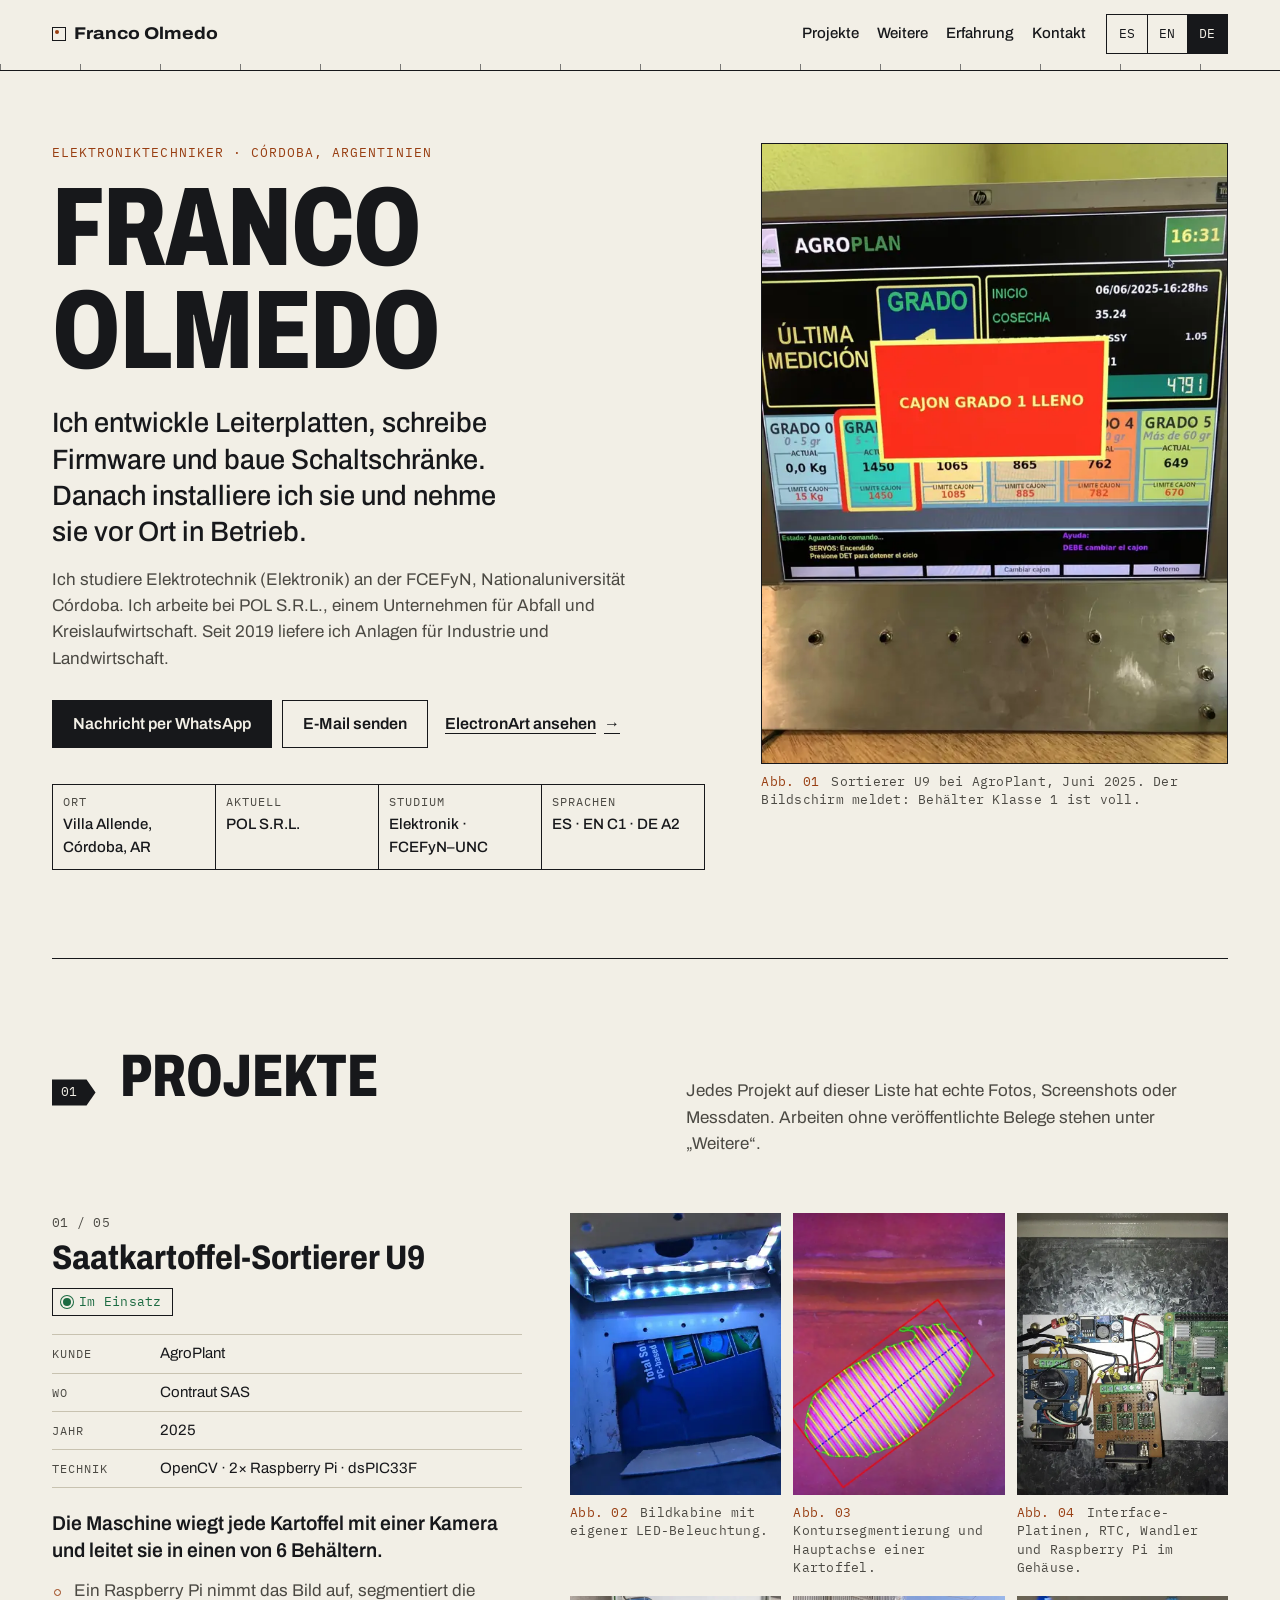
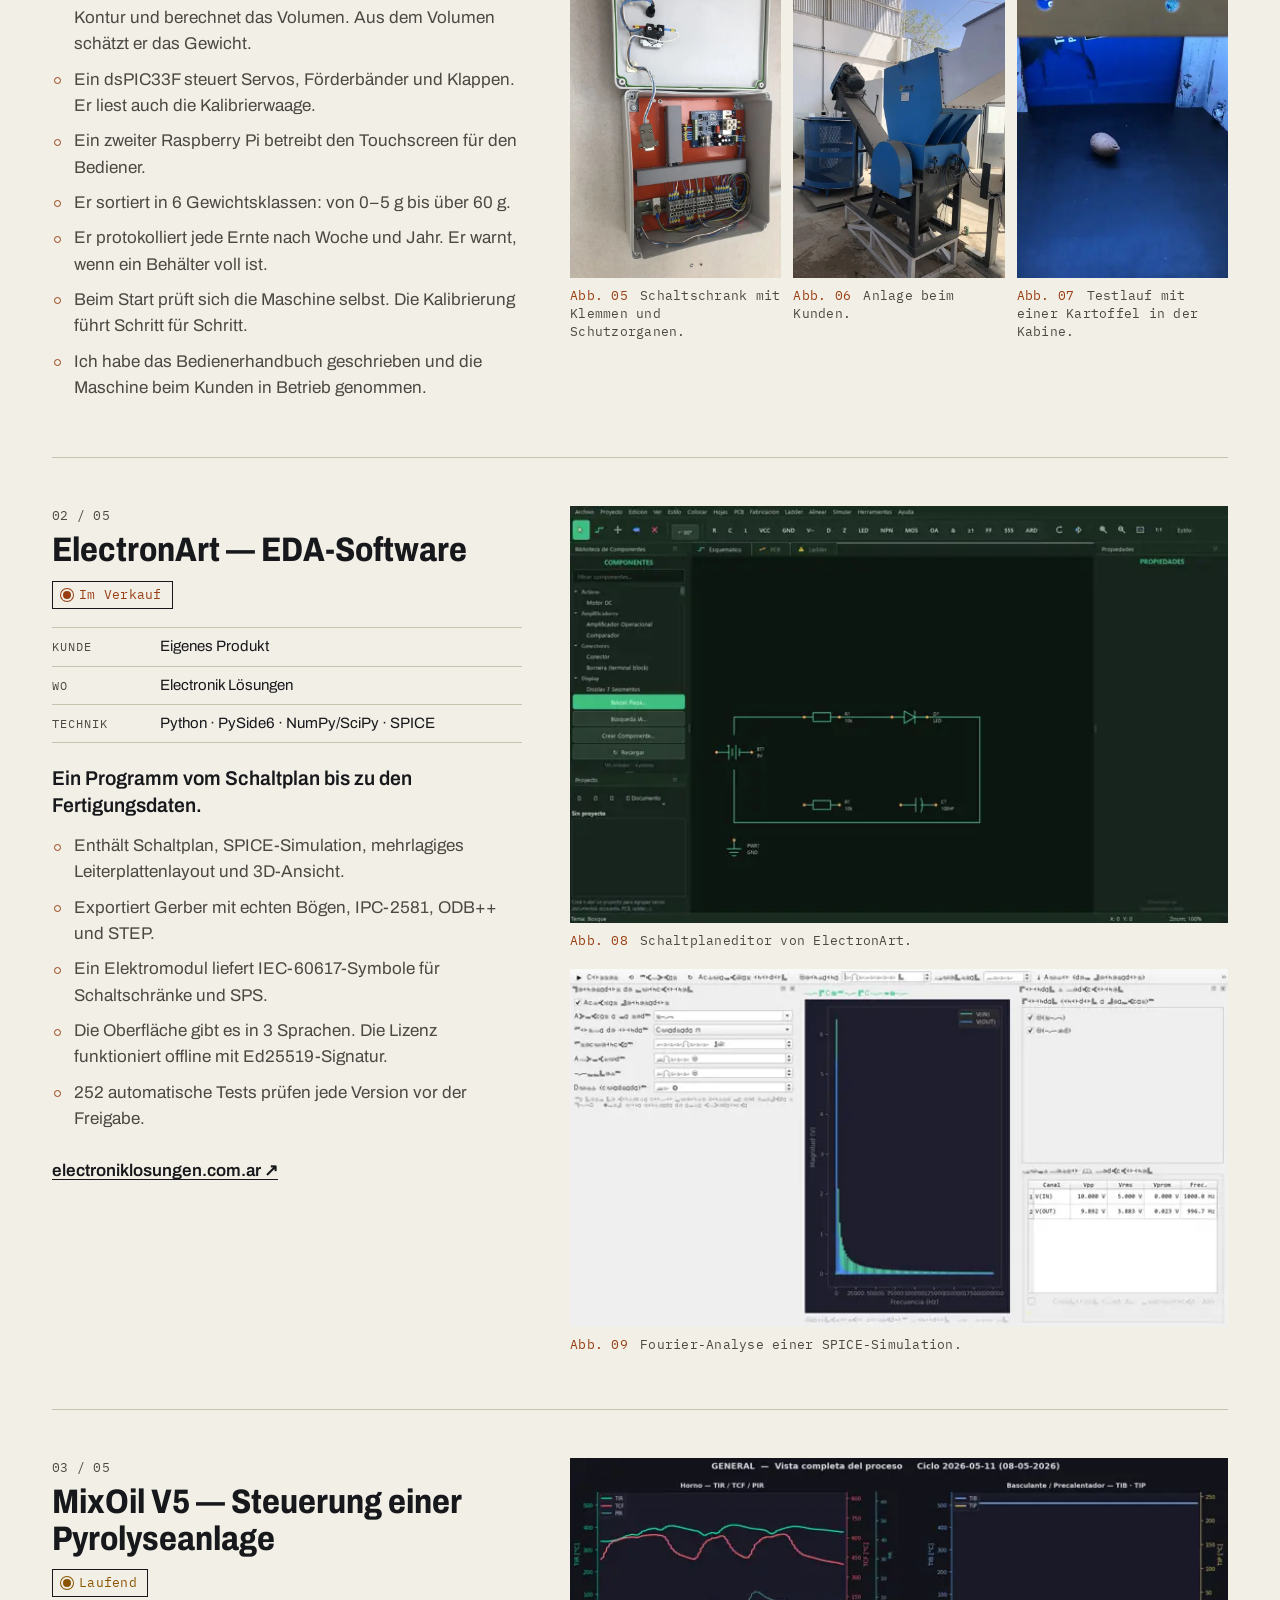
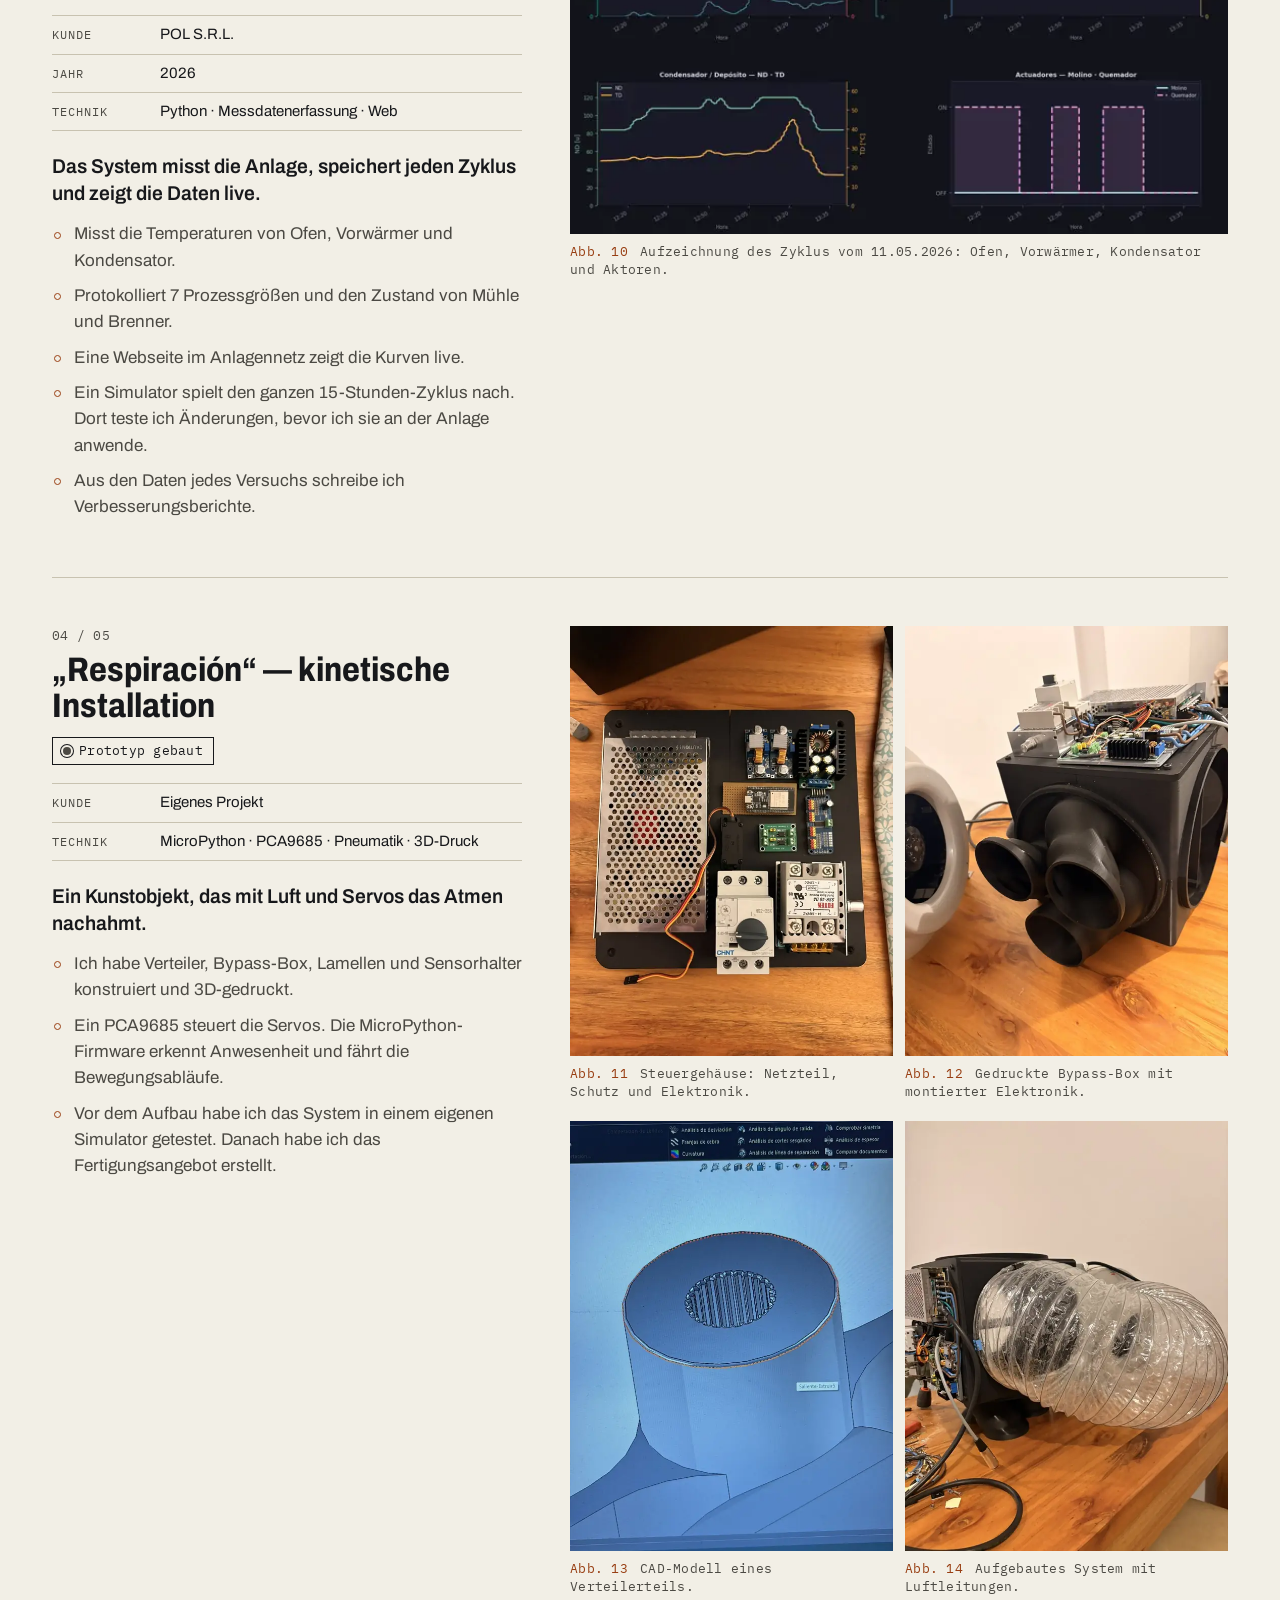
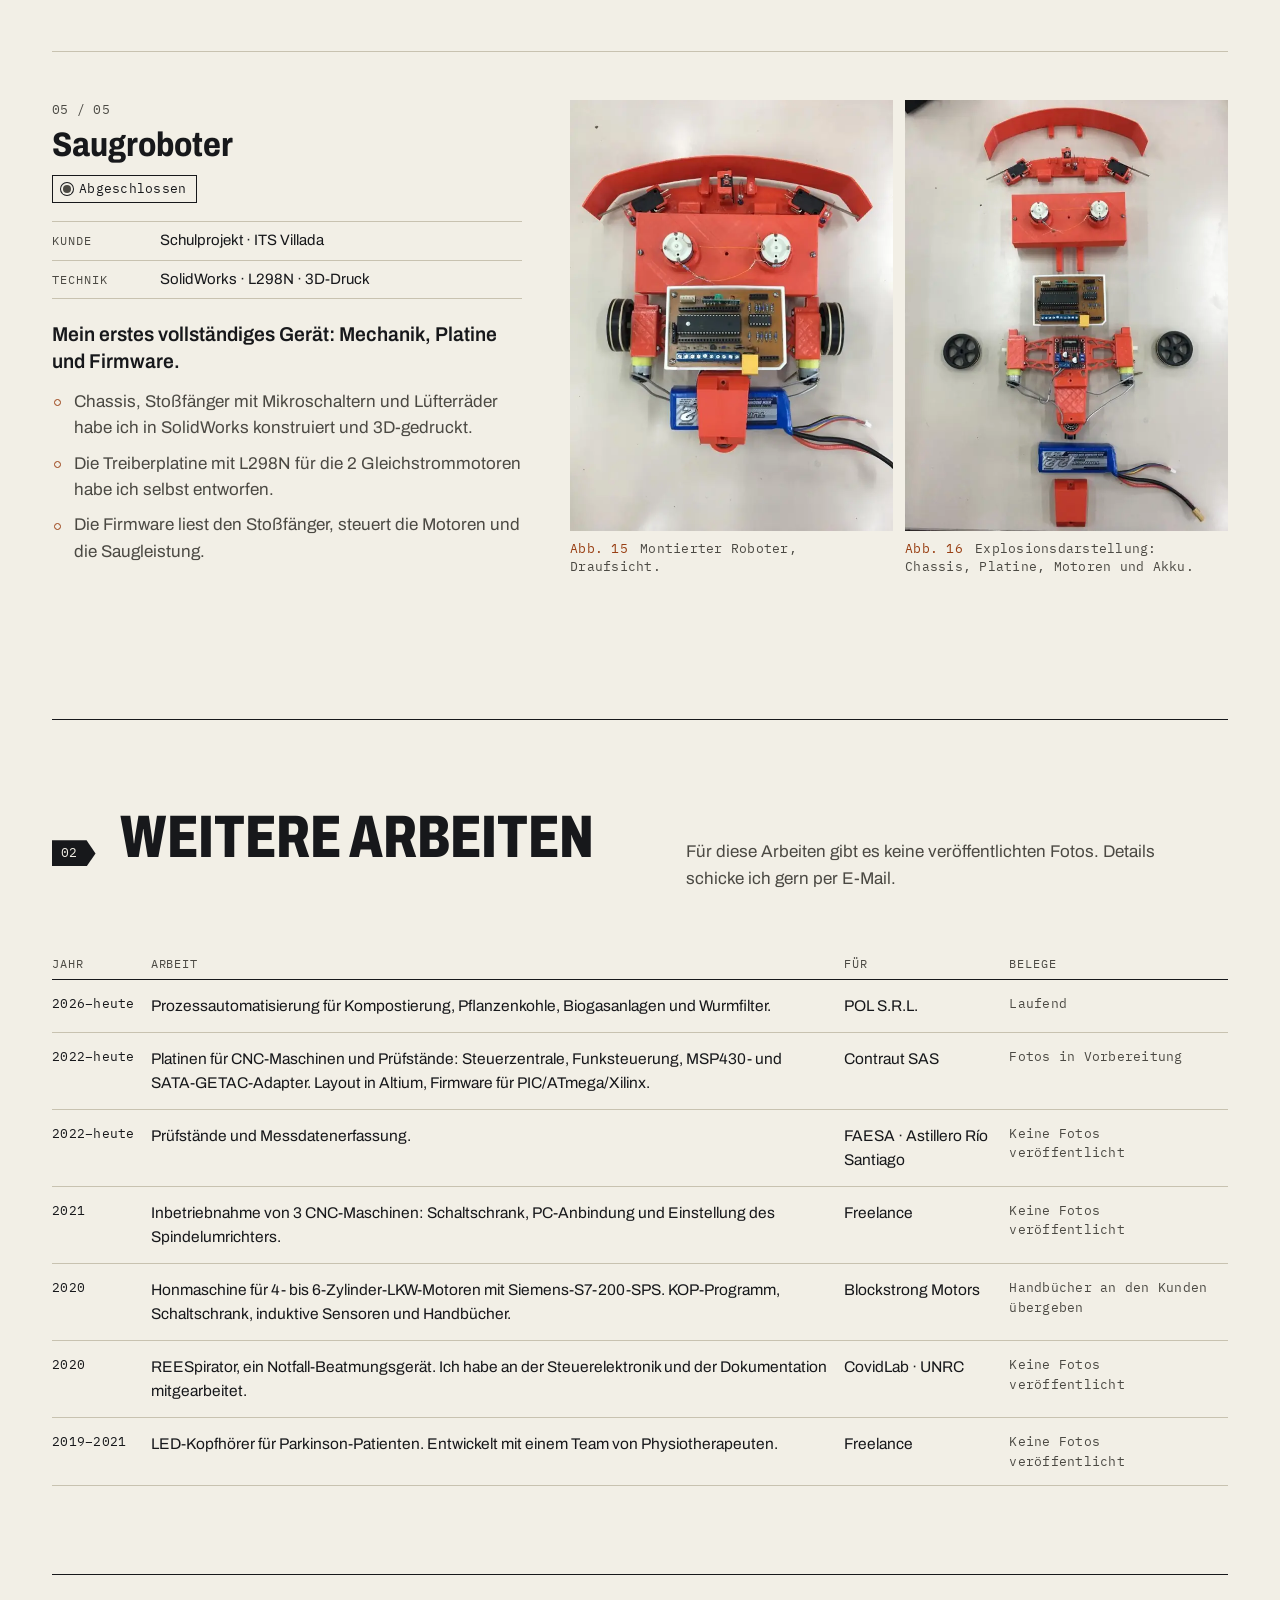
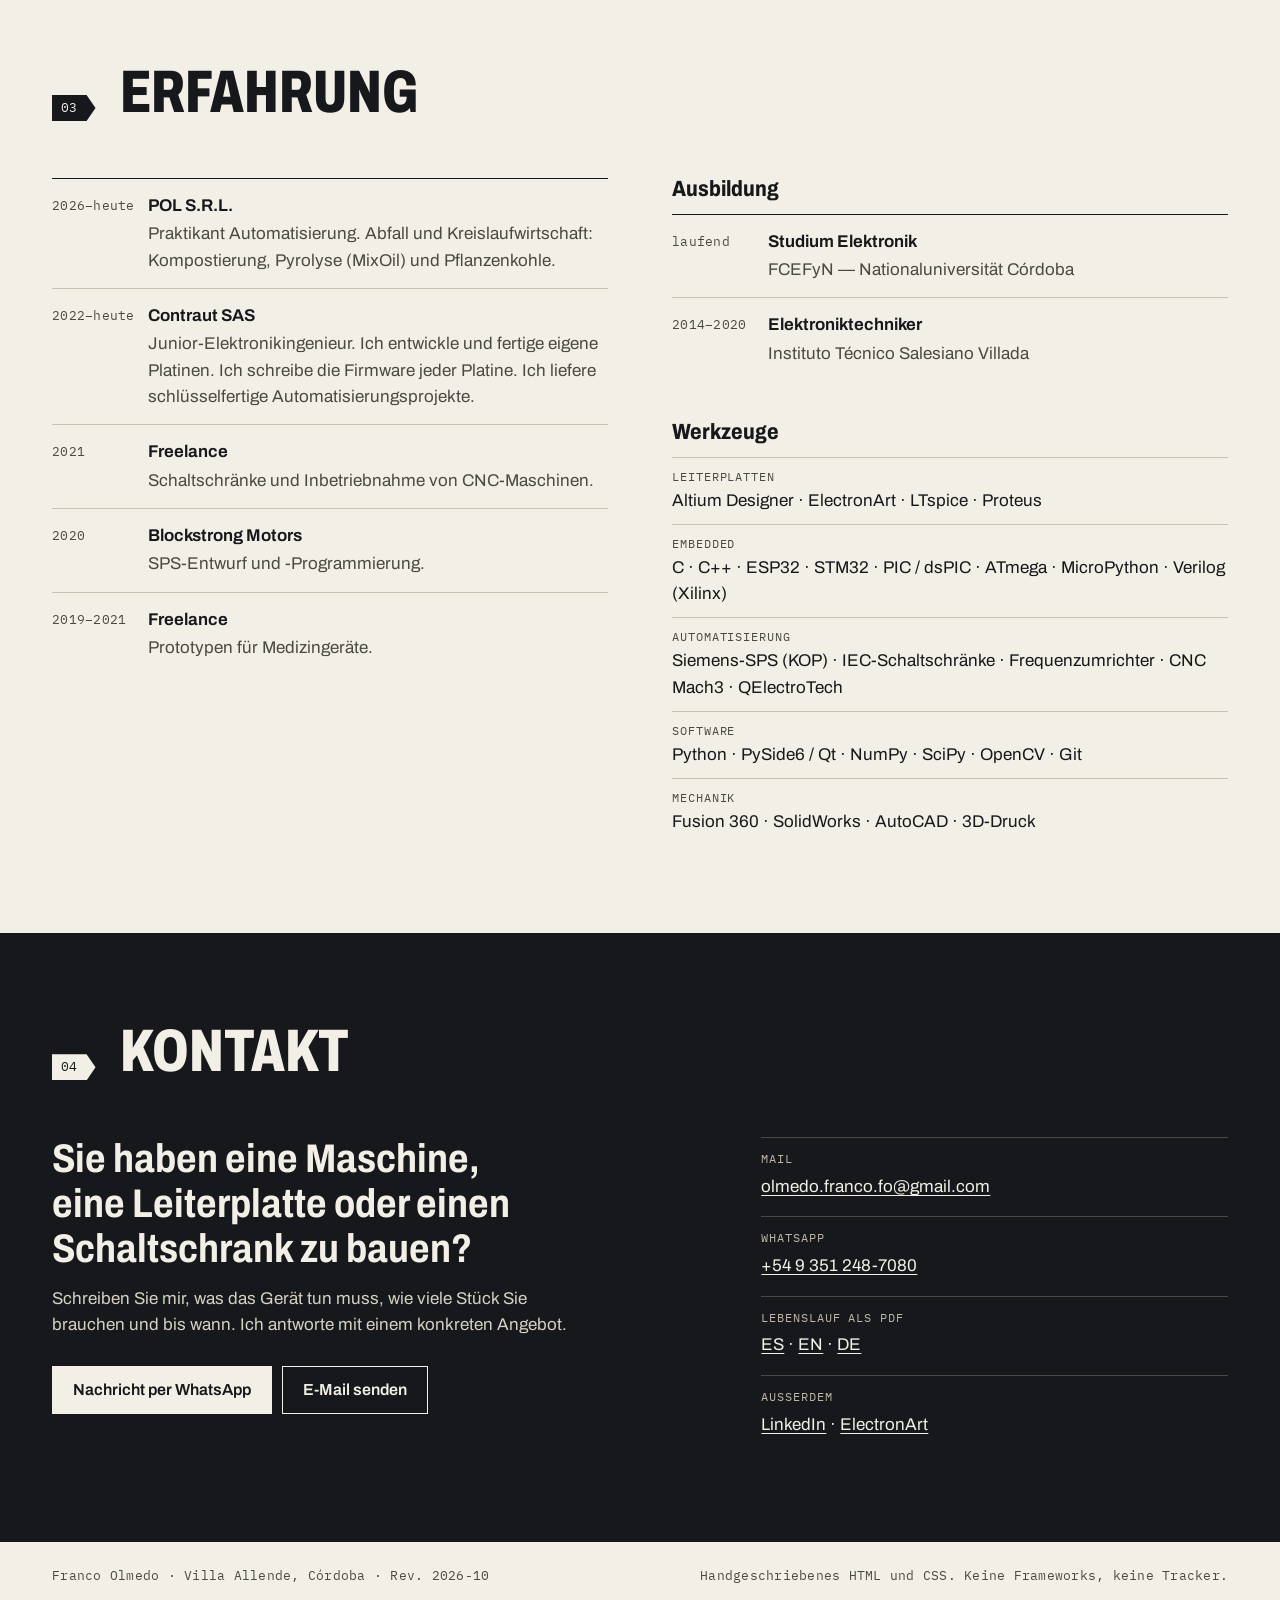
==== de/index.html @ db2d039f "Rediseño del portfolio: sitio estático ES/EN/DE, solo trabajos con evidencia - 3 páginas generadas p" ====
<!doctype html>
<html lang="de">
<head>
<meta charset="utf-8">
<meta name="viewport" content="width=device-width, initial-scale=1">
<title>Franco Olmedo — Elektroniktechniker: Leiterplatten, Firmware und Schaltschränke</title>
<meta name="description" content="Elektroniktechniker in Córdoba, Argentinien. Ich entwickle Leiterplatten, Firmware (ESP32, dsPIC, STM32) und IEC-Schaltschränke. Kartoffelsortierer U9 im Einsatz, Pyrolyse-Steuerung MixOil und ElectronArt EDA.">
<link rel="canonical" href="https://franco.electroniklosungen.com.ar/de/">
<link rel="alternate" hreflang="es" href="https://franco.electroniklosungen.com.ar/">
<link rel="alternate" hreflang="en" href="https://franco.electroniklosungen.com.ar/en/">
<link rel="alternate" hreflang="de" href="https://franco.electroniklosungen.com.ar/de/">
<link rel="alternate" hreflang="x-default" href="https://franco.electroniklosungen.com.ar/">
<meta property="og:type" content="profile">
<meta property="og:title" content="Franco Olmedo — Elektroniktechniker: Leiterplatten, Firmware und Schaltschränke">
<meta property="og:description" content="Elektroniktechniker in Córdoba, Argentinien. Ich entwickle Leiterplatten, Firmware (ESP32, dsPIC, STM32) und IEC-Schaltschränke. Kartoffelsortierer U9 im Einsatz, Pyrolyse-Steuerung MixOil und ElectronArt EDA.">
<meta property="og:url" content="https://franco.electroniklosungen.com.ar/de/">
<meta property="og:locale" content="de_DE">
<meta property="og:image" content="https://franco.electroniklosungen.com.ar/assets/img/og.jpg">
<meta property="og:image:width" content="1200">
<meta property="og:image:height" content="630">
<meta property="og:image:alt" content="Sortierer U9 bei AgroPlant, Juni 2025. Der Bildschirm meldet: Behälter Klasse 1 ist voll.">
<meta name="twitter:card" content="summary_large_image">
<meta name="theme-color" content="#f2efe6">
<link rel="icon" href="../favicon.svg" type="image/svg+xml">
<link rel="preload" href="../assets/fonts/archivo-latin-wdth-normal.woff2" as="font" type="font/woff2" crossorigin>
<style>@font-face{font-family:Archivo;src:url(../assets/fonts/archivo-latin-wdth-normal.woff2) format("woff2");font-weight:100 900;font-stretch:62% 125%;font-display:swap}
@font-face{font-family:"Plex Mono";src:url(../assets/fonts/ibm-plex-mono-latin-400-normal.woff2) format("woff2");font-weight:400;font-display:swap}
:root{--paper:#f2efe6;--paper2:#e8e4d6;--ink:#17181b;--ink2:#4b4943;--rule:#c8c2b0;--cu:#983e12;--cu2:#f0a46b;--ok:#1b6a41;--run:#8a5300;
--sans:Archivo,"Helvetica Neue",Arial,sans-serif;--mono:"Plex Mono",ui-monospace,Menlo,Consolas,monospace;color-scheme:light}
*,*::before,*::after{box-sizing:border-box}
html{-webkit-text-size-adjust:100%;scroll-padding-top:84px}
body{margin:0;background:var(--paper);color:var(--ink);font:400 17px/1.55 var(--sans);font-stretch:100%}
img{display:block;max-width:100%;height:auto}
a{color:inherit;text-decoration-thickness:1px;text-underline-offset:3px}
a:hover{color:var(--cu)}
:focus-visible{outline:2px solid var(--cu);outline-offset:3px}
h1,h2,h3,p,dl,dd,ul,ol,figure{margin:0}
ul,ol{padding:0;list-style:none}
.wrap{max-width:1240px;margin:0 auto;padding:0 16px}
@media(min-width:760px){.wrap{padding:0 32px}}
.skip{position:absolute;left:8px;top:-60px;background:var(--ink);color:var(--paper);padding:10px 14px;z-index:9}
.skip:focus{top:8px}
.mono,.kicker,.case-n,.meta dt,.tblock dt,figcaption,.status,.y,.tools dt,.ct-list dt,.foot,.ev,.net,.langs{font-family:var(--mono);font-size:13px;letter-spacing:.02em}

/* cabecera: hoja de plano con marcas de zona */
.top{background:var(--paper);border-bottom:1px solid var(--ink);position:relative}
.top::after{content:"";position:absolute;left:0;right:0;bottom:0;height:6px;pointer-events:none;
 background:repeating-linear-gradient(90deg,var(--ink) 0 1px,transparent 1px 80px);opacity:.55}
@media(min-width:760px){.top{position:sticky;top:0;z-index:5}}
.top-in{display:flex;flex-wrap:wrap;align-items:center;gap:6px 20px;padding-top:12px;padding-bottom:14px}
.brand{font-weight:750;font-stretch:112%;font-size:17px;text-decoration:none;display:flex;align-items:center;gap:8px;margin-right:auto;min-height:44px}
.pin1{width:14px;height:14px;border:1.5px solid var(--ink);position:relative}
.pin1::after{content:"";position:absolute;left:2px;top:2px;width:4px;height:4px;border-radius:50%;background:var(--cu)}
.nav{display:flex;flex-wrap:wrap;gap:0 18px;order:3;width:100%}
.nav a{display:inline-block;padding:8px 0;text-decoration:none;font-weight:500;font-size:15px}
.nav a:hover{text-decoration:underline}
@media(min-width:760px){.nav{order:0;width:auto}}
.langs{display:flex;border:1px solid var(--ink)}
.langs a{display:block;padding:9px 10px;text-decoration:none;min-width:40px;text-align:center}
.langs li+li a{border-left:1px solid var(--ink)}
.langs a[aria-current]{background:var(--ink);color:var(--paper)}

/* portada */
.hero{display:grid;gap:32px;padding-top:40px;padding-bottom:56px}
@media(min-width:960px){.hero{grid-template-columns:minmax(0,7fr) minmax(0,5fr);gap:56px;padding-top:72px;padding-bottom:88px;align-items:start}}
.kicker{color:var(--cu);text-transform:uppercase;letter-spacing:.08em}
h1{font-size:clamp(46px,11vw,112px);line-height:.92;font-weight:800;font-stretch:72%;letter-spacing:-.01em;text-transform:uppercase;margin-top:14px}
.lead{font-size:clamp(21px,2.6vw,28px);line-height:1.3;font-weight:500;font-stretch:96%;margin-top:22px;max-width:30ch}
.sub{color:var(--ink2);margin-top:16px;max-width:58ch}
.ctas{display:flex;flex-wrap:wrap;gap:10px;margin-top:28px}
.btn{display:inline-flex;align-items:center;gap:8px;min-height:48px;padding:0 20px;font-weight:600;font-size:16px;text-decoration:none;border:1.5px solid var(--ink)}
.btn-1{background:var(--ink);color:var(--paper)}
.btn-1:hover{background:var(--cu);border-color:var(--cu);color:#fff}
.btn-2:hover{background:var(--ink);color:var(--paper)}
.btn-3{border-color:transparent;padding:0 6px;text-decoration:underline;text-underline-offset:4px}
@media(max-width:420px){.hero .btn-1,.hero .btn-2{flex:1 1 100%;justify-content:center}}
.tblock{display:grid;grid-template-columns:repeat(auto-fill,minmax(140px,1fr));margin-top:36px;border-top:1px solid var(--ink);border-left:1px solid var(--ink)}
.tblock div{border-right:1px solid var(--ink);border-bottom:1px solid var(--ink);padding:8px 10px 10px}
.tblock dt,.meta dt,.tools dt,.ct-list dt{color:var(--ink2);text-transform:uppercase;font-size:11.5px;letter-spacing:.08em}
.tblock dd{font-size:15px;font-weight:500;margin-top:2px}

/* figuras */
.fig a{display:block;background:var(--paper2)}
figcaption{color:var(--ink2);margin-top:8px;font-size:12.5px;line-height:1.45}
.ref{color:var(--cu);margin-right:4px}
.hero-fig{max-width:460px}
@media(min-width:960px){.hero-fig{max-width:none}}
.hero-fig img{width:100%;border:1px solid var(--ink)}

/* secciones */
.sec{--g:16px;padding-top:56px;padding-bottom:56px;background:linear-gradient(var(--ink),var(--ink)) no-repeat center top/calc(100% - 2*var(--g)) 1px}
@media(min-width:760px){.sec{--g:32px}}
@media(min-width:960px){.sec{padding-top:88px;padding-bottom:88px}}
.sec-h{display:grid;gap:10px;margin-bottom:36px}
@media(min-width:960px){.sec-h{grid-template-columns:auto minmax(0,1fr) minmax(0,1fr);align-items:baseline;gap:24px;margin-bottom:56px}}
.net{display:inline-block;justify-self:start;background:var(--ink);color:var(--paper);padding:3px 18px 3px 9px;
 clip-path:polygon(0 0,calc(100% - 9px) 0,100% 50%,calc(100% - 9px) 100%,0 100%)}
h2{font-size:clamp(34px,6vw,60px);line-height:1;font-weight:800;font-stretch:72%;text-transform:uppercase}
.sec-sub{color:var(--ink2);max-width:52ch}

/* casos */
.case{display:grid;gap:24px;padding:32px 0 40px;border-top:1px solid var(--rule)}
.case:first-of-type{border-top:0;padding-top:0}
@media(min-width:960px){.case{grid-template-columns:minmax(0,5fr) minmax(0,7fr);gap:48px;padding:48px 0 56px}.case-txt{position:sticky;top:96px;align-self:start}}
.case-n{color:var(--ink2)}
h3{font-size:clamp(25px,3.2vw,34px);line-height:1.08;font-weight:750;font-stretch:85%;margin-top:6px}
.status{display:inline-flex;align-items:center;gap:8px;margin-top:12px;border:1px solid var(--ink);padding:3px 10px}
.led{width:8px;height:8px;border-radius:50%;background:var(--ink2);box-shadow:0 0 0 2px var(--paper),0 0 0 3px currentColor}
.st_op .led{background:var(--ok)}.st_op{color:var(--ok)}
.st_run .led{background:var(--run)}.st_run{color:var(--run)}
.st_sale .led{background:var(--cu)}.st_sale{color:var(--cu)}
.meta{margin-top:18px;border-top:1px solid var(--rule)}
.meta div{display:grid;grid-template-columns:96px minmax(0,1fr);gap:12px;padding:7px 0;border-bottom:1px solid var(--rule)}
.meta dt{padding-top:3px}
.meta dd{font-size:15px}
.case-lead{font-size:20px;line-height:1.35;font-weight:600;font-stretch:95%;margin-top:22px}
.pts{margin-top:14px}
.pts li{position:relative;padding-left:22px;margin-top:9px;color:var(--ink2)}
.pts li::before{content:"";position:absolute;left:2px;top:.62em;width:7px;height:7px;border:1.5px solid var(--cu);border-radius:50%}
.ext{display:inline-block;margin-top:20px;font-weight:600;padding:6px 0}
.case-figs{display:grid;grid-template-columns:1fr 1fr;gap:20px 12px;align-content:start}
.case-figs .fig img{width:100%;aspect-ratio:3/4;object-fit:cover}
.case-figs .fig.w{grid-column:1/-1}
.case-figs .fig.w img{aspect-ratio:auto}
.case-figs.one{grid-template-columns:1fr}
@media(min-width:960px){.case-figs.c3{grid-template-columns:repeat(3,1fr)}}

/* tabla tipo BOM */
.bom{width:100%;border-collapse:collapse;font-size:15.5px}
.bom th{text-align:left;font:400 11.5px var(--mono);letter-spacing:.08em;text-transform:uppercase;color:var(--ink2);padding:8px 12px 8px 0;border-bottom:1px solid var(--ink)}
.bom td{padding:14px 16px 14px 0;border-bottom:1px solid var(--rule);vertical-align:top}
.bom .y{white-space:nowrap}
.bom .ev{color:var(--ink2);font-size:12.5px}
@media(max-width:699px){
 .bom thead{position:absolute;width:1px;height:1px;overflow:hidden;clip:rect(0 0 0 0)}
 .bom tr{display:grid;grid-template-columns:minmax(0,1fr) auto;gap:4px 12px;padding:14px 0;border-bottom:1px solid var(--rule)}
 .bom td{display:block;padding:0;border:0}
 .bom td:nth-child(2){grid-column:1/-1;grid-row:2}
 .bom td:nth-child(3){grid-row:3;font-size:14px;color:var(--ink2)}
 .bom td.ev{grid-row:3;text-align:right}
}

/* experiencia */
.cols{display:grid;gap:40px}
@media(min-width:960px){.cols{grid-template-columns:1fr 1fr;gap:64px}}
.tl li{display:grid;grid-template-columns:84px minmax(0,1fr);gap:12px;padding:14px 0;border-top:1px solid var(--rule)}
.tl li:first-child{border-top:1px solid var(--ink)}
.tl .y{padding-top:3px;color:var(--ink2)}
.tl b{font-weight:650}
.tl p{color:var(--ink2);margin-top:2px}
.h-sm{font-size:22px;font-stretch:85%;margin:0 0 12px}
.tl+.h-sm{margin-top:40px}
.tools div{padding:10px 0;border-top:1px solid var(--rule)}
.tools dd{margin-top:2px}

/* contacto */
.contact{background:var(--ink);color:var(--paper)}
.contact .net{background:var(--paper);color:var(--ink)}
.contact a:hover{color:var(--cu2)}
.ct-grid{display:grid;gap:40px}
@media(min-width:960px){.ct-grid{grid-template-columns:minmax(0,7fr) minmax(0,5fr);gap:56px}}
.ct-lead{font-size:clamp(26px,3.6vw,40px);line-height:1.12;font-weight:700;font-stretch:85%;max-width:22ch}
.ct-sub{margin-top:14px;color:#d6d1c3;max-width:52ch}
.contact .btn{border-color:var(--paper)}
.contact .btn-1{background:var(--paper);color:var(--ink)}
.contact .btn-1:hover{background:var(--cu2);border-color:var(--cu2);color:var(--ink)}
.contact .btn-2:hover{background:var(--paper);color:var(--ink)}
.ct-list div{padding:12px 0;border-top:1px solid #4a4a4a}
.ct-list dt{color:#bdb7a8}
.ct-list dd{font-size:17px;margin-top:2px;overflow-wrap:anywhere}
.ct-list a{display:inline-block;padding:4px 0}
.foot{display:flex;flex-wrap:wrap;justify-content:space-between;gap:6px 24px;padding-top:24px;padding-bottom:32px;color:var(--ink2);font-size:12.5px}
</style>
<script type="application/ld+json">{"@context":"https://schema.org","@type":"Person","name":"Franco Olmedo","url":"https://franco.electroniklosungen.com.ar/","email":"mailto:olmedo.franco.fo@gmail.com","telephone":"+54 9 351 248-7080","jobTitle":"Elektroniktechniker","worksFor":{"@type":"Organization","name":"POL S.R.L."},"alumniOf":{"@type":"EducationalOrganization","name":"Instituto Técnico Salesiano Villada"},"address":{"@type":"PostalAddress","addressLocality":"Villa Allende","addressRegion":"Córdoba","addressCountry":"AR"},"sameAs":["https://www.linkedin.com/in/franco-olmedo-967405194/","https://electroniklosungen.com.ar"]}</script>
</head>
<body>
<a class="skip" href="#main">Zum Inhalt</a>
<header class="top"><div class="wrap top-in"><a class="brand" href="../"><span class="pin1" aria-hidden="true"></span>Franco Olmedo</a><nav aria-label="Abschnitte"><ul class="nav"><li><a href="#trabajos">Projekte</a></li><li><a href="#otros">Weitere</a></li><li><a href="#experiencia">Erfahrung</a></li><li><a href="#contacto">Kontakt</a></li></ul></nav><ul class="langs" aria-label="Idioma / Language / Sprache"><li><a href=".././" hreflang="es" lang="es">ES</a></li><li><a href="../en/" hreflang="en" lang="en">EN</a></li><li><a href="../de/" hreflang="de" lang="de" aria-current="page">DE</a></li></ul></div></header>
<main id="main">
<section class="hero wrap" aria-labelledby="h-nombre"><div class="hero-txt"><p class="kicker">Elektroniktechniker · Córdoba, Argentinien</p><h1 id="h-nombre">Franco Olmedo</h1><p class="lead">Ich entwickle Leiterplatten, schreibe Firmware und baue Schaltschränke. Danach installiere ich sie und nehme sie vor Ort in Betrieb.</p><p class="sub">Ich studiere Elektrotechnik (Elektronik) an der FCEFyN, Nationaluniversität Córdoba. Ich arbeite bei POL S.R.L., einem Unternehmen für Abfall und Kreislaufwirtschaft. Seit 2019 liefere ich Anlagen für Industrie und Landwirtschaft.</p><div class="ctas"><a class="btn btn-1" href="https://wa.me/5493512487080?text=Hallo%20Franco%2C%20ich%20schreibe%20dir%20über%20dein%20Portfolio." rel="noopener">Nachricht per WhatsApp</a><a class="btn btn-2" href="mailto:olmedo.franco.fo@gmail.com">E-Mail senden</a><a class="btn btn-3" href="https://electroniklosungen.com.ar" rel="noopener">ElectronArt ansehen <span aria-hidden="true">→</span></a></div><dl class="tblock"><div><dt>Ort</dt><dd>Villa Allende, Córdoba, AR</dd></div><div><dt>Aktuell</dt><dd>POL S.R.L.</dd></div><div><dt>Studium</dt><dd>Elektronik · FCEFyN–UNC</dd></div><div><dt>Sprachen</dt><dd>ES · EN C1 · DE A2</dd></div></dl></div><div class="hero-fig"><figure class="fig"><a href="../assets/img/u9-hmi-grado-1280.webp" aria-label="Bild in voller Größe öffnen: Sortierer U9 bei AgroPlant, Juni 2025. Der Bildschirm meldet: Behälter Klasse 1 ist voll."><img src="../assets/img/u9-hmi-grado-640.webp" srcset="../assets/img/u9-hmi-grado-640.webp 640w, ../assets/img/u9-hmi-grado-1280.webp 1280w" sizes="(min-width: 1000px) 640px, 100vw" width="640" height="853" alt="Sortierer U9 bei AgroPlant, Juni 2025. Der Bildschirm meldet: Behälter Klasse 1 ist voll." fetchpriority="high" decoding="async"></a><figcaption><span class="ref">Abb. 01</span> Sortierer U9 bei AgroPlant, Juni 2025. Der Bildschirm meldet: Behälter Klasse 1 ist voll.</figcaption></figure></div></section>
<section id="trabajos" class="sec wrap" aria-labelledby="h-trab"><div class="sec-h"><p class="net" aria-hidden="true">01</p><h2 id="h-trab">Projekte</h2><p class="sec-sub">Jedes Projekt auf dieser Liste hat echte Fotos, Screenshots oder Messdaten. Arbeiten ohne veröffentlichte Belege stehen unter „Weitere“.</p></div>
<article class="case" id="u9" aria-labelledby="h-u9"><div class="case-txt"><p class="case-n">01 / 05</p><h3 id="h-u9">Saatkartoffel-Sortierer U9</h3><p class="status st_op"><span class="led" aria-hidden="true"></span>Im Einsatz</p><dl class="meta"><div><dt>Kunde</dt><dd>AgroPlant</dd></div><div><dt>Wo</dt><dd>Contraut SAS</dd></div><div><dt>Jahr</dt><dd>2025</dd></div><div><dt>Technik</dt><dd>OpenCV · 2× Raspberry Pi · dsPIC33F</dd></div></dl><p class="case-lead">Die Maschine wiegt jede Kartoffel mit einer Kamera und leitet sie in einen von 6 Behältern.</p><ul class="pts"><li>Ein Raspberry Pi nimmt das Bild auf, segmentiert die Kontur und berechnet das Volumen. Aus dem Volumen schätzt er das Gewicht.</li><li>Ein dsPIC33F steuert Servos, Förderbänder und Klappen. Er liest auch die Kalibrierwaage.</li><li>Ein zweiter Raspberry Pi betreibt den Touchscreen für den Bediener.</li><li>Er sortiert in 6 Gewichtsklassen: von 0–5 g bis über 60 g.</li><li>Er protokolliert jede Ernte nach Woche und Jahr. Er warnt, wenn ein Behälter voll ist.</li><li>Beim Start prüft sich die Maschine selbst. Die Kalibrierung führt Schritt für Schritt.</li><li>Ich habe das Bedienerhandbuch geschrieben und die Maschine beim Kunden in Betrieb genommen.</li></ul></div><div class="case-figs c3"><figure class="fig"><a href="../assets/img/u9-camara-1280.webp" aria-label="Bild in voller Größe öffnen: Bildkabine mit eigener LED-Beleuchtung."><img src="../assets/img/u9-camara-640.webp" srcset="../assets/img/u9-camara-640.webp 640w, ../assets/img/u9-camara-1280.webp 1280w" sizes="(min-width: 1000px) 320px, 50vw" width="640" height="480" alt="Bildkabine mit eigener LED-Beleuchtung." loading="lazy" decoding="async"></a><figcaption><span class="ref">Abb. 02</span> Bildkabine mit eigener LED-Beleuchtung.</figcaption></figure><figure class="fig"><a href="../assets/img/u9-segmentacion-1280.webp" aria-label="Bild in voller Größe öffnen: Kontursegmentierung und Hauptachse einer Kartoffel."><img src="../assets/img/u9-segmentacion-640.webp" srcset="../assets/img/u9-segmentacion-640.webp 640w, ../assets/img/u9-segmentacion-1280.webp 1280w" sizes="(min-width: 1000px) 320px, 50vw" width="640" height="640" alt="Kontursegmentierung und Hauptachse einer Kartoffel." loading="lazy" decoding="async"></a><figcaption><span class="ref">Abb. 03</span> Kontursegmentierung und Hauptachse einer Kartoffel.</figcaption></figure><figure class="fig"><a href="../assets/img/u9-placas-1280.webp" aria-label="Bild in voller Größe öffnen: Interface-Platinen, RTC, Wandler und Raspberry Pi im Gehäuse."><img src="../assets/img/u9-placas-640.webp" srcset="../assets/img/u9-placas-640.webp 640w, ../assets/img/u9-placas-1280.webp 1280w" sizes="(min-width: 1000px) 320px, 50vw" width="640" height="853" alt="Interface-Platinen, RTC, Wandler und Raspberry Pi im Gehäuse." loading="lazy" decoding="async"></a><figcaption><span class="ref">Abb. 04</span> Interface-Platinen, RTC, Wandler und Raspberry Pi im Gehäuse.</figcaption></figure><figure class="fig"><a href="../assets/img/u9-tablero-1280.webp" aria-label="Bild in voller Größe öffnen: Schaltschrank mit Klemmen und Schutzorganen."><img src="../assets/img/u9-tablero-640.webp" srcset="../assets/img/u9-tablero-640.webp 640w, ../assets/img/u9-tablero-1280.webp 1280w" sizes="(min-width: 1000px) 320px, 50vw" width="640" height="853" alt="Schaltschrank mit Klemmen und Schutzorganen." loading="lazy" decoding="async"></a><figcaption><span class="ref">Abb. 05</span> Schaltschrank mit Klemmen und Schutzorganen.</figcaption></figure><figure class="fig"><a href="../assets/img/u9-planta-1280.webp" aria-label="Bild in voller Größe öffnen: Anlage beim Kunden."><img src="../assets/img/u9-planta-640.webp" srcset="../assets/img/u9-planta-640.webp 640w, ../assets/img/u9-planta-1280.webp 1280w" sizes="(min-width: 1000px) 320px, 50vw" width="640" height="853" alt="Anlage beim Kunden." loading="lazy" decoding="async"></a><figcaption><span class="ref">Abb. 06</span> Anlage beim Kunden.</figcaption></figure><figure class="fig"><a href="../assets/img/u9-ensayo-1280.webp" aria-label="Bild in voller Größe öffnen: Testlauf mit einer Kartoffel in der Kabine."><img src="../assets/img/u9-ensayo-640.webp" srcset="../assets/img/u9-ensayo-640.webp 640w, ../assets/img/u9-ensayo-1280.webp 1280w" sizes="(min-width: 1000px) 320px, 50vw" width="640" height="480" alt="Testlauf mit einer Kartoffel in der Kabine." loading="lazy" decoding="async"></a><figcaption><span class="ref">Abb. 07</span> Testlauf mit einer Kartoffel in der Kabine.</figcaption></figure></div></article>
<article class="case" id="electronart" aria-labelledby="h-electronart"><div class="case-txt"><p class="case-n">02 / 05</p><h3 id="h-electronart">ElectronArt — EDA-Software</h3><p class="status st_sale"><span class="led" aria-hidden="true"></span>Im Verkauf</p><dl class="meta"><div><dt>Kunde</dt><dd>Eigenes Produkt</dd></div><div><dt>Wo</dt><dd>Electronik Lösungen</dd></div><div><dt>Technik</dt><dd>Python · PySide6 · NumPy/SciPy · SPICE</dd></div></dl><p class="case-lead">Ein Programm vom Schaltplan bis zu den Fertigungsdaten.</p><ul class="pts"><li>Enthält Schaltplan, SPICE-Simulation, mehrlagiges Leiterplattenlayout und 3D-Ansicht.</li><li>Exportiert Gerber mit echten Bögen, IPC-2581, ODB++ und STEP.</li><li>Ein Elektromodul liefert IEC-60617-Symbole für Schaltschränke und SPS.</li><li>Die Oberfläche gibt es in 3 Sprachen. Die Lizenz funktioniert offline mit Ed25519-Signatur.</li><li>252 automatische Tests prüfen jede Version vor der Freigabe.</li></ul><p><a class="ext" href="https://electroniklosungen.com.ar" rel="noopener">electroniklosungen.com.ar <span aria-hidden="true">↗</span></a></p></div><div class="case-figs"><figure class="fig w"><a href="../assets/img/ea-esquematico-1280.webp" aria-label="Bild in voller Größe öffnen: Schaltplaneditor von ElectronArt."><img src="../assets/img/ea-esquematico-640.webp" srcset="../assets/img/ea-esquematico-640.webp 640w, ../assets/img/ea-esquematico-1280.webp 1280w" sizes="(min-width: 1000px) 640px, 100vw" width="640" height="405" alt="Schaltplaneditor von ElectronArt." loading="lazy" decoding="async"></a><figcaption><span class="ref">Abb. 08</span> Schaltplaneditor von ElectronArt.</figcaption></figure><figure class="fig w"><a href="../assets/img/ea-fft-1280.webp" aria-label="Bild in voller Größe öffnen: Fourier-Analyse einer SPICE-Simulation."><img src="../assets/img/ea-fft-640.webp" srcset="../assets/img/ea-fft-640.webp 640w, ../assets/img/ea-fft-1280.webp 1280w" sizes="(min-width: 1000px) 640px, 100vw" width="640" height="348" alt="Fourier-Analyse einer SPICE-Simulation." loading="lazy" decoding="async"></a><figcaption><span class="ref">Abb. 09</span> Fourier-Analyse einer SPICE-Simulation.</figcaption></figure></div></article>
<article class="case" id="mixoil" aria-labelledby="h-mixoil"><div class="case-txt"><p class="case-n">03 / 05</p><h3 id="h-mixoil">MixOil V5 — Steuerung einer Pyrolyseanlage</h3><p class="status st_run"><span class="led" aria-hidden="true"></span>Laufend</p><dl class="meta"><div><dt>Kunde</dt><dd>POL S.R.L.</dd></div><div><dt>Jahr</dt><dd>2026</dd></div><div><dt>Technik</dt><dd>Python · Messdatenerfassung · Web</dd></div></dl><p class="case-lead">Das System misst die Anlage, speichert jeden Zyklus und zeigt die Daten live.</p><ul class="pts"><li>Misst die Temperaturen von Ofen, Vorwärmer und Kondensator.</li><li>Protokolliert 7 Prozessgrößen und den Zustand von Mühle und Brenner.</li><li>Eine Webseite im Anlagennetz zeigt die Kurven live.</li><li>Ein Simulator spielt den ganzen 15-Stunden-Zyklus nach. Dort teste ich Änderungen, bevor ich sie an der Anlage anwende.</li><li>Aus den Daten jedes Versuchs schreibe ich Verbesserungsberichte.</li></ul></div><div class="case-figs one"><figure class="fig w"><a href="../assets/img/mixoil-ciclo-1280.webp" aria-label="Bild in voller Größe öffnen: Aufzeichnung des Zyklus vom 11.05.2026: Ofen, Vorwärmer, Kondensator und Aktoren."><img src="../assets/img/mixoil-ciclo-640.webp" srcset="../assets/img/mixoil-ciclo-640.webp 640w, ../assets/img/mixoil-ciclo-1280.webp 1280w" sizes="(min-width: 1000px) 640px, 100vw" width="640" height="366" alt="Aufzeichnung des Zyklus vom 11.05.2026: Ofen, Vorwärmer, Kondensator und Aktoren." loading="lazy" decoding="async"></a><figcaption><span class="ref">Abb. 10</span> Aufzeichnung des Zyklus vom 11.05.2026: Ofen, Vorwärmer, Kondensator und Aktoren.</figcaption></figure></div></article>
<article class="case" id="respiracion" aria-labelledby="h-respiracion"><div class="case-txt"><p class="case-n">04 / 05</p><h3 id="h-respiracion">„Respiración“ — kinetische Installation</h3><p class="status st_proto"><span class="led" aria-hidden="true"></span>Prototyp gebaut</p><dl class="meta"><div><dt>Kunde</dt><dd>Eigenes Projekt</dd></div><div><dt>Technik</dt><dd>MicroPython · PCA9685 · Pneumatik · 3D-Druck</dd></div></dl><p class="case-lead">Ein Kunstobjekt, das mit Luft und Servos das Atmen nachahmt.</p><ul class="pts"><li>Ich habe Verteiler, Bypass-Box, Lamellen und Sensorhalter konstruiert und 3D-gedruckt.</li><li>Ein PCA9685 steuert die Servos. Die MicroPython-Firmware erkennt Anwesenheit und fährt die Bewegungsabläufe.</li><li>Vor dem Aufbau habe ich das System in einem eigenen Simulator getestet. Danach habe ich das Fertigungsangebot erstellt.</li></ul></div><div class="case-figs"><figure class="fig"><a href="../assets/img/obra-control-1280.webp" aria-label="Bild in voller Größe öffnen: Steuergehäuse: Netzteil, Schutz und Elektronik."><img src="../assets/img/obra-control-640.webp" srcset="../assets/img/obra-control-640.webp 640w, ../assets/img/obra-control-1280.webp 1280w" sizes="(min-width: 1000px) 320px, 50vw" width="640" height="853" alt="Steuergehäuse: Netzteil, Schutz und Elektronik." loading="lazy" decoding="async"></a><figcaption><span class="ref">Abb. 11</span> Steuergehäuse: Netzteil, Schutz und Elektronik.</figcaption></figure><figure class="fig"><a href="../assets/img/obra-ensamble-1280.webp" aria-label="Bild in voller Größe öffnen: Gedruckte Bypass-Box mit montierter Elektronik."><img src="../assets/img/obra-ensamble-640.webp" srcset="../assets/img/obra-ensamble-640.webp 640w, ../assets/img/obra-ensamble-1280.webp 1280w" sizes="(min-width: 1000px) 320px, 50vw" width="640" height="853" alt="Gedruckte Bypass-Box mit montierter Elektronik." loading="lazy" decoding="async"></a><figcaption><span class="ref">Abb. 12</span> Gedruckte Bypass-Box mit montierter Elektronik.</figcaption></figure><figure class="fig"><a href="../assets/img/obra-cad-1280.webp" aria-label="Bild in voller Größe öffnen: CAD-Modell eines Verteilerteils."><img src="../assets/img/obra-cad-640.webp" srcset="../assets/img/obra-cad-640.webp 640w, ../assets/img/obra-cad-1280.webp 1280w" sizes="(min-width: 1000px) 320px, 50vw" width="640" height="1138" alt="CAD-Modell eines Verteilerteils." loading="lazy" decoding="async"></a><figcaption><span class="ref">Abb. 13</span> CAD-Modell eines Verteilerteils.</figcaption></figure><figure class="fig"><a href="../assets/img/obra-completo-1280.webp" aria-label="Bild in voller Größe öffnen: Aufgebautes System mit Luftleitungen."><img src="../assets/img/obra-completo-640.webp" srcset="../assets/img/obra-completo-640.webp 640w, ../assets/img/obra-completo-1280.webp 1280w" sizes="(min-width: 1000px) 320px, 50vw" width="640" height="853" alt="Aufgebautes System mit Luftleitungen." loading="lazy" decoding="async"></a><figcaption><span class="ref">Abb. 14</span> Aufgebautes System mit Luftleitungen.</figcaption></figure></div></article>
<article class="case" id="robot" aria-labelledby="h-robot"><div class="case-txt"><p class="case-n">05 / 05</p><h3 id="h-robot">Saugroboter</h3><p class="status st_done"><span class="led" aria-hidden="true"></span>Abgeschlossen</p><dl class="meta"><div><dt>Kunde</dt><dd>Schulprojekt · ITS Villada</dd></div><div><dt>Technik</dt><dd>SolidWorks · L298N · 3D-Druck</dd></div></dl><p class="case-lead">Mein erstes vollständiges Gerät: Mechanik, Platine und Firmware.</p><ul class="pts"><li>Chassis, Stoßfänger mit Mikroschaltern und Lüfterräder habe ich in SolidWorks konstruiert und 3D-gedruckt.</li><li>Die Treiberplatine mit L298N für die 2 Gleichstrommotoren habe ich selbst entworfen.</li><li>Die Firmware liest den Stoßfänger, steuert die Motoren und die Saugleistung.</li></ul></div><div class="case-figs"><figure class="fig"><a href="../assets/img/robot-armado-1280.webp" aria-label="Bild in voller Größe öffnen: Montierter Roboter, Draufsicht."><img src="../assets/img/robot-armado-640.webp" srcset="../assets/img/robot-armado-640.webp 640w, ../assets/img/robot-armado-1280.webp 1280w" sizes="(min-width: 1000px) 320px, 50vw" width="640" height="853" alt="Montierter Roboter, Draufsicht." loading="lazy" decoding="async"></a><figcaption><span class="ref">Abb. 15</span> Montierter Roboter, Draufsicht.</figcaption></figure><figure class="fig"><a href="../assets/img/robot-despiece-1280.webp" aria-label="Bild in voller Größe öffnen: Explosionsdarstellung: Chassis, Platine, Motoren und Akku."><img src="../assets/img/robot-despiece-640.webp" srcset="../assets/img/robot-despiece-640.webp 640w, ../assets/img/robot-despiece-1280.webp 1280w" sizes="(min-width: 1000px) 320px, 50vw" width="640" height="853" alt="Explosionsdarstellung: Chassis, Platine, Motoren und Akku." loading="lazy" decoding="async"></a><figcaption><span class="ref">Abb. 16</span> Explosionsdarstellung: Chassis, Platine, Motoren und Akku.</figcaption></figure></div></article>
</section>
<section id="otros" class="sec wrap" aria-labelledby="h-otros"><div class="sec-h"><p class="net" aria-hidden="true">02</p><h2 id="h-otros">Weitere Arbeiten</h2><p class="sec-sub">Für diese Arbeiten gibt es keine veröffentlichten Fotos. Details schicke ich gern per E-Mail.</p></div><table class="bom" role="table"><thead role="rowgroup"><tr role="row"><th scope="col" role="columnheader">Jahr</th><th scope="col" role="columnheader">Arbeit</th><th scope="col" role="columnheader">Für</th><th scope="col" role="columnheader">Belege</th></tr></thead><tbody role="rowgroup"><tr role="row"><td role="cell" class="y">2026–heute</td><td role="cell">Prozessautomatisierung für Kompostierung, Pflanzenkohle, Biogasanlagen und Wurmfilter.</td><td role="cell">POL S.R.L.</td><td role="cell" class="ev">Laufend</td></tr><tr role="row"><td role="cell" class="y">2022–heute</td><td role="cell">Platinen für CNC-Maschinen und Prüfstände: Steuerzentrale, Funksteuerung, MSP430- und SATA-GETAC-Adapter. Layout in Altium, Firmware für PIC/ATmega/Xilinx.</td><td role="cell">Contraut SAS</td><td role="cell" class="ev">Fotos in Vorbereitung</td></tr><tr role="row"><td role="cell" class="y">2022–heute</td><td role="cell">Prüfstände und Messdatenerfassung.</td><td role="cell">FAESA · Astillero Río Santiago</td><td role="cell" class="ev">Keine Fotos veröffentlicht</td></tr><tr role="row"><td role="cell" class="y">2021</td><td role="cell">Inbetriebnahme von 3 CNC-Maschinen: Schaltschrank, PC-Anbindung und Einstellung des Spindelumrichters.</td><td role="cell">Freelance</td><td role="cell" class="ev">Keine Fotos veröffentlicht</td></tr><tr role="row"><td role="cell" class="y">2020</td><td role="cell">Honmaschine für 4- bis 6-Zylinder-LKW-Motoren mit Siemens-S7-200-SPS. KOP-Programm, Schaltschrank, induktive Sensoren und Handbücher.</td><td role="cell">Blockstrong Motors</td><td role="cell" class="ev">Handbücher an den Kunden übergeben</td></tr><tr role="row"><td role="cell" class="y">2020</td><td role="cell">REESpirator, ein Notfall-Beatmungsgerät. Ich habe an der Steuerelektronik und der Dokumentation mitgearbeitet.</td><td role="cell">CovidLab · UNRC</td><td role="cell" class="ev">Keine Fotos veröffentlicht</td></tr><tr role="row"><td role="cell" class="y">2019–2021</td><td role="cell">LED-Kopfhörer für Parkinson-Patienten. Entwickelt mit einem Team von Physiotherapeuten.</td><td role="cell">Freelance</td><td role="cell" class="ev">Keine Fotos veröffentlicht</td></tr></tbody></table></section>
<section id="experiencia" class="sec wrap" aria-labelledby="h-exp"><div class="sec-h"><p class="net" aria-hidden="true">03</p><h2 id="h-exp">Erfahrung</h2></div><div class="cols"><div><ol class="tl"><li><span class="y">2026–heute</span><div><b>POL S.R.L.</b><p>Praktikant Automatisierung. Abfall und Kreislaufwirtschaft: Kompostierung, Pyrolyse (MixOil) und Pflanzenkohle.</p></div></li><li><span class="y">2022–heute</span><div><b>Contraut SAS</b><p>Junior-Elektronikingenieur. Ich entwickle und fertige eigene Platinen. Ich schreibe die Firmware jeder Platine. Ich liefere schlüsselfertige Automatisierungsprojekte.</p></div></li><li><span class="y">2021</span><div><b>Freelance</b><p>Schaltschränke und Inbetriebnahme von CNC-Maschinen.</p></div></li><li><span class="y">2020</span><div><b>Blockstrong Motors</b><p>SPS-Entwurf und -Programmierung.</p></div></li><li><span class="y">2019–2021</span><div><b>Freelance</b><p>Prototypen für Medizingeräte.</p></div></li></ol></div><div><h3 class="h-sm">Ausbildung</h3><ol class="tl"><li><span class="y">laufend</span><div><b>Studium Elektronik</b><p>FCEFyN — Nationaluniversität Córdoba</p></div></li><li><span class="y">2014–2020</span><div><b>Elektroniktechniker</b><p>Instituto Técnico Salesiano Villada</p></div></li></ol><h3 class="h-sm">Werkzeuge</h3><dl class="tools"><div><dt>Leiterplatten</dt><dd>Altium Designer · ElectronArt · LTspice · Proteus</dd></div><div><dt>Embedded</dt><dd>C · C++ · ESP32 · STM32 · PIC / dsPIC · ATmega · MicroPython · Verilog (Xilinx)</dd></div><div><dt>Automatisierung</dt><dd>Siemens-SPS (KOP) · IEC-Schaltschränke · Frequenzumrichter · CNC Mach3 · QElectroTech</dd></div><div><dt>Software</dt><dd>Python · PySide6 / Qt · NumPy · SciPy · OpenCV · Git</dd></div><div><dt>Mechanik</dt><dd>Fusion 360 · SolidWorks · AutoCAD · 3D-Druck</dd></div></dl></div></div></section>
<section id="contacto" class="sec contact" aria-labelledby="h-ct"><div class="wrap"><div class="sec-h"><p class="net" aria-hidden="true">04</p><h2 id="h-ct">Kontakt</h2></div><div class="ct-grid"><div><p class="ct-lead">Sie haben eine Maschine, eine Leiterplatte oder einen Schaltschrank zu bauen?</p><p class="ct-sub">Schreiben Sie mir, was das Gerät tun muss, wie viele Stück Sie brauchen und bis wann. Ich antworte mit einem konkreten Angebot.</p><div class="ctas"><a class="btn btn-1" href="https://wa.me/5493512487080?text=Hallo%20Franco%2C%20ich%20schreibe%20dir%20über%20dein%20Portfolio." rel="noopener">Nachricht per WhatsApp</a><a class="btn btn-2" href="mailto:olmedo.franco.fo@gmail.com">E-Mail senden</a></div></div><dl class="ct-list"><div><dt>Mail</dt><dd><a href="mailto:olmedo.franco.fo@gmail.com">olmedo.franco.fo@gmail.com</a></dd></div><div><dt>WhatsApp</dt><dd><a href="https://wa.me/5493512487080?text=Hallo%20Franco%2C%20ich%20schreibe%20dir%20über%20dein%20Portfolio." rel="noopener">+54 9 351 248-7080</a></dd></div><div><dt>Lebenslauf als PDF</dt><dd><a href="../cv-es.pdf" hreflang="es">ES</a> · <a href="../cv-en.pdf" hreflang="en">EN</a> · <a href="../cv-de.pdf" hreflang="de">DE</a></dd></div><div><dt>Außerdem</dt><dd><a href="https://www.linkedin.com/in/franco-olmedo-967405194/" rel="noopener">LinkedIn</a> · <a href="https://electroniklosungen.com.ar" rel="noopener">ElectronArt</a></dd></div></dl></div></div></section>
</main>
<footer class="foot wrap"><p>Franco Olmedo · Villa Allende, Córdoba · Rev. 2026-10</p><p>Handgeschriebenes HTML und CSS. Keine Frameworks, keine Tracker.</p></footer>
</body>
</html>
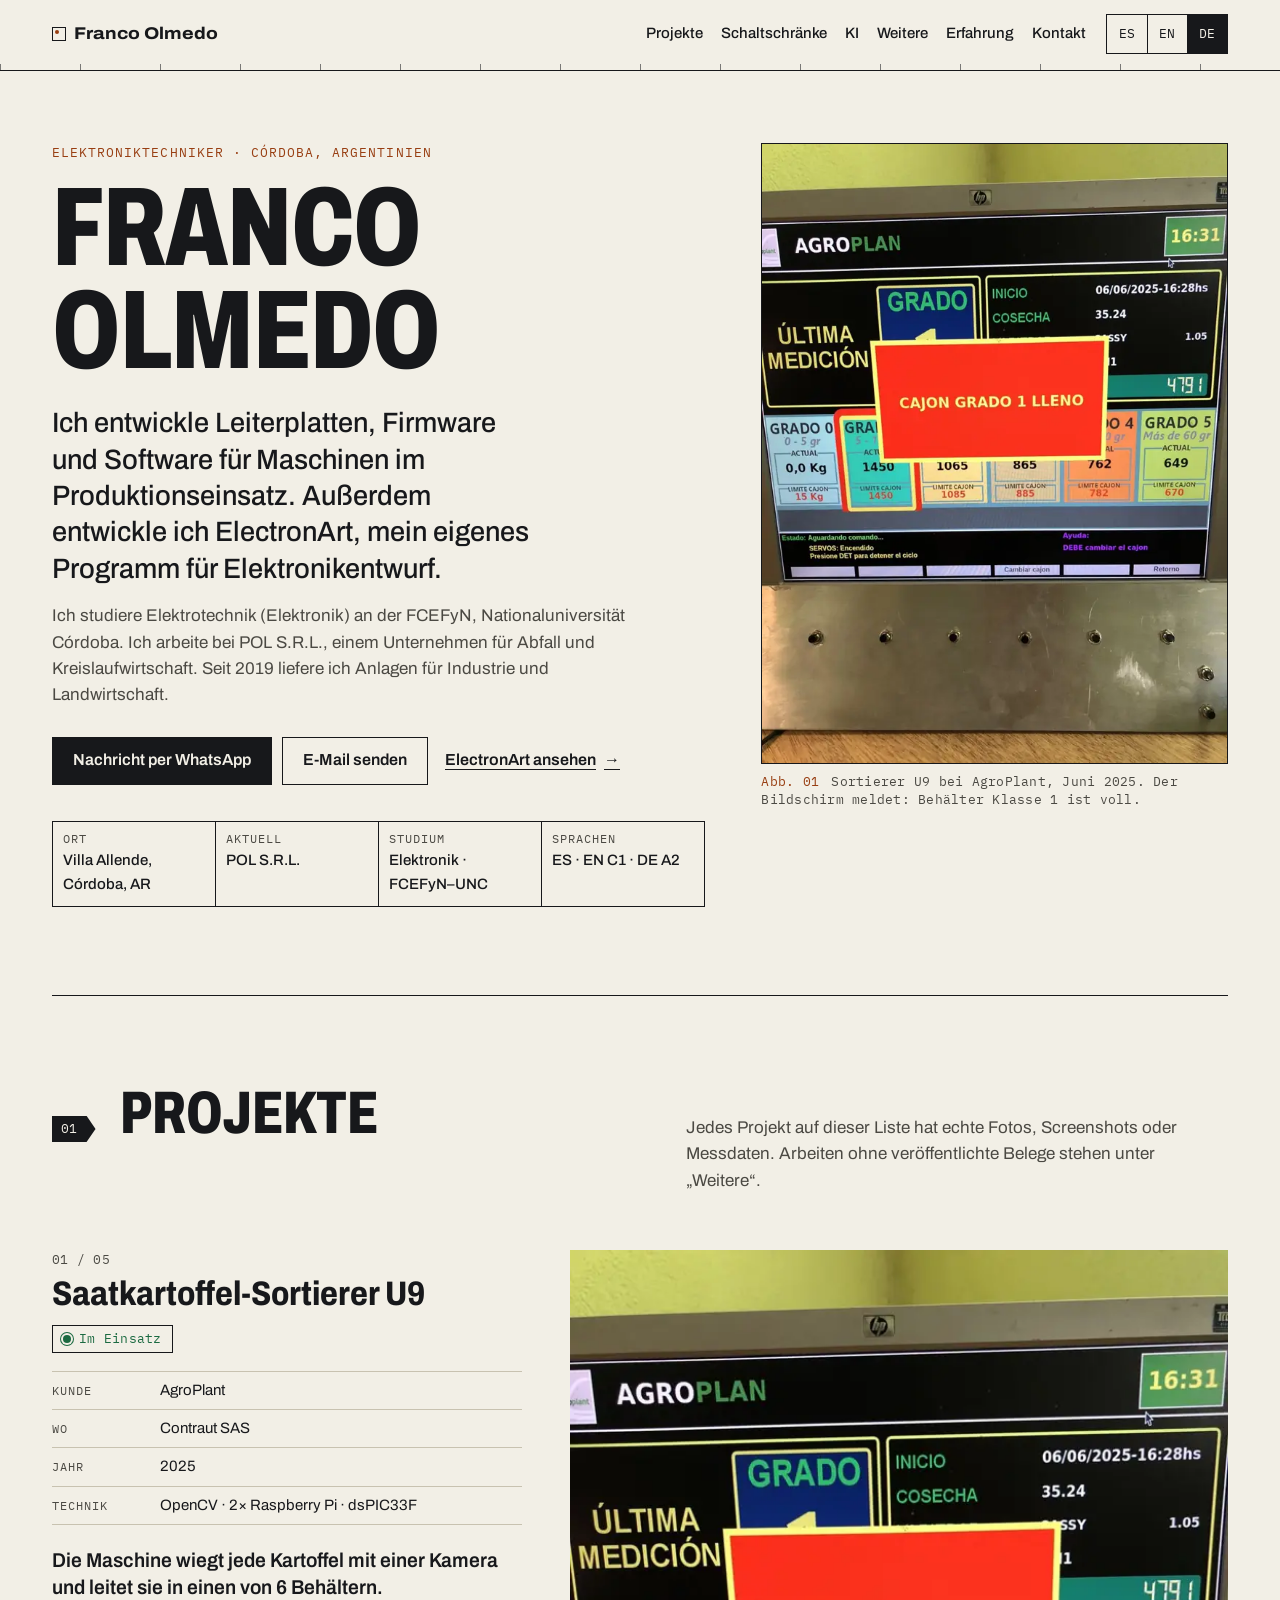
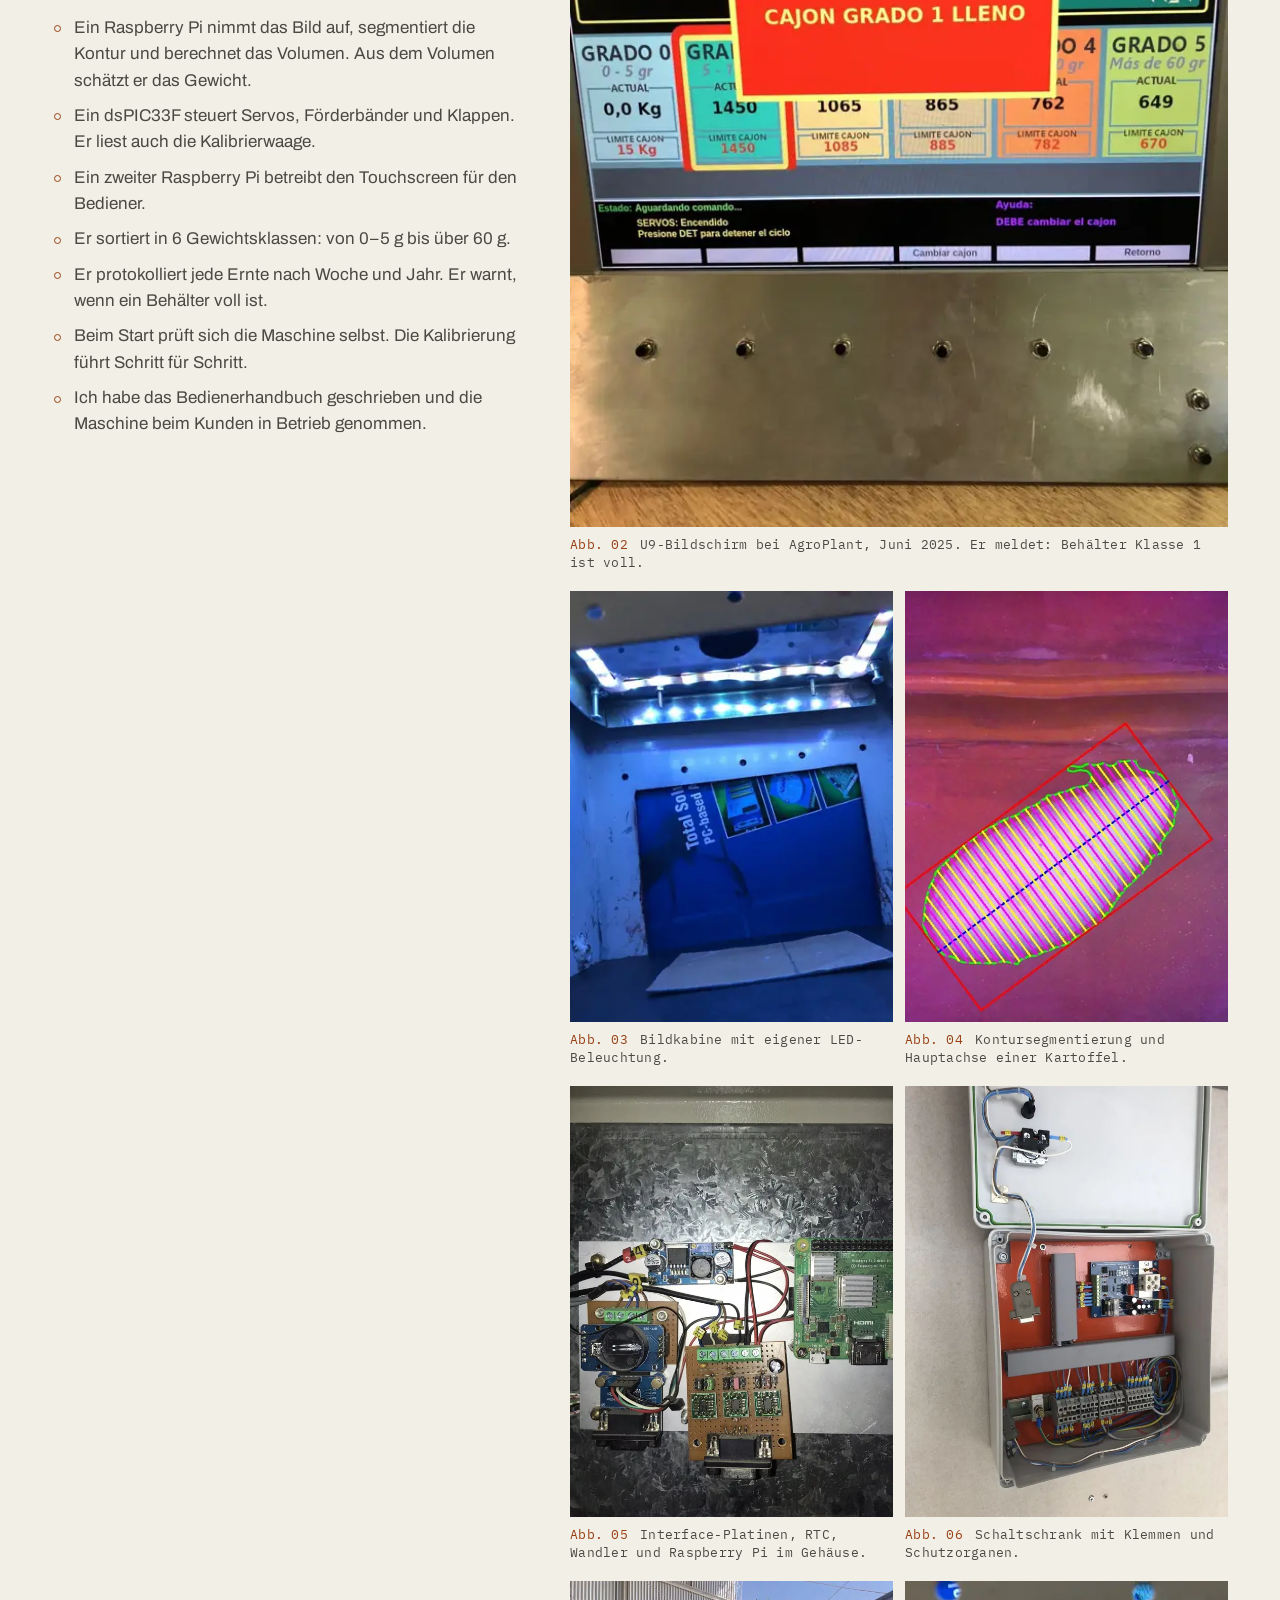
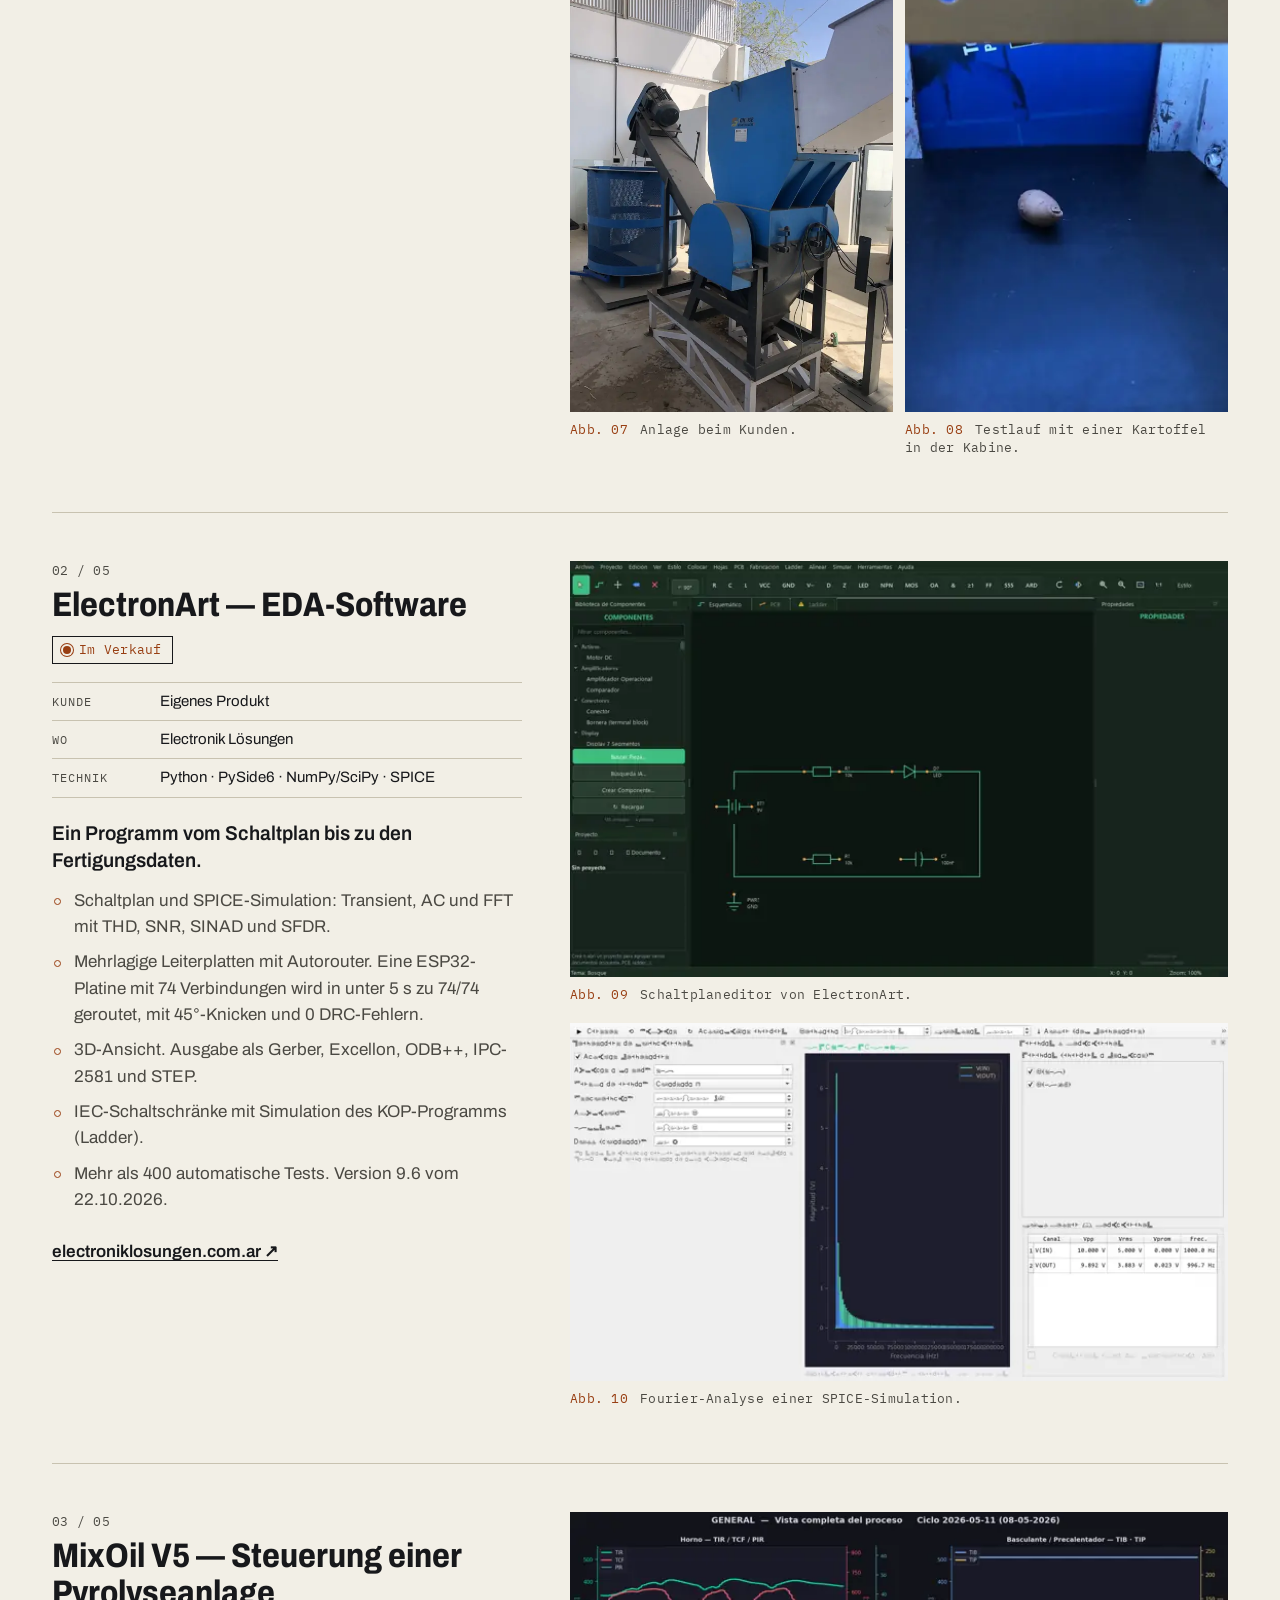
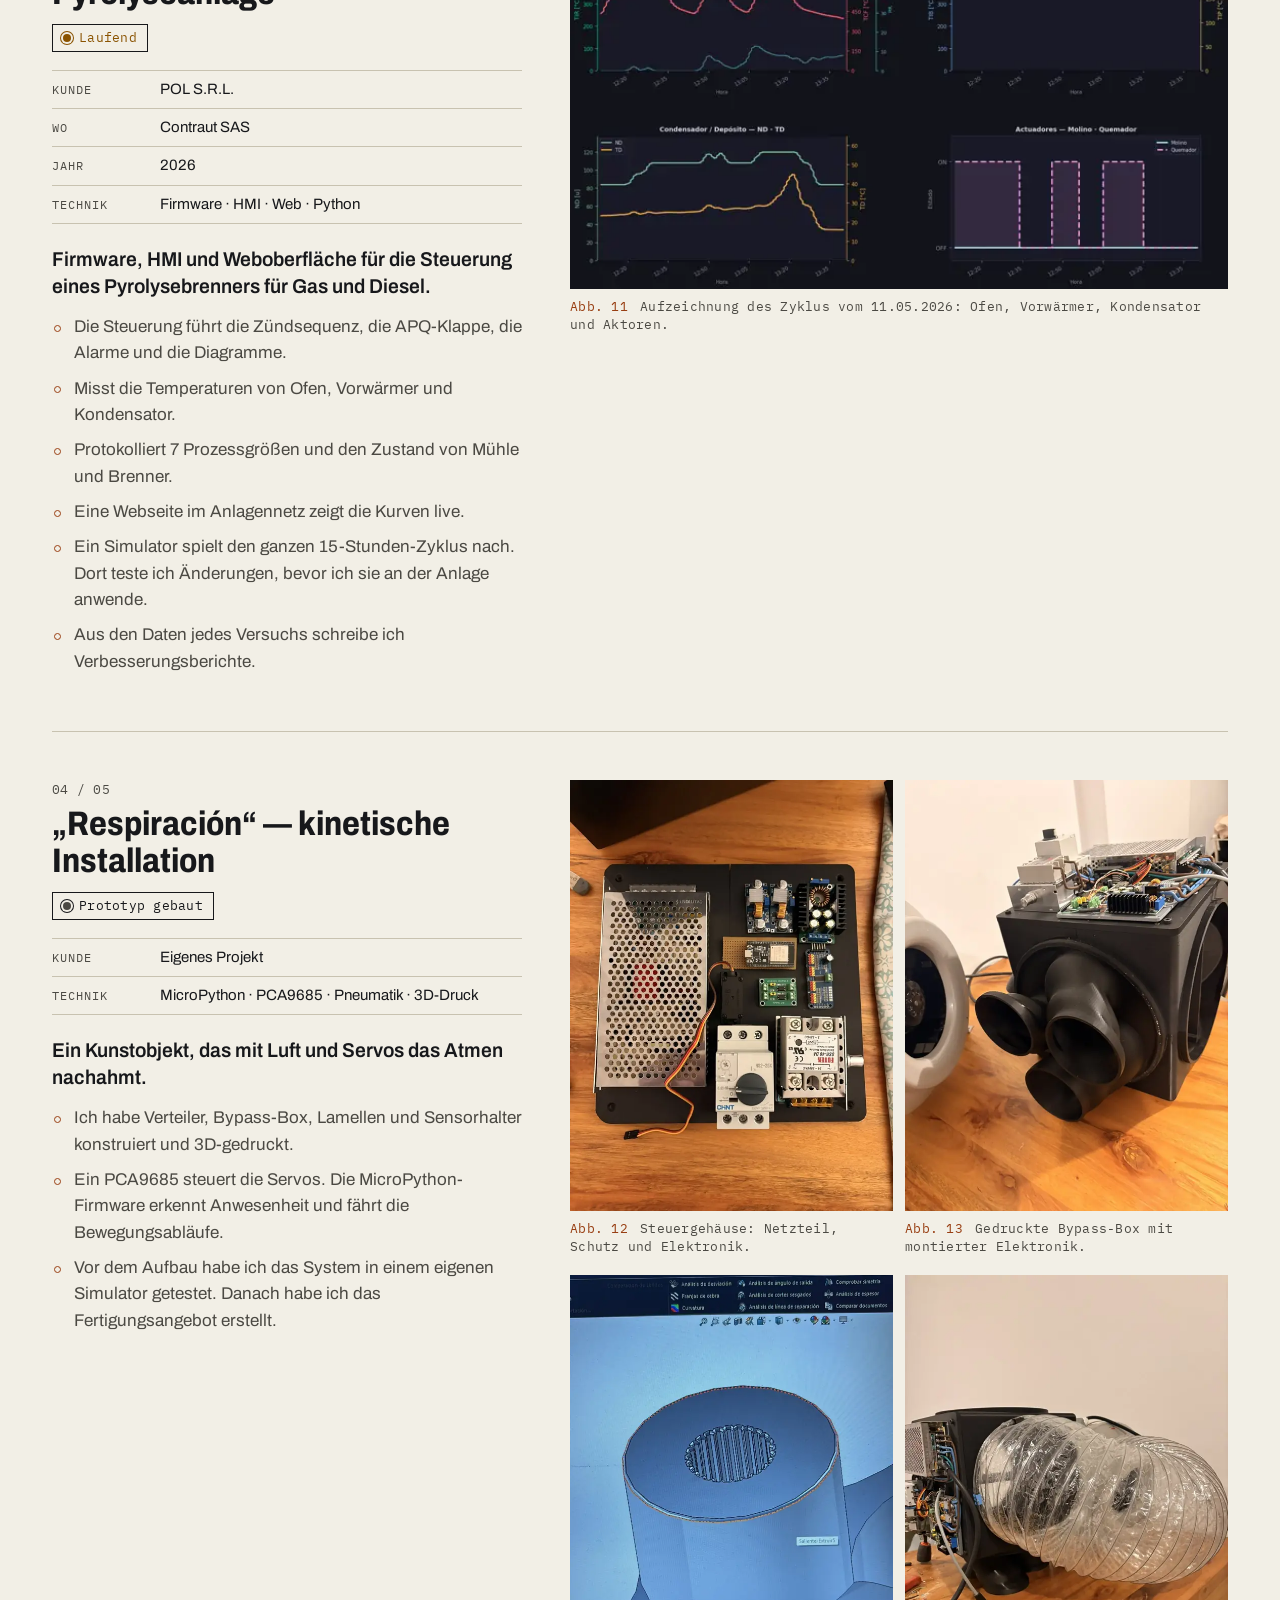
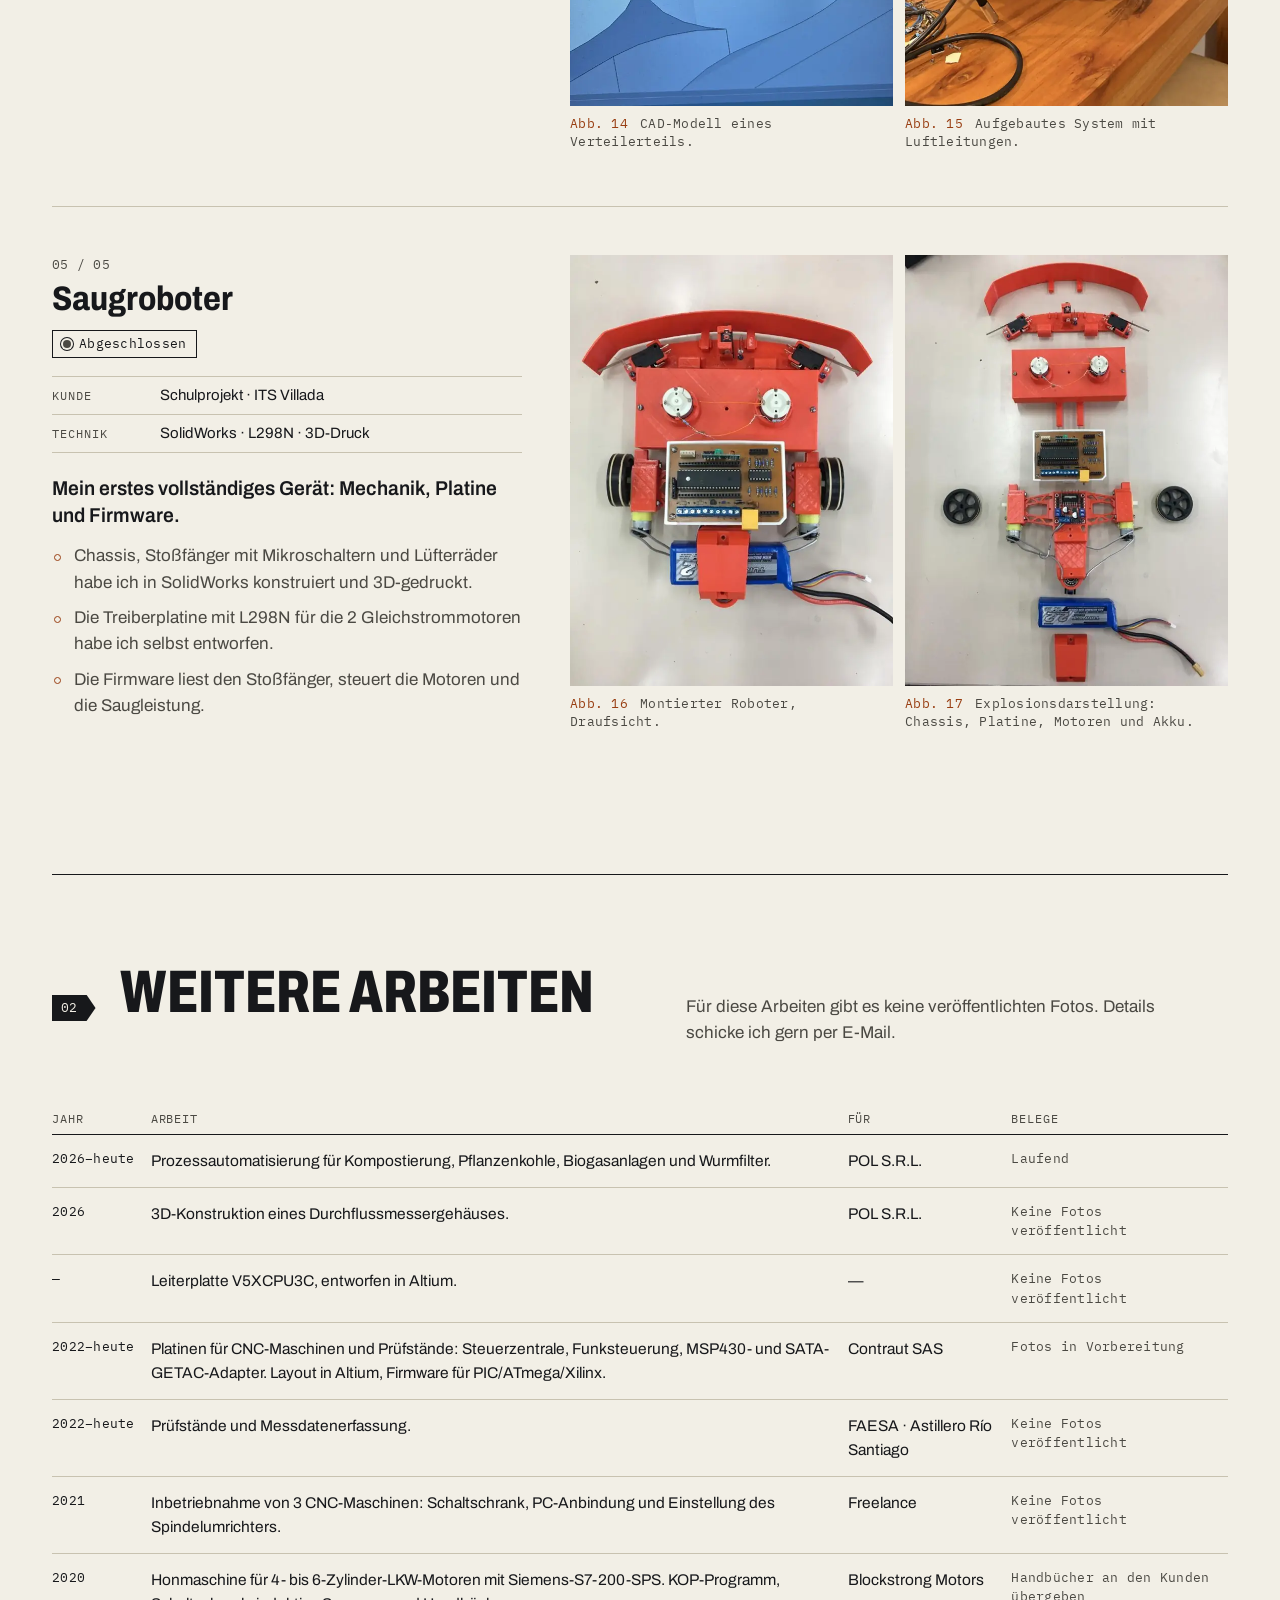
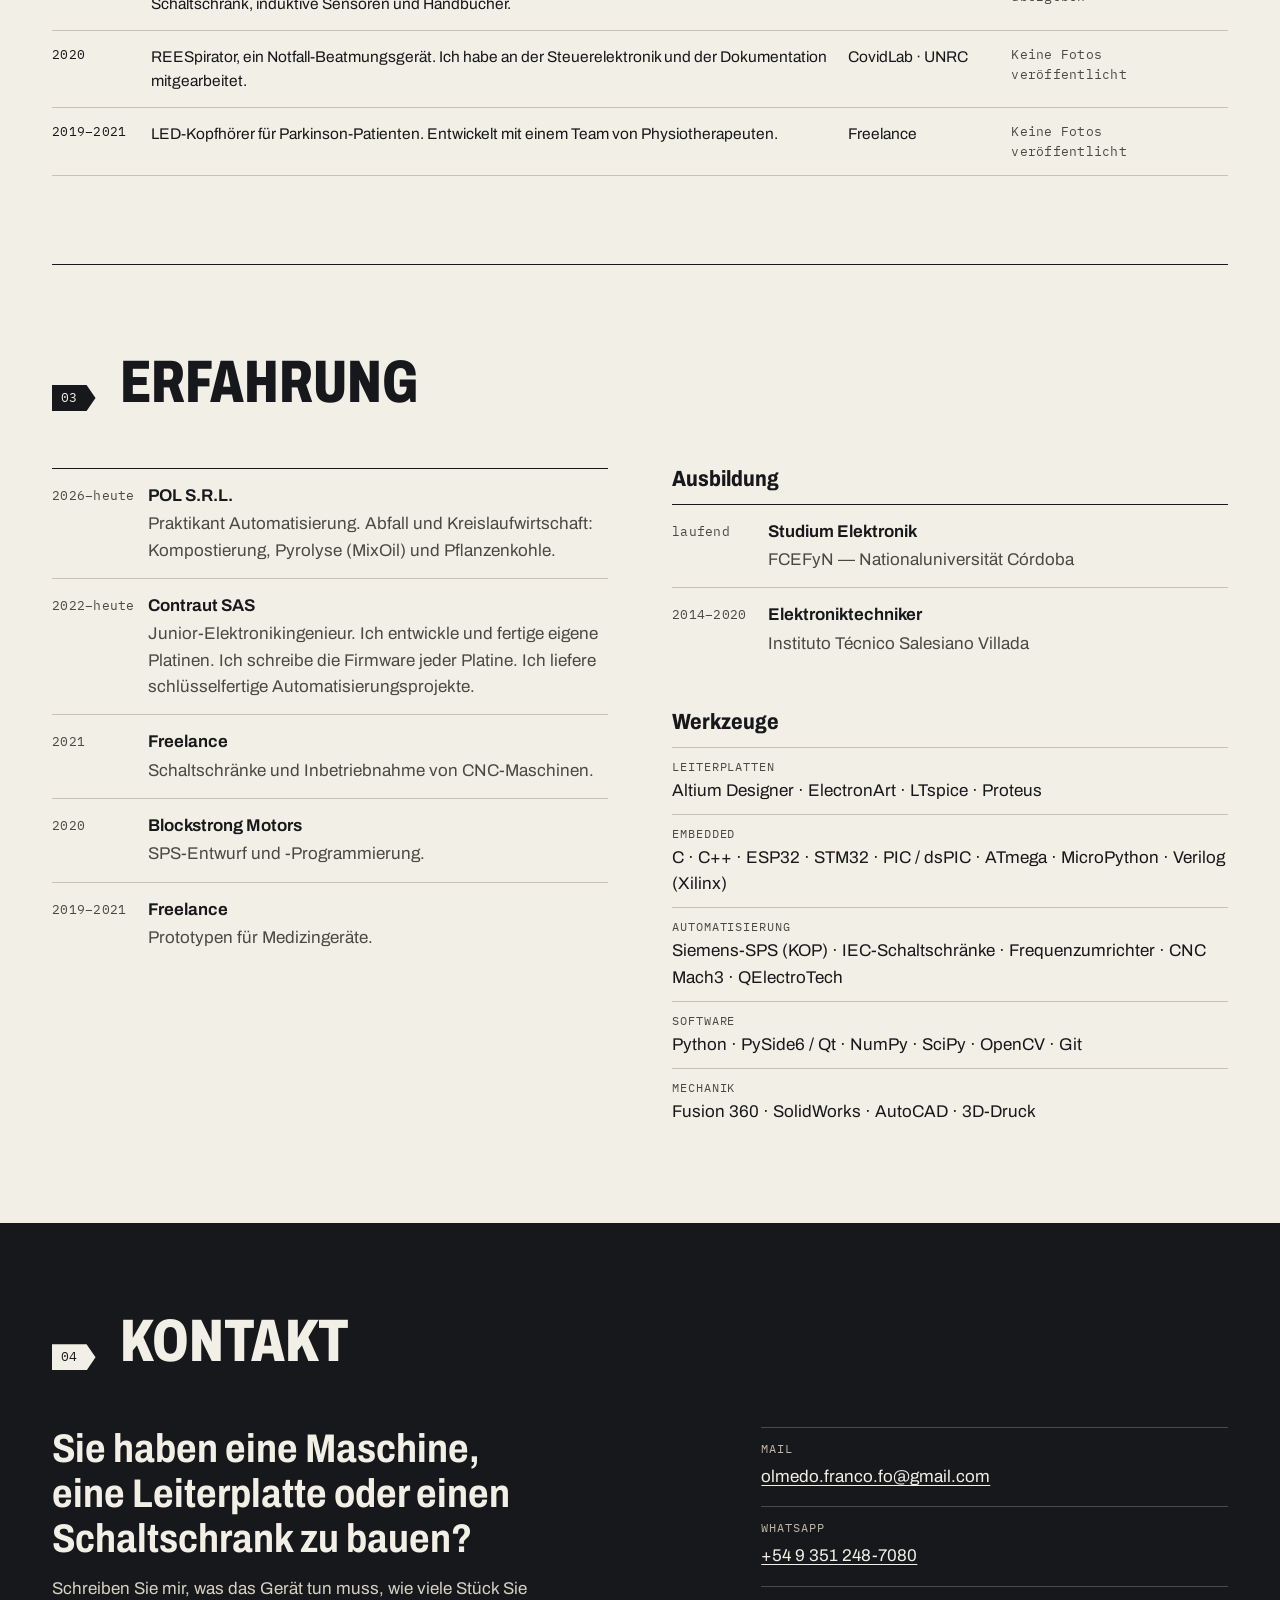
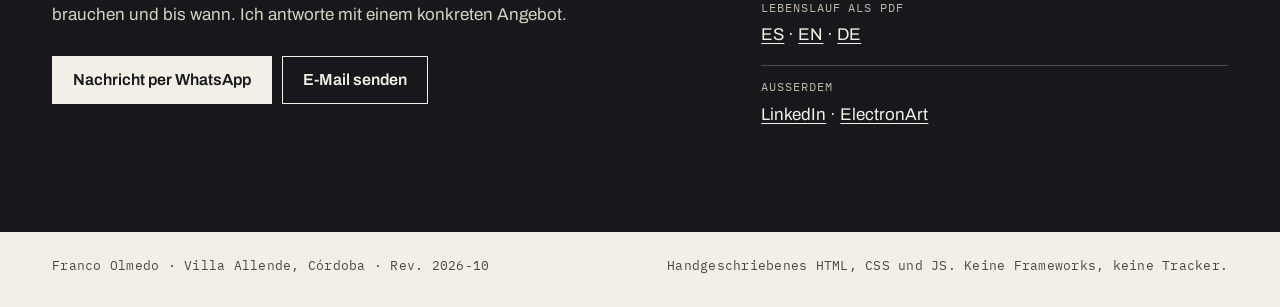
==== commit 1ee16e1a: "Datos de la spec 22/10 y motor de autoruteo (A*, 45°, 2 capas, DRC) - ElectronArt: cifras de la vers" ====
--- a/de/index.html
+++ b/de/index.html
@@ -175,20 +175,20 @@
 </head>
 <body>
 <a class="skip" href="#main">Zum Inhalt</a>
-<header class="top"><div class="wrap top-in"><a class="brand" href="../"><span class="pin1" aria-hidden="true"></span>Franco Olmedo</a><nav aria-label="Abschnitte"><ul class="nav"><li><a href="#trabajos">Projekte</a></li><li><a href="#otros">Weitere</a></li><li><a href="#experiencia">Erfahrung</a></li><li><a href="#contacto">Kontakt</a></li></ul></nav><ul class="langs" aria-label="Idioma / Language / Sprache"><li><a href=".././" hreflang="es" lang="es">ES</a></li><li><a href="../en/" hreflang="en" lang="en">EN</a></li><li><a href="../de/" hreflang="de" lang="de" aria-current="page">DE</a></li></ul></div></header>
+<header class="top"><div class="wrap top-in"><a class="brand" href="../"><span class="pin1" aria-hidden="true"></span>Franco Olmedo</a><nav aria-label="Abschnitte"><ul class="nav"><li><a href="#trabajos">Projekte</a></li><li><a href="#tableros">Schaltschränke</a></li><li><a href="#ia">KI</a></li><li><a href="#otros">Weitere</a></li><li><a href="#experiencia">Erfahrung</a></li><li><a href="#contacto">Kontakt</a></li></ul></nav><ul class="langs" aria-label="Idioma / Language / Sprache"><li><a href=".././" hreflang="es" lang="es">ES</a></li><li><a href="../en/" hreflang="en" lang="en">EN</a></li><li><a href="../de/" hreflang="de" lang="de" aria-current="page">DE</a></li></ul></div></header>
 <main id="main">
-<section class="hero wrap" aria-labelledby="h-nombre"><div class="hero-txt"><p class="kicker">Elektroniktechniker · Córdoba, Argentinien</p><h1 id="h-nombre">Franco Olmedo</h1><p class="lead">Ich entwickle Leiterplatten, schreibe Firmware und baue Schaltschränke. Danach installiere ich sie und nehme sie vor Ort in Betrieb.</p><p class="sub">Ich studiere Elektrotechnik (Elektronik) an der FCEFyN, Nationaluniversität Córdoba. Ich arbeite bei POL S.R.L., einem Unternehmen für Abfall und Kreislaufwirtschaft. Seit 2019 liefere ich Anlagen für Industrie und Landwirtschaft.</p><div class="ctas"><a class="btn btn-1" href="https://wa.me/5493512487080?text=Hallo%20Franco%2C%20ich%20schreibe%20dir%20über%20dein%20Portfolio." rel="noopener">Nachricht per WhatsApp</a><a class="btn btn-2" href="mailto:olmedo.franco.fo@gmail.com">E-Mail senden</a><a class="btn btn-3" href="https://electroniklosungen.com.ar" rel="noopener">ElectronArt ansehen <span aria-hidden="true">→</span></a></div><dl class="tblock"><div><dt>Ort</dt><dd>Villa Allende, Córdoba, AR</dd></div><div><dt>Aktuell</dt><dd>POL S.R.L.</dd></div><div><dt>Studium</dt><dd>Elektronik · FCEFyN–UNC</dd></div><div><dt>Sprachen</dt><dd>ES · EN C1 · DE A2</dd></div></dl></div><div class="hero-fig"><figure class="fig"><a href="../assets/img/u9-hmi-grado-1280.webp" aria-label="Bild in voller Größe öffnen: Sortierer U9 bei AgroPlant, Juni 2025. Der Bildschirm meldet: Behälter Klasse 1 ist voll."><img src="../assets/img/u9-hmi-grado-640.webp" srcset="../assets/img/u9-hmi-grado-640.webp 640w, ../assets/img/u9-hmi-grado-1280.webp 1280w" sizes="(min-width: 1000px) 640px, 100vw" width="640" height="853" alt="Sortierer U9 bei AgroPlant, Juni 2025. Der Bildschirm meldet: Behälter Klasse 1 ist voll." fetchpriority="high" decoding="async"></a><figcaption><span class="ref">Abb. 01</span> Sortierer U9 bei AgroPlant, Juni 2025. Der Bildschirm meldet: Behälter Klasse 1 ist voll.</figcaption></figure></div></section>
+<section class="hero wrap" aria-labelledby="h-nombre"><div class="hero-txt"><p class="kicker">Elektroniktechniker · Córdoba, Argentinien</p><h1 id="h-nombre">Franco Olmedo</h1><p class="lead">Ich entwickle Leiterplatten, Firmware und Software für Maschinen im Produktionseinsatz. Außerdem entwickle ich ElectronArt, mein eigenes Programm für Elektronikentwurf.</p><p class="sub">Ich studiere Elektrotechnik (Elektronik) an der FCEFyN, Nationaluniversität Córdoba. Ich arbeite bei POL S.R.L., einem Unternehmen für Abfall und Kreislaufwirtschaft. Seit 2019 liefere ich Anlagen für Industrie und Landwirtschaft.</p><div class="ctas"><a class="btn btn-1" href="https://wa.me/5493512487080?text=Hallo%20Franco%2C%20ich%20schreibe%20dir%20über%20dein%20Portfolio." rel="noopener">Nachricht per WhatsApp</a><a class="btn btn-2" href="mailto:olmedo.franco.fo@gmail.com">E-Mail senden</a><a class="btn btn-3" href="https://electroniklosungen.com.ar" rel="noopener">ElectronArt ansehen <span aria-hidden="true">→</span></a></div><dl class="tblock"><div><dt>Ort</dt><dd>Villa Allende, Córdoba, AR</dd></div><div><dt>Aktuell</dt><dd>POL S.R.L.</dd></div><div><dt>Studium</dt><dd>Elektronik · FCEFyN–UNC</dd></div><div><dt>Sprachen</dt><dd>ES · EN C1 · DE A2</dd></div></dl></div><div class="hero-fig"><figure class="fig"><a href="../assets/img/u9-hmi-grado-1280.webp" aria-label="Bild in voller Größe öffnen: Sortierer U9 bei AgroPlant, Juni 2025. Der Bildschirm meldet: Behälter Klasse 1 ist voll."><img src="../assets/img/u9-hmi-grado-640.webp" srcset="../assets/img/u9-hmi-grado-640.webp 640w, ../assets/img/u9-hmi-grado-1280.webp 1280w" sizes="(min-width: 1000px) 640px, 100vw" width="640" height="853" alt="Sortierer U9 bei AgroPlant, Juni 2025. Der Bildschirm meldet: Behälter Klasse 1 ist voll." fetchpriority="high" decoding="async"></a><figcaption><span class="ref">Abb. 01</span> Sortierer U9 bei AgroPlant, Juni 2025. Der Bildschirm meldet: Behälter Klasse 1 ist voll.</figcaption></figure></div></section>
 <section id="trabajos" class="sec wrap" aria-labelledby="h-trab"><div class="sec-h"><p class="net" aria-hidden="true">01</p><h2 id="h-trab">Projekte</h2><p class="sec-sub">Jedes Projekt auf dieser Liste hat echte Fotos, Screenshots oder Messdaten. Arbeiten ohne veröffentlichte Belege stehen unter „Weitere“.</p></div>
-<article class="case" id="u9" aria-labelledby="h-u9"><div class="case-txt"><p class="case-n">01 / 05</p><h3 id="h-u9">Saatkartoffel-Sortierer U9</h3><p class="status st_op"><span class="led" aria-hidden="true"></span>Im Einsatz</p><dl class="meta"><div><dt>Kunde</dt><dd>AgroPlant</dd></div><div><dt>Wo</dt><dd>Contraut SAS</dd></div><div><dt>Jahr</dt><dd>2025</dd></div><div><dt>Technik</dt><dd>OpenCV · 2× Raspberry Pi · dsPIC33F</dd></div></dl><p class="case-lead">Die Maschine wiegt jede Kartoffel mit einer Kamera und leitet sie in einen von 6 Behältern.</p><ul class="pts"><li>Ein Raspberry Pi nimmt das Bild auf, segmentiert die Kontur und berechnet das Volumen. Aus dem Volumen schätzt er das Gewicht.</li><li>Ein dsPIC33F steuert Servos, Förderbänder und Klappen. Er liest auch die Kalibrierwaage.</li><li>Ein zweiter Raspberry Pi betreibt den Touchscreen für den Bediener.</li><li>Er sortiert in 6 Gewichtsklassen: von 0–5 g bis über 60 g.</li><li>Er protokolliert jede Ernte nach Woche und Jahr. Er warnt, wenn ein Behälter voll ist.</li><li>Beim Start prüft sich die Maschine selbst. Die Kalibrierung führt Schritt für Schritt.</li><li>Ich habe das Bedienerhandbuch geschrieben und die Maschine beim Kunden in Betrieb genommen.</li></ul></div><div class="case-figs c3"><figure class="fig"><a href="../assets/img/u9-camara-1280.webp" aria-label="Bild in voller Größe öffnen: Bildkabine mit eigener LED-Beleuchtung."><img src="../assets/img/u9-camara-640.webp" srcset="../assets/img/u9-camara-640.webp 640w, ../assets/img/u9-camara-1280.webp 1280w" sizes="(min-width: 1000px) 320px, 50vw" width="640" height="480" alt="Bildkabine mit eigener LED-Beleuchtung." loading="lazy" decoding="async"></a><figcaption><span class="ref">Abb. 02</span> Bildkabine mit eigener LED-Beleuchtung.</figcaption></figure><figure class="fig"><a href="../assets/img/u9-segmentacion-1280.webp" aria-label="Bild in voller Größe öffnen: Kontursegmentierung und Hauptachse einer Kartoffel."><img src="../assets/img/u9-segmentacion-640.webp" srcset="../assets/img/u9-segmentacion-640.webp 640w, ../assets/img/u9-segmentacion-1280.webp 1280w" sizes="(min-width: 1000px) 320px, 50vw" width="640" height="640" alt="Kontursegmentierung und Hauptachse einer Kartoffel." loading="lazy" decoding="async"></a><figcaption><span class="ref">Abb. 03</span> Kontursegmentierung und Hauptachse einer Kartoffel.</figcaption></figure><figure class="fig"><a href="../assets/img/u9-placas-1280.webp" aria-label="Bild in voller Größe öffnen: Interface-Platinen, RTC, Wandler und Raspberry Pi im Gehäuse."><img src="../assets/img/u9-placas-640.webp" srcset="../assets/img/u9-placas-640.webp 640w, ../assets/img/u9-placas-1280.webp 1280w" sizes="(min-width: 1000px) 320px, 50vw" width="640" height="853" alt="Interface-Platinen, RTC, Wandler und Raspberry Pi im Gehäuse." loading="lazy" decoding="async"></a><figcaption><span class="ref">Abb. 04</span> Interface-Platinen, RTC, Wandler und Raspberry Pi im Gehäuse.</figcaption></figure><figure class="fig"><a href="../assets/img/u9-tablero-1280.webp" aria-label="Bild in voller Größe öffnen: Schaltschrank mit Klemmen und Schutzorganen."><img src="../assets/img/u9-tablero-640.webp" srcset="../assets/img/u9-tablero-640.webp 640w, ../assets/img/u9-tablero-1280.webp 1280w" sizes="(min-width: 1000px) 320px, 50vw" width="640" height="853" alt="Schaltschrank mit Klemmen und Schutzorganen." loading="lazy" decoding="async"></a><figcaption><span class="ref">Abb. 05</span> Schaltschrank mit Klemmen und Schutzorganen.</figcaption></figure><figure class="fig"><a href="../assets/img/u9-planta-1280.webp" aria-label="Bild in voller Größe öffnen: Anlage beim Kunden."><img src="../assets/img/u9-planta-640.webp" srcset="../assets/img/u9-planta-640.webp 640w, ../assets/img/u9-planta-1280.webp 1280w" sizes="(min-width: 1000px) 320px, 50vw" width="640" height="853" alt="Anlage beim Kunden." loading="lazy" decoding="async"></a><figcaption><span class="ref">Abb. 06</span> Anlage beim Kunden.</figcaption></figure><figure class="fig"><a href="../assets/img/u9-ensayo-1280.webp" aria-label="Bild in voller Größe öffnen: Testlauf mit einer Kartoffel in der Kabine."><img src="../assets/img/u9-ensayo-640.webp" srcset="../assets/img/u9-ensayo-640.webp 640w, ../assets/img/u9-ensayo-1280.webp 1280w" sizes="(min-width: 1000px) 320px, 50vw" width="640" height="480" alt="Testlauf mit einer Kartoffel in der Kabine." loading="lazy" decoding="async"></a><figcaption><span class="ref">Abb. 07</span> Testlauf mit einer Kartoffel in der Kabine.</figcaption></figure></div></article>
-<article class="case" id="electronart" aria-labelledby="h-electronart"><div class="case-txt"><p class="case-n">02 / 05</p><h3 id="h-electronart">ElectronArt — EDA-Software</h3><p class="status st_sale"><span class="led" aria-hidden="true"></span>Im Verkauf</p><dl class="meta"><div><dt>Kunde</dt><dd>Eigenes Produkt</dd></div><div><dt>Wo</dt><dd>Electronik Lösungen</dd></div><div><dt>Technik</dt><dd>Python · PySide6 · NumPy/SciPy · SPICE</dd></div></dl><p class="case-lead">Ein Programm vom Schaltplan bis zu den Fertigungsdaten.</p><ul class="pts"><li>Enthält Schaltplan, SPICE-Simulation, mehrlagiges Leiterplattenlayout und 3D-Ansicht.</li><li>Exportiert Gerber mit echten Bögen, IPC-2581, ODB++ und STEP.</li><li>Ein Elektromodul liefert IEC-60617-Symbole für Schaltschränke und SPS.</li><li>Die Oberfläche gibt es in 3 Sprachen. Die Lizenz funktioniert offline mit Ed25519-Signatur.</li><li>252 automatische Tests prüfen jede Version vor der Freigabe.</li></ul><p><a class="ext" href="https://electroniklosungen.com.ar" rel="noopener">electroniklosungen.com.ar <span aria-hidden="true">↗</span></a></p></div><div class="case-figs"><figure class="fig w"><a href="../assets/img/ea-esquematico-1280.webp" aria-label="Bild in voller Größe öffnen: Schaltplaneditor von ElectronArt."><img src="../assets/img/ea-esquematico-640.webp" srcset="../assets/img/ea-esquematico-640.webp 640w, ../assets/img/ea-esquematico-1280.webp 1280w" sizes="(min-width: 1000px) 640px, 100vw" width="640" height="405" alt="Schaltplaneditor von ElectronArt." loading="lazy" decoding="async"></a><figcaption><span class="ref">Abb. 08</span> Schaltplaneditor von ElectronArt.</figcaption></figure><figure class="fig w"><a href="../assets/img/ea-fft-1280.webp" aria-label="Bild in voller Größe öffnen: Fourier-Analyse einer SPICE-Simulation."><img src="../assets/img/ea-fft-640.webp" srcset="../assets/img/ea-fft-640.webp 640w, ../assets/img/ea-fft-1280.webp 1280w" sizes="(min-width: 1000px) 640px, 100vw" width="640" height="348" alt="Fourier-Analyse einer SPICE-Simulation." loading="lazy" decoding="async"></a><figcaption><span class="ref">Abb. 09</span> Fourier-Analyse einer SPICE-Simulation.</figcaption></figure></div></article>
-<article class="case" id="mixoil" aria-labelledby="h-mixoil"><div class="case-txt"><p class="case-n">03 / 05</p><h3 id="h-mixoil">MixOil V5 — Steuerung einer Pyrolyseanlage</h3><p class="status st_run"><span class="led" aria-hidden="true"></span>Laufend</p><dl class="meta"><div><dt>Kunde</dt><dd>POL S.R.L.</dd></div><div><dt>Jahr</dt><dd>2026</dd></div><div><dt>Technik</dt><dd>Python · Messdatenerfassung · Web</dd></div></dl><p class="case-lead">Das System misst die Anlage, speichert jeden Zyklus und zeigt die Daten live.</p><ul class="pts"><li>Misst die Temperaturen von Ofen, Vorwärmer und Kondensator.</li><li>Protokolliert 7 Prozessgrößen und den Zustand von Mühle und Brenner.</li><li>Eine Webseite im Anlagennetz zeigt die Kurven live.</li><li>Ein Simulator spielt den ganzen 15-Stunden-Zyklus nach. Dort teste ich Änderungen, bevor ich sie an der Anlage anwende.</li><li>Aus den Daten jedes Versuchs schreibe ich Verbesserungsberichte.</li></ul></div><div class="case-figs one"><figure class="fig w"><a href="../assets/img/mixoil-ciclo-1280.webp" aria-label="Bild in voller Größe öffnen: Aufzeichnung des Zyklus vom 11.05.2026: Ofen, Vorwärmer, Kondensator und Aktoren."><img src="../assets/img/mixoil-ciclo-640.webp" srcset="../assets/img/mixoil-ciclo-640.webp 640w, ../assets/img/mixoil-ciclo-1280.webp 1280w" sizes="(min-width: 1000px) 640px, 100vw" width="640" height="366" alt="Aufzeichnung des Zyklus vom 11.05.2026: Ofen, Vorwärmer, Kondensator und Aktoren." loading="lazy" decoding="async"></a><figcaption><span class="ref">Abb. 10</span> Aufzeichnung des Zyklus vom 11.05.2026: Ofen, Vorwärmer, Kondensator und Aktoren.</figcaption></figure></div></article>
-<article class="case" id="respiracion" aria-labelledby="h-respiracion"><div class="case-txt"><p class="case-n">04 / 05</p><h3 id="h-respiracion">„Respiración“ — kinetische Installation</h3><p class="status st_proto"><span class="led" aria-hidden="true"></span>Prototyp gebaut</p><dl class="meta"><div><dt>Kunde</dt><dd>Eigenes Projekt</dd></div><div><dt>Technik</dt><dd>MicroPython · PCA9685 · Pneumatik · 3D-Druck</dd></div></dl><p class="case-lead">Ein Kunstobjekt, das mit Luft und Servos das Atmen nachahmt.</p><ul class="pts"><li>Ich habe Verteiler, Bypass-Box, Lamellen und Sensorhalter konstruiert und 3D-gedruckt.</li><li>Ein PCA9685 steuert die Servos. Die MicroPython-Firmware erkennt Anwesenheit und fährt die Bewegungsabläufe.</li><li>Vor dem Aufbau habe ich das System in einem eigenen Simulator getestet. Danach habe ich das Fertigungsangebot erstellt.</li></ul></div><div class="case-figs"><figure class="fig"><a href="../assets/img/obra-control-1280.webp" aria-label="Bild in voller Größe öffnen: Steuergehäuse: Netzteil, Schutz und Elektronik."><img src="../assets/img/obra-control-640.webp" srcset="../assets/img/obra-control-640.webp 640w, ../assets/img/obra-control-1280.webp 1280w" sizes="(min-width: 1000px) 320px, 50vw" width="640" height="853" alt="Steuergehäuse: Netzteil, Schutz und Elektronik." loading="lazy" decoding="async"></a><figcaption><span class="ref">Abb. 11</span> Steuergehäuse: Netzteil, Schutz und Elektronik.</figcaption></figure><figure class="fig"><a href="../assets/img/obra-ensamble-1280.webp" aria-label="Bild in voller Größe öffnen: Gedruckte Bypass-Box mit montierter Elektronik."><img src="../assets/img/obra-ensamble-640.webp" srcset="../assets/img/obra-ensamble-640.webp 640w, ../assets/img/obra-ensamble-1280.webp 1280w" sizes="(min-width: 1000px) 320px, 50vw" width="640" height="853" alt="Gedruckte Bypass-Box mit montierter Elektronik." loading="lazy" decoding="async"></a><figcaption><span class="ref">Abb. 12</span> Gedruckte Bypass-Box mit montierter Elektronik.</figcaption></figure><figure class="fig"><a href="../assets/img/obra-cad-1280.webp" aria-label="Bild in voller Größe öffnen: CAD-Modell eines Verteilerteils."><img src="../assets/img/obra-cad-640.webp" srcset="../assets/img/obra-cad-640.webp 640w, ../assets/img/obra-cad-1280.webp 1280w" sizes="(min-width: 1000px) 320px, 50vw" width="640" height="1138" alt="CAD-Modell eines Verteilerteils." loading="lazy" decoding="async"></a><figcaption><span class="ref">Abb. 13</span> CAD-Modell eines Verteilerteils.</figcaption></figure><figure class="fig"><a href="../assets/img/obra-completo-1280.webp" aria-label="Bild in voller Größe öffnen: Aufgebautes System mit Luftleitungen."><img src="../assets/img/obra-completo-640.webp" srcset="../assets/img/obra-completo-640.webp 640w, ../assets/img/obra-completo-1280.webp 1280w" sizes="(min-width: 1000px) 320px, 50vw" width="640" height="853" alt="Aufgebautes System mit Luftleitungen." loading="lazy" decoding="async"></a><figcaption><span class="ref">Abb. 14</span> Aufgebautes System mit Luftleitungen.</figcaption></figure></div></article>
-<article class="case" id="robot" aria-labelledby="h-robot"><div class="case-txt"><p class="case-n">05 / 05</p><h3 id="h-robot">Saugroboter</h3><p class="status st_done"><span class="led" aria-hidden="true"></span>Abgeschlossen</p><dl class="meta"><div><dt>Kunde</dt><dd>Schulprojekt · ITS Villada</dd></div><div><dt>Technik</dt><dd>SolidWorks · L298N · 3D-Druck</dd></div></dl><p class="case-lead">Mein erstes vollständiges Gerät: Mechanik, Platine und Firmware.</p><ul class="pts"><li>Chassis, Stoßfänger mit Mikroschaltern und Lüfterräder habe ich in SolidWorks konstruiert und 3D-gedruckt.</li><li>Die Treiberplatine mit L298N für die 2 Gleichstrommotoren habe ich selbst entworfen.</li><li>Die Firmware liest den Stoßfänger, steuert die Motoren und die Saugleistung.</li></ul></div><div class="case-figs"><figure class="fig"><a href="../assets/img/robot-armado-1280.webp" aria-label="Bild in voller Größe öffnen: Montierter Roboter, Draufsicht."><img src="../assets/img/robot-armado-640.webp" srcset="../assets/img/robot-armado-640.webp 640w, ../assets/img/robot-armado-1280.webp 1280w" sizes="(min-width: 1000px) 320px, 50vw" width="640" height="853" alt="Montierter Roboter, Draufsicht." loading="lazy" decoding="async"></a><figcaption><span class="ref">Abb. 15</span> Montierter Roboter, Draufsicht.</figcaption></figure><figure class="fig"><a href="../assets/img/robot-despiece-1280.webp" aria-label="Bild in voller Größe öffnen: Explosionsdarstellung: Chassis, Platine, Motoren und Akku."><img src="../assets/img/robot-despiece-640.webp" srcset="../assets/img/robot-despiece-640.webp 640w, ../assets/img/robot-despiece-1280.webp 1280w" sizes="(min-width: 1000px) 320px, 50vw" width="640" height="853" alt="Explosionsdarstellung: Chassis, Platine, Motoren und Akku." loading="lazy" decoding="async"></a><figcaption><span class="ref">Abb. 16</span> Explosionsdarstellung: Chassis, Platine, Motoren und Akku.</figcaption></figure></div></article>
+<article class="case" id="u9" aria-labelledby="h-u9"><div class="case-txt"><p class="case-n">01 / 05</p><h3 id="h-u9">Saatkartoffel-Sortierer U9</h3><p class="status st_op"><span class="led" aria-hidden="true"></span>Im Einsatz</p><dl class="meta"><div><dt>Kunde</dt><dd>AgroPlant</dd></div><div><dt>Wo</dt><dd>Contraut SAS</dd></div><div><dt>Jahr</dt><dd>2025</dd></div><div><dt>Technik</dt><dd>OpenCV · 2× Raspberry Pi · dsPIC33F</dd></div></dl><p class="case-lead">Die Maschine wiegt jede Kartoffel mit einer Kamera und leitet sie in einen von 6 Behältern.</p><ul class="pts"><li>Ein Raspberry Pi nimmt das Bild auf, segmentiert die Kontur und berechnet das Volumen. Aus dem Volumen schätzt er das Gewicht.</li><li>Ein dsPIC33F steuert Servos, Förderbänder und Klappen. Er liest auch die Kalibrierwaage.</li><li>Ein zweiter Raspberry Pi betreibt den Touchscreen für den Bediener.</li><li>Er sortiert in 6 Gewichtsklassen: von 0–5 g bis über 60 g.</li><li>Er protokolliert jede Ernte nach Woche und Jahr. Er warnt, wenn ein Behälter voll ist.</li><li>Beim Start prüft sich die Maschine selbst. Die Kalibrierung führt Schritt für Schritt.</li><li>Ich habe das Bedienerhandbuch geschrieben und die Maschine beim Kunden in Betrieb genommen.</li></ul></div><div class="case-figs"><figure class="fig w"><a href="../assets/img/u9-hmi-grado-1280.webp" aria-label="Bild in voller Größe öffnen: U9-Bildschirm bei AgroPlant, Juni 2025. Er meldet: Behälter Klasse 1 ist voll."><img src="../assets/img/u9-hmi-grado-640.webp" srcset="../assets/img/u9-hmi-grado-640.webp 640w, ../assets/img/u9-hmi-grado-1280.webp 1280w" sizes="(min-width: 1000px) 640px, 100vw" width="640" height="853" alt="U9-Bildschirm bei AgroPlant, Juni 2025. Er meldet: Behälter Klasse 1 ist voll." loading="lazy" decoding="async"></a><figcaption><span class="ref">Abb. 02</span> U9-Bildschirm bei AgroPlant, Juni 2025. Er meldet: Behälter Klasse 1 ist voll.</figcaption></figure><figure class="fig"><a href="../assets/img/u9-camara-1280.webp" aria-label="Bild in voller Größe öffnen: Bildkabine mit eigener LED-Beleuchtung."><img src="../assets/img/u9-camara-640.webp" srcset="../assets/img/u9-camara-640.webp 640w, ../assets/img/u9-camara-1280.webp 1280w" sizes="(min-width: 1000px) 320px, 50vw" width="640" height="480" alt="Bildkabine mit eigener LED-Beleuchtung." loading="lazy" decoding="async"></a><figcaption><span class="ref">Abb. 03</span> Bildkabine mit eigener LED-Beleuchtung.</figcaption></figure><figure class="fig"><a href="../assets/img/u9-segmentacion-1280.webp" aria-label="Bild in voller Größe öffnen: Kontursegmentierung und Hauptachse einer Kartoffel."><img src="../assets/img/u9-segmentacion-640.webp" srcset="../assets/img/u9-segmentacion-640.webp 640w, ../assets/img/u9-segmentacion-1280.webp 1280w" sizes="(min-width: 1000px) 320px, 50vw" width="640" height="640" alt="Kontursegmentierung und Hauptachse einer Kartoffel." loading="lazy" decoding="async"></a><figcaption><span class="ref">Abb. 04</span> Kontursegmentierung und Hauptachse einer Kartoffel.</figcaption></figure><figure class="fig"><a href="../assets/img/u9-placas-1280.webp" aria-label="Bild in voller Größe öffnen: Interface-Platinen, RTC, Wandler und Raspberry Pi im Gehäuse."><img src="../assets/img/u9-placas-640.webp" srcset="../assets/img/u9-placas-640.webp 640w, ../assets/img/u9-placas-1280.webp 1280w" sizes="(min-width: 1000px) 320px, 50vw" width="640" height="853" alt="Interface-Platinen, RTC, Wandler und Raspberry Pi im Gehäuse." loading="lazy" decoding="async"></a><figcaption><span class="ref">Abb. 05</span> Interface-Platinen, RTC, Wandler und Raspberry Pi im Gehäuse.</figcaption></figure><figure class="fig"><a href="../assets/img/u9-tablero-1280.webp" aria-label="Bild in voller Größe öffnen: Schaltschrank mit Klemmen und Schutzorganen."><img src="../assets/img/u9-tablero-640.webp" srcset="../assets/img/u9-tablero-640.webp 640w, ../assets/img/u9-tablero-1280.webp 1280w" sizes="(min-width: 1000px) 320px, 50vw" width="640" height="853" alt="Schaltschrank mit Klemmen und Schutzorganen." loading="lazy" decoding="async"></a><figcaption><span class="ref">Abb. 06</span> Schaltschrank mit Klemmen und Schutzorganen.</figcaption></figure><figure class="fig"><a href="../assets/img/u9-planta-1280.webp" aria-label="Bild in voller Größe öffnen: Anlage beim Kunden."><img src="../assets/img/u9-planta-640.webp" srcset="../assets/img/u9-planta-640.webp 640w, ../assets/img/u9-planta-1280.webp 1280w" sizes="(min-width: 1000px) 320px, 50vw" width="640" height="853" alt="Anlage beim Kunden." loading="lazy" decoding="async"></a><figcaption><span class="ref">Abb. 07</span> Anlage beim Kunden.</figcaption></figure><figure class="fig"><a href="../assets/img/u9-ensayo-1280.webp" aria-label="Bild in voller Größe öffnen: Testlauf mit einer Kartoffel in der Kabine."><img src="../assets/img/u9-ensayo-640.webp" srcset="../assets/img/u9-ensayo-640.webp 640w, ../assets/img/u9-ensayo-1280.webp 1280w" sizes="(min-width: 1000px) 320px, 50vw" width="640" height="480" alt="Testlauf mit einer Kartoffel in der Kabine." loading="lazy" decoding="async"></a><figcaption><span class="ref">Abb. 08</span> Testlauf mit einer Kartoffel in der Kabine.</figcaption></figure></div></article>
+<article class="case" id="electronart" aria-labelledby="h-electronart"><div class="case-txt"><p class="case-n">02 / 05</p><h3 id="h-electronart">ElectronArt — EDA-Software</h3><p class="status st_sale"><span class="led" aria-hidden="true"></span>Im Verkauf</p><dl class="meta"><div><dt>Kunde</dt><dd>Eigenes Produkt</dd></div><div><dt>Wo</dt><dd>Electronik Lösungen</dd></div><div><dt>Technik</dt><dd>Python · PySide6 · NumPy/SciPy · SPICE</dd></div></dl><p class="case-lead">Ein Programm vom Schaltplan bis zu den Fertigungsdaten.</p><ul class="pts"><li>Schaltplan und SPICE-Simulation: Transient, AC und FFT mit THD, SNR, SINAD und SFDR.</li><li>Mehrlagige Leiterplatten mit Autorouter. Eine ESP32-Platine mit 74 Verbindungen wird in unter 5 s zu 74/74 geroutet, mit 45°-Knicken und 0 DRC-Fehlern.</li><li>3D-Ansicht. Ausgabe als Gerber, Excellon, ODB++, IPC-2581 und STEP.</li><li>IEC-Schaltschränke mit Simulation des KOP-Programms (Ladder).</li><li>Mehr als 400 automatische Tests. Version 9.6 vom 22.10.2026.</li></ul><p><a class="ext" href="https://electroniklosungen.com.ar" rel="noopener">electroniklosungen.com.ar <span aria-hidden="true">↗</span></a></p></div><div class="case-figs"><figure class="fig w"><a href="../assets/img/ea-esquematico-1280.webp" aria-label="Bild in voller Größe öffnen: Schaltplaneditor von ElectronArt."><img src="../assets/img/ea-esquematico-640.webp" srcset="../assets/img/ea-esquematico-640.webp 640w, ../assets/img/ea-esquematico-1280.webp 1280w" sizes="(min-width: 1000px) 640px, 100vw" width="640" height="405" alt="Schaltplaneditor von ElectronArt." loading="lazy" decoding="async"></a><figcaption><span class="ref">Abb. 09</span> Schaltplaneditor von ElectronArt.</figcaption></figure><figure class="fig w"><a href="../assets/img/ea-fft-1280.webp" aria-label="Bild in voller Größe öffnen: Fourier-Analyse einer SPICE-Simulation."><img src="../assets/img/ea-fft-640.webp" srcset="../assets/img/ea-fft-640.webp 640w, ../assets/img/ea-fft-1280.webp 1280w" sizes="(min-width: 1000px) 640px, 100vw" width="640" height="348" alt="Fourier-Analyse einer SPICE-Simulation." loading="lazy" decoding="async"></a><figcaption><span class="ref">Abb. 10</span> Fourier-Analyse einer SPICE-Simulation.</figcaption></figure></div></article>
+<article class="case" id="mixoil" aria-labelledby="h-mixoil"><div class="case-txt"><p class="case-n">03 / 05</p><h3 id="h-mixoil">MixOil V5 — Steuerung einer Pyrolyseanlage</h3><p class="status st_run"><span class="led" aria-hidden="true"></span>Laufend</p><dl class="meta"><div><dt>Kunde</dt><dd>POL S.R.L.</dd></div><div><dt>Wo</dt><dd>Contraut SAS</dd></div><div><dt>Jahr</dt><dd>2026</dd></div><div><dt>Technik</dt><dd>Firmware · HMI · Web · Python</dd></div></dl><p class="case-lead">Firmware, HMI und Weboberfläche für die Steuerung eines Pyrolysebrenners für Gas und Diesel.</p><ul class="pts"><li>Die Steuerung führt die Zündsequenz, die APQ-Klappe, die Alarme und die Diagramme.</li><li>Misst die Temperaturen von Ofen, Vorwärmer und Kondensator.</li><li>Protokolliert 7 Prozessgrößen und den Zustand von Mühle und Brenner.</li><li>Eine Webseite im Anlagennetz zeigt die Kurven live.</li><li>Ein Simulator spielt den ganzen 15-Stunden-Zyklus nach. Dort teste ich Änderungen, bevor ich sie an der Anlage anwende.</li><li>Aus den Daten jedes Versuchs schreibe ich Verbesserungsberichte.</li></ul></div><div class="case-figs one"><figure class="fig w"><a href="../assets/img/mixoil-ciclo-1280.webp" aria-label="Bild in voller Größe öffnen: Aufzeichnung des Zyklus vom 11.05.2026: Ofen, Vorwärmer, Kondensator und Aktoren."><img src="../assets/img/mixoil-ciclo-640.webp" srcset="../assets/img/mixoil-ciclo-640.webp 640w, ../assets/img/mixoil-ciclo-1280.webp 1280w" sizes="(min-width: 1000px) 640px, 100vw" width="640" height="366" alt="Aufzeichnung des Zyklus vom 11.05.2026: Ofen, Vorwärmer, Kondensator und Aktoren." loading="lazy" decoding="async"></a><figcaption><span class="ref">Abb. 11</span> Aufzeichnung des Zyklus vom 11.05.2026: Ofen, Vorwärmer, Kondensator und Aktoren.</figcaption></figure></div></article>
+<article class="case" id="respiracion" aria-labelledby="h-respiracion"><div class="case-txt"><p class="case-n">04 / 05</p><h3 id="h-respiracion">„Respiración“ — kinetische Installation</h3><p class="status st_proto"><span class="led" aria-hidden="true"></span>Prototyp gebaut</p><dl class="meta"><div><dt>Kunde</dt><dd>Eigenes Projekt</dd></div><div><dt>Technik</dt><dd>MicroPython · PCA9685 · Pneumatik · 3D-Druck</dd></div></dl><p class="case-lead">Ein Kunstobjekt, das mit Luft und Servos das Atmen nachahmt.</p><ul class="pts"><li>Ich habe Verteiler, Bypass-Box, Lamellen und Sensorhalter konstruiert und 3D-gedruckt.</li><li>Ein PCA9685 steuert die Servos. Die MicroPython-Firmware erkennt Anwesenheit und fährt die Bewegungsabläufe.</li><li>Vor dem Aufbau habe ich das System in einem eigenen Simulator getestet. Danach habe ich das Fertigungsangebot erstellt.</li></ul></div><div class="case-figs"><figure class="fig"><a href="../assets/img/obra-control-1280.webp" aria-label="Bild in voller Größe öffnen: Steuergehäuse: Netzteil, Schutz und Elektronik."><img src="../assets/img/obra-control-640.webp" srcset="../assets/img/obra-control-640.webp 640w, ../assets/img/obra-control-1280.webp 1280w" sizes="(min-width: 1000px) 320px, 50vw" width="640" height="853" alt="Steuergehäuse: Netzteil, Schutz und Elektronik." loading="lazy" decoding="async"></a><figcaption><span class="ref">Abb. 12</span> Steuergehäuse: Netzteil, Schutz und Elektronik.</figcaption></figure><figure class="fig"><a href="../assets/img/obra-ensamble-1280.webp" aria-label="Bild in voller Größe öffnen: Gedruckte Bypass-Box mit montierter Elektronik."><img src="../assets/img/obra-ensamble-640.webp" srcset="../assets/img/obra-ensamble-640.webp 640w, ../assets/img/obra-ensamble-1280.webp 1280w" sizes="(min-width: 1000px) 320px, 50vw" width="640" height="853" alt="Gedruckte Bypass-Box mit montierter Elektronik." loading="lazy" decoding="async"></a><figcaption><span class="ref">Abb. 13</span> Gedruckte Bypass-Box mit montierter Elektronik.</figcaption></figure><figure class="fig"><a href="../assets/img/obra-cad-1280.webp" aria-label="Bild in voller Größe öffnen: CAD-Modell eines Verteilerteils."><img src="../assets/img/obra-cad-640.webp" srcset="../assets/img/obra-cad-640.webp 640w, ../assets/img/obra-cad-1280.webp 1280w" sizes="(min-width: 1000px) 320px, 50vw" width="640" height="1138" alt="CAD-Modell eines Verteilerteils." loading="lazy" decoding="async"></a><figcaption><span class="ref">Abb. 14</span> CAD-Modell eines Verteilerteils.</figcaption></figure><figure class="fig"><a href="../assets/img/obra-completo-1280.webp" aria-label="Bild in voller Größe öffnen: Aufgebautes System mit Luftleitungen."><img src="../assets/img/obra-completo-640.webp" srcset="../assets/img/obra-completo-640.webp 640w, ../assets/img/obra-completo-1280.webp 1280w" sizes="(min-width: 1000px) 320px, 50vw" width="640" height="853" alt="Aufgebautes System mit Luftleitungen." loading="lazy" decoding="async"></a><figcaption><span class="ref">Abb. 15</span> Aufgebautes System mit Luftleitungen.</figcaption></figure></div></article>
+<article class="case" id="robot" aria-labelledby="h-robot"><div class="case-txt"><p class="case-n">05 / 05</p><h3 id="h-robot">Saugroboter</h3><p class="status st_done"><span class="led" aria-hidden="true"></span>Abgeschlossen</p><dl class="meta"><div><dt>Kunde</dt><dd>Schulprojekt · ITS Villada</dd></div><div><dt>Technik</dt><dd>SolidWorks · L298N · 3D-Druck</dd></div></dl><p class="case-lead">Mein erstes vollständiges Gerät: Mechanik, Platine und Firmware.</p><ul class="pts"><li>Chassis, Stoßfänger mit Mikroschaltern und Lüfterräder habe ich in SolidWorks konstruiert und 3D-gedruckt.</li><li>Die Treiberplatine mit L298N für die 2 Gleichstrommotoren habe ich selbst entworfen.</li><li>Die Firmware liest den Stoßfänger, steuert die Motoren und die Saugleistung.</li></ul></div><div class="case-figs"><figure class="fig"><a href="../assets/img/robot-armado-1280.webp" aria-label="Bild in voller Größe öffnen: Montierter Roboter, Draufsicht."><img src="../assets/img/robot-armado-640.webp" srcset="../assets/img/robot-armado-640.webp 640w, ../assets/img/robot-armado-1280.webp 1280w" sizes="(min-width: 1000px) 320px, 50vw" width="640" height="853" alt="Montierter Roboter, Draufsicht." loading="lazy" decoding="async"></a><figcaption><span class="ref">Abb. 16</span> Montierter Roboter, Draufsicht.</figcaption></figure><figure class="fig"><a href="../assets/img/robot-despiece-1280.webp" aria-label="Bild in voller Größe öffnen: Explosionsdarstellung: Chassis, Platine, Motoren und Akku."><img src="../assets/img/robot-despiece-640.webp" srcset="../assets/img/robot-despiece-640.webp 640w, ../assets/img/robot-despiece-1280.webp 1280w" sizes="(min-width: 1000px) 320px, 50vw" width="640" height="853" alt="Explosionsdarstellung: Chassis, Platine, Motoren und Akku." loading="lazy" decoding="async"></a><figcaption><span class="ref">Abb. 17</span> Explosionsdarstellung: Chassis, Platine, Motoren und Akku.</figcaption></figure></div></article>
 </section>
-<section id="otros" class="sec wrap" aria-labelledby="h-otros"><div class="sec-h"><p class="net" aria-hidden="true">02</p><h2 id="h-otros">Weitere Arbeiten</h2><p class="sec-sub">Für diese Arbeiten gibt es keine veröffentlichten Fotos. Details schicke ich gern per E-Mail.</p></div><table class="bom" role="table"><thead role="rowgroup"><tr role="row"><th scope="col" role="columnheader">Jahr</th><th scope="col" role="columnheader">Arbeit</th><th scope="col" role="columnheader">Für</th><th scope="col" role="columnheader">Belege</th></tr></thead><tbody role="rowgroup"><tr role="row"><td role="cell" class="y">2026–heute</td><td role="cell">Prozessautomatisierung für Kompostierung, Pflanzenkohle, Biogasanlagen und Wurmfilter.</td><td role="cell">POL S.R.L.</td><td role="cell" class="ev">Laufend</td></tr><tr role="row"><td role="cell" class="y">2022–heute</td><td role="cell">Platinen für CNC-Maschinen und Prüfstände: Steuerzentrale, Funksteuerung, MSP430- und SATA-GETAC-Adapter. Layout in Altium, Firmware für PIC/ATmega/Xilinx.</td><td role="cell">Contraut SAS</td><td role="cell" class="ev">Fotos in Vorbereitung</td></tr><tr role="row"><td role="cell" class="y">2022–heute</td><td role="cell">Prüfstände und Messdatenerfassung.</td><td role="cell">FAESA · Astillero Río Santiago</td><td role="cell" class="ev">Keine Fotos veröffentlicht</td></tr><tr role="row"><td role="cell" class="y">2021</td><td role="cell">Inbetriebnahme von 3 CNC-Maschinen: Schaltschrank, PC-Anbindung und Einstellung des Spindelumrichters.</td><td role="cell">Freelance</td><td role="cell" class="ev">Keine Fotos veröffentlicht</td></tr><tr role="row"><td role="cell" class="y">2020</td><td role="cell">Honmaschine für 4- bis 6-Zylinder-LKW-Motoren mit Siemens-S7-200-SPS. KOP-Programm, Schaltschrank, induktive Sensoren und Handbücher.</td><td role="cell">Blockstrong Motors</td><td role="cell" class="ev">Handbücher an den Kunden übergeben</td></tr><tr role="row"><td role="cell" class="y">2020</td><td role="cell">REESpirator, ein Notfall-Beatmungsgerät. Ich habe an der Steuerelektronik und der Dokumentation mitgearbeitet.</td><td role="cell">CovidLab · UNRC</td><td role="cell" class="ev">Keine Fotos veröffentlicht</td></tr><tr role="row"><td role="cell" class="y">2019–2021</td><td role="cell">LED-Kopfhörer für Parkinson-Patienten. Entwickelt mit einem Team von Physiotherapeuten.</td><td role="cell">Freelance</td><td role="cell" class="ev">Keine Fotos veröffentlicht</td></tr></tbody></table></section>
+<section id="otros" class="sec wrap" aria-labelledby="h-otros"><div class="sec-h"><p class="net" aria-hidden="true">02</p><h2 id="h-otros">Weitere Arbeiten</h2><p class="sec-sub">Für diese Arbeiten gibt es keine veröffentlichten Fotos. Details schicke ich gern per E-Mail.</p></div><table class="bom" role="table"><thead role="rowgroup"><tr role="row"><th scope="col" role="columnheader">Jahr</th><th scope="col" role="columnheader">Arbeit</th><th scope="col" role="columnheader">Für</th><th scope="col" role="columnheader">Belege</th></tr></thead><tbody role="rowgroup"><tr role="row"><td role="cell" class="y">2026–heute</td><td role="cell">Prozessautomatisierung für Kompostierung, Pflanzenkohle, Biogasanlagen und Wurmfilter.</td><td role="cell">POL S.R.L.</td><td role="cell" class="ev">Laufend</td></tr><tr role="row"><td role="cell" class="y">2026</td><td role="cell">3D-Konstruktion eines Durchflussmessergehäuses.</td><td role="cell">POL S.R.L.</td><td role="cell" class="ev">Keine Fotos veröffentlicht</td></tr><tr role="row"><td role="cell" class="y">—</td><td role="cell">Leiterplatte V5XCPU3C, entworfen in Altium.</td><td role="cell">—</td><td role="cell" class="ev">Keine Fotos veröffentlicht</td></tr><tr role="row"><td role="cell" class="y">2022–heute</td><td role="cell">Platinen für CNC-Maschinen und Prüfstände: Steuerzentrale, Funksteuerung, MSP430- und SATA-GETAC-Adapter. Layout in Altium, Firmware für PIC/ATmega/Xilinx.</td><td role="cell">Contraut SAS</td><td role="cell" class="ev">Fotos in Vorbereitung</td></tr><tr role="row"><td role="cell" class="y">2022–heute</td><td role="cell">Prüfstände und Messdatenerfassung.</td><td role="cell">FAESA · Astillero Río Santiago</td><td role="cell" class="ev">Keine Fotos veröffentlicht</td></tr><tr role="row"><td role="cell" class="y">2021</td><td role="cell">Inbetriebnahme von 3 CNC-Maschinen: Schaltschrank, PC-Anbindung und Einstellung des Spindelumrichters.</td><td role="cell">Freelance</td><td role="cell" class="ev">Keine Fotos veröffentlicht</td></tr><tr role="row"><td role="cell" class="y">2020</td><td role="cell">Honmaschine für 4- bis 6-Zylinder-LKW-Motoren mit Siemens-S7-200-SPS. KOP-Programm, Schaltschrank, induktive Sensoren und Handbücher.</td><td role="cell">Blockstrong Motors</td><td role="cell" class="ev">Handbücher an den Kunden übergeben</td></tr><tr role="row"><td role="cell" class="y">2020</td><td role="cell">REESpirator, ein Notfall-Beatmungsgerät. Ich habe an der Steuerelektronik und der Dokumentation mitgearbeitet.</td><td role="cell">CovidLab · UNRC</td><td role="cell" class="ev">Keine Fotos veröffentlicht</td></tr><tr role="row"><td role="cell" class="y">2019–2021</td><td role="cell">LED-Kopfhörer für Parkinson-Patienten. Entwickelt mit einem Team von Physiotherapeuten.</td><td role="cell">Freelance</td><td role="cell" class="ev">Keine Fotos veröffentlicht</td></tr></tbody></table></section>
 <section id="experiencia" class="sec wrap" aria-labelledby="h-exp"><div class="sec-h"><p class="net" aria-hidden="true">03</p><h2 id="h-exp">Erfahrung</h2></div><div class="cols"><div><ol class="tl"><li><span class="y">2026–heute</span><div><b>POL S.R.L.</b><p>Praktikant Automatisierung. Abfall und Kreislaufwirtschaft: Kompostierung, Pyrolyse (MixOil) und Pflanzenkohle.</p></div></li><li><span class="y">2022–heute</span><div><b>Contraut SAS</b><p>Junior-Elektronikingenieur. Ich entwickle und fertige eigene Platinen. Ich schreibe die Firmware jeder Platine. Ich liefere schlüsselfertige Automatisierungsprojekte.</p></div></li><li><span class="y">2021</span><div><b>Freelance</b><p>Schaltschränke und Inbetriebnahme von CNC-Maschinen.</p></div></li><li><span class="y">2020</span><div><b>Blockstrong Motors</b><p>SPS-Entwurf und -Programmierung.</p></div></li><li><span class="y">2019–2021</span><div><b>Freelance</b><p>Prototypen für Medizingeräte.</p></div></li></ol></div><div><h3 class="h-sm">Ausbildung</h3><ol class="tl"><li><span class="y">laufend</span><div><b>Studium Elektronik</b><p>FCEFyN — Nationaluniversität Córdoba</p></div></li><li><span class="y">2014–2020</span><div><b>Elektroniktechniker</b><p>Instituto Técnico Salesiano Villada</p></div></li></ol><h3 class="h-sm">Werkzeuge</h3><dl class="tools"><div><dt>Leiterplatten</dt><dd>Altium Designer · ElectronArt · LTspice · Proteus</dd></div><div><dt>Embedded</dt><dd>C · C++ · ESP32 · STM32 · PIC / dsPIC · ATmega · MicroPython · Verilog (Xilinx)</dd></div><div><dt>Automatisierung</dt><dd>Siemens-SPS (KOP) · IEC-Schaltschränke · Frequenzumrichter · CNC Mach3 · QElectroTech</dd></div><div><dt>Software</dt><dd>Python · PySide6 / Qt · NumPy · SciPy · OpenCV · Git</dd></div><div><dt>Mechanik</dt><dd>Fusion 360 · SolidWorks · AutoCAD · 3D-Druck</dd></div></dl></div></div></section>
 <section id="contacto" class="sec contact" aria-labelledby="h-ct"><div class="wrap"><div class="sec-h"><p class="net" aria-hidden="true">04</p><h2 id="h-ct">Kontakt</h2></div><div class="ct-grid"><div><p class="ct-lead">Sie haben eine Maschine, eine Leiterplatte oder einen Schaltschrank zu bauen?</p><p class="ct-sub">Schreiben Sie mir, was das Gerät tun muss, wie viele Stück Sie brauchen und bis wann. Ich antworte mit einem konkreten Angebot.</p><div class="ctas"><a class="btn btn-1" href="https://wa.me/5493512487080?text=Hallo%20Franco%2C%20ich%20schreibe%20dir%20über%20dein%20Portfolio." rel="noopener">Nachricht per WhatsApp</a><a class="btn btn-2" href="mailto:olmedo.franco.fo@gmail.com">E-Mail senden</a></div></div><dl class="ct-list"><div><dt>Mail</dt><dd><a href="mailto:olmedo.franco.fo@gmail.com">olmedo.franco.fo@gmail.com</a></dd></div><div><dt>WhatsApp</dt><dd><a href="https://wa.me/5493512487080?text=Hallo%20Franco%2C%20ich%20schreibe%20dir%20über%20dein%20Portfolio." rel="noopener">+54 9 351 248-7080</a></dd></div><div><dt>Lebenslauf als PDF</dt><dd><a href="../cv-es.pdf" hreflang="es">ES</a> · <a href="../cv-en.pdf" hreflang="en">EN</a> · <a href="../cv-de.pdf" hreflang="de">DE</a></dd></div><div><dt>Außerdem</dt><dd><a href="https://www.linkedin.com/in/franco-olmedo-967405194/" rel="noopener">LinkedIn</a> · <a href="https://electroniklosungen.com.ar" rel="noopener">ElectronArt</a></dd></div></dl></div></div></section>
 </main>
-<footer class="foot wrap"><p>Franco Olmedo · Villa Allende, Córdoba · Rev. 2026-10</p><p>Handgeschriebenes HTML und CSS. Keine Frameworks, keine Tracker.</p></footer>
+<footer class="foot wrap"><p>Franco Olmedo · Villa Allende, Córdoba · Rev. 2026-10</p><p>Handgeschriebenes HTML, CSS und JS. Keine Frameworks, keine Tracker.</p></footer>
 </body>
 </html>
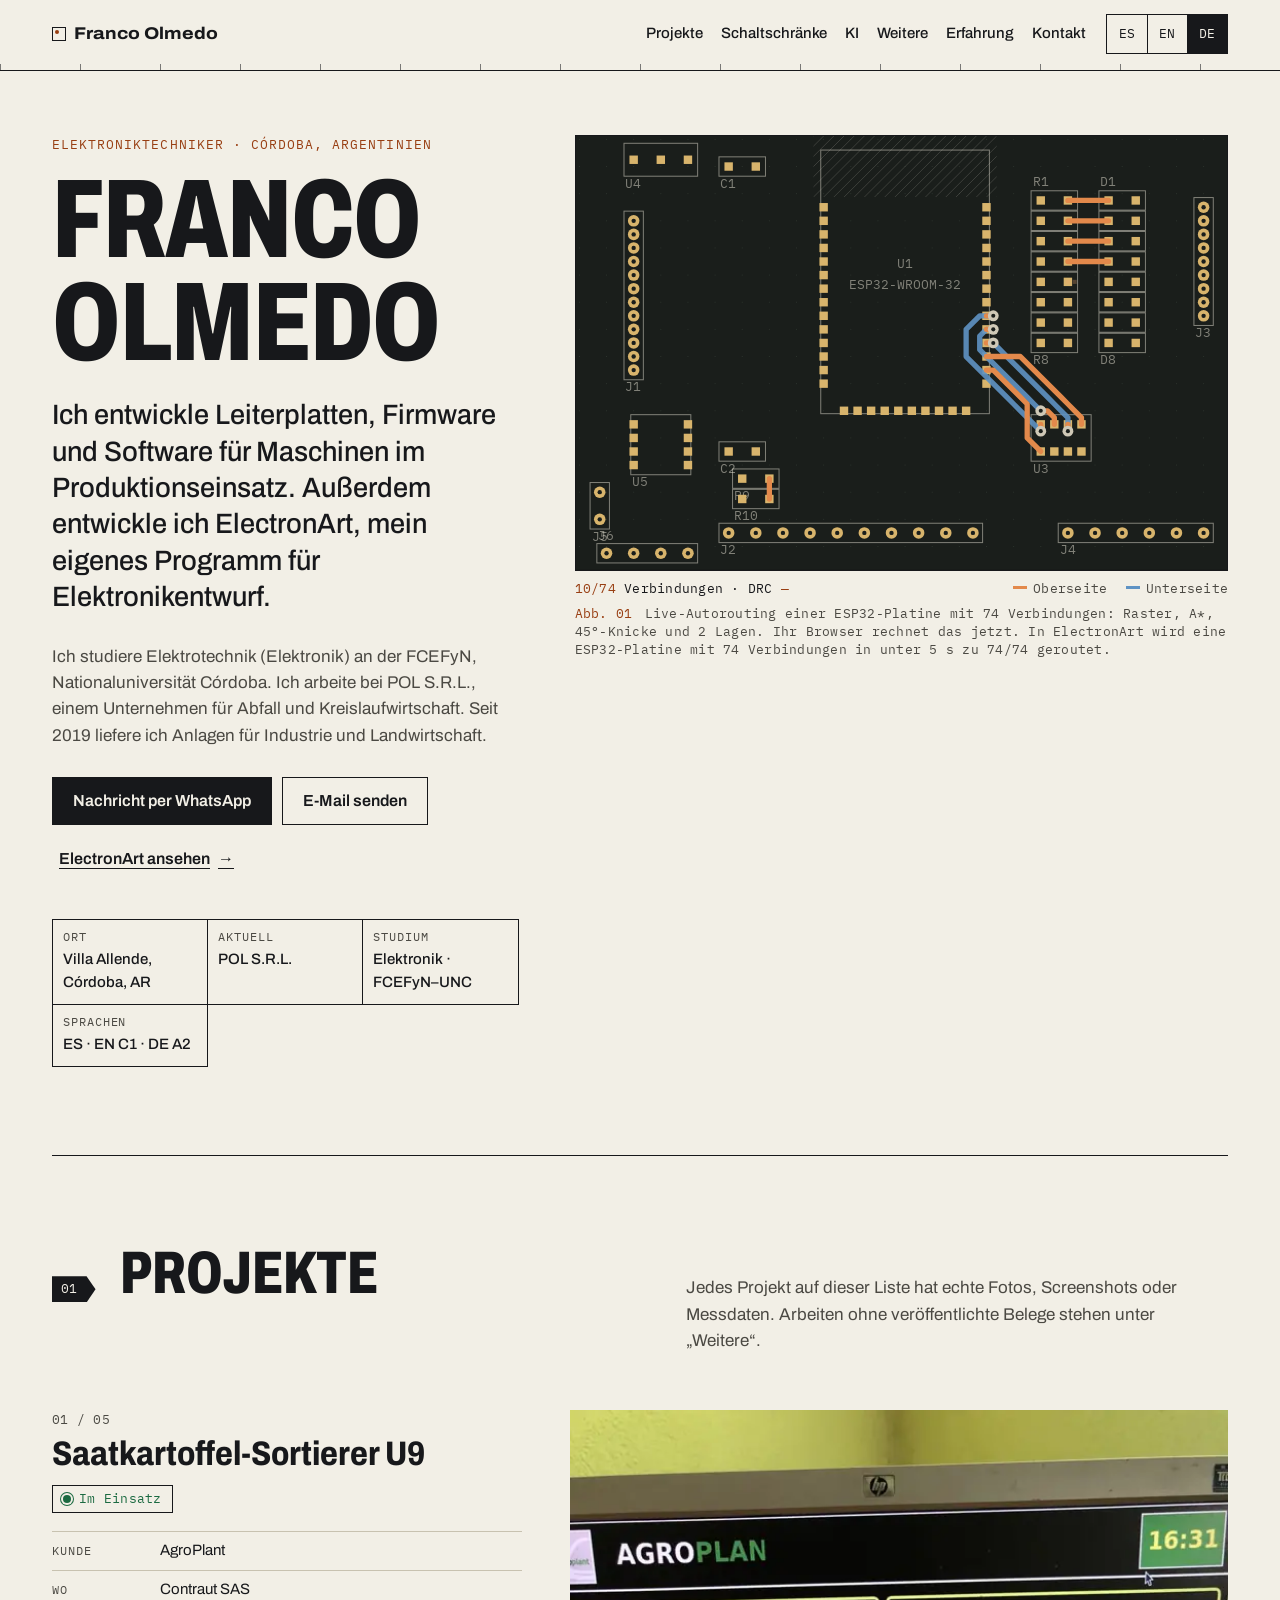
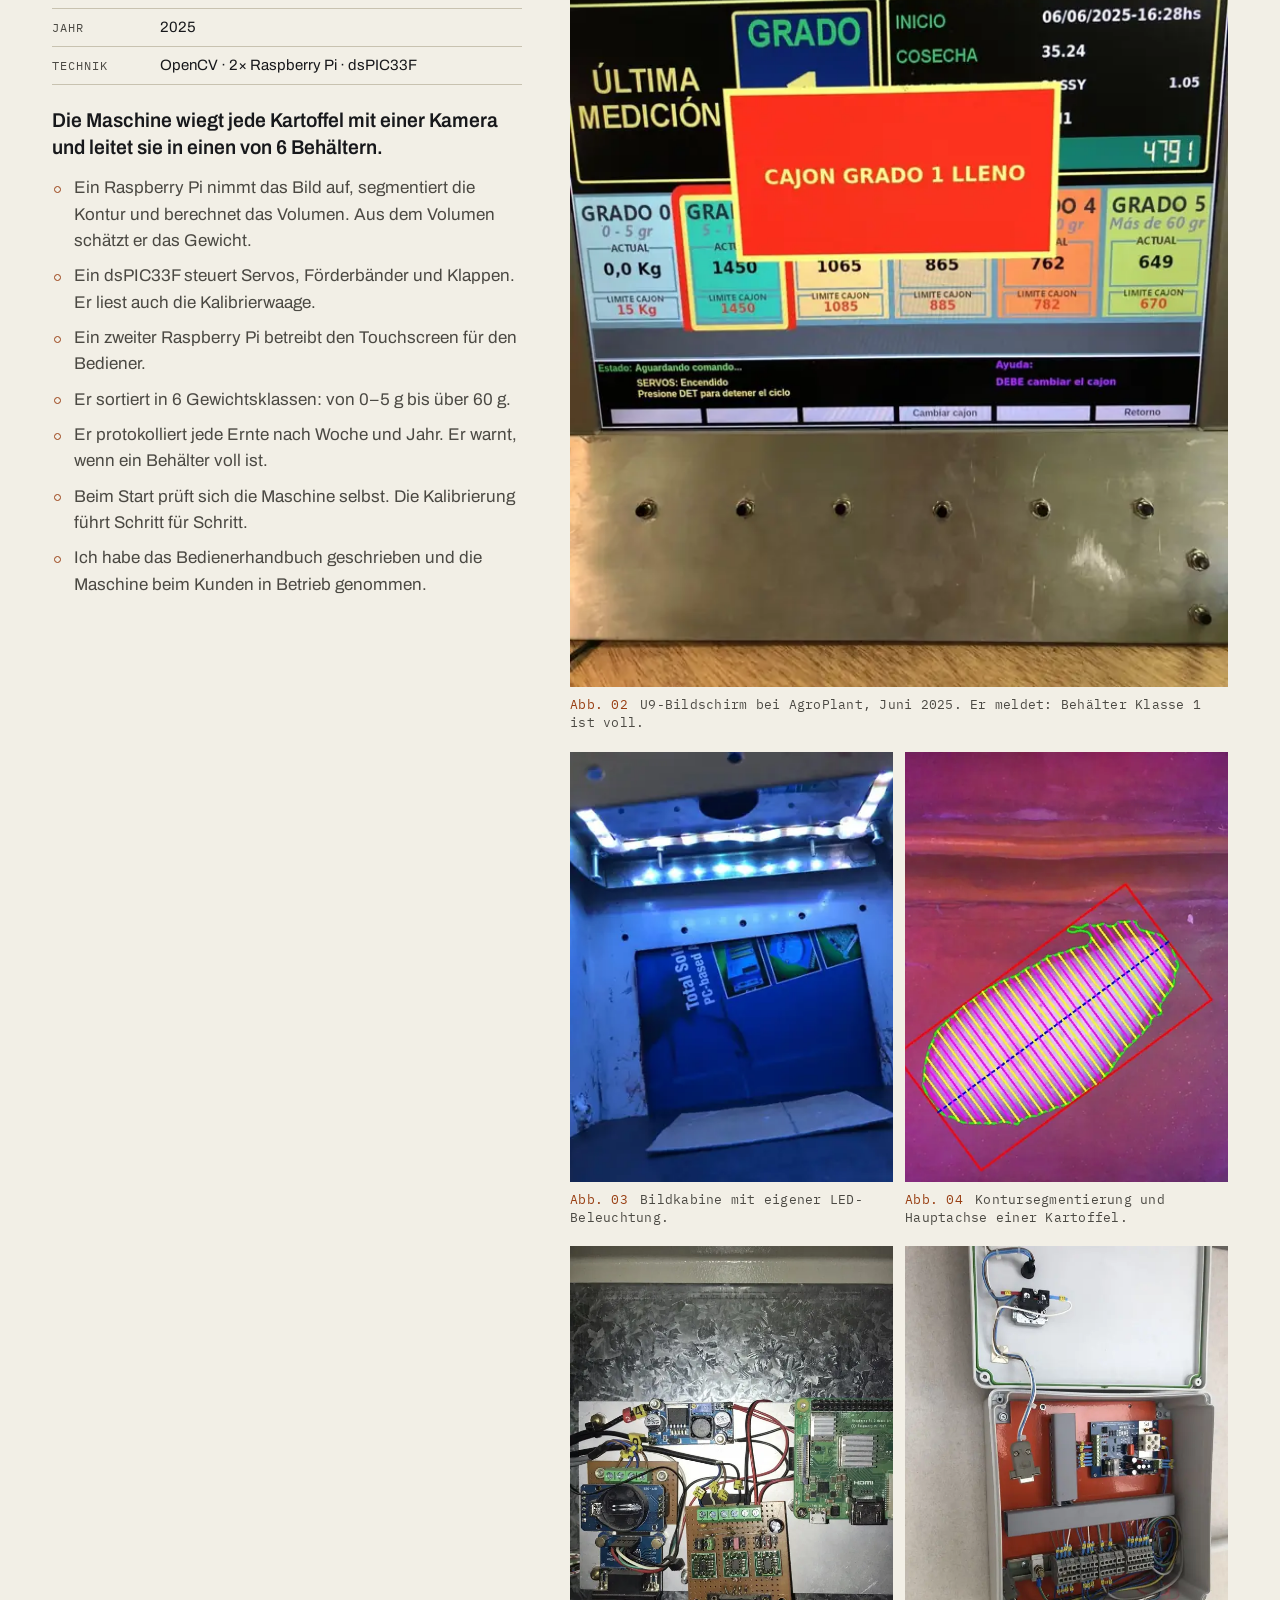
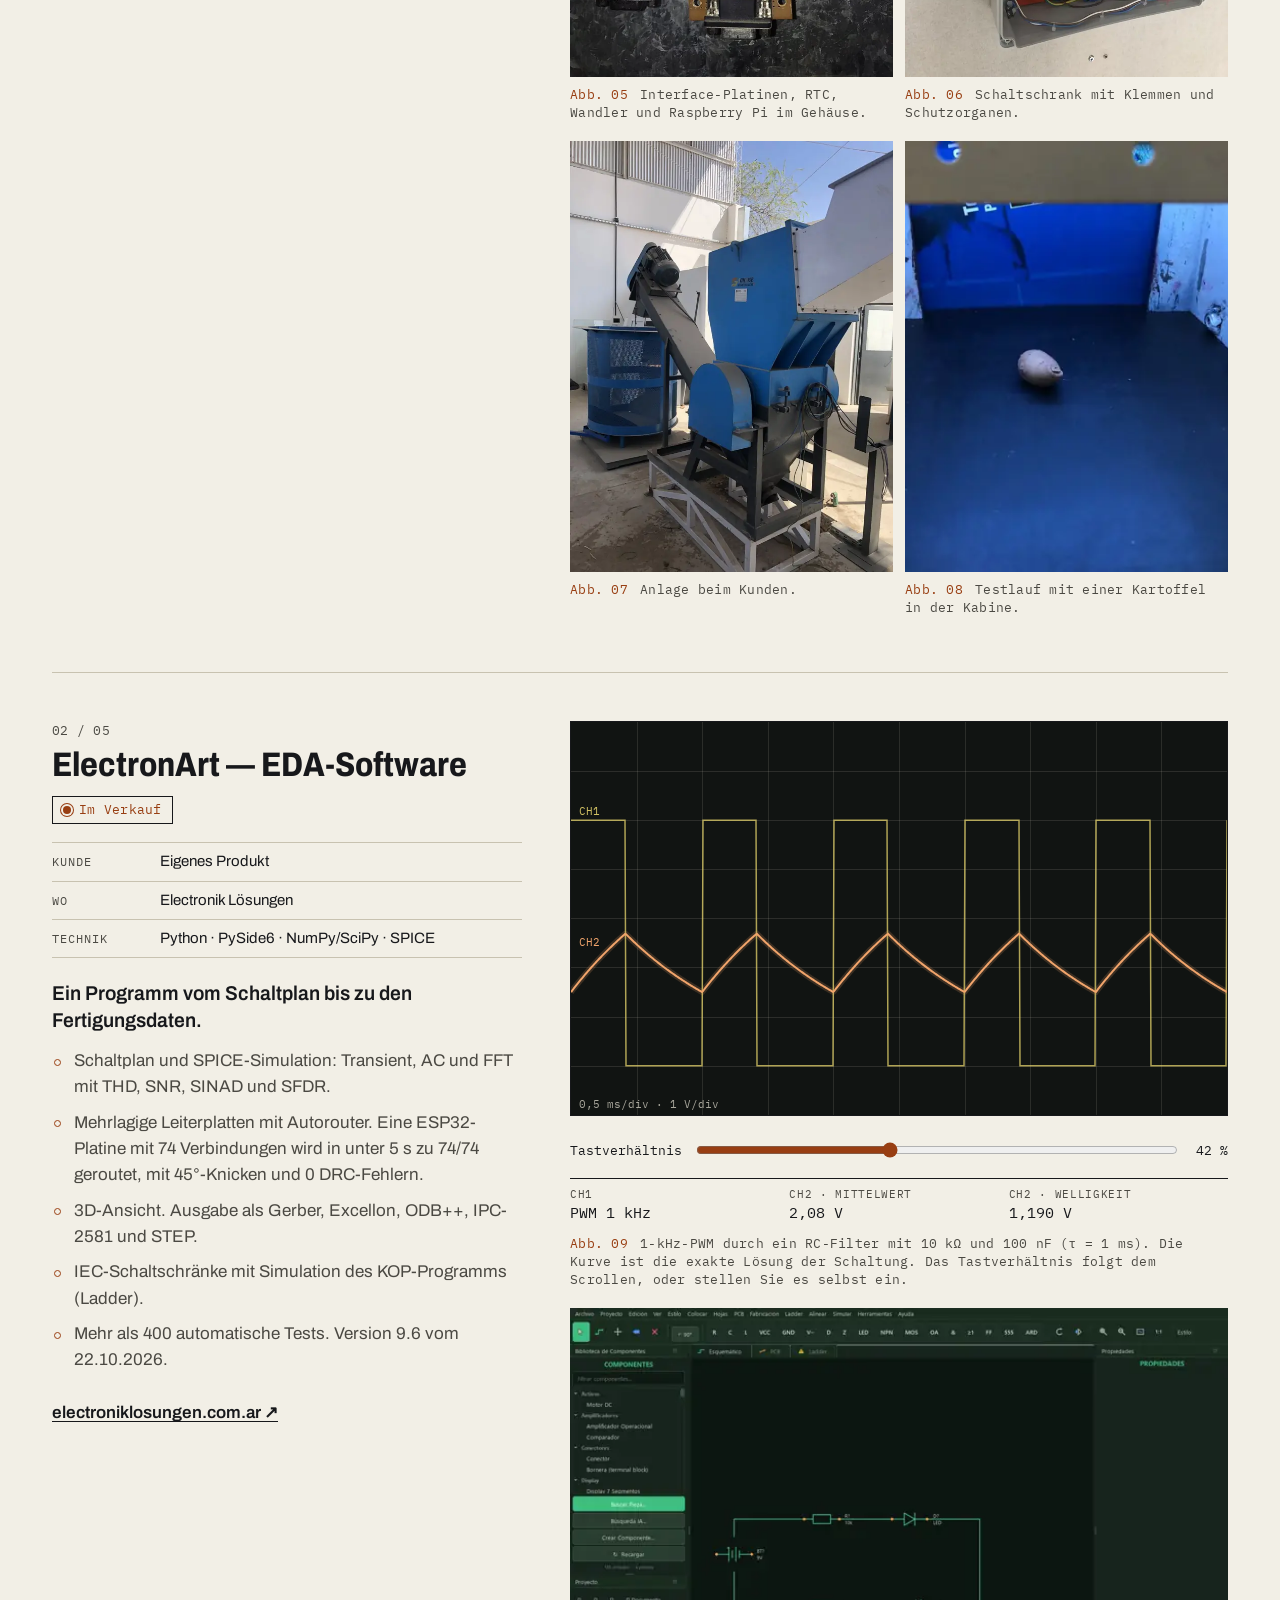
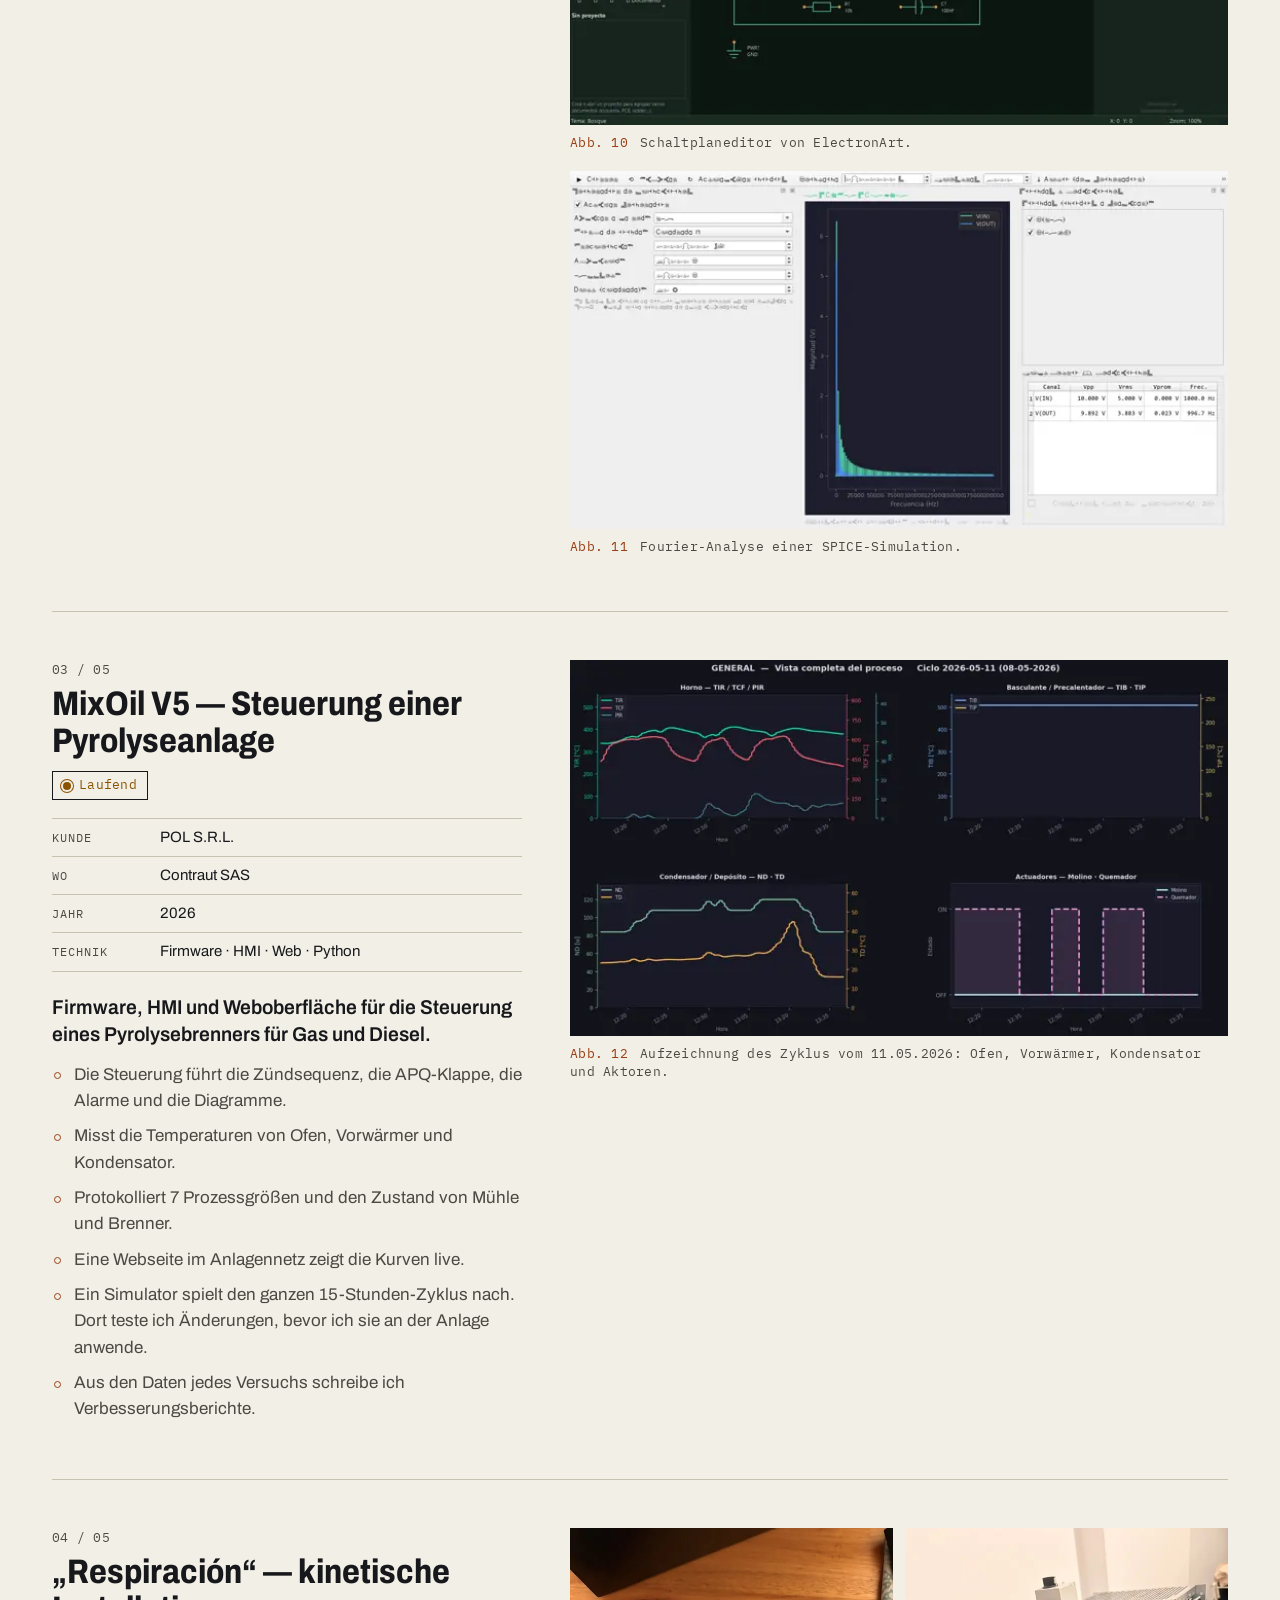
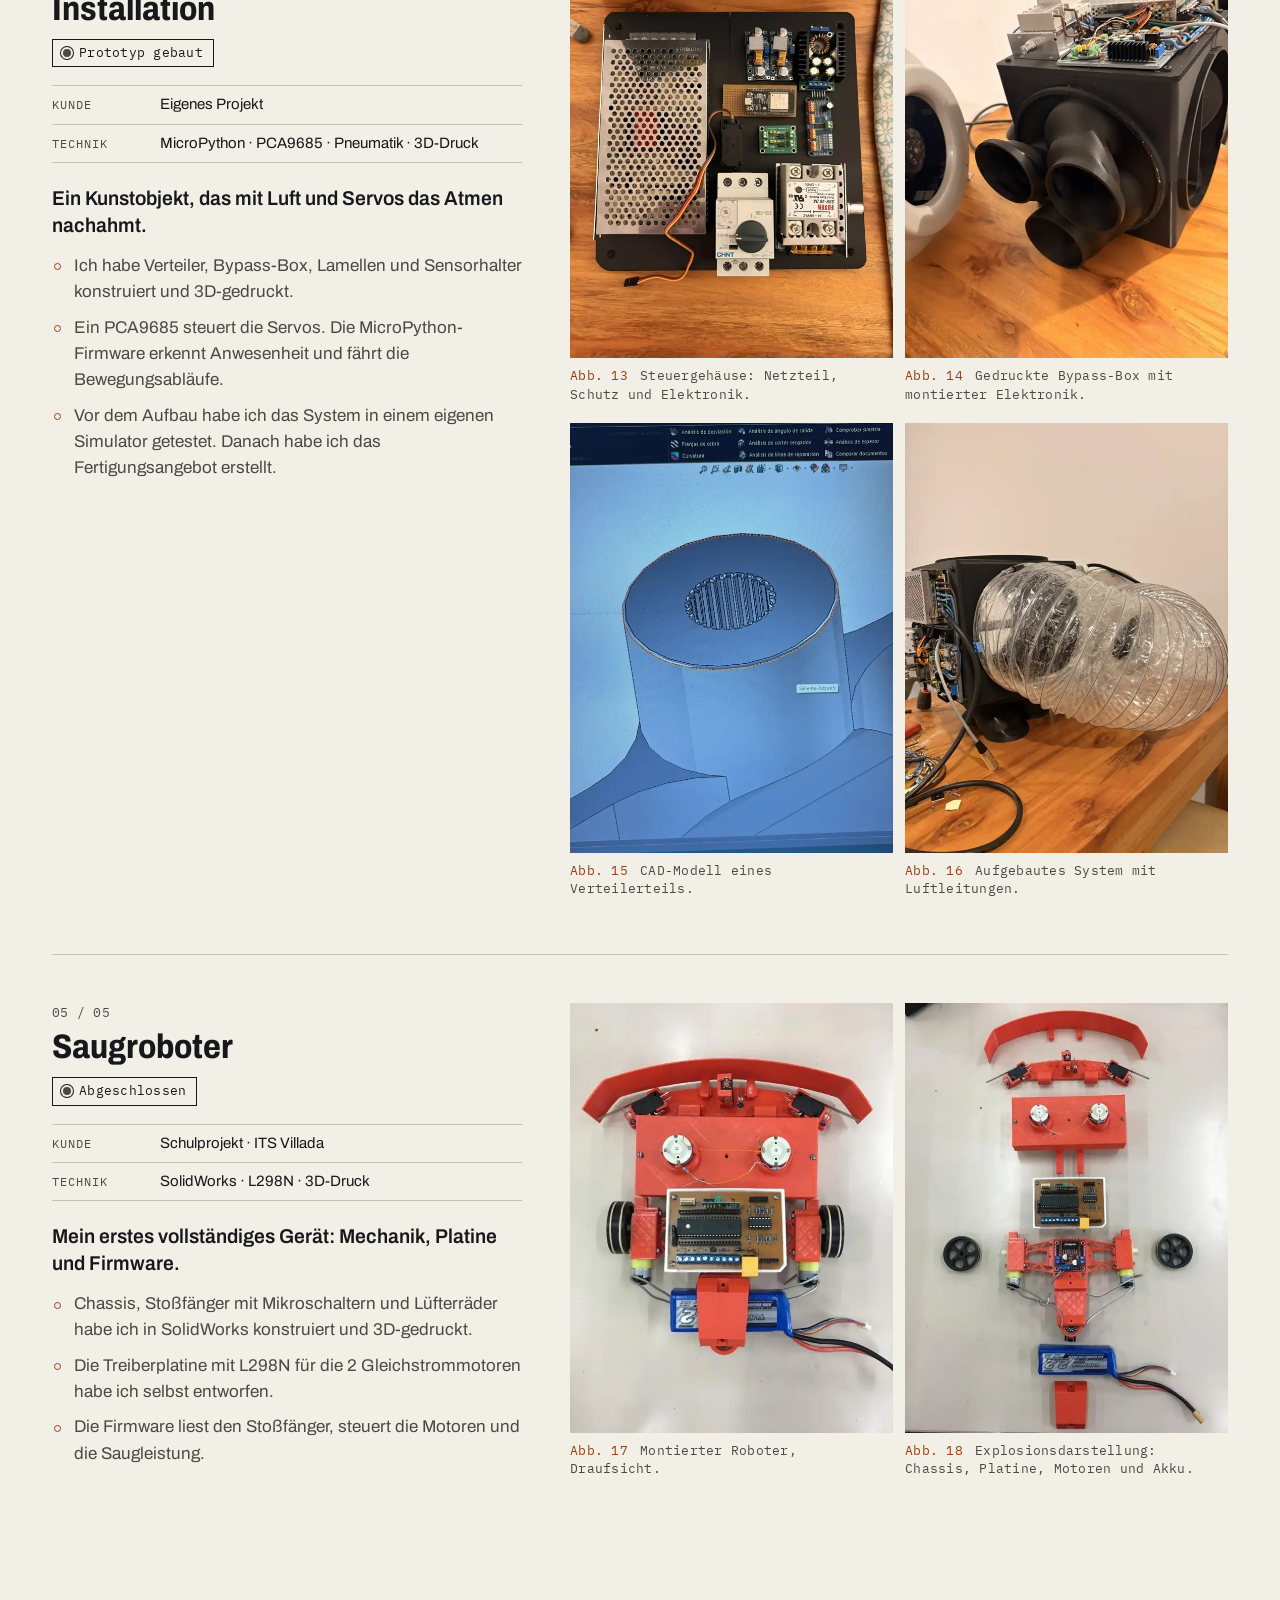
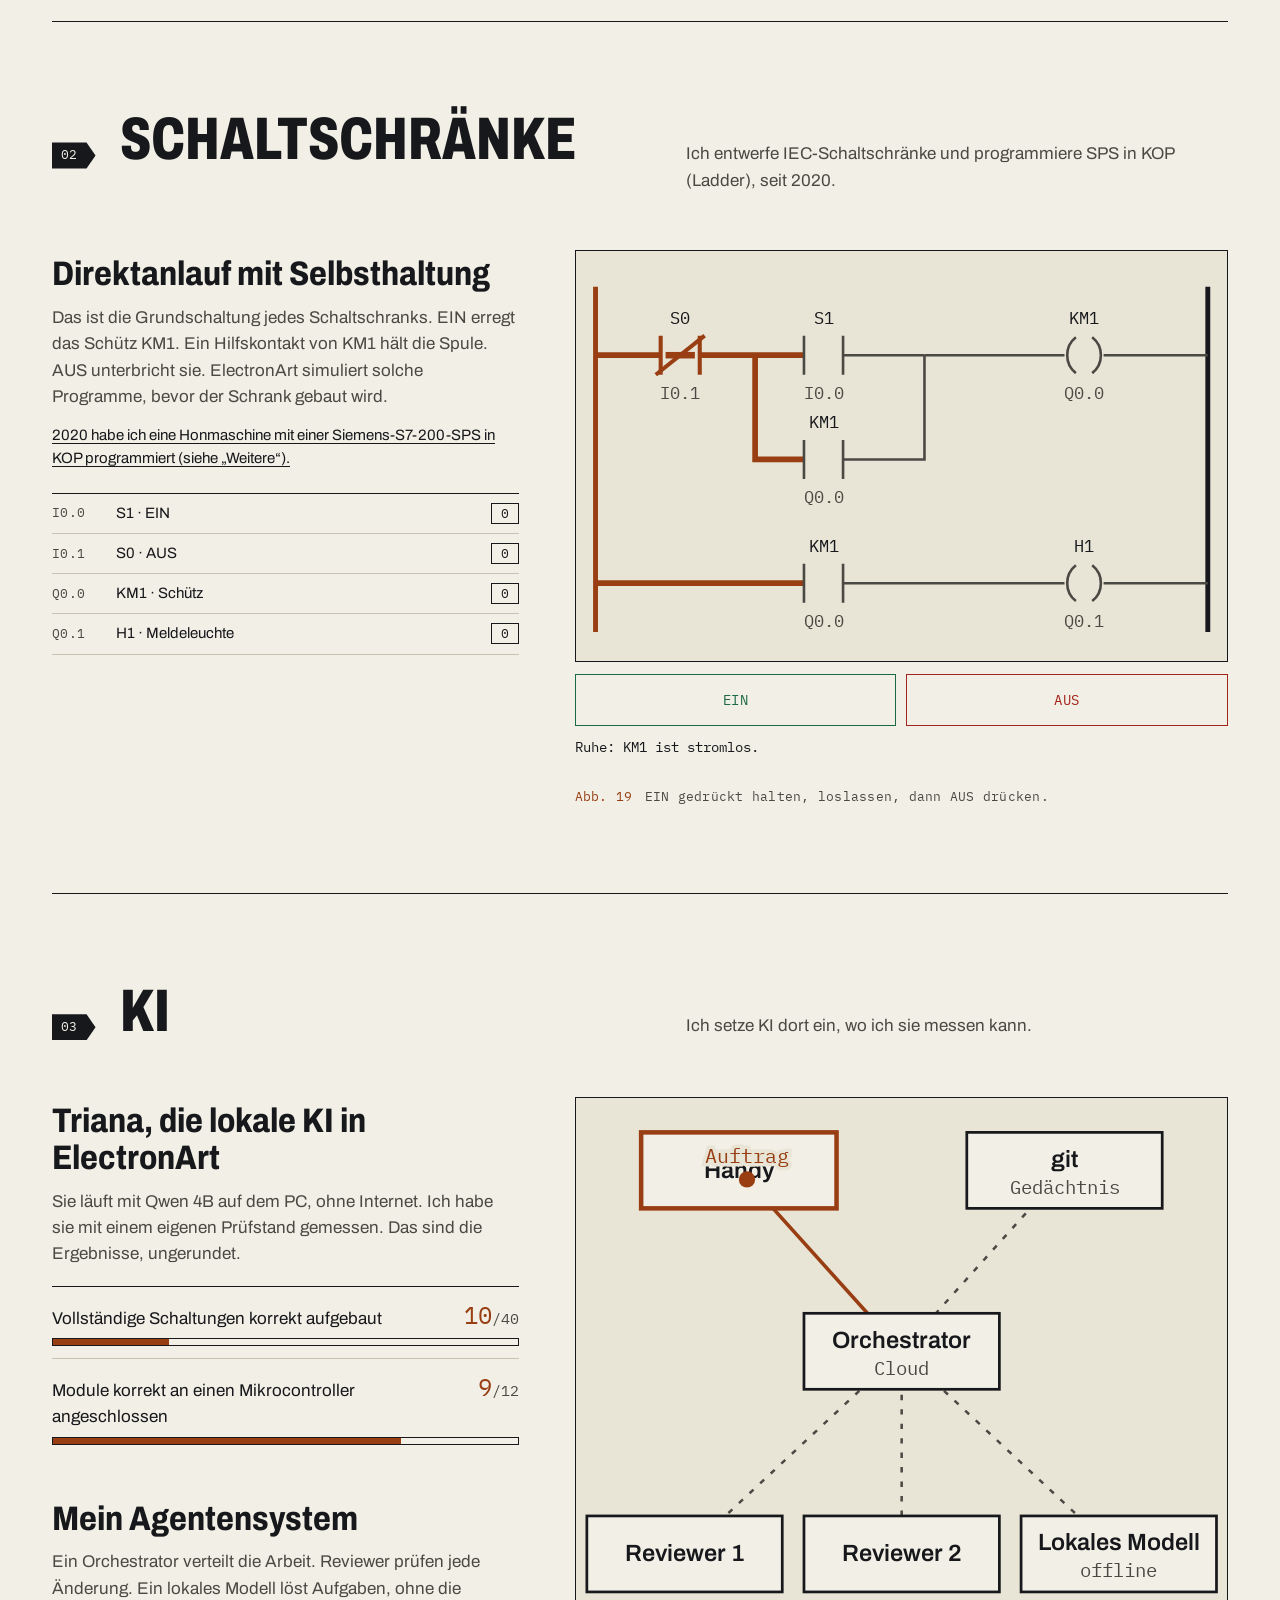
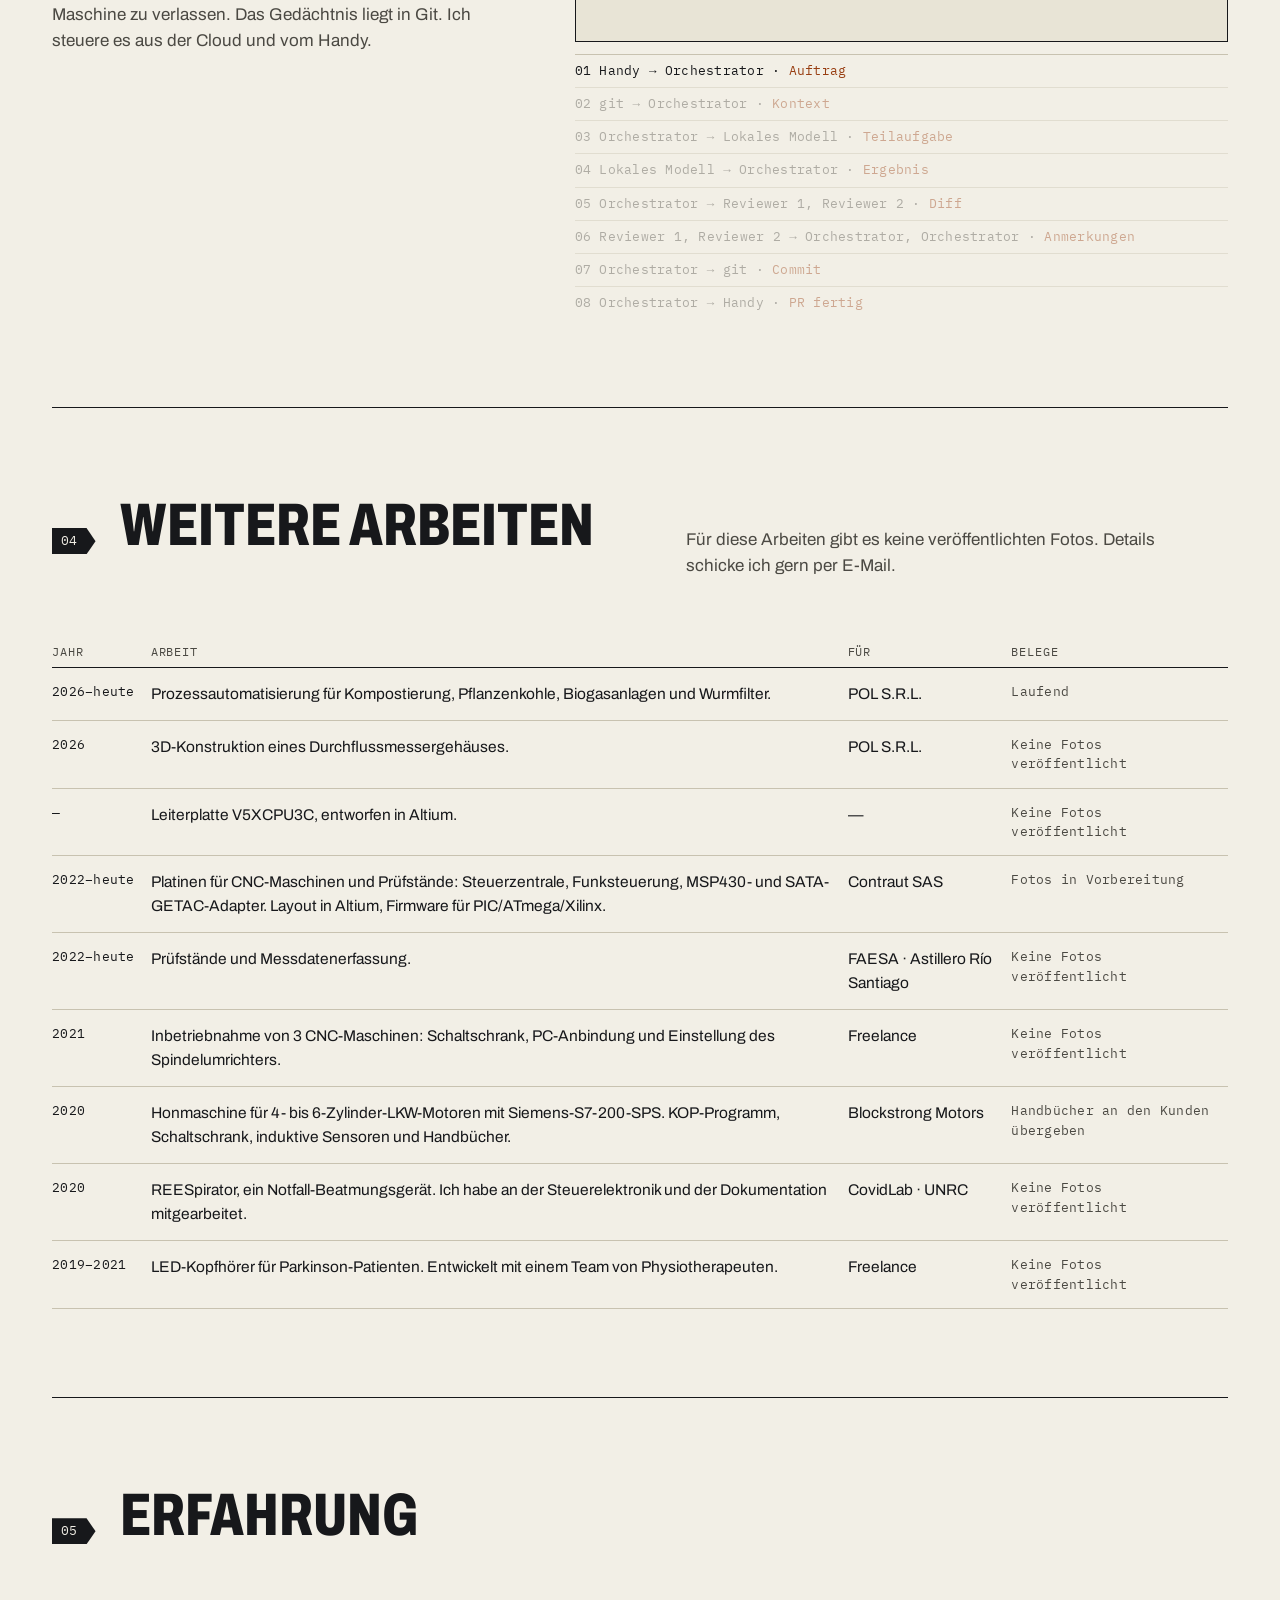
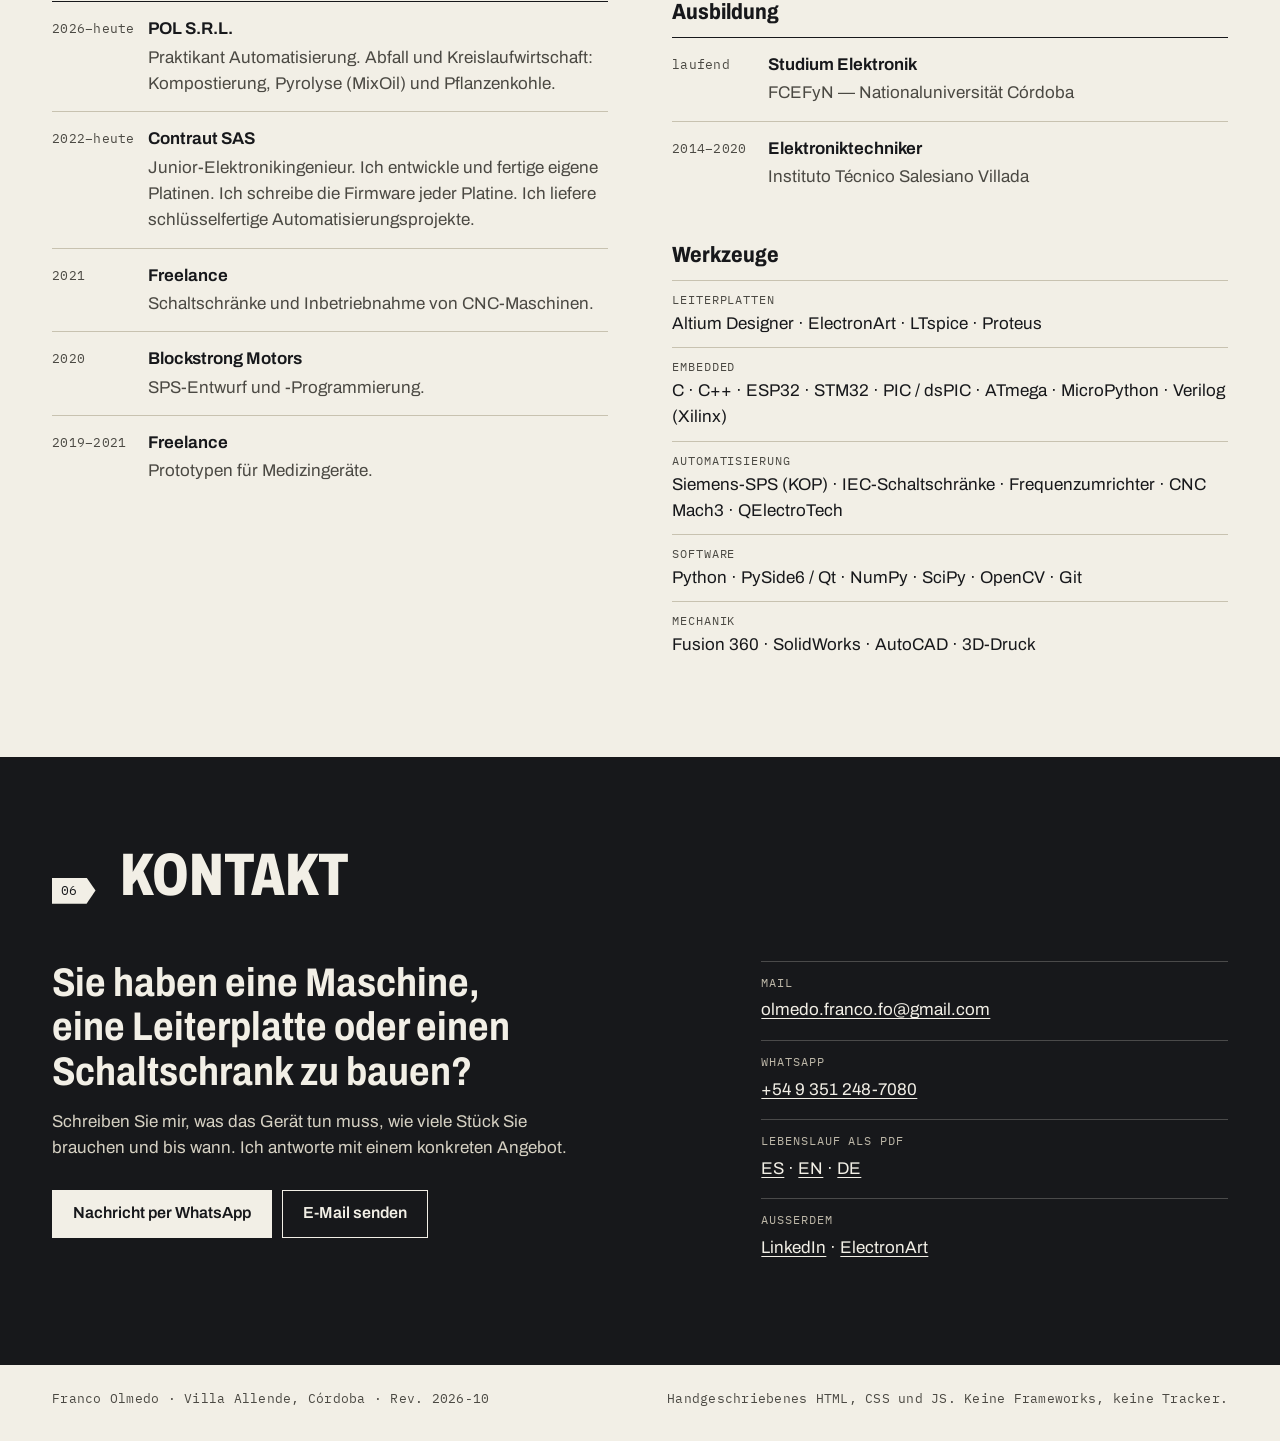
==== commit 9886992e: "Las 4 animaciones: autoruteo en la portada, osciloscopio, Ladder y agentes - Portada: placa ESP32 de" ====
--- a/de/index.html
+++ b/de/index.html
@@ -23,9 +23,11 @@
 <meta name="theme-color" content="#f2efe6">
 <link rel="icon" href="../favicon.svg" type="image/svg+xml">
 <link rel="preload" href="../assets/fonts/archivo-latin-wdth-normal.woff2" as="font" type="font/woff2" crossorigin>
+<script>document.documentElement.className="js"</script>
 <style>@font-face{font-family:Archivo;src:url(../assets/fonts/archivo-latin-wdth-normal.woff2) format("woff2");font-weight:100 900;font-stretch:62% 125%;font-display:swap}
 @font-face{font-family:"Plex Mono";src:url(../assets/fonts/ibm-plex-mono-latin-400-normal.woff2) format("woff2");font-weight:400;font-display:swap}
 :root{--paper:#f2efe6;--paper2:#e8e4d6;--ink:#17181b;--ink2:#4b4943;--rule:#c8c2b0;--cu:#983e12;--cu2:#f0a46b;--ok:#1b6a41;--run:#8a5300;
+--board:#1a1e1b;--cuL:#e3894b;--bot:#5f93c4;
 --sans:Archivo,"Helvetica Neue",Arial,sans-serif;--mono:"Plex Mono",ui-monospace,Menlo,Consolas,monospace;color-scheme:light}
 *,*::before,*::after{box-sizing:border-box}
 html{-webkit-text-size-adjust:100%;scroll-padding-top:84px}
@@ -40,7 +42,7 @@
 @media(min-width:760px){.wrap{padding:0 32px}}
 .skip{position:absolute;left:8px;top:-60px;background:var(--ink);color:var(--paper);padding:10px 14px;z-index:9}
 .skip:focus{top:8px}
-.mono,.kicker,.case-n,.meta dt,.tblock dt,figcaption,.status,.y,.tools dt,.ct-list dt,.foot,.ev,.net,.langs{font-family:var(--mono);font-size:13px;letter-spacing:.02em}
+.mono,.kicker,.case-n,.meta dt,.tblock dt,figcaption,.status,.y,.tools dt,.ct-list dt,.foot,.ev,.net,.langs,.hud,.log{font-family:var(--mono);font-size:13px;letter-spacing:.02em;font-variant-numeric:tabular-nums}
 
 /* cabecera: hoja de plano con marcas de zona */
 .top{background:var(--paper);border-bottom:1px solid var(--ink);position:relative}
@@ -62,11 +64,12 @@
 
 /* portada */
 .hero{display:grid;gap:32px;padding-top:40px;padding-bottom:56px}
-@media(min-width:960px){.hero{grid-template-columns:minmax(0,7fr) minmax(0,5fr);gap:56px;padding-top:72px;padding-bottom:88px;align-items:start}}
+@media(min-width:960px){.hero{grid-template-columns:minmax(0,5fr) minmax(0,7fr);grid-template-areas:"a f" "b f";gap:28px 56px;padding-top:64px;padding-bottom:88px;align-items:start}
+ .hero-a{grid-area:a}.rt{grid-area:f}.hero-b{grid-area:b}}
 .kicker{color:var(--cu);text-transform:uppercase;letter-spacing:.08em}
 h1{font-size:clamp(46px,11vw,112px);line-height:.92;font-weight:800;font-stretch:72%;letter-spacing:-.01em;text-transform:uppercase;margin-top:14px}
 .lead{font-size:clamp(21px,2.6vw,28px);line-height:1.3;font-weight:500;font-stretch:96%;margin-top:22px;max-width:30ch}
-.sub{color:var(--ink2);margin-top:16px;max-width:58ch}
+.sub{color:var(--ink2);max-width:58ch}
 .ctas{display:flex;flex-wrap:wrap;gap:10px;margin-top:28px}
 .btn{display:inline-flex;align-items:center;gap:8px;min-height:48px;padding:0 20px;font-weight:600;font-size:16px;text-decoration:none;border:1.5px solid var(--ink)}
 .btn-1{background:var(--ink);color:var(--paper)}
@@ -170,6 +173,90 @@
 .ct-list dd{font-size:17px;margin-top:2px;overflow-wrap:anywhere}
 .ct-list a{display:inline-block;padding:4px 0}
 .foot{display:flex;flex-wrap:wrap;justify-content:space-between;gap:6px 24px;padding-top:24px;padding-bottom:32px;color:var(--ink2);font-size:12.5px}
+
+/* piezas en vivo: sin JS no se muestran los lienzos */
+html:not(.js) .rt,html:not(.js) .osc{display:none}
+.rt-box,.osc-box{position:relative;border:1px solid var(--ink)}
+.rt-box{aspect-ratio:3/2;background:var(--board)}
+.osc-box{aspect-ratio:5/3;background:#111412}
+.rt canvas,.osc canvas{position:absolute;inset:0;width:100%;height:100%;display:block}
+.hud{display:flex;flex-wrap:wrap;align-items:center;justify-content:space-between;gap:4px 16px;margin-top:8px;font-size:12.5px}
+.hud p{margin:0}
+.hud b{font-weight:400;color:var(--cu)}
+.hud-k{color:var(--ink2)}
+.k{display:inline-block;width:14px;height:3px;margin:0 6px 3px 0;vertical-align:middle}
+.k-top{background:var(--cuL)}.k-bot{background:var(--bot);margin-left:10px}
+.again,.pb{font:13px var(--mono);letter-spacing:.04em;background:none;color:var(--ink);border:1.5px solid var(--ink);padding:0 14px;min-height:40px;cursor:pointer}
+.again:hover{background:var(--ink);color:var(--paper)}
+.rt figcaption{margin-top:6px}
+
+/* osciloscopio */
+.osc-ctl{display:flex;align-items:center;gap:12px;margin-top:10px;font:13px var(--mono)}
+.osc-ctl input{flex:1;min-width:0;height:44px;accent-color:var(--cu)}
+.osc-ctl output{min-width:4.5ch;text-align:right;font-variant-numeric:tabular-nums}
+.osc-read{display:grid;grid-template-columns:repeat(3,minmax(0,1fr));border-top:1px solid var(--ink);margin-top:4px}
+.osc-read div{padding:8px 8px 4px 0}
+.osc-read dt{font:11px var(--mono);letter-spacing:.06em;text-transform:uppercase;color:var(--ink2)}
+.osc-read dd{font:15px var(--mono);font-variant-numeric:tabular-nums;margin-top:2px}
+
+/* bloques de dos columnas: Tableros e IA */
+.duo{display:grid;gap:32px}
+@media(min-width:960px){.duo{grid-template-columns:minmax(0,5fr) minmax(0,7fr);gap:56px;align-items:start}}
+.duo-p{color:var(--ink2);margin-top:12px;max-width:56ch}
+.duo-ev{margin-top:14px;font-size:15px}
+.io{width:100%;border-collapse:collapse;margin-top:22px;font-size:15px}
+.io td{padding:8px 0;border-bottom:1px solid var(--rule)}
+.io tr:first-child td{border-top:1px solid var(--ink)}
+.io .y{width:64px;color:var(--ink2)}
+.io .v{text-align:right}
+[data-io]{display:inline-block;min-width:28px;text-align:center;font:13px var(--mono);border:1px solid var(--ink);padding:1px 0}
+[data-io].hi{background:var(--cu);border-color:var(--cu);color:#fff}
+
+/* Ladder */
+.lad{display:block;width:100%;height:auto;background:var(--paper2);border:1px solid var(--ink)}
+.lad path{fill:none;stroke:var(--ink2);stroke-width:1.6;transition:stroke .12s,stroke-width .12s}
+.lad .rail{stroke:var(--ink);stroke-width:3}
+.lad .rail:not(.r){stroke:var(--cu)}
+.lad .w.on{stroke:var(--cu);stroke-width:3.5}
+.lad text{font:10.5px var(--mono);fill:var(--ink);text-anchor:middle}
+.lad .ad{fill:var(--ink2)}
+.ct .bar{fill:none}
+.ct.cl .bar{fill:var(--cu)}
+.ct.cl path{stroke:var(--cu);stroke-width:2.5}
+.coil circle{fill:none}
+.coil.on circle{fill:var(--cu2)}
+.coil.on path{stroke:var(--cu);stroke-width:2.5}
+.lad-ctl{display:flex;gap:10px;margin-top:12px}
+.pb{flex:1;min-height:52px;font-size:14px;font-weight:400;touch-action:manipulation;-webkit-user-select:none;user-select:none}
+.pb.on{border-color:var(--ok);color:var(--ok)}
+.pb.off{border-color:#a3241c;color:#a3241c}
+.pb.down{color:#fff}.pb.on.down{background:var(--ok)}.pb.off.down{background:#a3241c}
+.lad-msg{font:14px var(--mono);margin-top:12px;min-height:2.9em}
+
+/* IA */
+.bars{margin-top:18px}
+.bars li{display:grid;grid-template-columns:minmax(0,1fr) auto;align-items:baseline;gap:6px 12px;padding:12px 0;border-top:1px solid var(--rule)}
+.bars li:first-child{border-top-color:var(--ink)}
+.bn{font:15px var(--mono);font-variant-numeric:tabular-nums;color:var(--ink2)}
+.bn b{font-size:24px;font-weight:400;color:var(--cu)}
+.bt{grid-column:1/-1;height:8px;border:1px solid var(--ink);background:var(--paper)}
+.bt span{display:block;height:100%;background:var(--cu)}
+.h-ag{margin-top:44px}
+.ag{display:block;width:100%;height:auto;border:1px solid var(--ink);background:var(--paper2)}
+.ag .e{fill:none;stroke:var(--ink2);stroke-width:1.4;stroke-dasharray:3 5}
+.ag .e.on{stroke:var(--cu);stroke-width:2;stroke-dasharray:none}
+.nd rect{fill:var(--paper);stroke:var(--ink);stroke-width:1.5;transition:stroke .2s}
+.nd.on rect{stroke:var(--cu);stroke-width:2.5}
+.nd text{font:600 13px var(--sans);text-anchor:middle;fill:var(--ink)}
+.nd .sub{font:400 10.5px var(--mono);fill:var(--ink2)}
+.msgs circle{fill:var(--cu)}
+.msgs text{font:11px var(--mono);fill:var(--cu);text-anchor:middle;paint-order:stroke;stroke:var(--paper2);stroke-width:4px}
+.log{margin-top:12px;font-size:12.5px}
+.log li{padding:6px 0;border-top:1px solid var(--rule);color:var(--ink2);transition:opacity .2s}
+.log b{font-weight:400;color:var(--cu)}
+.anim .log li{opacity:.4}
+.anim .log li.cur{opacity:1;color:var(--ink)}
+@media(prefers-reduced-motion:reduce){*,*::before,*::after{transition:none!important;scroll-behavior:auto!important}}
 </style>
 <script type="application/ld+json">{"@context":"https://schema.org","@type":"Person","name":"Franco Olmedo","url":"https://franco.electroniklosungen.com.ar/","email":"mailto:olmedo.franco.fo@gmail.com","telephone":"+54 9 351 248-7080","jobTitle":"Elektroniktechniker","worksFor":{"@type":"Organization","name":"POL S.R.L."},"alumniOf":{"@type":"EducationalOrganization","name":"Instituto Técnico Salesiano Villada"},"address":{"@type":"PostalAddress","addressLocality":"Villa Allende","addressRegion":"Córdoba","addressCountry":"AR"},"sameAs":["https://www.linkedin.com/in/franco-olmedo-967405194/","https://electroniklosungen.com.ar"]}</script>
 </head>
@@ -177,18 +264,21 @@
 <a class="skip" href="#main">Zum Inhalt</a>
 <header class="top"><div class="wrap top-in"><a class="brand" href="../"><span class="pin1" aria-hidden="true"></span>Franco Olmedo</a><nav aria-label="Abschnitte"><ul class="nav"><li><a href="#trabajos">Projekte</a></li><li><a href="#tableros">Schaltschränke</a></li><li><a href="#ia">KI</a></li><li><a href="#otros">Weitere</a></li><li><a href="#experiencia">Erfahrung</a></li><li><a href="#contacto">Kontakt</a></li></ul></nav><ul class="langs" aria-label="Idioma / Language / Sprache"><li><a href=".././" hreflang="es" lang="es">ES</a></li><li><a href="../en/" hreflang="en" lang="en">EN</a></li><li><a href="../de/" hreflang="de" lang="de" aria-current="page">DE</a></li></ul></div></header>
 <main id="main">
-<section class="hero wrap" aria-labelledby="h-nombre"><div class="hero-txt"><p class="kicker">Elektroniktechniker · Córdoba, Argentinien</p><h1 id="h-nombre">Franco Olmedo</h1><p class="lead">Ich entwickle Leiterplatten, Firmware und Software für Maschinen im Produktionseinsatz. Außerdem entwickle ich ElectronArt, mein eigenes Programm für Elektronikentwurf.</p><p class="sub">Ich studiere Elektrotechnik (Elektronik) an der FCEFyN, Nationaluniversität Córdoba. Ich arbeite bei POL S.R.L., einem Unternehmen für Abfall und Kreislaufwirtschaft. Seit 2019 liefere ich Anlagen für Industrie und Landwirtschaft.</p><div class="ctas"><a class="btn btn-1" href="https://wa.me/5493512487080?text=Hallo%20Franco%2C%20ich%20schreibe%20dir%20über%20dein%20Portfolio." rel="noopener">Nachricht per WhatsApp</a><a class="btn btn-2" href="mailto:olmedo.franco.fo@gmail.com">E-Mail senden</a><a class="btn btn-3" href="https://electroniklosungen.com.ar" rel="noopener">ElectronArt ansehen <span aria-hidden="true">→</span></a></div><dl class="tblock"><div><dt>Ort</dt><dd>Villa Allende, Córdoba, AR</dd></div><div><dt>Aktuell</dt><dd>POL S.R.L.</dd></div><div><dt>Studium</dt><dd>Elektronik · FCEFyN–UNC</dd></div><div><dt>Sprachen</dt><dd>ES · EN C1 · DE A2</dd></div></dl></div><div class="hero-fig"><figure class="fig"><a href="../assets/img/u9-hmi-grado-1280.webp" aria-label="Bild in voller Größe öffnen: Sortierer U9 bei AgroPlant, Juni 2025. Der Bildschirm meldet: Behälter Klasse 1 ist voll."><img src="../assets/img/u9-hmi-grado-640.webp" srcset="../assets/img/u9-hmi-grado-640.webp 640w, ../assets/img/u9-hmi-grado-1280.webp 1280w" sizes="(min-width: 1000px) 640px, 100vw" width="640" height="853" alt="Sortierer U9 bei AgroPlant, Juni 2025. Der Bildschirm meldet: Behälter Klasse 1 ist voll." fetchpriority="high" decoding="async"></a><figcaption><span class="ref">Abb. 01</span> Sortierer U9 bei AgroPlant, Juni 2025. Der Bildschirm meldet: Behälter Klasse 1 ist voll.</figcaption></figure></div></section>
+<section class="hero wrap" aria-labelledby="h-nombre"><div class="hero-a"><p class="kicker">Elektroniktechniker · Córdoba, Argentinien</p><h1 id="h-nombre">Franco Olmedo</h1><p class="lead">Ich entwickle Leiterplatten, Firmware und Software für Maschinen im Produktionseinsatz. Außerdem entwickle ich ElectronArt, mein eigenes Programm für Elektronikentwurf.</p></div><figure class="live rt" id="ruteo" data-conn="Verbindungen" data-vias="Vias" data-pas="Durchläufe" data-calc="Rechenzeit"><div class="rt-box"><canvas role="img" aria-label="Animation: Autorouting einer Platine mit einem ESP32 und 74 Verbindungen. Die Leiterbahnen entstehen nacheinander, mit 45°-Knicken auf zwei Lagen."></canvas></div><div class="hud"><p class="hud-n"><b>0/74</b> Verbindungen · DRC <b>—</b></p><p class="hud-k"><span class="k k-top"></span>Oberseite <span class="k k-bot"></span>Unterseite</p><button type="button" class="again" hidden>Neu routen</button></div><figcaption><span class="ref">Abb. 01</span> Live-Autorouting einer ESP32-Platine mit 74 Verbindungen: Raster, A*, 45°-Knicke und 2 Lagen. Ihr Browser rechnet das jetzt. In ElectronArt wird eine ESP32-Platine mit 74 Verbindungen in unter 5 s zu 74/74 geroutet.</figcaption></figure><div class="hero-b"><p class="sub">Ich studiere Elektrotechnik (Elektronik) an der FCEFyN, Nationaluniversität Córdoba. Ich arbeite bei POL S.R.L., einem Unternehmen für Abfall und Kreislaufwirtschaft. Seit 2019 liefere ich Anlagen für Industrie und Landwirtschaft.</p><div class="ctas"><a class="btn btn-1" href="https://wa.me/5493512487080?text=Hallo%20Franco%2C%20ich%20schreibe%20dir%20über%20dein%20Portfolio." rel="noopener">Nachricht per WhatsApp</a><a class="btn btn-2" href="mailto:olmedo.franco.fo@gmail.com">E-Mail senden</a><a class="btn btn-3" href="https://electroniklosungen.com.ar" rel="noopener">ElectronArt ansehen <span aria-hidden="true">→</span></a></div><dl class="tblock"><div><dt>Ort</dt><dd>Villa Allende, Córdoba, AR</dd></div><div><dt>Aktuell</dt><dd>POL S.R.L.</dd></div><div><dt>Studium</dt><dd>Elektronik · FCEFyN–UNC</dd></div><div><dt>Sprachen</dt><dd>ES · EN C1 · DE A2</dd></div></dl></div></section>
 <section id="trabajos" class="sec wrap" aria-labelledby="h-trab"><div class="sec-h"><p class="net" aria-hidden="true">01</p><h2 id="h-trab">Projekte</h2><p class="sec-sub">Jedes Projekt auf dieser Liste hat echte Fotos, Screenshots oder Messdaten. Arbeiten ohne veröffentlichte Belege stehen unter „Weitere“.</p></div>
 <article class="case" id="u9" aria-labelledby="h-u9"><div class="case-txt"><p class="case-n">01 / 05</p><h3 id="h-u9">Saatkartoffel-Sortierer U9</h3><p class="status st_op"><span class="led" aria-hidden="true"></span>Im Einsatz</p><dl class="meta"><div><dt>Kunde</dt><dd>AgroPlant</dd></div><div><dt>Wo</dt><dd>Contraut SAS</dd></div><div><dt>Jahr</dt><dd>2025</dd></div><div><dt>Technik</dt><dd>OpenCV · 2× Raspberry Pi · dsPIC33F</dd></div></dl><p class="case-lead">Die Maschine wiegt jede Kartoffel mit einer Kamera und leitet sie in einen von 6 Behältern.</p><ul class="pts"><li>Ein Raspberry Pi nimmt das Bild auf, segmentiert die Kontur und berechnet das Volumen. Aus dem Volumen schätzt er das Gewicht.</li><li>Ein dsPIC33F steuert Servos, Förderbänder und Klappen. Er liest auch die Kalibrierwaage.</li><li>Ein zweiter Raspberry Pi betreibt den Touchscreen für den Bediener.</li><li>Er sortiert in 6 Gewichtsklassen: von 0–5 g bis über 60 g.</li><li>Er protokolliert jede Ernte nach Woche und Jahr. Er warnt, wenn ein Behälter voll ist.</li><li>Beim Start prüft sich die Maschine selbst. Die Kalibrierung führt Schritt für Schritt.</li><li>Ich habe das Bedienerhandbuch geschrieben und die Maschine beim Kunden in Betrieb genommen.</li></ul></div><div class="case-figs"><figure class="fig w"><a href="../assets/img/u9-hmi-grado-1280.webp" aria-label="Bild in voller Größe öffnen: U9-Bildschirm bei AgroPlant, Juni 2025. Er meldet: Behälter Klasse 1 ist voll."><img src="../assets/img/u9-hmi-grado-640.webp" srcset="../assets/img/u9-hmi-grado-640.webp 640w, ../assets/img/u9-hmi-grado-1280.webp 1280w" sizes="(min-width: 1000px) 640px, 100vw" width="640" height="853" alt="U9-Bildschirm bei AgroPlant, Juni 2025. Er meldet: Behälter Klasse 1 ist voll." loading="lazy" decoding="async"></a><figcaption><span class="ref">Abb. 02</span> U9-Bildschirm bei AgroPlant, Juni 2025. Er meldet: Behälter Klasse 1 ist voll.</figcaption></figure><figure class="fig"><a href="../assets/img/u9-camara-1280.webp" aria-label="Bild in voller Größe öffnen: Bildkabine mit eigener LED-Beleuchtung."><img src="../assets/img/u9-camara-640.webp" srcset="../assets/img/u9-camara-640.webp 640w, ../assets/img/u9-camara-1280.webp 1280w" sizes="(min-width: 1000px) 320px, 50vw" width="640" height="480" alt="Bildkabine mit eigener LED-Beleuchtung." loading="lazy" decoding="async"></a><figcaption><span class="ref">Abb. 03</span> Bildkabine mit eigener LED-Beleuchtung.</figcaption></figure><figure class="fig"><a href="../assets/img/u9-segmentacion-1280.webp" aria-label="Bild in voller Größe öffnen: Kontursegmentierung und Hauptachse einer Kartoffel."><img src="../assets/img/u9-segmentacion-640.webp" srcset="../assets/img/u9-segmentacion-640.webp 640w, ../assets/img/u9-segmentacion-1280.webp 1280w" sizes="(min-width: 1000px) 320px, 50vw" width="640" height="640" alt="Kontursegmentierung und Hauptachse einer Kartoffel." loading="lazy" decoding="async"></a><figcaption><span class="ref">Abb. 04</span> Kontursegmentierung und Hauptachse einer Kartoffel.</figcaption></figure><figure class="fig"><a href="../assets/img/u9-placas-1280.webp" aria-label="Bild in voller Größe öffnen: Interface-Platinen, RTC, Wandler und Raspberry Pi im Gehäuse."><img src="../assets/img/u9-placas-640.webp" srcset="../assets/img/u9-placas-640.webp 640w, ../assets/img/u9-placas-1280.webp 1280w" sizes="(min-width: 1000px) 320px, 50vw" width="640" height="853" alt="Interface-Platinen, RTC, Wandler und Raspberry Pi im Gehäuse." loading="lazy" decoding="async"></a><figcaption><span class="ref">Abb. 05</span> Interface-Platinen, RTC, Wandler und Raspberry Pi im Gehäuse.</figcaption></figure><figure class="fig"><a href="../assets/img/u9-tablero-1280.webp" aria-label="Bild in voller Größe öffnen: Schaltschrank mit Klemmen und Schutzorganen."><img src="../assets/img/u9-tablero-640.webp" srcset="../assets/img/u9-tablero-640.webp 640w, ../assets/img/u9-tablero-1280.webp 1280w" sizes="(min-width: 1000px) 320px, 50vw" width="640" height="853" alt="Schaltschrank mit Klemmen und Schutzorganen." loading="lazy" decoding="async"></a><figcaption><span class="ref">Abb. 06</span> Schaltschrank mit Klemmen und Schutzorganen.</figcaption></figure><figure class="fig"><a href="../assets/img/u9-planta-1280.webp" aria-label="Bild in voller Größe öffnen: Anlage beim Kunden."><img src="../assets/img/u9-planta-640.webp" srcset="../assets/img/u9-planta-640.webp 640w, ../assets/img/u9-planta-1280.webp 1280w" sizes="(min-width: 1000px) 320px, 50vw" width="640" height="853" alt="Anlage beim Kunden." loading="lazy" decoding="async"></a><figcaption><span class="ref">Abb. 07</span> Anlage beim Kunden.</figcaption></figure><figure class="fig"><a href="../assets/img/u9-ensayo-1280.webp" aria-label="Bild in voller Größe öffnen: Testlauf mit einer Kartoffel in der Kabine."><img src="../assets/img/u9-ensayo-640.webp" srcset="../assets/img/u9-ensayo-640.webp 640w, ../assets/img/u9-ensayo-1280.webp 1280w" sizes="(min-width: 1000px) 320px, 50vw" width="640" height="480" alt="Testlauf mit einer Kartoffel in der Kabine." loading="lazy" decoding="async"></a><figcaption><span class="ref">Abb. 08</span> Testlauf mit einer Kartoffel in der Kabine.</figcaption></figure></div></article>
-<article class="case" id="electronart" aria-labelledby="h-electronart"><div class="case-txt"><p class="case-n">02 / 05</p><h3 id="h-electronart">ElectronArt — EDA-Software</h3><p class="status st_sale"><span class="led" aria-hidden="true"></span>Im Verkauf</p><dl class="meta"><div><dt>Kunde</dt><dd>Eigenes Produkt</dd></div><div><dt>Wo</dt><dd>Electronik Lösungen</dd></div><div><dt>Technik</dt><dd>Python · PySide6 · NumPy/SciPy · SPICE</dd></div></dl><p class="case-lead">Ein Programm vom Schaltplan bis zu den Fertigungsdaten.</p><ul class="pts"><li>Schaltplan und SPICE-Simulation: Transient, AC und FFT mit THD, SNR, SINAD und SFDR.</li><li>Mehrlagige Leiterplatten mit Autorouter. Eine ESP32-Platine mit 74 Verbindungen wird in unter 5 s zu 74/74 geroutet, mit 45°-Knicken und 0 DRC-Fehlern.</li><li>3D-Ansicht. Ausgabe als Gerber, Excellon, ODB++, IPC-2581 und STEP.</li><li>IEC-Schaltschränke mit Simulation des KOP-Programms (Ladder).</li><li>Mehr als 400 automatische Tests. Version 9.6 vom 22.10.2026.</li></ul><p><a class="ext" href="https://electroniklosungen.com.ar" rel="noopener">electroniklosungen.com.ar <span aria-hidden="true">↗</span></a></p></div><div class="case-figs"><figure class="fig w"><a href="../assets/img/ea-esquematico-1280.webp" aria-label="Bild in voller Größe öffnen: Schaltplaneditor von ElectronArt."><img src="../assets/img/ea-esquematico-640.webp" srcset="../assets/img/ea-esquematico-640.webp 640w, ../assets/img/ea-esquematico-1280.webp 1280w" sizes="(min-width: 1000px) 640px, 100vw" width="640" height="405" alt="Schaltplaneditor von ElectronArt." loading="lazy" decoding="async"></a><figcaption><span class="ref">Abb. 09</span> Schaltplaneditor von ElectronArt.</figcaption></figure><figure class="fig w"><a href="../assets/img/ea-fft-1280.webp" aria-label="Bild in voller Größe öffnen: Fourier-Analyse einer SPICE-Simulation."><img src="../assets/img/ea-fft-640.webp" srcset="../assets/img/ea-fft-640.webp 640w, ../assets/img/ea-fft-1280.webp 1280w" sizes="(min-width: 1000px) 640px, 100vw" width="640" height="348" alt="Fourier-Analyse einer SPICE-Simulation." loading="lazy" decoding="async"></a><figcaption><span class="ref">Abb. 10</span> Fourier-Analyse einer SPICE-Simulation.</figcaption></figure></div></article>
-<article class="case" id="mixoil" aria-labelledby="h-mixoil"><div class="case-txt"><p class="case-n">03 / 05</p><h3 id="h-mixoil">MixOil V5 — Steuerung einer Pyrolyseanlage</h3><p class="status st_run"><span class="led" aria-hidden="true"></span>Laufend</p><dl class="meta"><div><dt>Kunde</dt><dd>POL S.R.L.</dd></div><div><dt>Wo</dt><dd>Contraut SAS</dd></div><div><dt>Jahr</dt><dd>2026</dd></div><div><dt>Technik</dt><dd>Firmware · HMI · Web · Python</dd></div></dl><p class="case-lead">Firmware, HMI und Weboberfläche für die Steuerung eines Pyrolysebrenners für Gas und Diesel.</p><ul class="pts"><li>Die Steuerung führt die Zündsequenz, die APQ-Klappe, die Alarme und die Diagramme.</li><li>Misst die Temperaturen von Ofen, Vorwärmer und Kondensator.</li><li>Protokolliert 7 Prozessgrößen und den Zustand von Mühle und Brenner.</li><li>Eine Webseite im Anlagennetz zeigt die Kurven live.</li><li>Ein Simulator spielt den ganzen 15-Stunden-Zyklus nach. Dort teste ich Änderungen, bevor ich sie an der Anlage anwende.</li><li>Aus den Daten jedes Versuchs schreibe ich Verbesserungsberichte.</li></ul></div><div class="case-figs one"><figure class="fig w"><a href="../assets/img/mixoil-ciclo-1280.webp" aria-label="Bild in voller Größe öffnen: Aufzeichnung des Zyklus vom 11.05.2026: Ofen, Vorwärmer, Kondensator und Aktoren."><img src="../assets/img/mixoil-ciclo-640.webp" srcset="../assets/img/mixoil-ciclo-640.webp 640w, ../assets/img/mixoil-ciclo-1280.webp 1280w" sizes="(min-width: 1000px) 640px, 100vw" width="640" height="366" alt="Aufzeichnung des Zyklus vom 11.05.2026: Ofen, Vorwärmer, Kondensator und Aktoren." loading="lazy" decoding="async"></a><figcaption><span class="ref">Abb. 11</span> Aufzeichnung des Zyklus vom 11.05.2026: Ofen, Vorwärmer, Kondensator und Aktoren.</figcaption></figure></div></article>
-<article class="case" id="respiracion" aria-labelledby="h-respiracion"><div class="case-txt"><p class="case-n">04 / 05</p><h3 id="h-respiracion">„Respiración“ — kinetische Installation</h3><p class="status st_proto"><span class="led" aria-hidden="true"></span>Prototyp gebaut</p><dl class="meta"><div><dt>Kunde</dt><dd>Eigenes Projekt</dd></div><div><dt>Technik</dt><dd>MicroPython · PCA9685 · Pneumatik · 3D-Druck</dd></div></dl><p class="case-lead">Ein Kunstobjekt, das mit Luft und Servos das Atmen nachahmt.</p><ul class="pts"><li>Ich habe Verteiler, Bypass-Box, Lamellen und Sensorhalter konstruiert und 3D-gedruckt.</li><li>Ein PCA9685 steuert die Servos. Die MicroPython-Firmware erkennt Anwesenheit und fährt die Bewegungsabläufe.</li><li>Vor dem Aufbau habe ich das System in einem eigenen Simulator getestet. Danach habe ich das Fertigungsangebot erstellt.</li></ul></div><div class="case-figs"><figure class="fig"><a href="../assets/img/obra-control-1280.webp" aria-label="Bild in voller Größe öffnen: Steuergehäuse: Netzteil, Schutz und Elektronik."><img src="../assets/img/obra-control-640.webp" srcset="../assets/img/obra-control-640.webp 640w, ../assets/img/obra-control-1280.webp 1280w" sizes="(min-width: 1000px) 320px, 50vw" width="640" height="853" alt="Steuergehäuse: Netzteil, Schutz und Elektronik." loading="lazy" decoding="async"></a><figcaption><span class="ref">Abb. 12</span> Steuergehäuse: Netzteil, Schutz und Elektronik.</figcaption></figure><figure class="fig"><a href="../assets/img/obra-ensamble-1280.webp" aria-label="Bild in voller Größe öffnen: Gedruckte Bypass-Box mit montierter Elektronik."><img src="../assets/img/obra-ensamble-640.webp" srcset="../assets/img/obra-ensamble-640.webp 640w, ../assets/img/obra-ensamble-1280.webp 1280w" sizes="(min-width: 1000px) 320px, 50vw" width="640" height="853" alt="Gedruckte Bypass-Box mit montierter Elektronik." loading="lazy" decoding="async"></a><figcaption><span class="ref">Abb. 13</span> Gedruckte Bypass-Box mit montierter Elektronik.</figcaption></figure><figure class="fig"><a href="../assets/img/obra-cad-1280.webp" aria-label="Bild in voller Größe öffnen: CAD-Modell eines Verteilerteils."><img src="../assets/img/obra-cad-640.webp" srcset="../assets/img/obra-cad-640.webp 640w, ../assets/img/obra-cad-1280.webp 1280w" sizes="(min-width: 1000px) 320px, 50vw" width="640" height="1138" alt="CAD-Modell eines Verteilerteils." loading="lazy" decoding="async"></a><figcaption><span class="ref">Abb. 14</span> CAD-Modell eines Verteilerteils.</figcaption></figure><figure class="fig"><a href="../assets/img/obra-completo-1280.webp" aria-label="Bild in voller Größe öffnen: Aufgebautes System mit Luftleitungen."><img src="../assets/img/obra-completo-640.webp" srcset="../assets/img/obra-completo-640.webp 640w, ../assets/img/obra-completo-1280.webp 1280w" sizes="(min-width: 1000px) 320px, 50vw" width="640" height="853" alt="Aufgebautes System mit Luftleitungen." loading="lazy" decoding="async"></a><figcaption><span class="ref">Abb. 15</span> Aufgebautes System mit Luftleitungen.</figcaption></figure></div></article>
-<article class="case" id="robot" aria-labelledby="h-robot"><div class="case-txt"><p class="case-n">05 / 05</p><h3 id="h-robot">Saugroboter</h3><p class="status st_done"><span class="led" aria-hidden="true"></span>Abgeschlossen</p><dl class="meta"><div><dt>Kunde</dt><dd>Schulprojekt · ITS Villada</dd></div><div><dt>Technik</dt><dd>SolidWorks · L298N · 3D-Druck</dd></div></dl><p class="case-lead">Mein erstes vollständiges Gerät: Mechanik, Platine und Firmware.</p><ul class="pts"><li>Chassis, Stoßfänger mit Mikroschaltern und Lüfterräder habe ich in SolidWorks konstruiert und 3D-gedruckt.</li><li>Die Treiberplatine mit L298N für die 2 Gleichstrommotoren habe ich selbst entworfen.</li><li>Die Firmware liest den Stoßfänger, steuert die Motoren und die Saugleistung.</li></ul></div><div class="case-figs"><figure class="fig"><a href="../assets/img/robot-armado-1280.webp" aria-label="Bild in voller Größe öffnen: Montierter Roboter, Draufsicht."><img src="../assets/img/robot-armado-640.webp" srcset="../assets/img/robot-armado-640.webp 640w, ../assets/img/robot-armado-1280.webp 1280w" sizes="(min-width: 1000px) 320px, 50vw" width="640" height="853" alt="Montierter Roboter, Draufsicht." loading="lazy" decoding="async"></a><figcaption><span class="ref">Abb. 16</span> Montierter Roboter, Draufsicht.</figcaption></figure><figure class="fig"><a href="../assets/img/robot-despiece-1280.webp" aria-label="Bild in voller Größe öffnen: Explosionsdarstellung: Chassis, Platine, Motoren und Akku."><img src="../assets/img/robot-despiece-640.webp" srcset="../assets/img/robot-despiece-640.webp 640w, ../assets/img/robot-despiece-1280.webp 1280w" sizes="(min-width: 1000px) 320px, 50vw" width="640" height="853" alt="Explosionsdarstellung: Chassis, Platine, Motoren und Akku." loading="lazy" decoding="async"></a><figcaption><span class="ref">Abb. 17</span> Explosionsdarstellung: Chassis, Platine, Motoren und Akku.</figcaption></figure></div></article>
+<article class="case" id="electronart" aria-labelledby="h-electronart"><div class="case-txt"><p class="case-n">02 / 05</p><h3 id="h-electronart">ElectronArt — EDA-Software</h3><p class="status st_sale"><span class="led" aria-hidden="true"></span>Im Verkauf</p><dl class="meta"><div><dt>Kunde</dt><dd>Eigenes Produkt</dd></div><div><dt>Wo</dt><dd>Electronik Lösungen</dd></div><div><dt>Technik</dt><dd>Python · PySide6 · NumPy/SciPy · SPICE</dd></div></dl><p class="case-lead">Ein Programm vom Schaltplan bis zu den Fertigungsdaten.</p><ul class="pts"><li>Schaltplan und SPICE-Simulation: Transient, AC und FFT mit THD, SNR, SINAD und SFDR.</li><li>Mehrlagige Leiterplatten mit Autorouter. Eine ESP32-Platine mit 74 Verbindungen wird in unter 5 s zu 74/74 geroutet, mit 45°-Knicken und 0 DRC-Fehlern.</li><li>3D-Ansicht. Ausgabe als Gerber, Excellon, ODB++, IPC-2581 und STEP.</li><li>IEC-Schaltschränke mit Simulation des KOP-Programms (Ladder).</li><li>Mehr als 400 automatische Tests. Version 9.6 vom 22.10.2026.</li></ul><p><a class="ext" href="https://electroniklosungen.com.ar" rel="noopener">electroniklosungen.com.ar <span aria-hidden="true">↗</span></a></p></div><div class="case-figs"><figure class="fig w live osc" id="osc"><div class="osc-box"><canvas role="img" aria-label="Oszilloskop: Kanal 1 zeigt eine 1-kHz-PWM, Kanal 2 die Kondensatorspannung des RC-Filters."></canvas></div><div class="osc-ctl"><label for="osc-d">Tastverhältnis</label><input id="osc-d" type="range" min="10" max="90" step="1" value="50"><output for="osc-d">50 %</output></div><dl class="osc-read"><div><dt>CH1</dt><dd>PWM 1 kHz</dd></div><div><dt>CH2 · Mittelwert</dt><dd data-r="avg">2,50 V</dd></div><div><dt>CH2 · Welligkeit</dt><dd data-r="pp">1,225 V</dd></div></dl><figcaption><span class="ref">Abb. 09</span> 1-kHz-PWM durch ein RC-Filter mit 10 kΩ und 100 nF (τ = 1 ms). Die Kurve ist die exakte Lösung der Schaltung. Das Tastverhältnis folgt dem Scrollen, oder stellen Sie es selbst ein.</figcaption></figure><figure class="fig w"><a href="../assets/img/ea-esquematico-1280.webp" aria-label="Bild in voller Größe öffnen: Schaltplaneditor von ElectronArt."><img src="../assets/img/ea-esquematico-640.webp" srcset="../assets/img/ea-esquematico-640.webp 640w, ../assets/img/ea-esquematico-1280.webp 1280w" sizes="(min-width: 1000px) 640px, 100vw" width="640" height="405" alt="Schaltplaneditor von ElectronArt." loading="lazy" decoding="async"></a><figcaption><span class="ref">Abb. 10</span> Schaltplaneditor von ElectronArt.</figcaption></figure><figure class="fig w"><a href="../assets/img/ea-fft-1280.webp" aria-label="Bild in voller Größe öffnen: Fourier-Analyse einer SPICE-Simulation."><img src="../assets/img/ea-fft-640.webp" srcset="../assets/img/ea-fft-640.webp 640w, ../assets/img/ea-fft-1280.webp 1280w" sizes="(min-width: 1000px) 640px, 100vw" width="640" height="348" alt="Fourier-Analyse einer SPICE-Simulation." loading="lazy" decoding="async"></a><figcaption><span class="ref">Abb. 11</span> Fourier-Analyse einer SPICE-Simulation.</figcaption></figure></div></article>
+<article class="case" id="mixoil" aria-labelledby="h-mixoil"><div class="case-txt"><p class="case-n">03 / 05</p><h3 id="h-mixoil">MixOil V5 — Steuerung einer Pyrolyseanlage</h3><p class="status st_run"><span class="led" aria-hidden="true"></span>Laufend</p><dl class="meta"><div><dt>Kunde</dt><dd>POL S.R.L.</dd></div><div><dt>Wo</dt><dd>Contraut SAS</dd></div><div><dt>Jahr</dt><dd>2026</dd></div><div><dt>Technik</dt><dd>Firmware · HMI · Web · Python</dd></div></dl><p class="case-lead">Firmware, HMI und Weboberfläche für die Steuerung eines Pyrolysebrenners für Gas und Diesel.</p><ul class="pts"><li>Die Steuerung führt die Zündsequenz, die APQ-Klappe, die Alarme und die Diagramme.</li><li>Misst die Temperaturen von Ofen, Vorwärmer und Kondensator.</li><li>Protokolliert 7 Prozessgrößen und den Zustand von Mühle und Brenner.</li><li>Eine Webseite im Anlagennetz zeigt die Kurven live.</li><li>Ein Simulator spielt den ganzen 15-Stunden-Zyklus nach. Dort teste ich Änderungen, bevor ich sie an der Anlage anwende.</li><li>Aus den Daten jedes Versuchs schreibe ich Verbesserungsberichte.</li></ul></div><div class="case-figs one"><figure class="fig w"><a href="../assets/img/mixoil-ciclo-1280.webp" aria-label="Bild in voller Größe öffnen: Aufzeichnung des Zyklus vom 11.05.2026: Ofen, Vorwärmer, Kondensator und Aktoren."><img src="../assets/img/mixoil-ciclo-640.webp" srcset="../assets/img/mixoil-ciclo-640.webp 640w, ../assets/img/mixoil-ciclo-1280.webp 1280w" sizes="(min-width: 1000px) 640px, 100vw" width="640" height="366" alt="Aufzeichnung des Zyklus vom 11.05.2026: Ofen, Vorwärmer, Kondensator und Aktoren." loading="lazy" decoding="async"></a><figcaption><span class="ref">Abb. 12</span> Aufzeichnung des Zyklus vom 11.05.2026: Ofen, Vorwärmer, Kondensator und Aktoren.</figcaption></figure></div></article>
+<article class="case" id="respiracion" aria-labelledby="h-respiracion"><div class="case-txt"><p class="case-n">04 / 05</p><h3 id="h-respiracion">„Respiración“ — kinetische Installation</h3><p class="status st_proto"><span class="led" aria-hidden="true"></span>Prototyp gebaut</p><dl class="meta"><div><dt>Kunde</dt><dd>Eigenes Projekt</dd></div><div><dt>Technik</dt><dd>MicroPython · PCA9685 · Pneumatik · 3D-Druck</dd></div></dl><p class="case-lead">Ein Kunstobjekt, das mit Luft und Servos das Atmen nachahmt.</p><ul class="pts"><li>Ich habe Verteiler, Bypass-Box, Lamellen und Sensorhalter konstruiert und 3D-gedruckt.</li><li>Ein PCA9685 steuert die Servos. Die MicroPython-Firmware erkennt Anwesenheit und fährt die Bewegungsabläufe.</li><li>Vor dem Aufbau habe ich das System in einem eigenen Simulator getestet. Danach habe ich das Fertigungsangebot erstellt.</li></ul></div><div class="case-figs"><figure class="fig"><a href="../assets/img/obra-control-1280.webp" aria-label="Bild in voller Größe öffnen: Steuergehäuse: Netzteil, Schutz und Elektronik."><img src="../assets/img/obra-control-640.webp" srcset="../assets/img/obra-control-640.webp 640w, ../assets/img/obra-control-1280.webp 1280w" sizes="(min-width: 1000px) 320px, 50vw" width="640" height="853" alt="Steuergehäuse: Netzteil, Schutz und Elektronik." loading="lazy" decoding="async"></a><figcaption><span class="ref">Abb. 13</span> Steuergehäuse: Netzteil, Schutz und Elektronik.</figcaption></figure><figure class="fig"><a href="../assets/img/obra-ensamble-1280.webp" aria-label="Bild in voller Größe öffnen: Gedruckte Bypass-Box mit montierter Elektronik."><img src="../assets/img/obra-ensamble-640.webp" srcset="../assets/img/obra-ensamble-640.webp 640w, ../assets/img/obra-ensamble-1280.webp 1280w" sizes="(min-width: 1000px) 320px, 50vw" width="640" height="853" alt="Gedruckte Bypass-Box mit montierter Elektronik." loading="lazy" decoding="async"></a><figcaption><span class="ref">Abb. 14</span> Gedruckte Bypass-Box mit montierter Elektronik.</figcaption></figure><figure class="fig"><a href="../assets/img/obra-cad-1280.webp" aria-label="Bild in voller Größe öffnen: CAD-Modell eines Verteilerteils."><img src="../assets/img/obra-cad-640.webp" srcset="../assets/img/obra-cad-640.webp 640w, ../assets/img/obra-cad-1280.webp 1280w" sizes="(min-width: 1000px) 320px, 50vw" width="640" height="1138" alt="CAD-Modell eines Verteilerteils." loading="lazy" decoding="async"></a><figcaption><span class="ref">Abb. 15</span> CAD-Modell eines Verteilerteils.</figcaption></figure><figure class="fig"><a href="../assets/img/obra-completo-1280.webp" aria-label="Bild in voller Größe öffnen: Aufgebautes System mit Luftleitungen."><img src="../assets/img/obra-completo-640.webp" srcset="../assets/img/obra-completo-640.webp 640w, ../assets/img/obra-completo-1280.webp 1280w" sizes="(min-width: 1000px) 320px, 50vw" width="640" height="853" alt="Aufgebautes System mit Luftleitungen." loading="lazy" decoding="async"></a><figcaption><span class="ref">Abb. 16</span> Aufgebautes System mit Luftleitungen.</figcaption></figure></div></article>
+<article class="case" id="robot" aria-labelledby="h-robot"><div class="case-txt"><p class="case-n">05 / 05</p><h3 id="h-robot">Saugroboter</h3><p class="status st_done"><span class="led" aria-hidden="true"></span>Abgeschlossen</p><dl class="meta"><div><dt>Kunde</dt><dd>Schulprojekt · ITS Villada</dd></div><div><dt>Technik</dt><dd>SolidWorks · L298N · 3D-Druck</dd></div></dl><p class="case-lead">Mein erstes vollständiges Gerät: Mechanik, Platine und Firmware.</p><ul class="pts"><li>Chassis, Stoßfänger mit Mikroschaltern und Lüfterräder habe ich in SolidWorks konstruiert und 3D-gedruckt.</li><li>Die Treiberplatine mit L298N für die 2 Gleichstrommotoren habe ich selbst entworfen.</li><li>Die Firmware liest den Stoßfänger, steuert die Motoren und die Saugleistung.</li></ul></div><div class="case-figs"><figure class="fig"><a href="../assets/img/robot-armado-1280.webp" aria-label="Bild in voller Größe öffnen: Montierter Roboter, Draufsicht."><img src="../assets/img/robot-armado-640.webp" srcset="../assets/img/robot-armado-640.webp 640w, ../assets/img/robot-armado-1280.webp 1280w" sizes="(min-width: 1000px) 320px, 50vw" width="640" height="853" alt="Montierter Roboter, Draufsicht." loading="lazy" decoding="async"></a><figcaption><span class="ref">Abb. 17</span> Montierter Roboter, Draufsicht.</figcaption></figure><figure class="fig"><a href="../assets/img/robot-despiece-1280.webp" aria-label="Bild in voller Größe öffnen: Explosionsdarstellung: Chassis, Platine, Motoren und Akku."><img src="../assets/img/robot-despiece-640.webp" srcset="../assets/img/robot-despiece-640.webp 640w, ../assets/img/robot-despiece-1280.webp 1280w" sizes="(min-width: 1000px) 320px, 50vw" width="640" height="853" alt="Explosionsdarstellung: Chassis, Platine, Motoren und Akku." loading="lazy" decoding="async"></a><figcaption><span class="ref">Abb. 18</span> Explosionsdarstellung: Chassis, Platine, Motoren und Akku.</figcaption></figure></div></article>
 </section>
-<section id="otros" class="sec wrap" aria-labelledby="h-otros"><div class="sec-h"><p class="net" aria-hidden="true">02</p><h2 id="h-otros">Weitere Arbeiten</h2><p class="sec-sub">Für diese Arbeiten gibt es keine veröffentlichten Fotos. Details schicke ich gern per E-Mail.</p></div><table class="bom" role="table"><thead role="rowgroup"><tr role="row"><th scope="col" role="columnheader">Jahr</th><th scope="col" role="columnheader">Arbeit</th><th scope="col" role="columnheader">Für</th><th scope="col" role="columnheader">Belege</th></tr></thead><tbody role="rowgroup"><tr role="row"><td role="cell" class="y">2026–heute</td><td role="cell">Prozessautomatisierung für Kompostierung, Pflanzenkohle, Biogasanlagen und Wurmfilter.</td><td role="cell">POL S.R.L.</td><td role="cell" class="ev">Laufend</td></tr><tr role="row"><td role="cell" class="y">2026</td><td role="cell">3D-Konstruktion eines Durchflussmessergehäuses.</td><td role="cell">POL S.R.L.</td><td role="cell" class="ev">Keine Fotos veröffentlicht</td></tr><tr role="row"><td role="cell" class="y">—</td><td role="cell">Leiterplatte V5XCPU3C, entworfen in Altium.</td><td role="cell">—</td><td role="cell" class="ev">Keine Fotos veröffentlicht</td></tr><tr role="row"><td role="cell" class="y">2022–heute</td><td role="cell">Platinen für CNC-Maschinen und Prüfstände: Steuerzentrale, Funksteuerung, MSP430- und SATA-GETAC-Adapter. Layout in Altium, Firmware für PIC/ATmega/Xilinx.</td><td role="cell">Contraut SAS</td><td role="cell" class="ev">Fotos in Vorbereitung</td></tr><tr role="row"><td role="cell" class="y">2022–heute</td><td role="cell">Prüfstände und Messdatenerfassung.</td><td role="cell">FAESA · Astillero Río Santiago</td><td role="cell" class="ev">Keine Fotos veröffentlicht</td></tr><tr role="row"><td role="cell" class="y">2021</td><td role="cell">Inbetriebnahme von 3 CNC-Maschinen: Schaltschrank, PC-Anbindung und Einstellung des Spindelumrichters.</td><td role="cell">Freelance</td><td role="cell" class="ev">Keine Fotos veröffentlicht</td></tr><tr role="row"><td role="cell" class="y">2020</td><td role="cell">Honmaschine für 4- bis 6-Zylinder-LKW-Motoren mit Siemens-S7-200-SPS. KOP-Programm, Schaltschrank, induktive Sensoren und Handbücher.</td><td role="cell">Blockstrong Motors</td><td role="cell" class="ev">Handbücher an den Kunden übergeben</td></tr><tr role="row"><td role="cell" class="y">2020</td><td role="cell">REESpirator, ein Notfall-Beatmungsgerät. Ich habe an der Steuerelektronik und der Dokumentation mitgearbeitet.</td><td role="cell">CovidLab · UNRC</td><td role="cell" class="ev">Keine Fotos veröffentlicht</td></tr><tr role="row"><td role="cell" class="y">2019–2021</td><td role="cell">LED-Kopfhörer für Parkinson-Patienten. Entwickelt mit einem Team von Physiotherapeuten.</td><td role="cell">Freelance</td><td role="cell" class="ev">Keine Fotos veröffentlicht</td></tr></tbody></table></section>
-<section id="experiencia" class="sec wrap" aria-labelledby="h-exp"><div class="sec-h"><p class="net" aria-hidden="true">03</p><h2 id="h-exp">Erfahrung</h2></div><div class="cols"><div><ol class="tl"><li><span class="y">2026–heute</span><div><b>POL S.R.L.</b><p>Praktikant Automatisierung. Abfall und Kreislaufwirtschaft: Kompostierung, Pyrolyse (MixOil) und Pflanzenkohle.</p></div></li><li><span class="y">2022–heute</span><div><b>Contraut SAS</b><p>Junior-Elektronikingenieur. Ich entwickle und fertige eigene Platinen. Ich schreibe die Firmware jeder Platine. Ich liefere schlüsselfertige Automatisierungsprojekte.</p></div></li><li><span class="y">2021</span><div><b>Freelance</b><p>Schaltschränke und Inbetriebnahme von CNC-Maschinen.</p></div></li><li><span class="y">2020</span><div><b>Blockstrong Motors</b><p>SPS-Entwurf und -Programmierung.</p></div></li><li><span class="y">2019–2021</span><div><b>Freelance</b><p>Prototypen für Medizingeräte.</p></div></li></ol></div><div><h3 class="h-sm">Ausbildung</h3><ol class="tl"><li><span class="y">laufend</span><div><b>Studium Elektronik</b><p>FCEFyN — Nationaluniversität Córdoba</p></div></li><li><span class="y">2014–2020</span><div><b>Elektroniktechniker</b><p>Instituto Técnico Salesiano Villada</p></div></li></ol><h3 class="h-sm">Werkzeuge</h3><dl class="tools"><div><dt>Leiterplatten</dt><dd>Altium Designer · ElectronArt · LTspice · Proteus</dd></div><div><dt>Embedded</dt><dd>C · C++ · ESP32 · STM32 · PIC / dsPIC · ATmega · MicroPython · Verilog (Xilinx)</dd></div><div><dt>Automatisierung</dt><dd>Siemens-SPS (KOP) · IEC-Schaltschränke · Frequenzumrichter · CNC Mach3 · QElectroTech</dd></div><div><dt>Software</dt><dd>Python · PySide6 / Qt · NumPy · SciPy · OpenCV · Git</dd></div><div><dt>Mechanik</dt><dd>Fusion 360 · SolidWorks · AutoCAD · 3D-Druck</dd></div></dl></div></div></section>
-<section id="contacto" class="sec contact" aria-labelledby="h-ct"><div class="wrap"><div class="sec-h"><p class="net" aria-hidden="true">04</p><h2 id="h-ct">Kontakt</h2></div><div class="ct-grid"><div><p class="ct-lead">Sie haben eine Maschine, eine Leiterplatte oder einen Schaltschrank zu bauen?</p><p class="ct-sub">Schreiben Sie mir, was das Gerät tun muss, wie viele Stück Sie brauchen und bis wann. Ich antworte mit einem konkreten Angebot.</p><div class="ctas"><a class="btn btn-1" href="https://wa.me/5493512487080?text=Hallo%20Franco%2C%20ich%20schreibe%20dir%20über%20dein%20Portfolio." rel="noopener">Nachricht per WhatsApp</a><a class="btn btn-2" href="mailto:olmedo.franco.fo@gmail.com">E-Mail senden</a></div></div><dl class="ct-list"><div><dt>Mail</dt><dd><a href="mailto:olmedo.franco.fo@gmail.com">olmedo.franco.fo@gmail.com</a></dd></div><div><dt>WhatsApp</dt><dd><a href="https://wa.me/5493512487080?text=Hallo%20Franco%2C%20ich%20schreibe%20dir%20über%20dein%20Portfolio." rel="noopener">+54 9 351 248-7080</a></dd></div><div><dt>Lebenslauf als PDF</dt><dd><a href="../cv-es.pdf" hreflang="es">ES</a> · <a href="../cv-en.pdf" hreflang="en">EN</a> · <a href="../cv-de.pdf" hreflang="de">DE</a></dd></div><div><dt>Außerdem</dt><dd><a href="https://www.linkedin.com/in/franco-olmedo-967405194/" rel="noopener">LinkedIn</a> · <a href="https://electroniklosungen.com.ar" rel="noopener">ElectronArt</a></dd></div></dl></div></div></section>
+<section id="tableros" class="sec wrap" aria-labelledby="h-tab"><div class="sec-h"><p class="net" aria-hidden="true">02</p><h2 id="h-tab">Schaltschränke</h2><p class="sec-sub">Ich entwerfe IEC-Schaltschränke und programmiere SPS in KOP (Ladder), seit 2020.</p></div><div class="duo"><div class="duo-txt"><h3>Direktanlauf mit Selbsthaltung</h3><p class="duo-p">Das ist die Grundschaltung jedes Schaltschranks. EIN erregt das Schütz KM1. Ein Hilfskontakt von KM1 hält die Spule. AUS unterbricht sie. ElectronArt simuliert solche Programme, bevor der Schrank gebaut wird.</p><p class="duo-ev"><a href="#otros">2020 habe ich eine Honmaschine mit einer Siemens-S7-200-SPS in KOP programmiert (siehe „Weitere“).</a></p><table class="io"><tbody><tr><td class="y">I0.0</td><td>S1 · EIN</td><td class="v"><span data-io="I0.0">0</span></td></tr><tr><td class="y">I0.1</td><td>S0 · AUS</td><td class="v"><span data-io="I0.1">0</span></td></tr><tr><td class="y">Q0.0</td><td>KM1 · Schütz</td><td class="v"><span data-io="Q0.0">0</span></td></tr><tr><td class="y">Q0.1</td><td>H1 · Meldeleuchte</td><td class="v"><span data-io="Q0.1">0</span></td></tr></tbody></table></div><figure class="live lad-fig" id="ladder" data-m="[&quot;Ruhe: KM1 ist stromlos.&quot;, &quot;EIN geschlossen: die Spule von KM1 zieht an.&quot;, &quot;Selbsthaltung: der Kontakt von KM1 hält die Spule.&quot;, &quot;AUS geöffnet: KM1 fällt ab, die Selbsthaltung öffnet.&quot;]"><svg class="lad" viewBox="0 0 400 252" role="img" aria-label="KOP-Diagramm eines Anlaufs mit Selbsthaltung: Kontakte S0, S1 und KM1, Spulen KM1 und H1."><path class="rail" d="M12 22V234"/><path class="rail r" d="M388 22V234"/><path class="w" data-p="a" d="M12 64H52"/><path class="w" data-p="b" d="M76 64H140M110 64V128H140"/><path class="w" data-p="c" d="M164 64H214"/><path class="w" data-p="d" d="M164 128H214V64"/><path class="w" data-p="e" d="M214 64H300M324 64H388"/><path class="w" data-p="a" d="M12 204H140"/><path class="w" data-p="f" d="M164 204H300M324 204H388"/><g class="ct nc" data-c="S0"><rect class="bar" x="55" y="62" width="18" height="4"/><path d="M52 52v24M76 52v24"/><path d="M49 76L79 52"/></g><text x="64" y="45">S0</text><text class="ad" x="64" y="91">I0.1</text><g class="ct" data-c="S1"><rect class="bar" x="143" y="62" width="18" height="4"/><path d="M140 52v24M164 52v24"/></g><text x="152" y="45">S1</text><text class="ad" x="152" y="91">I0.0</text><g class="ct" data-c="KM"><rect class="bar" x="143" y="126" width="18" height="4"/><path d="M140 116v24M164 116v24"/></g><text x="152" y="109">KM1</text><text class="ad" x="152" y="155">Q0.0</text><g class="coil" data-k="KM"><circle cx="312" cy="64" r="10"/><path d="M307 53a14 14 0 0 0 0 22M317 53a14 14 0 0 1 0 22"/></g><text x="312" y="45">KM1</text><text class="ad" x="312" y="91">Q0.0</text><g class="ct" data-c="KM"><rect class="bar" x="143" y="202" width="18" height="4"/><path d="M140 192v24M164 192v24"/></g><text x="152" y="185">KM1</text><text class="ad" x="152" y="231">Q0.0</text><g class="coil" data-k="H1"><circle cx="312" cy="204" r="10"/><path d="M307 193a14 14 0 0 0 0 22M317 193a14 14 0 0 1 0 22"/></g><text x="312" y="185">H1</text><text class="ad" x="312" y="231">Q0.1</text></svg><div class="lad-ctl"><button type="button" class="pb on" data-b="S1">EIN</button><button type="button" class="pb off" data-b="S0">AUS</button></div><p class="lad-msg">Ruhe: KM1 ist stromlos.</p><figcaption><span class="ref">Abb. 19</span> EIN gedrückt halten, loslassen, dann AUS drücken.</figcaption></figure></div></section>
+<section id="ia" class="sec wrap" aria-labelledby="h-ia"><div class="sec-h"><p class="net" aria-hidden="true">03</p><h2 id="h-ia">KI</h2><p class="sec-sub">Ich setze KI dort ein, wo ich sie messen kann.</p></div><div class="duo"><div class="duo-txt"><h3>Triana, die lokale KI in ElectronArt</h3><p class="duo-p">Sie läuft mit Qwen 4B auf dem PC, ohne Internet. Ich habe sie mit einem eigenen Prüfstand gemessen. Das sind die Ergebnisse, ungerundet.</p><ul class="bars"><li><span class="bl">Vollständige Schaltungen korrekt aufgebaut</span><span class="bn"><b>10</b>/40</span><span class="bt" aria-hidden="true"><span style="width:25.0%"></span></span></li><li><span class="bl">Module korrekt an einen Mikrocontroller angeschlossen</span><span class="bn"><b>9</b>/12</span><span class="bt" aria-hidden="true"><span style="width:75.0%"></span></span></li></ul><h3 class="h-ag">Mein Agentensystem</h3><p class="duo-p">Ein Orchestrator verteilt die Arbeit. Reviewer prüfen jede Änderung. Ein lokales Modell löst Aufgaben, ohne die Maschine zu verlassen. Das Gedächtnis liegt in Git. Ich steuere es aus der Cloud und vom Handy.</p></div><figure class="live ag-fig" id="agentes" data-seq="[[[&quot;tel&quot;, 1, 0]], [[&quot;git&quot;, 1, 1]], [[&quot;loc&quot;, 1, 2]], [[&quot;loc&quot;, -1, 3]], [[&quot;r1&quot;, 1, 4], [&quot;r2&quot;, 1, 4]], [[&quot;r1&quot;, -1, 5], [&quot;r2&quot;, -1, 5]], [[&quot;git&quot;, -1, 6]], [[&quot;tel&quot;, -1, 7]]]"><svg class="ag" viewBox="0 0 360 300" role="img" aria-label="Schema des Agentensystems: Handy, Orchestrator in der Cloud, Gedächtnis in Git, zwei Reviewer und ein lokales Modell."><path class="e" id="e-tel" d="M90 40L180 140"/><path class="e" id="e-git" d="M270 40L180 140"/><path class="e" id="e-r1" d="M180 140L60 252"/><path class="e" id="e-r2" d="M180 140L180 252"/><path class="e" id="e-loc" d="M180 140L300 252"/><g class="nd" data-n="tel"><rect x="36" y="19" width="108" height="42"/><text x="90" y="44">Handy</text></g><g class="nd" data-n="git"><rect x="216" y="19" width="108" height="42"/><text x="270" y="38">git</text><text class="sub" x="270" y="53">Gedächtnis</text></g><g class="nd" data-n="orq"><rect x="126" y="119" width="108" height="42"/><text x="180" y="138">Orchestrator</text><text class="sub" x="180" y="153">Cloud</text></g><g class="nd" data-n="r1"><rect x="6" y="231" width="108" height="42"/><text x="60" y="256">Reviewer 1</text></g><g class="nd" data-n="r2"><rect x="126" y="231" width="108" height="42"/><text x="180" y="256">Reviewer 2</text></g><g class="nd" data-n="loc"><rect x="246" y="231" width="108" height="42"/><text x="300" y="250">Lokales Modell</text><text class="sub" x="300" y="265">offline</text></g><g class="msgs"></g></svg><ol class="log"><li><span class="y">01</span> Handy → Orchestrator · <b>Auftrag</b></li><li><span class="y">02</span> git → Orchestrator · <b>Kontext</b></li><li><span class="y">03</span> Orchestrator → Lokales Modell · <b>Teilaufgabe</b></li><li><span class="y">04</span> Lokales Modell → Orchestrator · <b>Ergebnis</b></li><li><span class="y">05</span> Orchestrator → Reviewer 1, Reviewer 2 · <b>Diff</b></li><li><span class="y">06</span> Reviewer 1, Reviewer 2 → Orchestrator, Orchestrator · <b>Anmerkungen</b></li><li><span class="y">07</span> Orchestrator → git · <b>Commit</b></li><li><span class="y">08</span> Orchestrator → Handy · <b>PR fertig</b></li></ol></figure></div></section>
+<section id="otros" class="sec wrap" aria-labelledby="h-otros"><div class="sec-h"><p class="net" aria-hidden="true">04</p><h2 id="h-otros">Weitere Arbeiten</h2><p class="sec-sub">Für diese Arbeiten gibt es keine veröffentlichten Fotos. Details schicke ich gern per E-Mail.</p></div><table class="bom" role="table"><thead role="rowgroup"><tr role="row"><th scope="col" role="columnheader">Jahr</th><th scope="col" role="columnheader">Arbeit</th><th scope="col" role="columnheader">Für</th><th scope="col" role="columnheader">Belege</th></tr></thead><tbody role="rowgroup"><tr role="row"><td role="cell" class="y">2026–heute</td><td role="cell">Prozessautomatisierung für Kompostierung, Pflanzenkohle, Biogasanlagen und Wurmfilter.</td><td role="cell">POL S.R.L.</td><td role="cell" class="ev">Laufend</td></tr><tr role="row"><td role="cell" class="y">2026</td><td role="cell">3D-Konstruktion eines Durchflussmessergehäuses.</td><td role="cell">POL S.R.L.</td><td role="cell" class="ev">Keine Fotos veröffentlicht</td></tr><tr role="row"><td role="cell" class="y">—</td><td role="cell">Leiterplatte V5XCPU3C, entworfen in Altium.</td><td role="cell">—</td><td role="cell" class="ev">Keine Fotos veröffentlicht</td></tr><tr role="row"><td role="cell" class="y">2022–heute</td><td role="cell">Platinen für CNC-Maschinen und Prüfstände: Steuerzentrale, Funksteuerung, MSP430- und SATA-GETAC-Adapter. Layout in Altium, Firmware für PIC/ATmega/Xilinx.</td><td role="cell">Contraut SAS</td><td role="cell" class="ev">Fotos in Vorbereitung</td></tr><tr role="row"><td role="cell" class="y">2022–heute</td><td role="cell">Prüfstände und Messdatenerfassung.</td><td role="cell">FAESA · Astillero Río Santiago</td><td role="cell" class="ev">Keine Fotos veröffentlicht</td></tr><tr role="row"><td role="cell" class="y">2021</td><td role="cell">Inbetriebnahme von 3 CNC-Maschinen: Schaltschrank, PC-Anbindung und Einstellung des Spindelumrichters.</td><td role="cell">Freelance</td><td role="cell" class="ev">Keine Fotos veröffentlicht</td></tr><tr role="row"><td role="cell" class="y">2020</td><td role="cell">Honmaschine für 4- bis 6-Zylinder-LKW-Motoren mit Siemens-S7-200-SPS. KOP-Programm, Schaltschrank, induktive Sensoren und Handbücher.</td><td role="cell">Blockstrong Motors</td><td role="cell" class="ev">Handbücher an den Kunden übergeben</td></tr><tr role="row"><td role="cell" class="y">2020</td><td role="cell">REESpirator, ein Notfall-Beatmungsgerät. Ich habe an der Steuerelektronik und der Dokumentation mitgearbeitet.</td><td role="cell">CovidLab · UNRC</td><td role="cell" class="ev">Keine Fotos veröffentlicht</td></tr><tr role="row"><td role="cell" class="y">2019–2021</td><td role="cell">LED-Kopfhörer für Parkinson-Patienten. Entwickelt mit einem Team von Physiotherapeuten.</td><td role="cell">Freelance</td><td role="cell" class="ev">Keine Fotos veröffentlicht</td></tr></tbody></table></section>
+<section id="experiencia" class="sec wrap" aria-labelledby="h-exp"><div class="sec-h"><p class="net" aria-hidden="true">05</p><h2 id="h-exp">Erfahrung</h2></div><div class="cols"><div><ol class="tl"><li><span class="y">2026–heute</span><div><b>POL S.R.L.</b><p>Praktikant Automatisierung. Abfall und Kreislaufwirtschaft: Kompostierung, Pyrolyse (MixOil) und Pflanzenkohle.</p></div></li><li><span class="y">2022–heute</span><div><b>Contraut SAS</b><p>Junior-Elektronikingenieur. Ich entwickle und fertige eigene Platinen. Ich schreibe die Firmware jeder Platine. Ich liefere schlüsselfertige Automatisierungsprojekte.</p></div></li><li><span class="y">2021</span><div><b>Freelance</b><p>Schaltschränke und Inbetriebnahme von CNC-Maschinen.</p></div></li><li><span class="y">2020</span><div><b>Blockstrong Motors</b><p>SPS-Entwurf und -Programmierung.</p></div></li><li><span class="y">2019–2021</span><div><b>Freelance</b><p>Prototypen für Medizingeräte.</p></div></li></ol></div><div><h3 class="h-sm">Ausbildung</h3><ol class="tl"><li><span class="y">laufend</span><div><b>Studium Elektronik</b><p>FCEFyN — Nationaluniversität Córdoba</p></div></li><li><span class="y">2014–2020</span><div><b>Elektroniktechniker</b><p>Instituto Técnico Salesiano Villada</p></div></li></ol><h3 class="h-sm">Werkzeuge</h3><dl class="tools"><div><dt>Leiterplatten</dt><dd>Altium Designer · ElectronArt · LTspice · Proteus</dd></div><div><dt>Embedded</dt><dd>C · C++ · ESP32 · STM32 · PIC / dsPIC · ATmega · MicroPython · Verilog (Xilinx)</dd></div><div><dt>Automatisierung</dt><dd>Siemens-SPS (KOP) · IEC-Schaltschränke · Frequenzumrichter · CNC Mach3 · QElectroTech</dd></div><div><dt>Software</dt><dd>Python · PySide6 / Qt · NumPy · SciPy · OpenCV · Git</dd></div><div><dt>Mechanik</dt><dd>Fusion 360 · SolidWorks · AutoCAD · 3D-Druck</dd></div></dl></div></div></section>
+<section id="contacto" class="sec contact" aria-labelledby="h-ct"><div class="wrap"><div class="sec-h"><p class="net" aria-hidden="true">06</p><h2 id="h-ct">Kontakt</h2></div><div class="ct-grid"><div><p class="ct-lead">Sie haben eine Maschine, eine Leiterplatte oder einen Schaltschrank zu bauen?</p><p class="ct-sub">Schreiben Sie mir, was das Gerät tun muss, wie viele Stück Sie brauchen und bis wann. Ich antworte mit einem konkreten Angebot.</p><div class="ctas"><a class="btn btn-1" href="https://wa.me/5493512487080?text=Hallo%20Franco%2C%20ich%20schreibe%20dir%20über%20dein%20Portfolio." rel="noopener">Nachricht per WhatsApp</a><a class="btn btn-2" href="mailto:olmedo.franco.fo@gmail.com">E-Mail senden</a></div></div><dl class="ct-list"><div><dt>Mail</dt><dd><a href="mailto:olmedo.franco.fo@gmail.com">olmedo.franco.fo@gmail.com</a></dd></div><div><dt>WhatsApp</dt><dd><a href="https://wa.me/5493512487080?text=Hallo%20Franco%2C%20ich%20schreibe%20dir%20über%20dein%20Portfolio." rel="noopener">+54 9 351 248-7080</a></dd></div><div><dt>Lebenslauf als PDF</dt><dd><a href="../cv-es.pdf" hreflang="es">ES</a> · <a href="../cv-en.pdf" hreflang="en">EN</a> · <a href="../cv-de.pdf" hreflang="de">DE</a></dd></div><div><dt>Außerdem</dt><dd><a href="https://www.linkedin.com/in/franco-olmedo-967405194/" rel="noopener">LinkedIn</a> · <a href="https://electroniklosungen.com.ar" rel="noopener">ElectronArt</a></dd></div></dl></div></div></section>
 </main>
 <footer class="foot wrap"><p>Franco Olmedo · Villa Allende, Córdoba · Rev. 2026-10</p><p>Handgeschriebenes HTML, CSS und JS. Keine Frameworks, keine Tracker.</p></footer>
+<script src="../assets/js/ruteo.js" defer></script><script src="../assets/js/motor.js" defer></script>
 </body>
 </html>
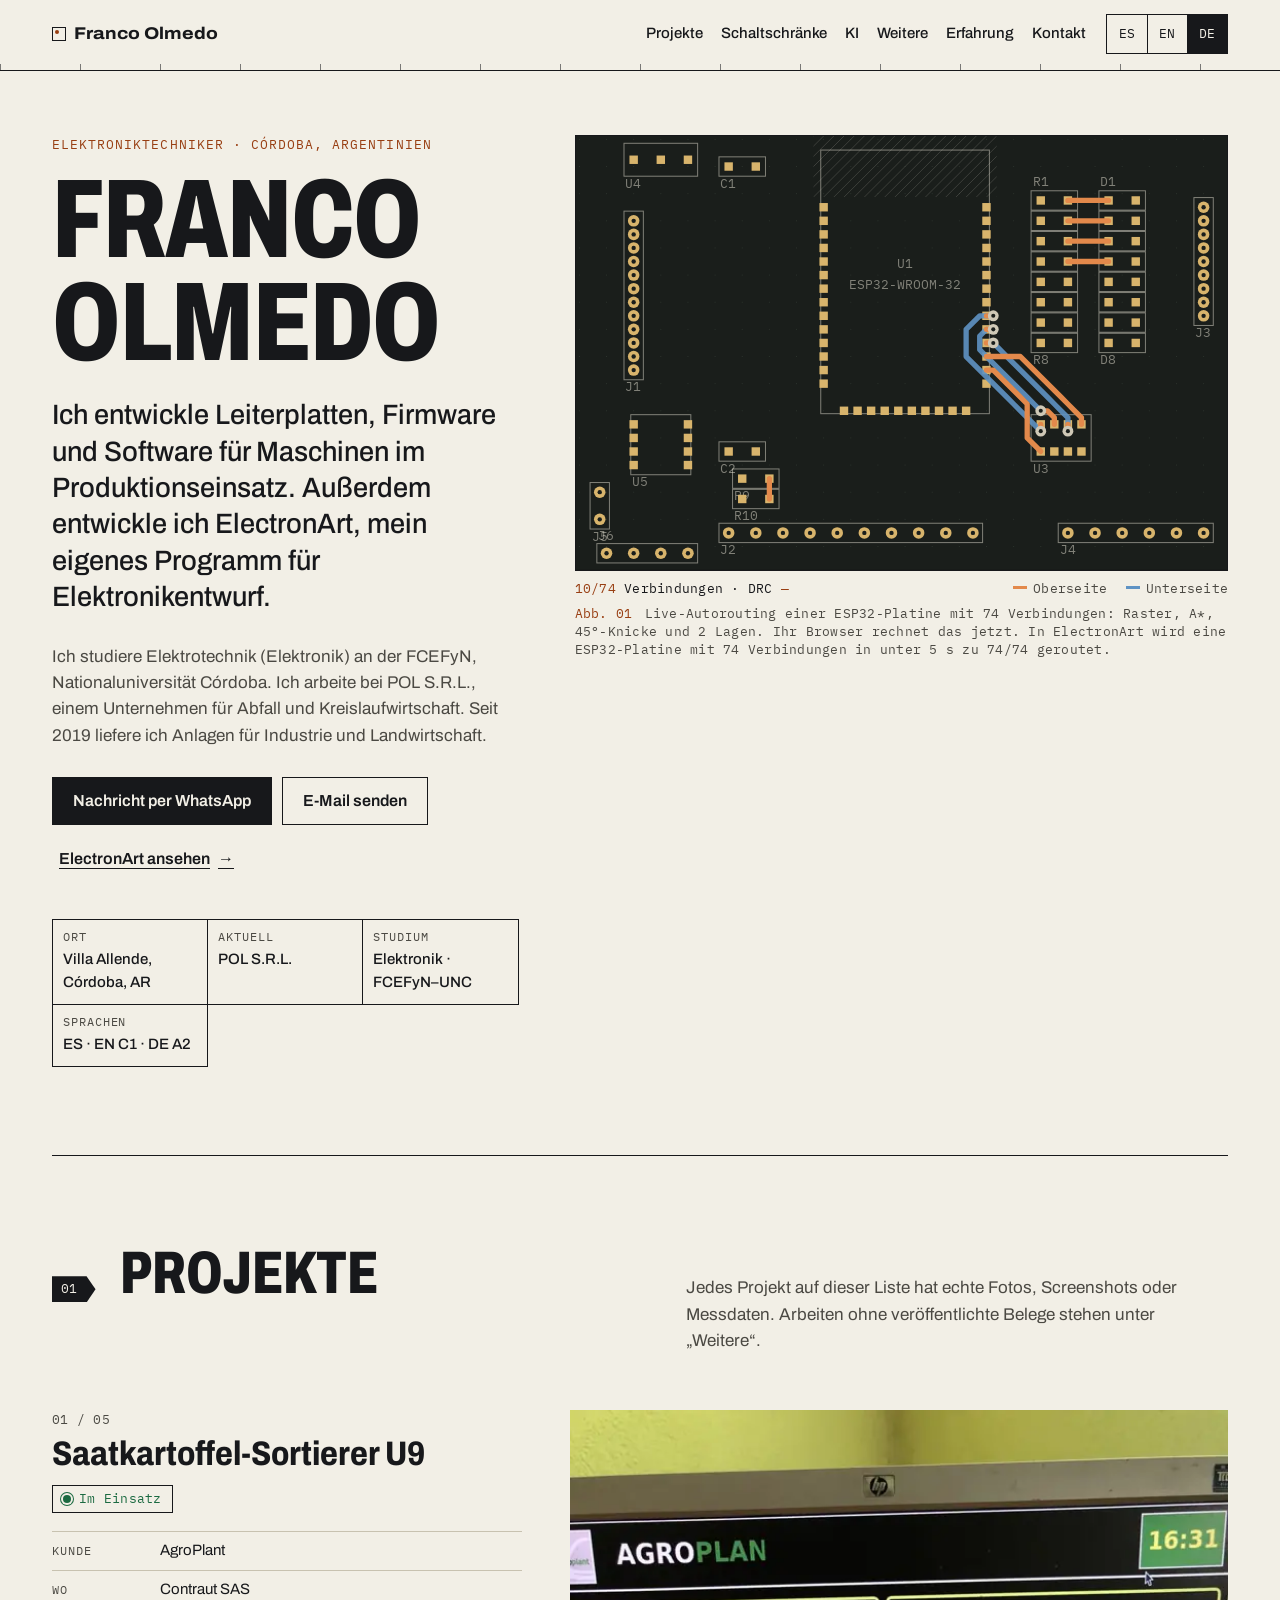
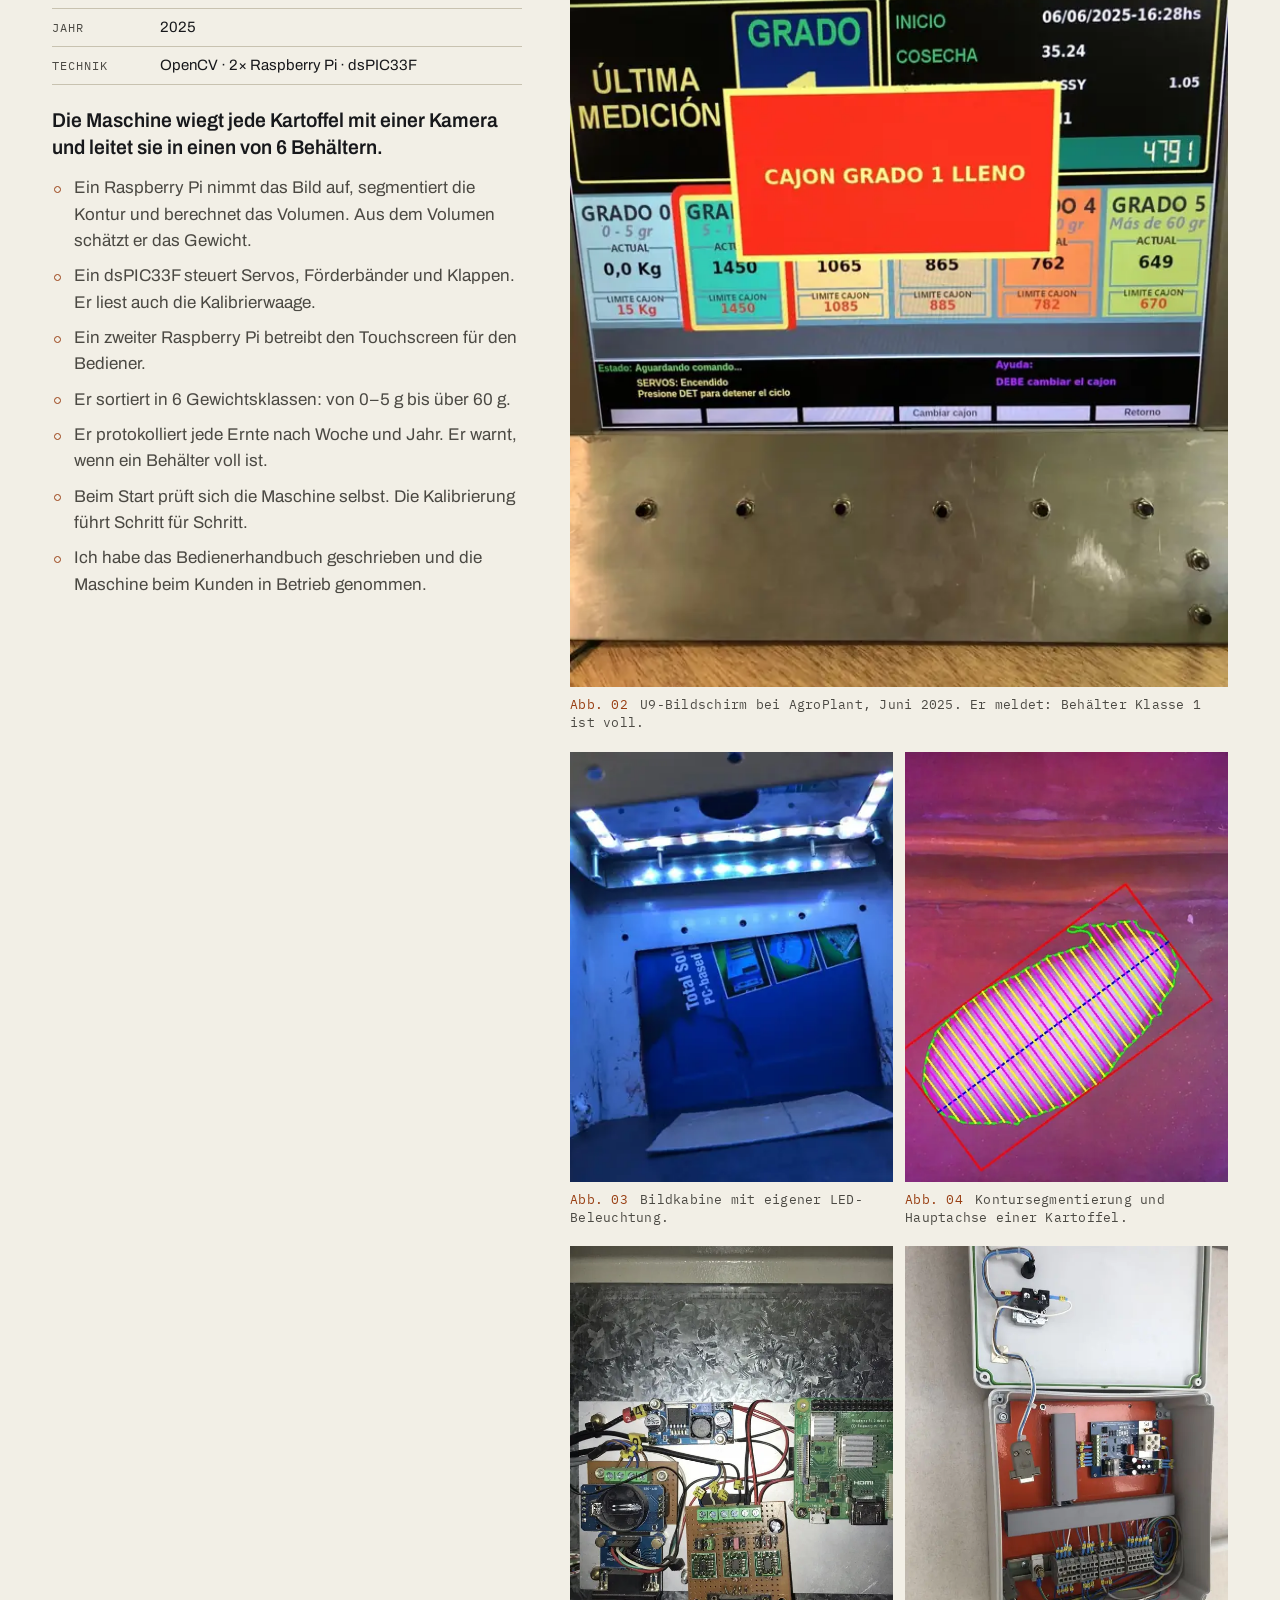
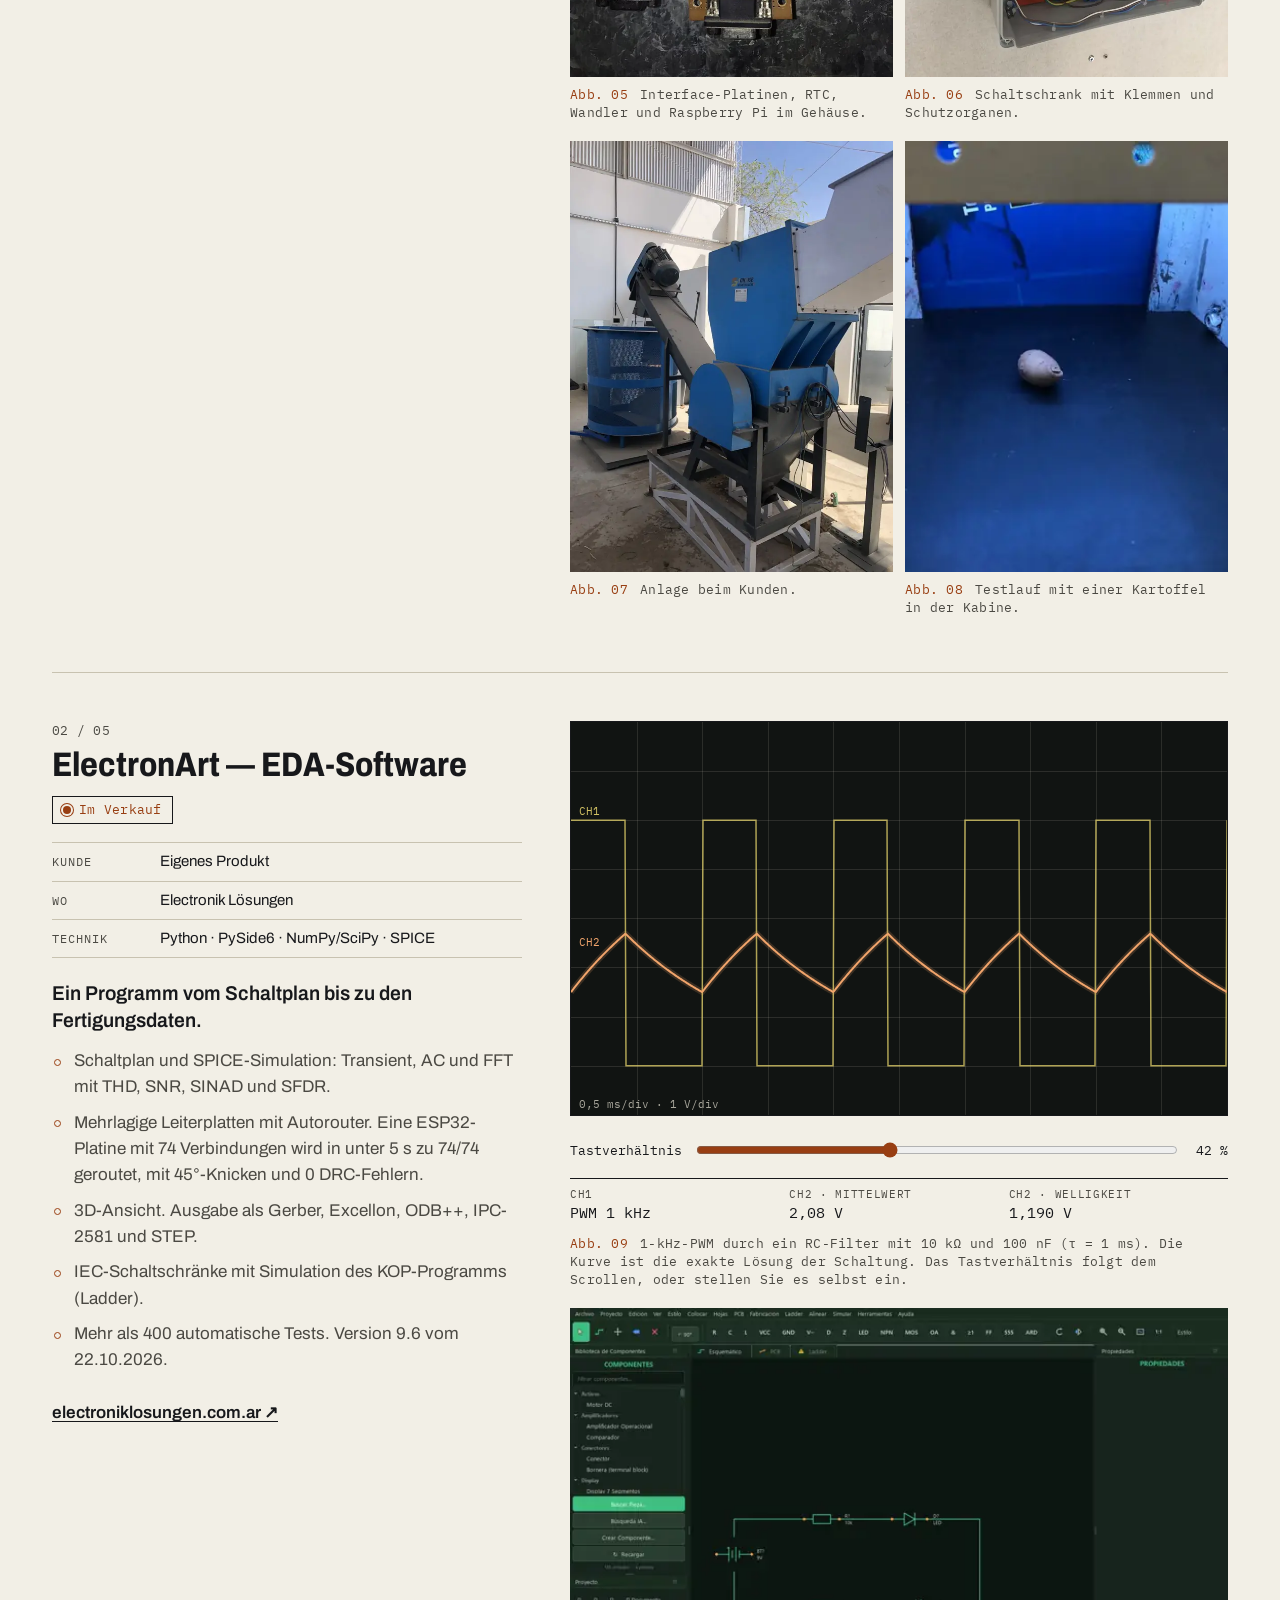
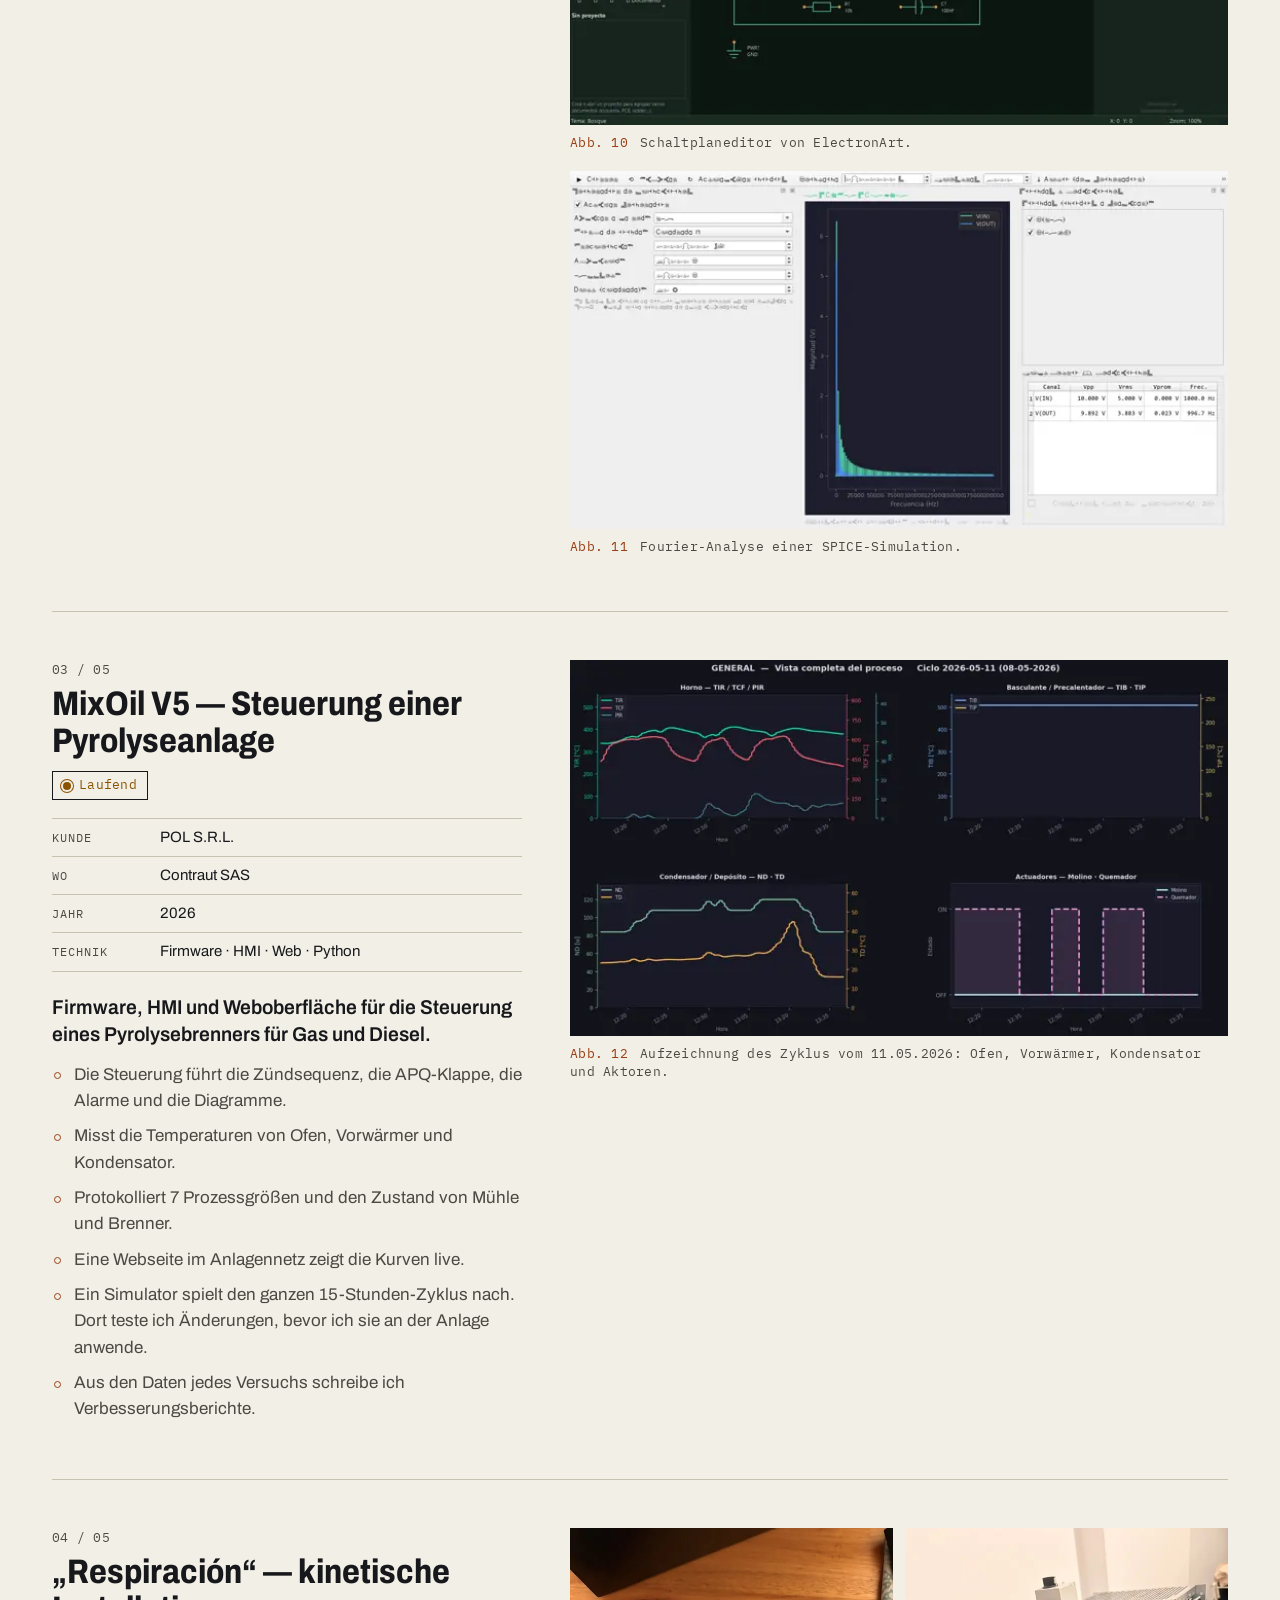
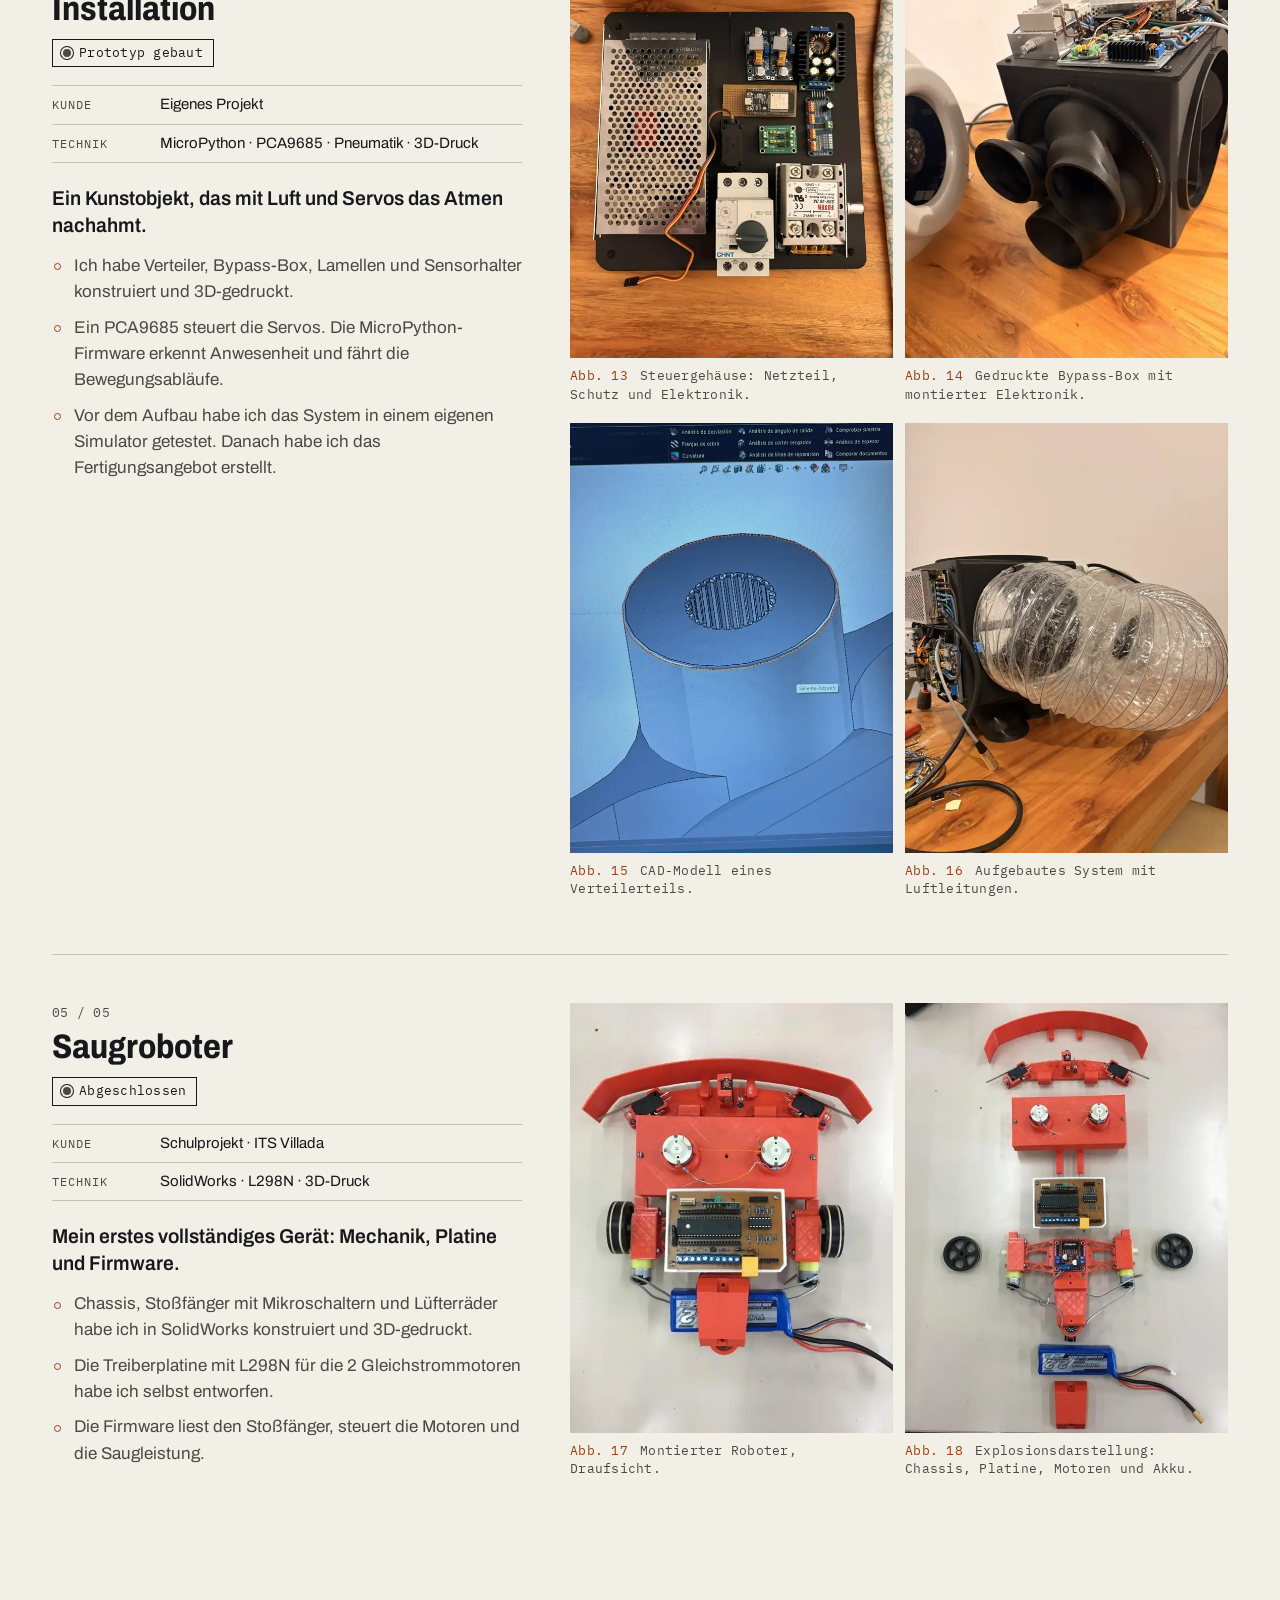
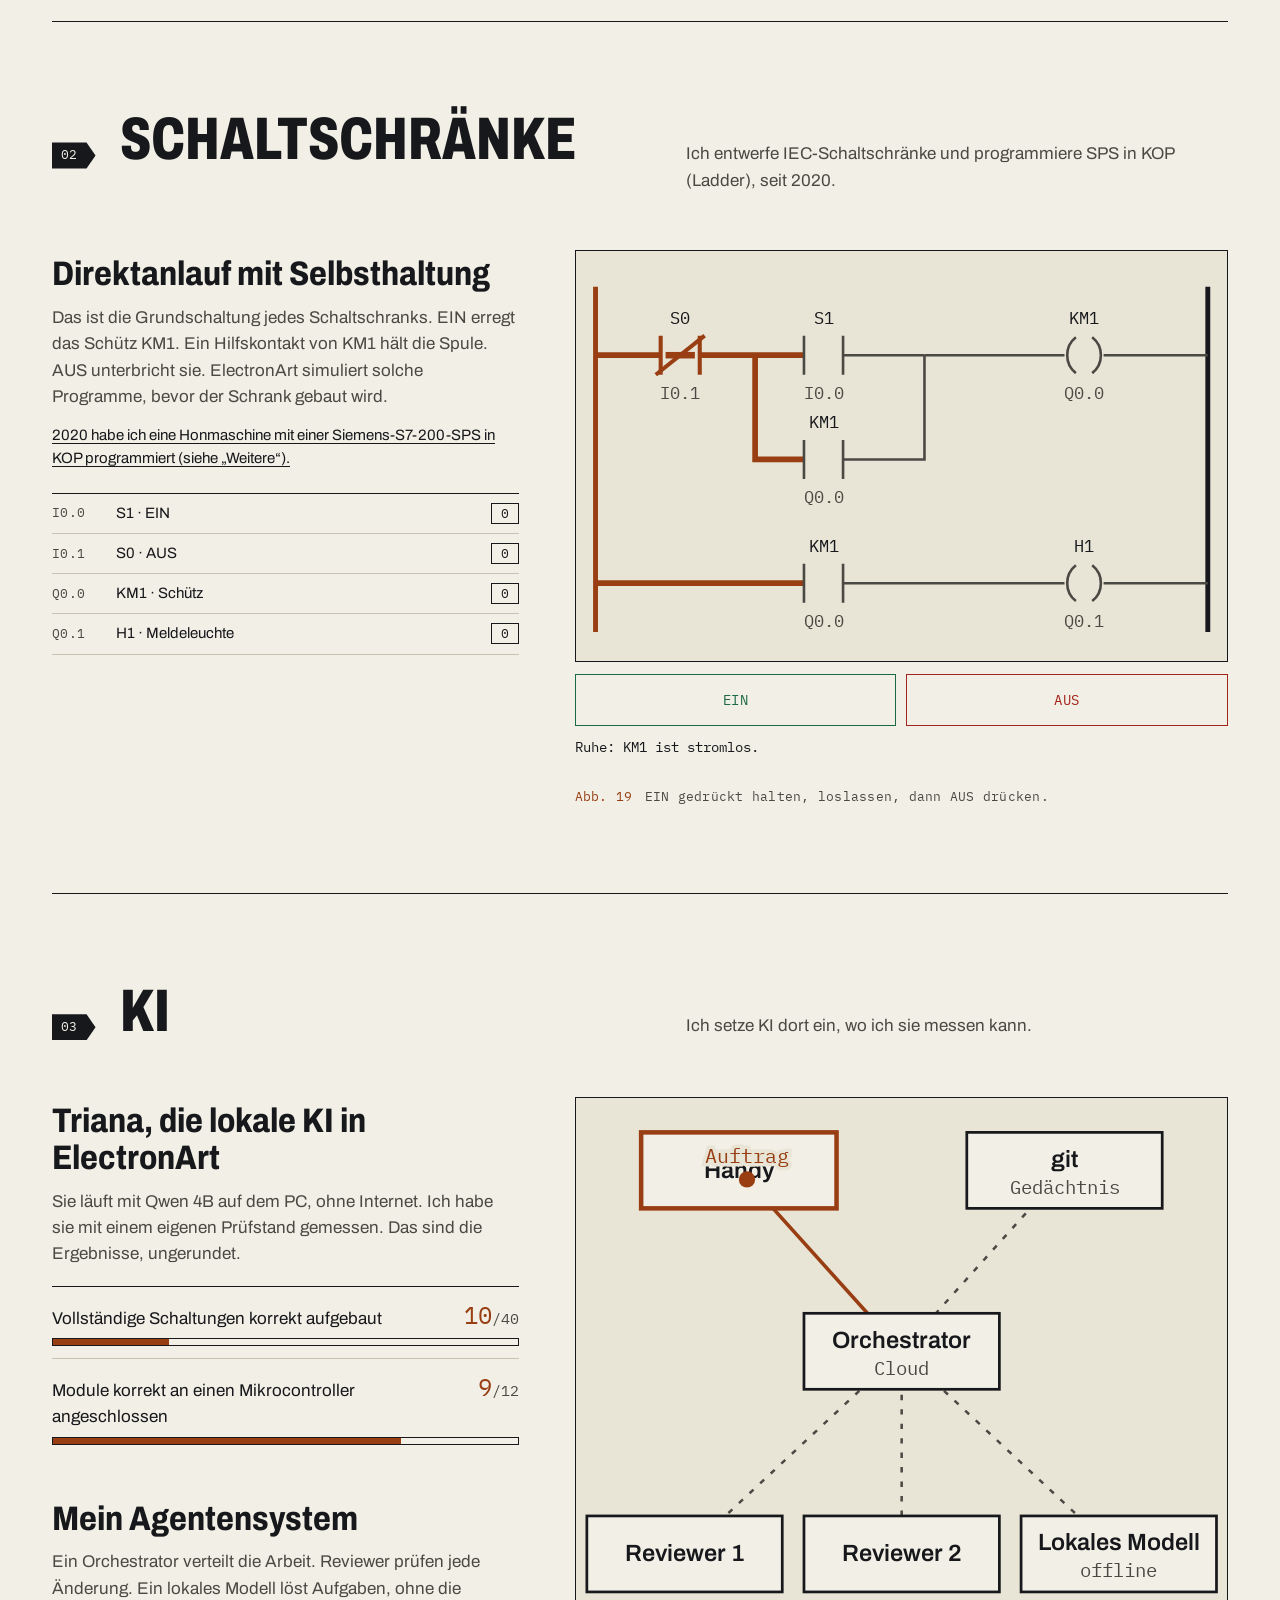
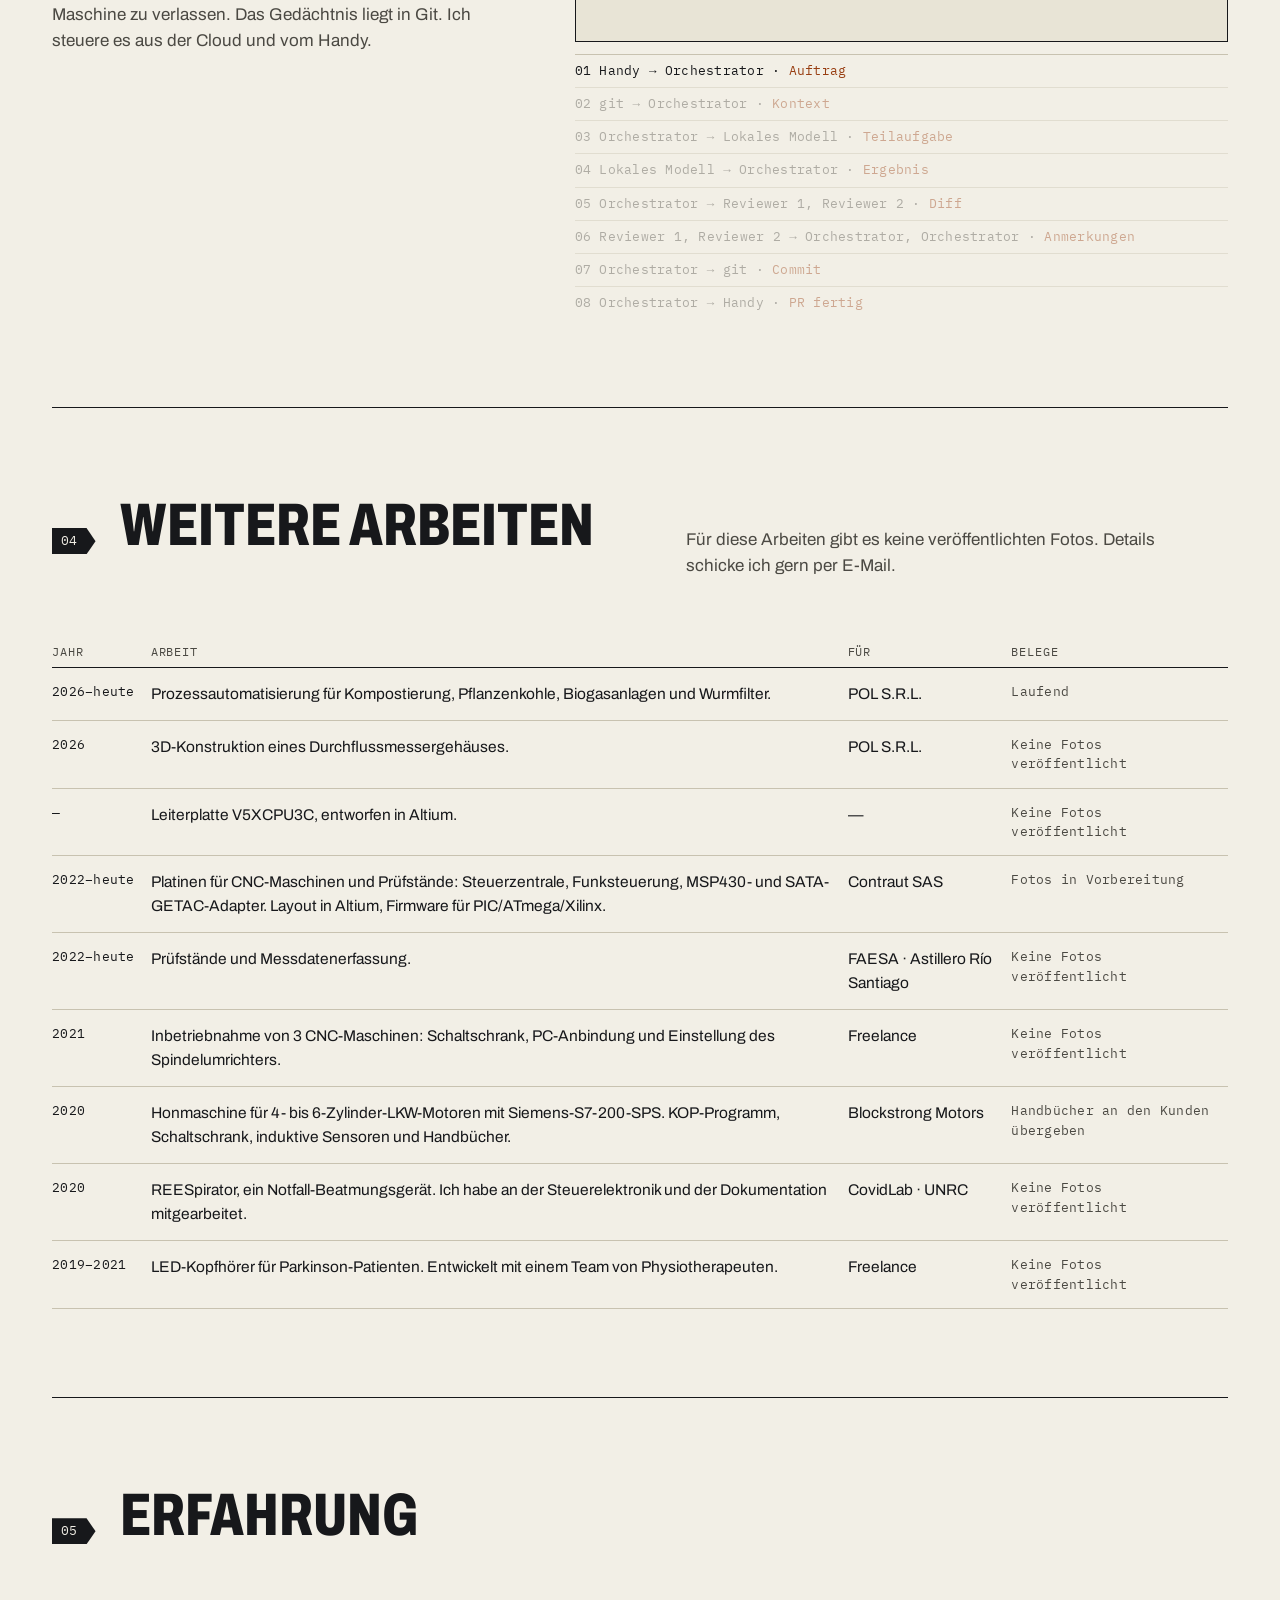
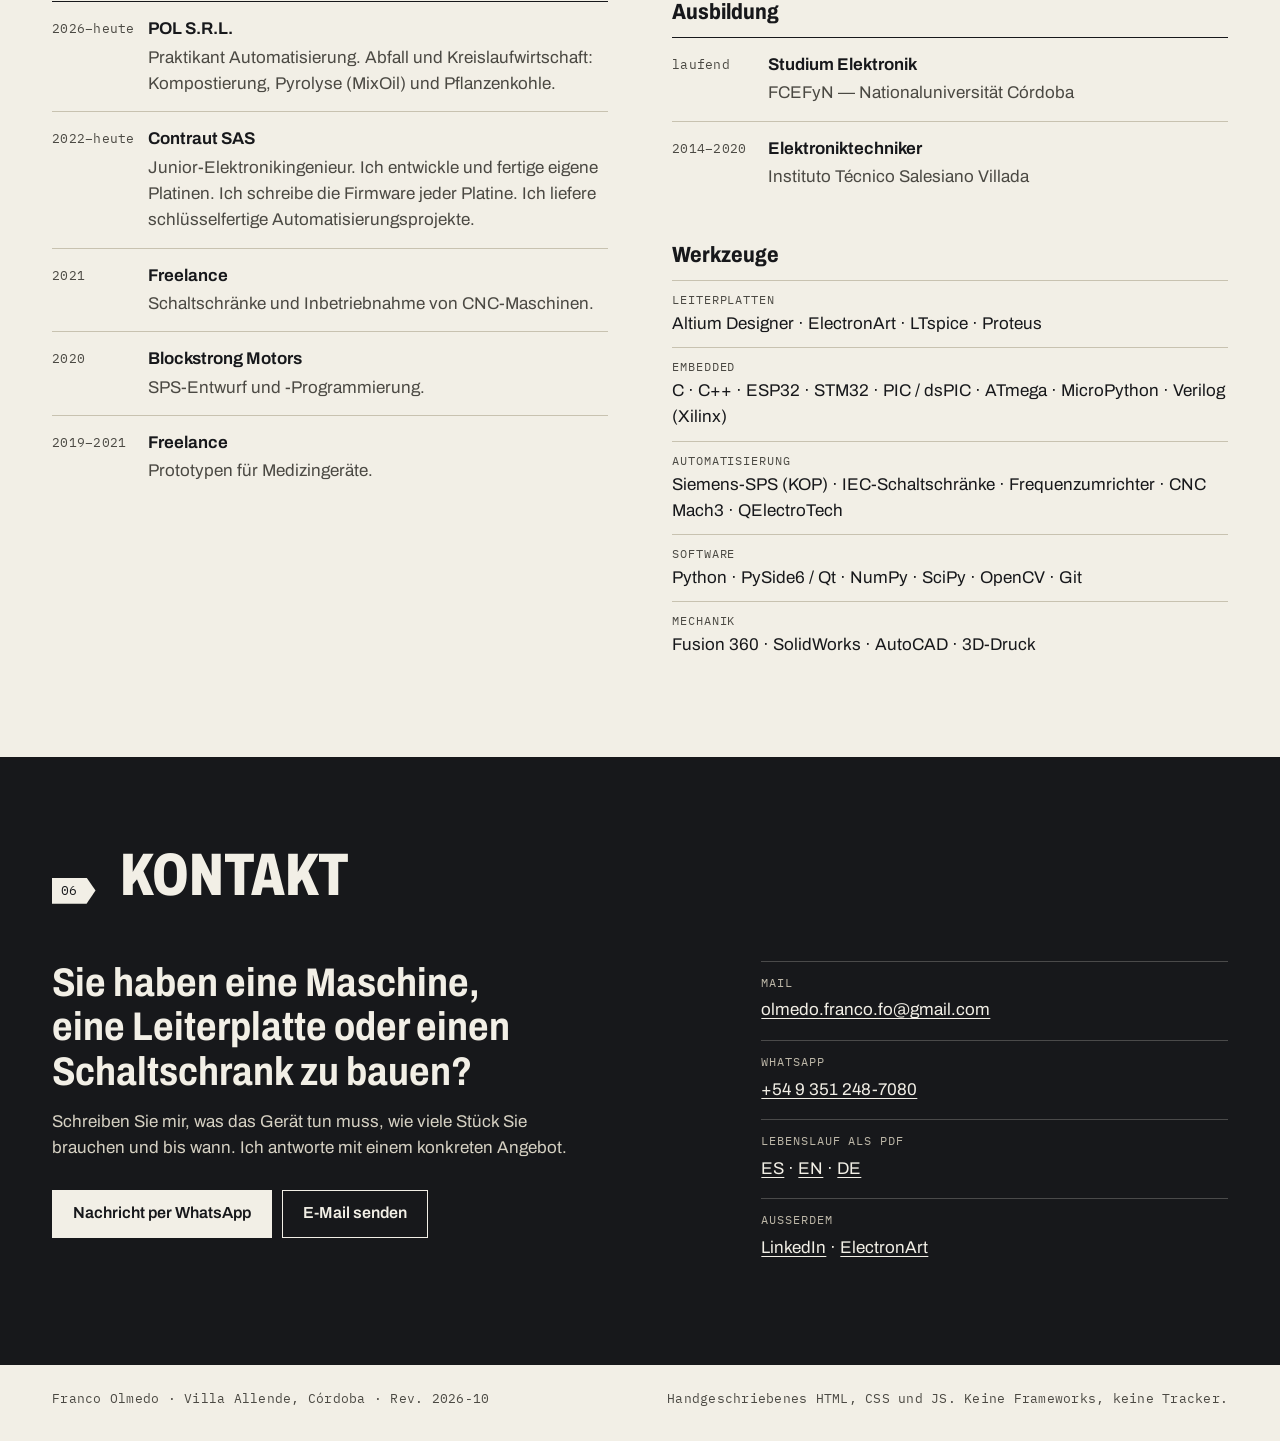
==== commit 42e5cb5a: "Ruteo en un Web Worker, diagramas primero en mobile, tabla E/S accesible Lighthouse móvil (local, si" ====
--- a/de/index.html
+++ b/de/index.html
@@ -205,8 +205,8 @@
 .duo-p{color:var(--ink2);margin-top:12px;max-width:56ch}
 .duo-ev{margin-top:14px;font-size:15px}
 .io{width:100%;border-collapse:collapse;margin-top:22px;font-size:15px}
-.io td{padding:8px 0;border-bottom:1px solid var(--rule)}
-.io tr:first-child td{border-top:1px solid var(--ink)}
+.io td,.io th{padding:8px 0;border-bottom:1px solid var(--rule);text-align:left;font-weight:400}
+.io tr:first-child>*{border-top:1px solid var(--ink)}
 .io .y{width:64px;color:var(--ink2)}
 .io .v{text-align:right}
 [data-io]{display:inline-block;min-width:28px;text-align:center;font:13px var(--mono);border:1px solid var(--ink);padding:1px 0}
@@ -257,6 +257,7 @@
 .anim .log li{opacity:.4}
 .anim .log li.cur{opacity:1;color:var(--ink)}
 @media(prefers-reduced-motion:reduce){*,*::before,*::after{transition:none!important;scroll-behavior:auto!important}}
+@media(max-width:959px){.duo .live{order:-1}}
 </style>
 <script type="application/ld+json">{"@context":"https://schema.org","@type":"Person","name":"Franco Olmedo","url":"https://franco.electroniklosungen.com.ar/","email":"mailto:olmedo.franco.fo@gmail.com","telephone":"+54 9 351 248-7080","jobTitle":"Elektroniktechniker","worksFor":{"@type":"Organization","name":"POL S.R.L."},"alumniOf":{"@type":"EducationalOrganization","name":"Instituto Técnico Salesiano Villada"},"address":{"@type":"PostalAddress","addressLocality":"Villa Allende","addressRegion":"Córdoba","addressCountry":"AR"},"sameAs":["https://www.linkedin.com/in/franco-olmedo-967405194/","https://electroniklosungen.com.ar"]}</script>
 </head>
@@ -272,13 +273,13 @@
 <article class="case" id="respiracion" aria-labelledby="h-respiracion"><div class="case-txt"><p class="case-n">04 / 05</p><h3 id="h-respiracion">„Respiración“ — kinetische Installation</h3><p class="status st_proto"><span class="led" aria-hidden="true"></span>Prototyp gebaut</p><dl class="meta"><div><dt>Kunde</dt><dd>Eigenes Projekt</dd></div><div><dt>Technik</dt><dd>MicroPython · PCA9685 · Pneumatik · 3D-Druck</dd></div></dl><p class="case-lead">Ein Kunstobjekt, das mit Luft und Servos das Atmen nachahmt.</p><ul class="pts"><li>Ich habe Verteiler, Bypass-Box, Lamellen und Sensorhalter konstruiert und 3D-gedruckt.</li><li>Ein PCA9685 steuert die Servos. Die MicroPython-Firmware erkennt Anwesenheit und fährt die Bewegungsabläufe.</li><li>Vor dem Aufbau habe ich das System in einem eigenen Simulator getestet. Danach habe ich das Fertigungsangebot erstellt.</li></ul></div><div class="case-figs"><figure class="fig"><a href="../assets/img/obra-control-1280.webp" aria-label="Bild in voller Größe öffnen: Steuergehäuse: Netzteil, Schutz und Elektronik."><img src="../assets/img/obra-control-640.webp" srcset="../assets/img/obra-control-640.webp 640w, ../assets/img/obra-control-1280.webp 1280w" sizes="(min-width: 1000px) 320px, 50vw" width="640" height="853" alt="Steuergehäuse: Netzteil, Schutz und Elektronik." loading="lazy" decoding="async"></a><figcaption><span class="ref">Abb. 13</span> Steuergehäuse: Netzteil, Schutz und Elektronik.</figcaption></figure><figure class="fig"><a href="../assets/img/obra-ensamble-1280.webp" aria-label="Bild in voller Größe öffnen: Gedruckte Bypass-Box mit montierter Elektronik."><img src="../assets/img/obra-ensamble-640.webp" srcset="../assets/img/obra-ensamble-640.webp 640w, ../assets/img/obra-ensamble-1280.webp 1280w" sizes="(min-width: 1000px) 320px, 50vw" width="640" height="853" alt="Gedruckte Bypass-Box mit montierter Elektronik." loading="lazy" decoding="async"></a><figcaption><span class="ref">Abb. 14</span> Gedruckte Bypass-Box mit montierter Elektronik.</figcaption></figure><figure class="fig"><a href="../assets/img/obra-cad-1280.webp" aria-label="Bild in voller Größe öffnen: CAD-Modell eines Verteilerteils."><img src="../assets/img/obra-cad-640.webp" srcset="../assets/img/obra-cad-640.webp 640w, ../assets/img/obra-cad-1280.webp 1280w" sizes="(min-width: 1000px) 320px, 50vw" width="640" height="1138" alt="CAD-Modell eines Verteilerteils." loading="lazy" decoding="async"></a><figcaption><span class="ref">Abb. 15</span> CAD-Modell eines Verteilerteils.</figcaption></figure><figure class="fig"><a href="../assets/img/obra-completo-1280.webp" aria-label="Bild in voller Größe öffnen: Aufgebautes System mit Luftleitungen."><img src="../assets/img/obra-completo-640.webp" srcset="../assets/img/obra-completo-640.webp 640w, ../assets/img/obra-completo-1280.webp 1280w" sizes="(min-width: 1000px) 320px, 50vw" width="640" height="853" alt="Aufgebautes System mit Luftleitungen." loading="lazy" decoding="async"></a><figcaption><span class="ref">Abb. 16</span> Aufgebautes System mit Luftleitungen.</figcaption></figure></div></article>
 <article class="case" id="robot" aria-labelledby="h-robot"><div class="case-txt"><p class="case-n">05 / 05</p><h3 id="h-robot">Saugroboter</h3><p class="status st_done"><span class="led" aria-hidden="true"></span>Abgeschlossen</p><dl class="meta"><div><dt>Kunde</dt><dd>Schulprojekt · ITS Villada</dd></div><div><dt>Technik</dt><dd>SolidWorks · L298N · 3D-Druck</dd></div></dl><p class="case-lead">Mein erstes vollständiges Gerät: Mechanik, Platine und Firmware.</p><ul class="pts"><li>Chassis, Stoßfänger mit Mikroschaltern und Lüfterräder habe ich in SolidWorks konstruiert und 3D-gedruckt.</li><li>Die Treiberplatine mit L298N für die 2 Gleichstrommotoren habe ich selbst entworfen.</li><li>Die Firmware liest den Stoßfänger, steuert die Motoren und die Saugleistung.</li></ul></div><div class="case-figs"><figure class="fig"><a href="../assets/img/robot-armado-1280.webp" aria-label="Bild in voller Größe öffnen: Montierter Roboter, Draufsicht."><img src="../assets/img/robot-armado-640.webp" srcset="../assets/img/robot-armado-640.webp 640w, ../assets/img/robot-armado-1280.webp 1280w" sizes="(min-width: 1000px) 320px, 50vw" width="640" height="853" alt="Montierter Roboter, Draufsicht." loading="lazy" decoding="async"></a><figcaption><span class="ref">Abb. 17</span> Montierter Roboter, Draufsicht.</figcaption></figure><figure class="fig"><a href="../assets/img/robot-despiece-1280.webp" aria-label="Bild in voller Größe öffnen: Explosionsdarstellung: Chassis, Platine, Motoren und Akku."><img src="../assets/img/robot-despiece-640.webp" srcset="../assets/img/robot-despiece-640.webp 640w, ../assets/img/robot-despiece-1280.webp 1280w" sizes="(min-width: 1000px) 320px, 50vw" width="640" height="853" alt="Explosionsdarstellung: Chassis, Platine, Motoren und Akku." loading="lazy" decoding="async"></a><figcaption><span class="ref">Abb. 18</span> Explosionsdarstellung: Chassis, Platine, Motoren und Akku.</figcaption></figure></div></article>
 </section>
-<section id="tableros" class="sec wrap" aria-labelledby="h-tab"><div class="sec-h"><p class="net" aria-hidden="true">02</p><h2 id="h-tab">Schaltschränke</h2><p class="sec-sub">Ich entwerfe IEC-Schaltschränke und programmiere SPS in KOP (Ladder), seit 2020.</p></div><div class="duo"><div class="duo-txt"><h3>Direktanlauf mit Selbsthaltung</h3><p class="duo-p">Das ist die Grundschaltung jedes Schaltschranks. EIN erregt das Schütz KM1. Ein Hilfskontakt von KM1 hält die Spule. AUS unterbricht sie. ElectronArt simuliert solche Programme, bevor der Schrank gebaut wird.</p><p class="duo-ev"><a href="#otros">2020 habe ich eine Honmaschine mit einer Siemens-S7-200-SPS in KOP programmiert (siehe „Weitere“).</a></p><table class="io"><tbody><tr><td class="y">I0.0</td><td>S1 · EIN</td><td class="v"><span data-io="I0.0">0</span></td></tr><tr><td class="y">I0.1</td><td>S0 · AUS</td><td class="v"><span data-io="I0.1">0</span></td></tr><tr><td class="y">Q0.0</td><td>KM1 · Schütz</td><td class="v"><span data-io="Q0.0">0</span></td></tr><tr><td class="y">Q0.1</td><td>H1 · Meldeleuchte</td><td class="v"><span data-io="Q0.1">0</span></td></tr></tbody></table></div><figure class="live lad-fig" id="ladder" data-m="[&quot;Ruhe: KM1 ist stromlos.&quot;, &quot;EIN geschlossen: die Spule von KM1 zieht an.&quot;, &quot;Selbsthaltung: der Kontakt von KM1 hält die Spule.&quot;, &quot;AUS geöffnet: KM1 fällt ab, die Selbsthaltung öffnet.&quot;]"><svg class="lad" viewBox="0 0 400 252" role="img" aria-label="KOP-Diagramm eines Anlaufs mit Selbsthaltung: Kontakte S0, S1 und KM1, Spulen KM1 und H1."><path class="rail" d="M12 22V234"/><path class="rail r" d="M388 22V234"/><path class="w" data-p="a" d="M12 64H52"/><path class="w" data-p="b" d="M76 64H140M110 64V128H140"/><path class="w" data-p="c" d="M164 64H214"/><path class="w" data-p="d" d="M164 128H214V64"/><path class="w" data-p="e" d="M214 64H300M324 64H388"/><path class="w" data-p="a" d="M12 204H140"/><path class="w" data-p="f" d="M164 204H300M324 204H388"/><g class="ct nc" data-c="S0"><rect class="bar" x="55" y="62" width="18" height="4"/><path d="M52 52v24M76 52v24"/><path d="M49 76L79 52"/></g><text x="64" y="45">S0</text><text class="ad" x="64" y="91">I0.1</text><g class="ct" data-c="S1"><rect class="bar" x="143" y="62" width="18" height="4"/><path d="M140 52v24M164 52v24"/></g><text x="152" y="45">S1</text><text class="ad" x="152" y="91">I0.0</text><g class="ct" data-c="KM"><rect class="bar" x="143" y="126" width="18" height="4"/><path d="M140 116v24M164 116v24"/></g><text x="152" y="109">KM1</text><text class="ad" x="152" y="155">Q0.0</text><g class="coil" data-k="KM"><circle cx="312" cy="64" r="10"/><path d="M307 53a14 14 0 0 0 0 22M317 53a14 14 0 0 1 0 22"/></g><text x="312" y="45">KM1</text><text class="ad" x="312" y="91">Q0.0</text><g class="ct" data-c="KM"><rect class="bar" x="143" y="202" width="18" height="4"/><path d="M140 192v24M164 192v24"/></g><text x="152" y="185">KM1</text><text class="ad" x="152" y="231">Q0.0</text><g class="coil" data-k="H1"><circle cx="312" cy="204" r="10"/><path d="M307 193a14 14 0 0 0 0 22M317 193a14 14 0 0 1 0 22"/></g><text x="312" y="185">H1</text><text class="ad" x="312" y="231">Q0.1</text></svg><div class="lad-ctl"><button type="button" class="pb on" data-b="S1">EIN</button><button type="button" class="pb off" data-b="S0">AUS</button></div><p class="lad-msg">Ruhe: KM1 ist stromlos.</p><figcaption><span class="ref">Abb. 19</span> EIN gedrückt halten, loslassen, dann AUS drücken.</figcaption></figure></div></section>
+<section id="tableros" class="sec wrap" aria-labelledby="h-tab"><div class="sec-h"><p class="net" aria-hidden="true">02</p><h2 id="h-tab">Schaltschränke</h2><p class="sec-sub">Ich entwerfe IEC-Schaltschränke und programmiere SPS in KOP (Ladder), seit 2020.</p></div><div class="duo"><div class="duo-txt"><h3>Direktanlauf mit Selbsthaltung</h3><p class="duo-p">Das ist die Grundschaltung jedes Schaltschranks. EIN erregt das Schütz KM1. Ein Hilfskontakt von KM1 hält die Spule. AUS unterbricht sie. ElectronArt simuliert solche Programme, bevor der Schrank gebaut wird.</p><p class="duo-ev"><a href="#otros">2020 habe ich eine Honmaschine mit einer Siemens-S7-200-SPS in KOP programmiert (siehe „Weitere“).</a></p><table class="io"><tbody><tr><th scope="row" class="y">I0.0</th><td>S1 · EIN</td><td class="v"><span data-io="I0.0">0</span></td></tr><tr><th scope="row" class="y">I0.1</th><td>S0 · AUS</td><td class="v"><span data-io="I0.1">0</span></td></tr><tr><th scope="row" class="y">Q0.0</th><td>KM1 · Schütz</td><td class="v"><span data-io="Q0.0">0</span></td></tr><tr><th scope="row" class="y">Q0.1</th><td>H1 · Meldeleuchte</td><td class="v"><span data-io="Q0.1">0</span></td></tr></tbody></table></div><figure class="live lad-fig" id="ladder" data-m="[&quot;Ruhe: KM1 ist stromlos.&quot;, &quot;EIN geschlossen: die Spule von KM1 zieht an.&quot;, &quot;Selbsthaltung: der Kontakt von KM1 hält die Spule.&quot;, &quot;AUS geöffnet: KM1 fällt ab, die Selbsthaltung öffnet.&quot;]"><svg class="lad" viewBox="0 0 400 252" role="img" aria-label="KOP-Diagramm eines Anlaufs mit Selbsthaltung: Kontakte S0, S1 und KM1, Spulen KM1 und H1."><path class="rail" d="M12 22V234"/><path class="rail r" d="M388 22V234"/><path class="w" data-p="a" d="M12 64H52"/><path class="w" data-p="b" d="M76 64H140M110 64V128H140"/><path class="w" data-p="c" d="M164 64H214"/><path class="w" data-p="d" d="M164 128H214V64"/><path class="w" data-p="e" d="M214 64H300M324 64H388"/><path class="w" data-p="a" d="M12 204H140"/><path class="w" data-p="f" d="M164 204H300M324 204H388"/><g class="ct nc" data-c="S0"><rect class="bar" x="55" y="62" width="18" height="4"/><path d="M52 52v24M76 52v24"/><path d="M49 76L79 52"/></g><text x="64" y="45">S0</text><text class="ad" x="64" y="91">I0.1</text><g class="ct" data-c="S1"><rect class="bar" x="143" y="62" width="18" height="4"/><path d="M140 52v24M164 52v24"/></g><text x="152" y="45">S1</text><text class="ad" x="152" y="91">I0.0</text><g class="ct" data-c="KM"><rect class="bar" x="143" y="126" width="18" height="4"/><path d="M140 116v24M164 116v24"/></g><text x="152" y="109">KM1</text><text class="ad" x="152" y="155">Q0.0</text><g class="coil" data-k="KM"><circle cx="312" cy="64" r="10"/><path d="M307 53a14 14 0 0 0 0 22M317 53a14 14 0 0 1 0 22"/></g><text x="312" y="45">KM1</text><text class="ad" x="312" y="91">Q0.0</text><g class="ct" data-c="KM"><rect class="bar" x="143" y="202" width="18" height="4"/><path d="M140 192v24M164 192v24"/></g><text x="152" y="185">KM1</text><text class="ad" x="152" y="231">Q0.0</text><g class="coil" data-k="H1"><circle cx="312" cy="204" r="10"/><path d="M307 193a14 14 0 0 0 0 22M317 193a14 14 0 0 1 0 22"/></g><text x="312" y="185">H1</text><text class="ad" x="312" y="231">Q0.1</text></svg><div class="lad-ctl"><button type="button" class="pb on" data-b="S1">EIN</button><button type="button" class="pb off" data-b="S0">AUS</button></div><p class="lad-msg">Ruhe: KM1 ist stromlos.</p><figcaption><span class="ref">Abb. 19</span> EIN gedrückt halten, loslassen, dann AUS drücken.</figcaption></figure></div></section>
 <section id="ia" class="sec wrap" aria-labelledby="h-ia"><div class="sec-h"><p class="net" aria-hidden="true">03</p><h2 id="h-ia">KI</h2><p class="sec-sub">Ich setze KI dort ein, wo ich sie messen kann.</p></div><div class="duo"><div class="duo-txt"><h3>Triana, die lokale KI in ElectronArt</h3><p class="duo-p">Sie läuft mit Qwen 4B auf dem PC, ohne Internet. Ich habe sie mit einem eigenen Prüfstand gemessen. Das sind die Ergebnisse, ungerundet.</p><ul class="bars"><li><span class="bl">Vollständige Schaltungen korrekt aufgebaut</span><span class="bn"><b>10</b>/40</span><span class="bt" aria-hidden="true"><span style="width:25.0%"></span></span></li><li><span class="bl">Module korrekt an einen Mikrocontroller angeschlossen</span><span class="bn"><b>9</b>/12</span><span class="bt" aria-hidden="true"><span style="width:75.0%"></span></span></li></ul><h3 class="h-ag">Mein Agentensystem</h3><p class="duo-p">Ein Orchestrator verteilt die Arbeit. Reviewer prüfen jede Änderung. Ein lokales Modell löst Aufgaben, ohne die Maschine zu verlassen. Das Gedächtnis liegt in Git. Ich steuere es aus der Cloud und vom Handy.</p></div><figure class="live ag-fig" id="agentes" data-seq="[[[&quot;tel&quot;, 1, 0]], [[&quot;git&quot;, 1, 1]], [[&quot;loc&quot;, 1, 2]], [[&quot;loc&quot;, -1, 3]], [[&quot;r1&quot;, 1, 4], [&quot;r2&quot;, 1, 4]], [[&quot;r1&quot;, -1, 5], [&quot;r2&quot;, -1, 5]], [[&quot;git&quot;, -1, 6]], [[&quot;tel&quot;, -1, 7]]]"><svg class="ag" viewBox="0 0 360 300" role="img" aria-label="Schema des Agentensystems: Handy, Orchestrator in der Cloud, Gedächtnis in Git, zwei Reviewer und ein lokales Modell."><path class="e" id="e-tel" d="M90 40L180 140"/><path class="e" id="e-git" d="M270 40L180 140"/><path class="e" id="e-r1" d="M180 140L60 252"/><path class="e" id="e-r2" d="M180 140L180 252"/><path class="e" id="e-loc" d="M180 140L300 252"/><g class="nd" data-n="tel"><rect x="36" y="19" width="108" height="42"/><text x="90" y="44">Handy</text></g><g class="nd" data-n="git"><rect x="216" y="19" width="108" height="42"/><text x="270" y="38">git</text><text class="sub" x="270" y="53">Gedächtnis</text></g><g class="nd" data-n="orq"><rect x="126" y="119" width="108" height="42"/><text x="180" y="138">Orchestrator</text><text class="sub" x="180" y="153">Cloud</text></g><g class="nd" data-n="r1"><rect x="6" y="231" width="108" height="42"/><text x="60" y="256">Reviewer 1</text></g><g class="nd" data-n="r2"><rect x="126" y="231" width="108" height="42"/><text x="180" y="256">Reviewer 2</text></g><g class="nd" data-n="loc"><rect x="246" y="231" width="108" height="42"/><text x="300" y="250">Lokales Modell</text><text class="sub" x="300" y="265">offline</text></g><g class="msgs"></g></svg><ol class="log"><li><span class="y">01</span> Handy → Orchestrator · <b>Auftrag</b></li><li><span class="y">02</span> git → Orchestrator · <b>Kontext</b></li><li><span class="y">03</span> Orchestrator → Lokales Modell · <b>Teilaufgabe</b></li><li><span class="y">04</span> Lokales Modell → Orchestrator · <b>Ergebnis</b></li><li><span class="y">05</span> Orchestrator → Reviewer 1, Reviewer 2 · <b>Diff</b></li><li><span class="y">06</span> Reviewer 1, Reviewer 2 → Orchestrator, Orchestrator · <b>Anmerkungen</b></li><li><span class="y">07</span> Orchestrator → git · <b>Commit</b></li><li><span class="y">08</span> Orchestrator → Handy · <b>PR fertig</b></li></ol></figure></div></section>
 <section id="otros" class="sec wrap" aria-labelledby="h-otros"><div class="sec-h"><p class="net" aria-hidden="true">04</p><h2 id="h-otros">Weitere Arbeiten</h2><p class="sec-sub">Für diese Arbeiten gibt es keine veröffentlichten Fotos. Details schicke ich gern per E-Mail.</p></div><table class="bom" role="table"><thead role="rowgroup"><tr role="row"><th scope="col" role="columnheader">Jahr</th><th scope="col" role="columnheader">Arbeit</th><th scope="col" role="columnheader">Für</th><th scope="col" role="columnheader">Belege</th></tr></thead><tbody role="rowgroup"><tr role="row"><td role="cell" class="y">2026–heute</td><td role="cell">Prozessautomatisierung für Kompostierung, Pflanzenkohle, Biogasanlagen und Wurmfilter.</td><td role="cell">POL S.R.L.</td><td role="cell" class="ev">Laufend</td></tr><tr role="row"><td role="cell" class="y">2026</td><td role="cell">3D-Konstruktion eines Durchflussmessergehäuses.</td><td role="cell">POL S.R.L.</td><td role="cell" class="ev">Keine Fotos veröffentlicht</td></tr><tr role="row"><td role="cell" class="y">—</td><td role="cell">Leiterplatte V5XCPU3C, entworfen in Altium.</td><td role="cell">—</td><td role="cell" class="ev">Keine Fotos veröffentlicht</td></tr><tr role="row"><td role="cell" class="y">2022–heute</td><td role="cell">Platinen für CNC-Maschinen und Prüfstände: Steuerzentrale, Funksteuerung, MSP430- und SATA-GETAC-Adapter. Layout in Altium, Firmware für PIC/ATmega/Xilinx.</td><td role="cell">Contraut SAS</td><td role="cell" class="ev">Fotos in Vorbereitung</td></tr><tr role="row"><td role="cell" class="y">2022–heute</td><td role="cell">Prüfstände und Messdatenerfassung.</td><td role="cell">FAESA · Astillero Río Santiago</td><td role="cell" class="ev">Keine Fotos veröffentlicht</td></tr><tr role="row"><td role="cell" class="y">2021</td><td role="cell">Inbetriebnahme von 3 CNC-Maschinen: Schaltschrank, PC-Anbindung und Einstellung des Spindelumrichters.</td><td role="cell">Freelance</td><td role="cell" class="ev">Keine Fotos veröffentlicht</td></tr><tr role="row"><td role="cell" class="y">2020</td><td role="cell">Honmaschine für 4- bis 6-Zylinder-LKW-Motoren mit Siemens-S7-200-SPS. KOP-Programm, Schaltschrank, induktive Sensoren und Handbücher.</td><td role="cell">Blockstrong Motors</td><td role="cell" class="ev">Handbücher an den Kunden übergeben</td></tr><tr role="row"><td role="cell" class="y">2020</td><td role="cell">REESpirator, ein Notfall-Beatmungsgerät. Ich habe an der Steuerelektronik und der Dokumentation mitgearbeitet.</td><td role="cell">CovidLab · UNRC</td><td role="cell" class="ev">Keine Fotos veröffentlicht</td></tr><tr role="row"><td role="cell" class="y">2019–2021</td><td role="cell">LED-Kopfhörer für Parkinson-Patienten. Entwickelt mit einem Team von Physiotherapeuten.</td><td role="cell">Freelance</td><td role="cell" class="ev">Keine Fotos veröffentlicht</td></tr></tbody></table></section>
 <section id="experiencia" class="sec wrap" aria-labelledby="h-exp"><div class="sec-h"><p class="net" aria-hidden="true">05</p><h2 id="h-exp">Erfahrung</h2></div><div class="cols"><div><ol class="tl"><li><span class="y">2026–heute</span><div><b>POL S.R.L.</b><p>Praktikant Automatisierung. Abfall und Kreislaufwirtschaft: Kompostierung, Pyrolyse (MixOil) und Pflanzenkohle.</p></div></li><li><span class="y">2022–heute</span><div><b>Contraut SAS</b><p>Junior-Elektronikingenieur. Ich entwickle und fertige eigene Platinen. Ich schreibe die Firmware jeder Platine. Ich liefere schlüsselfertige Automatisierungsprojekte.</p></div></li><li><span class="y">2021</span><div><b>Freelance</b><p>Schaltschränke und Inbetriebnahme von CNC-Maschinen.</p></div></li><li><span class="y">2020</span><div><b>Blockstrong Motors</b><p>SPS-Entwurf und -Programmierung.</p></div></li><li><span class="y">2019–2021</span><div><b>Freelance</b><p>Prototypen für Medizingeräte.</p></div></li></ol></div><div><h3 class="h-sm">Ausbildung</h3><ol class="tl"><li><span class="y">laufend</span><div><b>Studium Elektronik</b><p>FCEFyN — Nationaluniversität Córdoba</p></div></li><li><span class="y">2014–2020</span><div><b>Elektroniktechniker</b><p>Instituto Técnico Salesiano Villada</p></div></li></ol><h3 class="h-sm">Werkzeuge</h3><dl class="tools"><div><dt>Leiterplatten</dt><dd>Altium Designer · ElectronArt · LTspice · Proteus</dd></div><div><dt>Embedded</dt><dd>C · C++ · ESP32 · STM32 · PIC / dsPIC · ATmega · MicroPython · Verilog (Xilinx)</dd></div><div><dt>Automatisierung</dt><dd>Siemens-SPS (KOP) · IEC-Schaltschränke · Frequenzumrichter · CNC Mach3 · QElectroTech</dd></div><div><dt>Software</dt><dd>Python · PySide6 / Qt · NumPy · SciPy · OpenCV · Git</dd></div><div><dt>Mechanik</dt><dd>Fusion 360 · SolidWorks · AutoCAD · 3D-Druck</dd></div></dl></div></div></section>
 <section id="contacto" class="sec contact" aria-labelledby="h-ct"><div class="wrap"><div class="sec-h"><p class="net" aria-hidden="true">06</p><h2 id="h-ct">Kontakt</h2></div><div class="ct-grid"><div><p class="ct-lead">Sie haben eine Maschine, eine Leiterplatte oder einen Schaltschrank zu bauen?</p><p class="ct-sub">Schreiben Sie mir, was das Gerät tun muss, wie viele Stück Sie brauchen und bis wann. Ich antworte mit einem konkreten Angebot.</p><div class="ctas"><a class="btn btn-1" href="https://wa.me/5493512487080?text=Hallo%20Franco%2C%20ich%20schreibe%20dir%20über%20dein%20Portfolio." rel="noopener">Nachricht per WhatsApp</a><a class="btn btn-2" href="mailto:olmedo.franco.fo@gmail.com">E-Mail senden</a></div></div><dl class="ct-list"><div><dt>Mail</dt><dd><a href="mailto:olmedo.franco.fo@gmail.com">olmedo.franco.fo@gmail.com</a></dd></div><div><dt>WhatsApp</dt><dd><a href="https://wa.me/5493512487080?text=Hallo%20Franco%2C%20ich%20schreibe%20dir%20über%20dein%20Portfolio." rel="noopener">+54 9 351 248-7080</a></dd></div><div><dt>Lebenslauf als PDF</dt><dd><a href="../cv-es.pdf" hreflang="es">ES</a> · <a href="../cv-en.pdf" hreflang="en">EN</a> · <a href="../cv-de.pdf" hreflang="de">DE</a></dd></div><div><dt>Außerdem</dt><dd><a href="https://www.linkedin.com/in/franco-olmedo-967405194/" rel="noopener">LinkedIn</a> · <a href="https://electroniklosungen.com.ar" rel="noopener">ElectronArt</a></dd></div></dl></div></div></section>
 </main>
 <footer class="foot wrap"><p>Franco Olmedo · Villa Allende, Córdoba · Rev. 2026-10</p><p>Handgeschriebenes HTML, CSS und JS. Keine Frameworks, keine Tracker.</p></footer>
-<script src="../assets/js/ruteo.js" defer></script><script src="../assets/js/motor.js" defer></script>
+<script src="../assets/js/motor.js" defer></script>
 </body>
 </html>
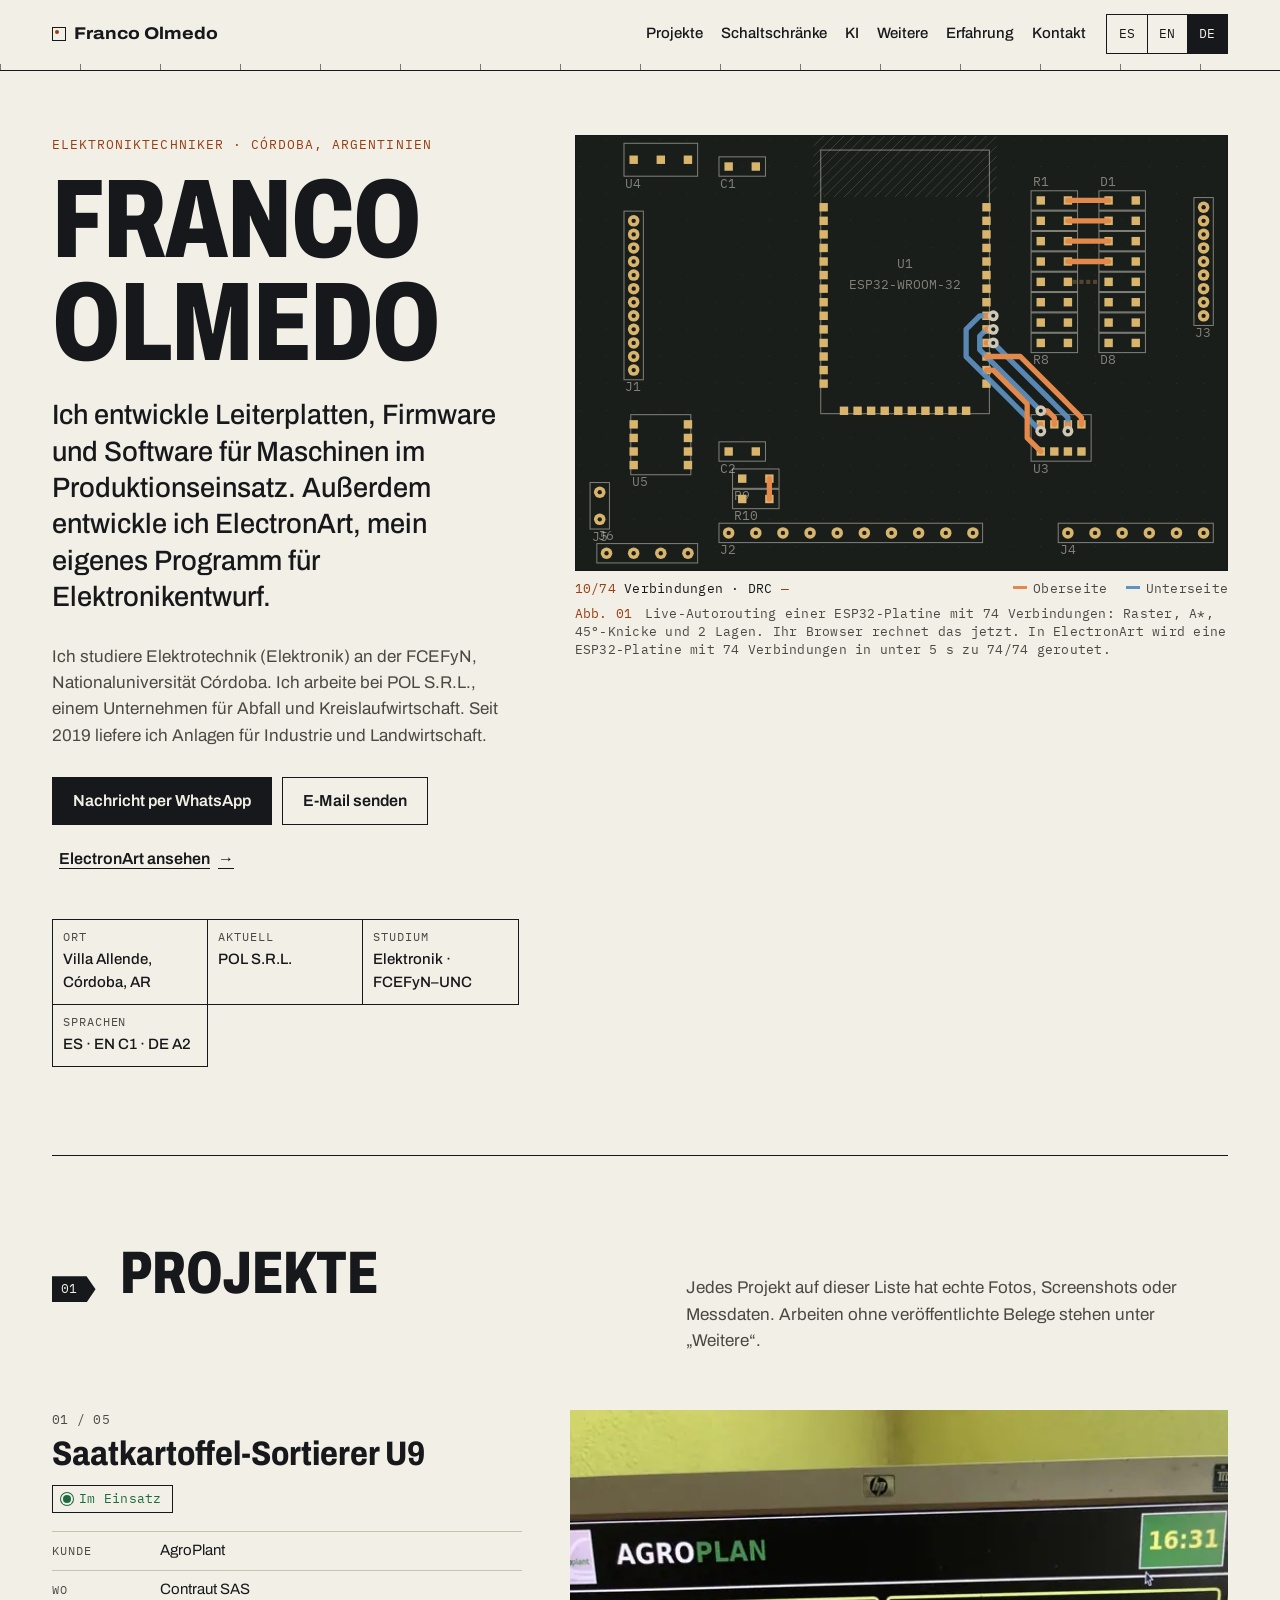
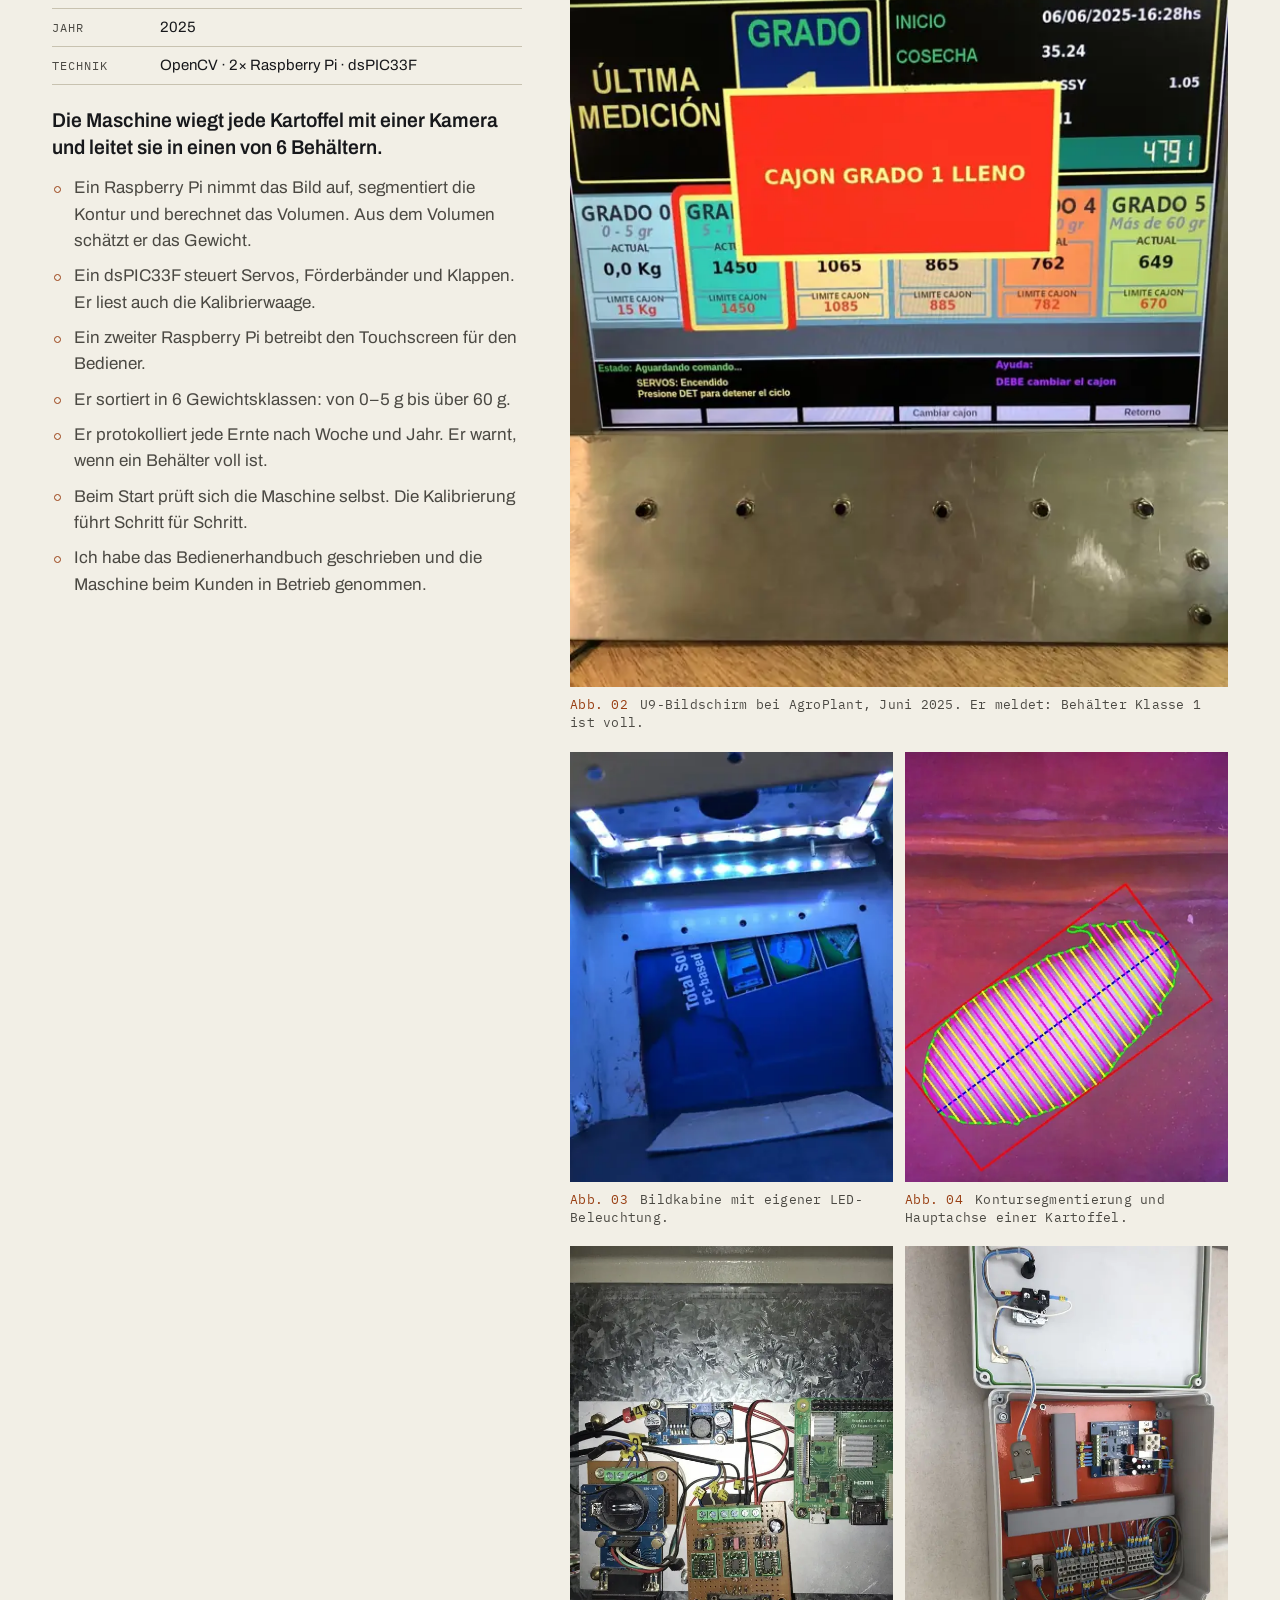
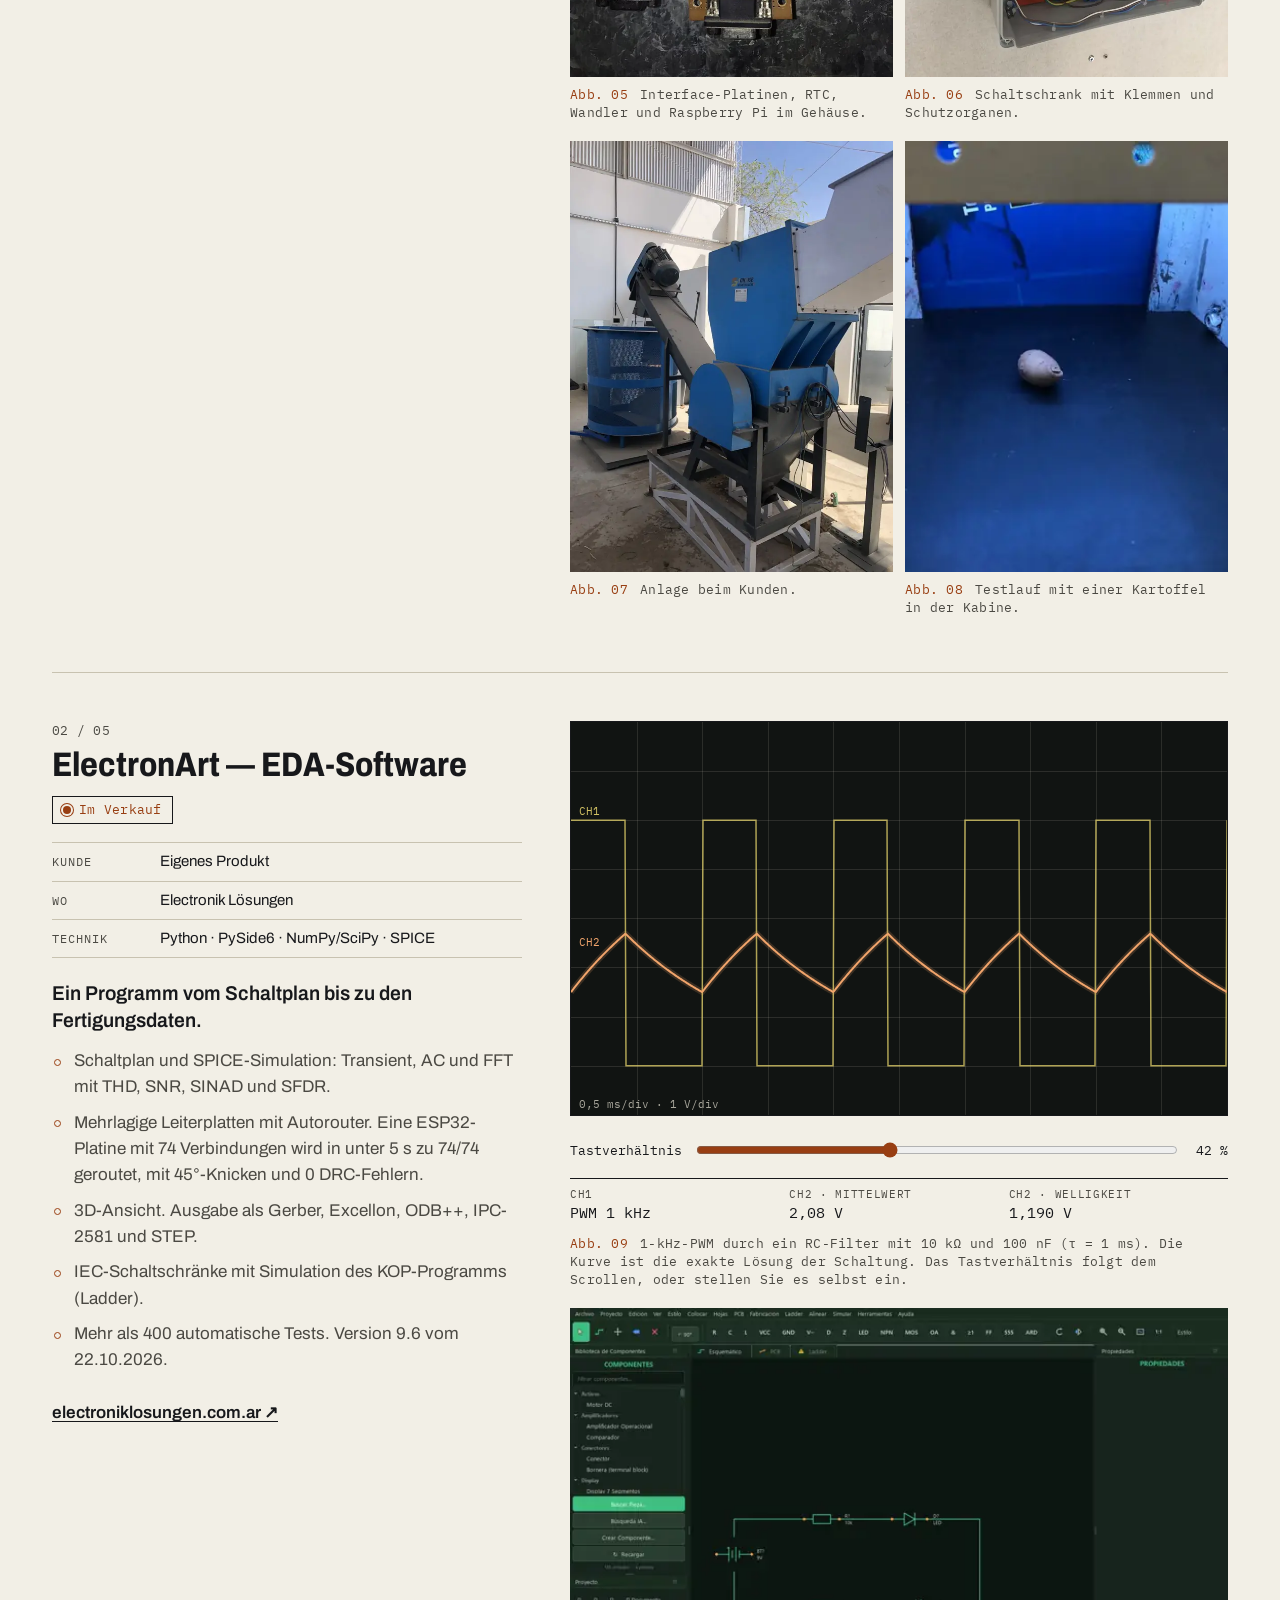
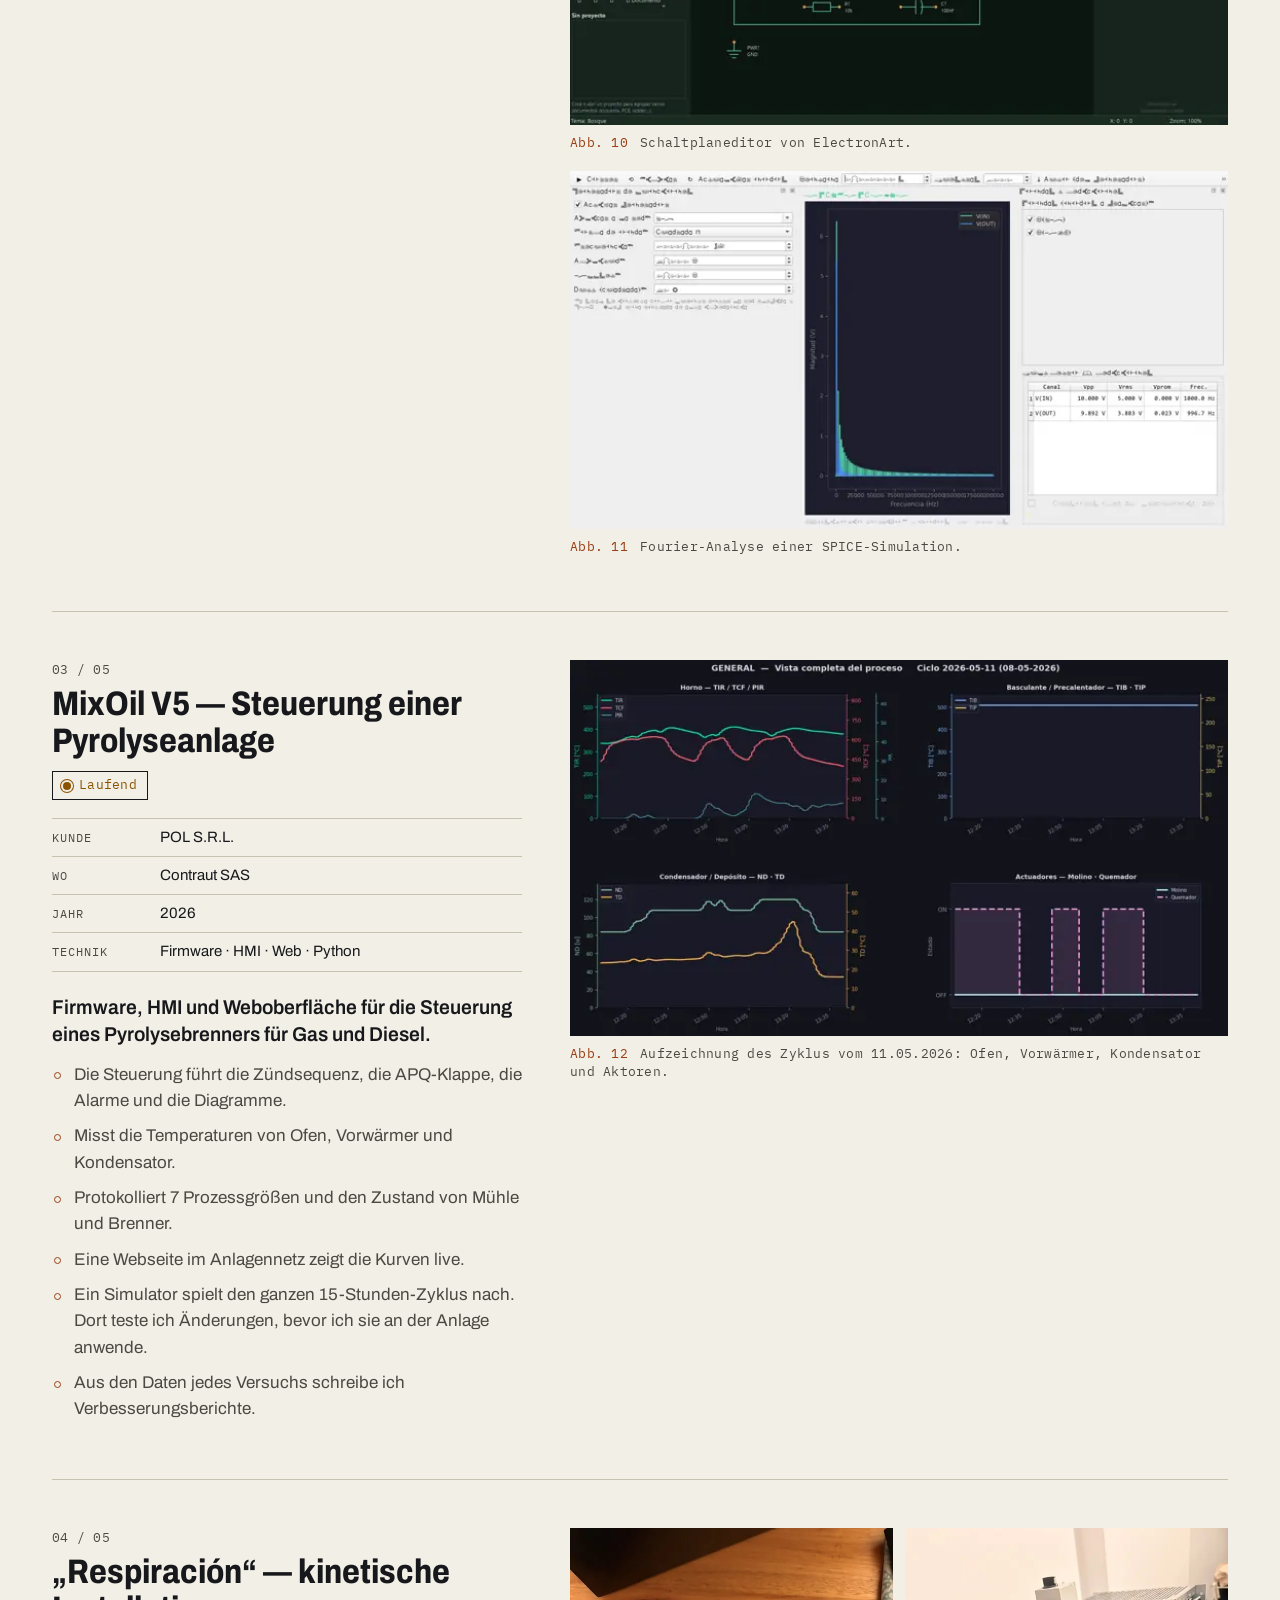
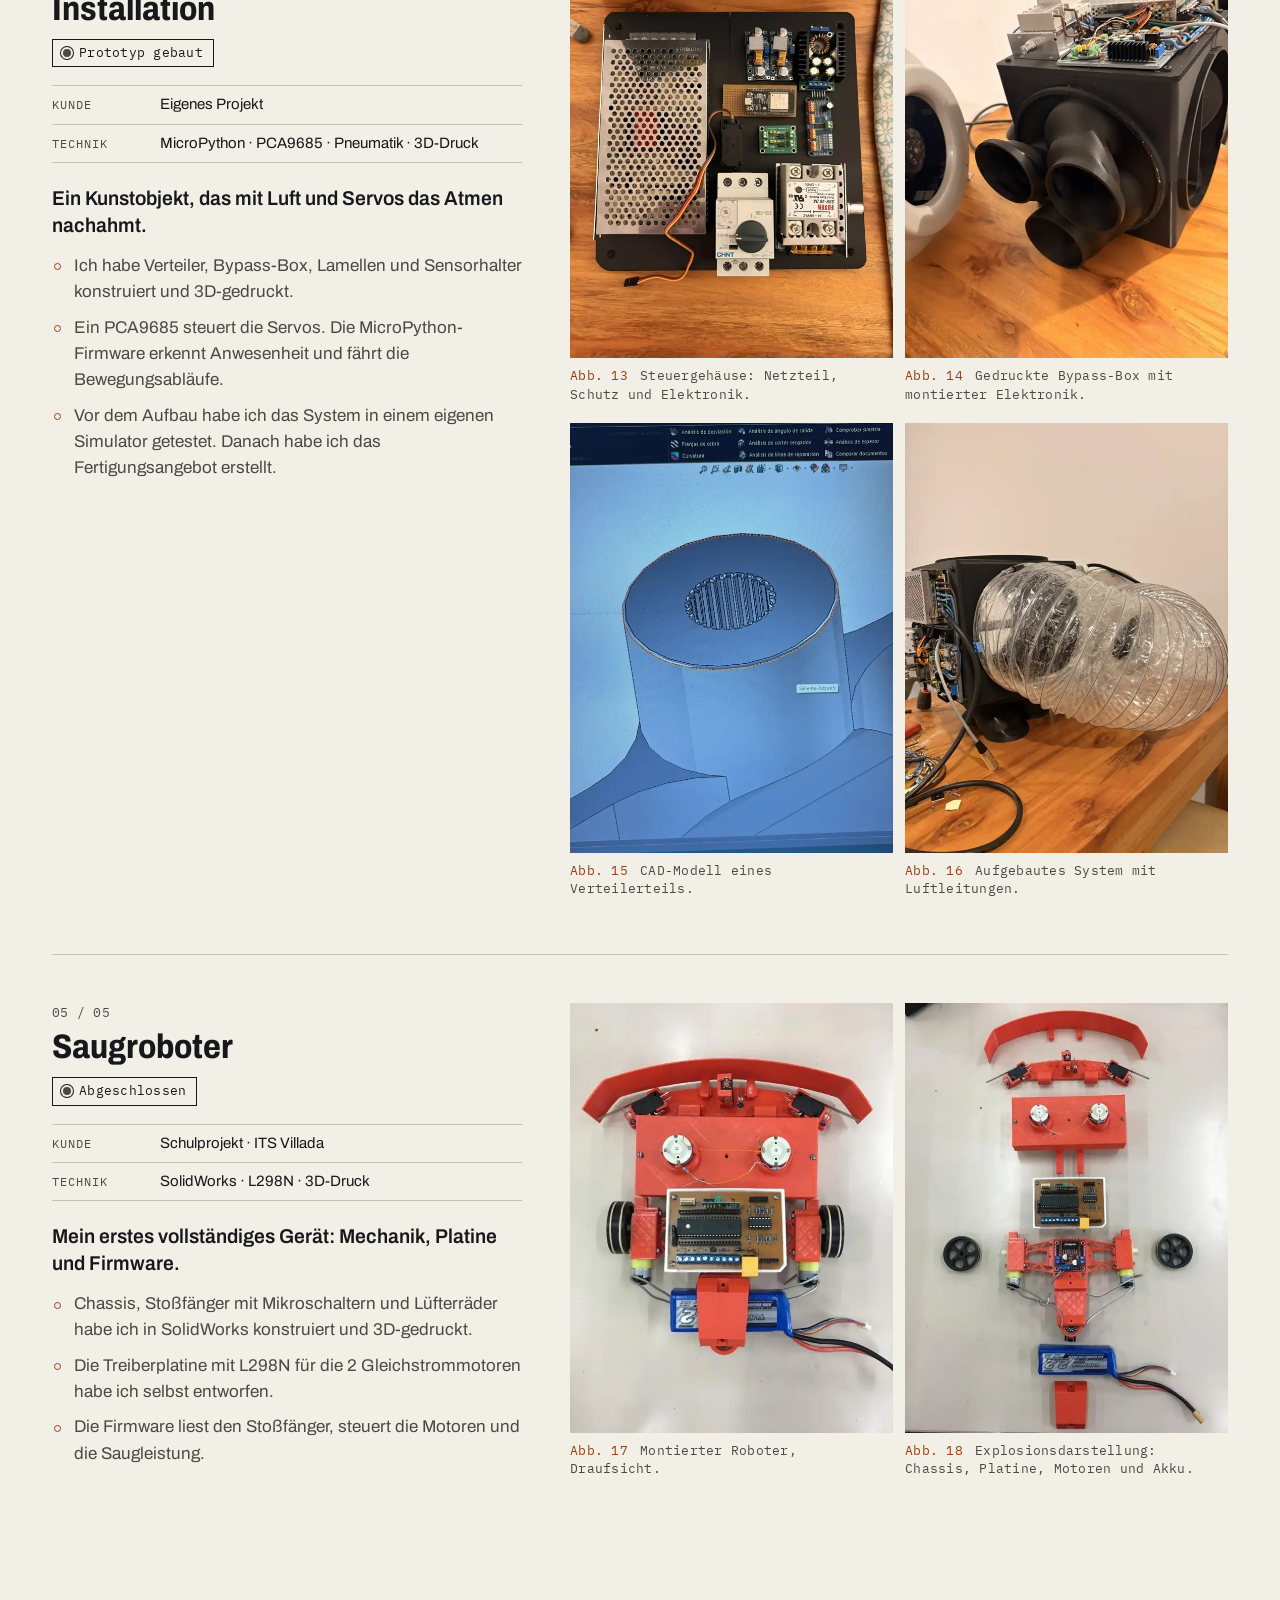
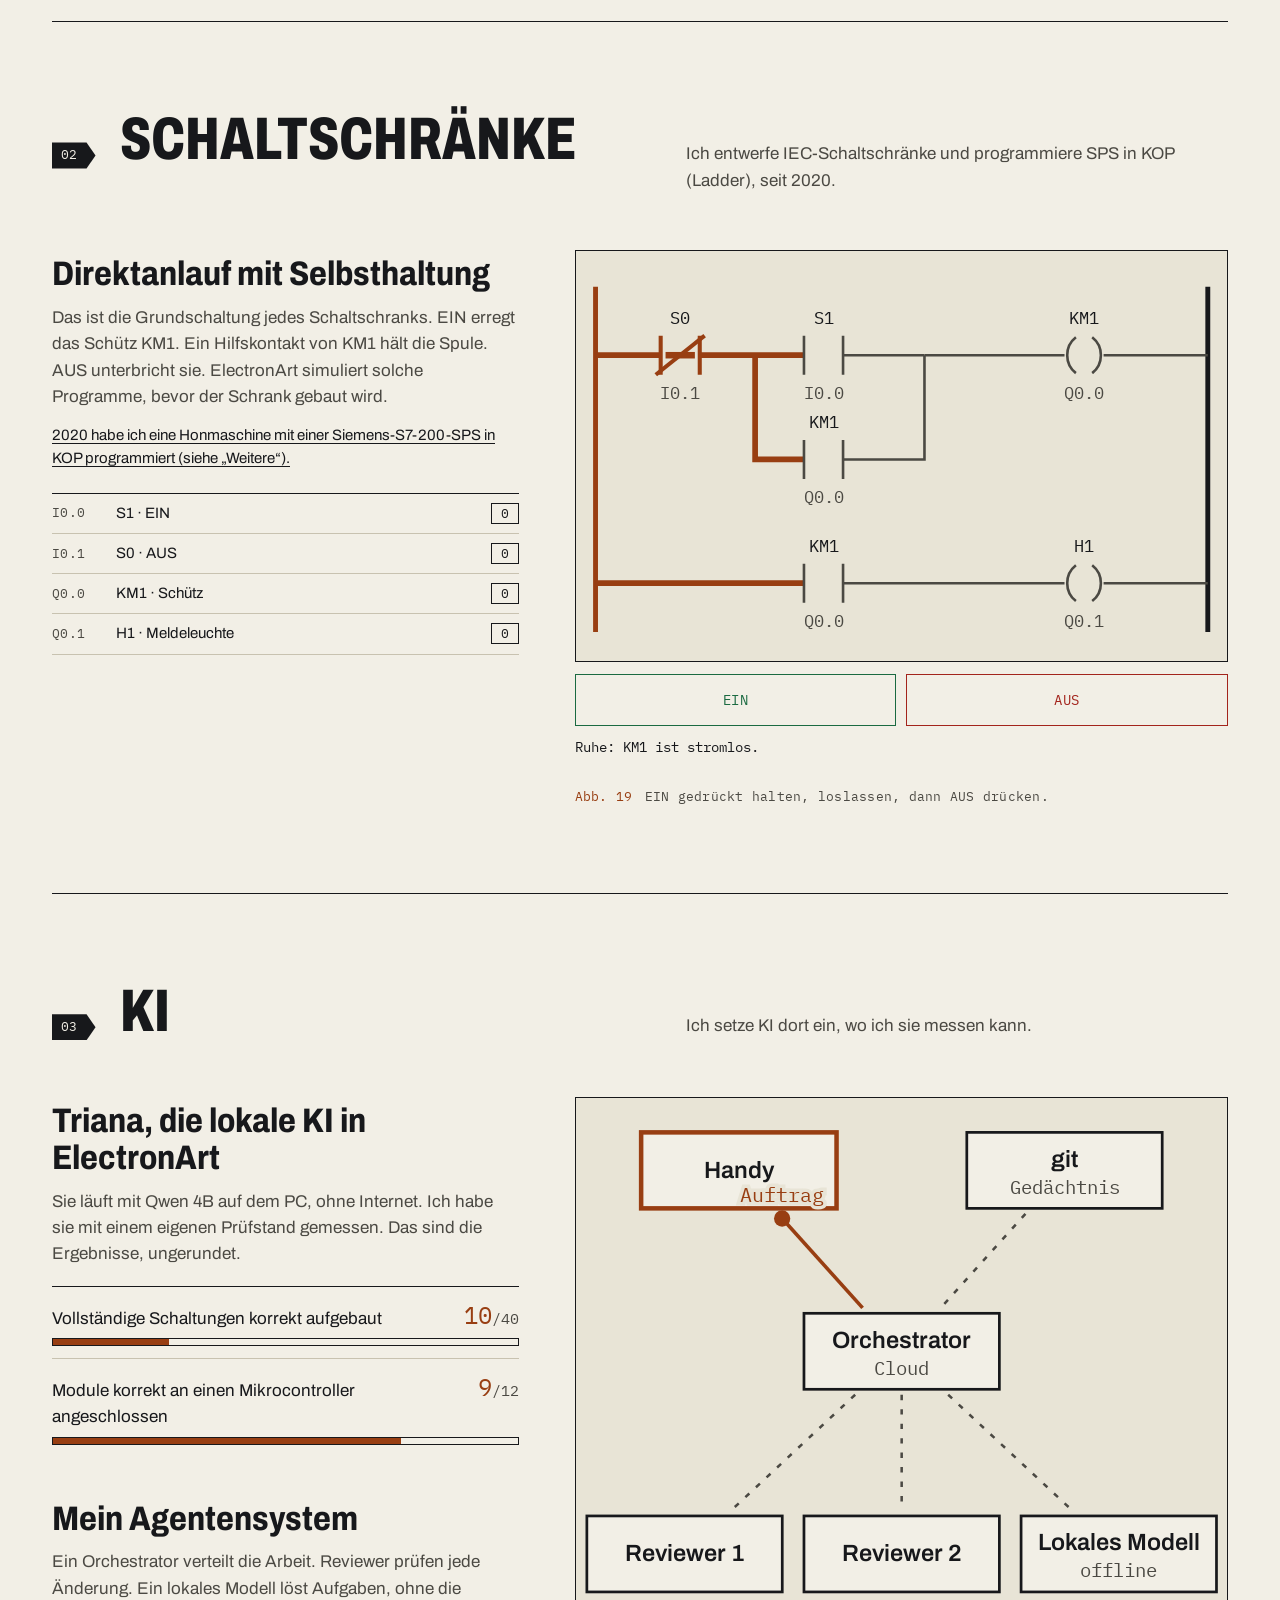
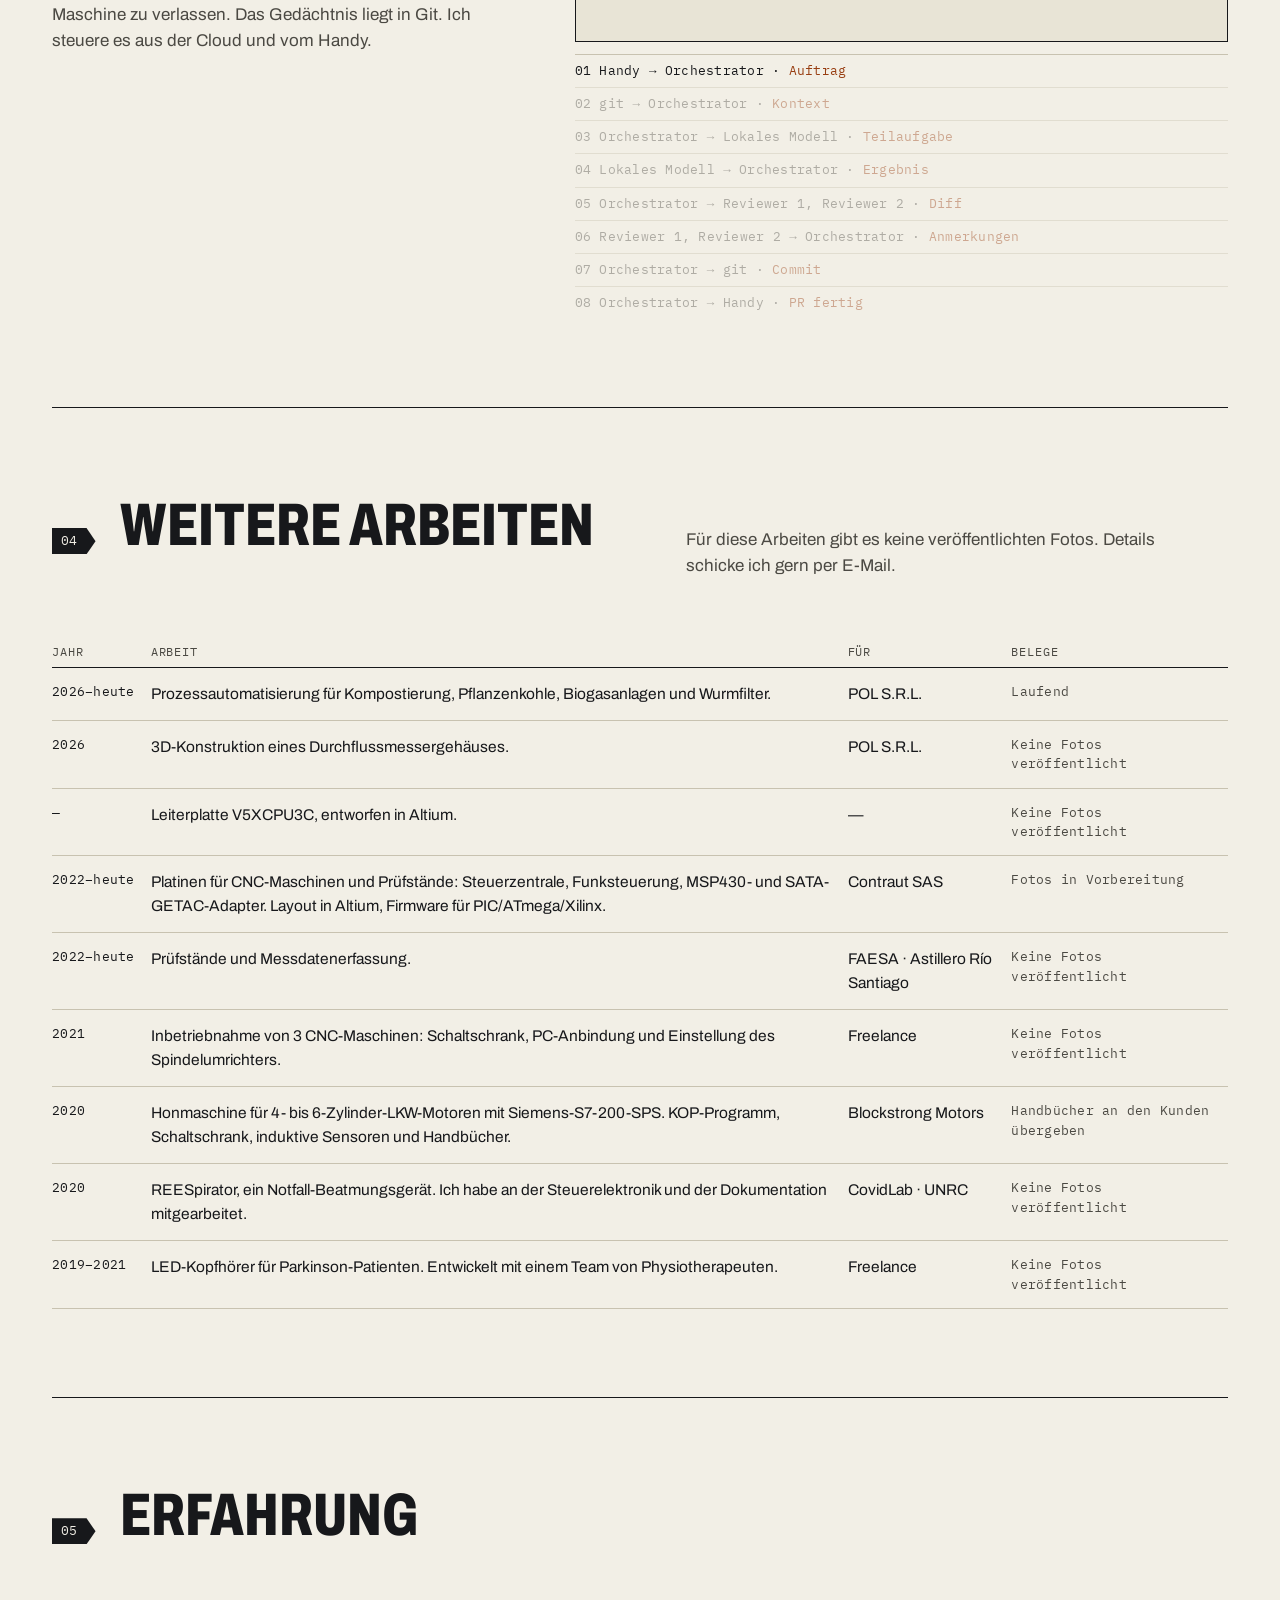
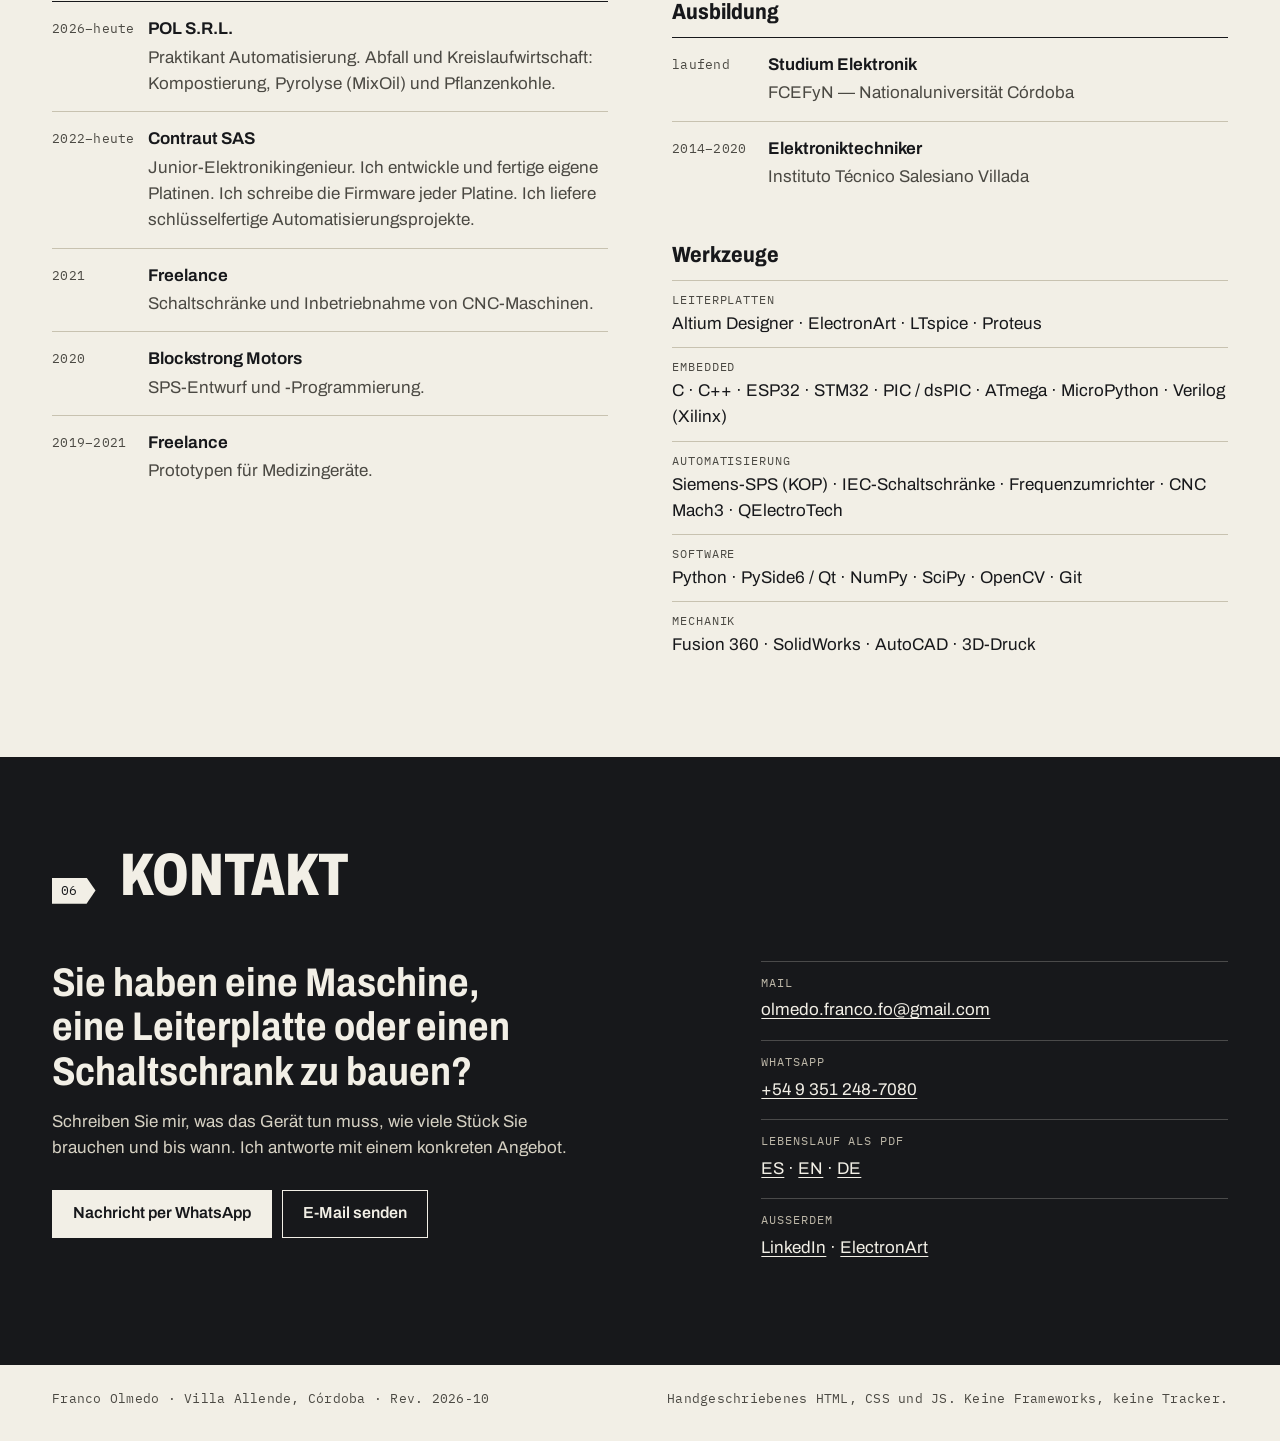
==== commit f70b0033: "Agentes: aristas desde el borde de cada caja; capturas 375/1440 del rediseño con motion Co-Authored-" ====
--- a/de/index.html
+++ b/de/index.html
@@ -274,7 +274,7 @@
 <article class="case" id="robot" aria-labelledby="h-robot"><div class="case-txt"><p class="case-n">05 / 05</p><h3 id="h-robot">Saugroboter</h3><p class="status st_done"><span class="led" aria-hidden="true"></span>Abgeschlossen</p><dl class="meta"><div><dt>Kunde</dt><dd>Schulprojekt · ITS Villada</dd></div><div><dt>Technik</dt><dd>SolidWorks · L298N · 3D-Druck</dd></div></dl><p class="case-lead">Mein erstes vollständiges Gerät: Mechanik, Platine und Firmware.</p><ul class="pts"><li>Chassis, Stoßfänger mit Mikroschaltern und Lüfterräder habe ich in SolidWorks konstruiert und 3D-gedruckt.</li><li>Die Treiberplatine mit L298N für die 2 Gleichstrommotoren habe ich selbst entworfen.</li><li>Die Firmware liest den Stoßfänger, steuert die Motoren und die Saugleistung.</li></ul></div><div class="case-figs"><figure class="fig"><a href="../assets/img/robot-armado-1280.webp" aria-label="Bild in voller Größe öffnen: Montierter Roboter, Draufsicht."><img src="../assets/img/robot-armado-640.webp" srcset="../assets/img/robot-armado-640.webp 640w, ../assets/img/robot-armado-1280.webp 1280w" sizes="(min-width: 1000px) 320px, 50vw" width="640" height="853" alt="Montierter Roboter, Draufsicht." loading="lazy" decoding="async"></a><figcaption><span class="ref">Abb. 17</span> Montierter Roboter, Draufsicht.</figcaption></figure><figure class="fig"><a href="../assets/img/robot-despiece-1280.webp" aria-label="Bild in voller Größe öffnen: Explosionsdarstellung: Chassis, Platine, Motoren und Akku."><img src="../assets/img/robot-despiece-640.webp" srcset="../assets/img/robot-despiece-640.webp 640w, ../assets/img/robot-despiece-1280.webp 1280w" sizes="(min-width: 1000px) 320px, 50vw" width="640" height="853" alt="Explosionsdarstellung: Chassis, Platine, Motoren und Akku." loading="lazy" decoding="async"></a><figcaption><span class="ref">Abb. 18</span> Explosionsdarstellung: Chassis, Platine, Motoren und Akku.</figcaption></figure></div></article>
 </section>
 <section id="tableros" class="sec wrap" aria-labelledby="h-tab"><div class="sec-h"><p class="net" aria-hidden="true">02</p><h2 id="h-tab">Schaltschränke</h2><p class="sec-sub">Ich entwerfe IEC-Schaltschränke und programmiere SPS in KOP (Ladder), seit 2020.</p></div><div class="duo"><div class="duo-txt"><h3>Direktanlauf mit Selbsthaltung</h3><p class="duo-p">Das ist die Grundschaltung jedes Schaltschranks. EIN erregt das Schütz KM1. Ein Hilfskontakt von KM1 hält die Spule. AUS unterbricht sie. ElectronArt simuliert solche Programme, bevor der Schrank gebaut wird.</p><p class="duo-ev"><a href="#otros">2020 habe ich eine Honmaschine mit einer Siemens-S7-200-SPS in KOP programmiert (siehe „Weitere“).</a></p><table class="io"><tbody><tr><th scope="row" class="y">I0.0</th><td>S1 · EIN</td><td class="v"><span data-io="I0.0">0</span></td></tr><tr><th scope="row" class="y">I0.1</th><td>S0 · AUS</td><td class="v"><span data-io="I0.1">0</span></td></tr><tr><th scope="row" class="y">Q0.0</th><td>KM1 · Schütz</td><td class="v"><span data-io="Q0.0">0</span></td></tr><tr><th scope="row" class="y">Q0.1</th><td>H1 · Meldeleuchte</td><td class="v"><span data-io="Q0.1">0</span></td></tr></tbody></table></div><figure class="live lad-fig" id="ladder" data-m="[&quot;Ruhe: KM1 ist stromlos.&quot;, &quot;EIN geschlossen: die Spule von KM1 zieht an.&quot;, &quot;Selbsthaltung: der Kontakt von KM1 hält die Spule.&quot;, &quot;AUS geöffnet: KM1 fällt ab, die Selbsthaltung öffnet.&quot;]"><svg class="lad" viewBox="0 0 400 252" role="img" aria-label="KOP-Diagramm eines Anlaufs mit Selbsthaltung: Kontakte S0, S1 und KM1, Spulen KM1 und H1."><path class="rail" d="M12 22V234"/><path class="rail r" d="M388 22V234"/><path class="w" data-p="a" d="M12 64H52"/><path class="w" data-p="b" d="M76 64H140M110 64V128H140"/><path class="w" data-p="c" d="M164 64H214"/><path class="w" data-p="d" d="M164 128H214V64"/><path class="w" data-p="e" d="M214 64H300M324 64H388"/><path class="w" data-p="a" d="M12 204H140"/><path class="w" data-p="f" d="M164 204H300M324 204H388"/><g class="ct nc" data-c="S0"><rect class="bar" x="55" y="62" width="18" height="4"/><path d="M52 52v24M76 52v24"/><path d="M49 76L79 52"/></g><text x="64" y="45">S0</text><text class="ad" x="64" y="91">I0.1</text><g class="ct" data-c="S1"><rect class="bar" x="143" y="62" width="18" height="4"/><path d="M140 52v24M164 52v24"/></g><text x="152" y="45">S1</text><text class="ad" x="152" y="91">I0.0</text><g class="ct" data-c="KM"><rect class="bar" x="143" y="126" width="18" height="4"/><path d="M140 116v24M164 116v24"/></g><text x="152" y="109">KM1</text><text class="ad" x="152" y="155">Q0.0</text><g class="coil" data-k="KM"><circle cx="312" cy="64" r="10"/><path d="M307 53a14 14 0 0 0 0 22M317 53a14 14 0 0 1 0 22"/></g><text x="312" y="45">KM1</text><text class="ad" x="312" y="91">Q0.0</text><g class="ct" data-c="KM"><rect class="bar" x="143" y="202" width="18" height="4"/><path d="M140 192v24M164 192v24"/></g><text x="152" y="185">KM1</text><text class="ad" x="152" y="231">Q0.0</text><g class="coil" data-k="H1"><circle cx="312" cy="204" r="10"/><path d="M307 193a14 14 0 0 0 0 22M317 193a14 14 0 0 1 0 22"/></g><text x="312" y="185">H1</text><text class="ad" x="312" y="231">Q0.1</text></svg><div class="lad-ctl"><button type="button" class="pb on" data-b="S1">EIN</button><button type="button" class="pb off" data-b="S0">AUS</button></div><p class="lad-msg">Ruhe: KM1 ist stromlos.</p><figcaption><span class="ref">Abb. 19</span> EIN gedrückt halten, loslassen, dann AUS drücken.</figcaption></figure></div></section>
-<section id="ia" class="sec wrap" aria-labelledby="h-ia"><div class="sec-h"><p class="net" aria-hidden="true">03</p><h2 id="h-ia">KI</h2><p class="sec-sub">Ich setze KI dort ein, wo ich sie messen kann.</p></div><div class="duo"><div class="duo-txt"><h3>Triana, die lokale KI in ElectronArt</h3><p class="duo-p">Sie läuft mit Qwen 4B auf dem PC, ohne Internet. Ich habe sie mit einem eigenen Prüfstand gemessen. Das sind die Ergebnisse, ungerundet.</p><ul class="bars"><li><span class="bl">Vollständige Schaltungen korrekt aufgebaut</span><span class="bn"><b>10</b>/40</span><span class="bt" aria-hidden="true"><span style="width:25.0%"></span></span></li><li><span class="bl">Module korrekt an einen Mikrocontroller angeschlossen</span><span class="bn"><b>9</b>/12</span><span class="bt" aria-hidden="true"><span style="width:75.0%"></span></span></li></ul><h3 class="h-ag">Mein Agentensystem</h3><p class="duo-p">Ein Orchestrator verteilt die Arbeit. Reviewer prüfen jede Änderung. Ein lokales Modell löst Aufgaben, ohne die Maschine zu verlassen. Das Gedächtnis liegt in Git. Ich steuere es aus der Cloud und vom Handy.</p></div><figure class="live ag-fig" id="agentes" data-seq="[[[&quot;tel&quot;, 1, 0]], [[&quot;git&quot;, 1, 1]], [[&quot;loc&quot;, 1, 2]], [[&quot;loc&quot;, -1, 3]], [[&quot;r1&quot;, 1, 4], [&quot;r2&quot;, 1, 4]], [[&quot;r1&quot;, -1, 5], [&quot;r2&quot;, -1, 5]], [[&quot;git&quot;, -1, 6]], [[&quot;tel&quot;, -1, 7]]]"><svg class="ag" viewBox="0 0 360 300" role="img" aria-label="Schema des Agentensystems: Handy, Orchestrator in der Cloud, Gedächtnis in Git, zwei Reviewer und ein lokales Modell."><path class="e" id="e-tel" d="M90 40L180 140"/><path class="e" id="e-git" d="M270 40L180 140"/><path class="e" id="e-r1" d="M180 140L60 252"/><path class="e" id="e-r2" d="M180 140L180 252"/><path class="e" id="e-loc" d="M180 140L300 252"/><g class="nd" data-n="tel"><rect x="36" y="19" width="108" height="42"/><text x="90" y="44">Handy</text></g><g class="nd" data-n="git"><rect x="216" y="19" width="108" height="42"/><text x="270" y="38">git</text><text class="sub" x="270" y="53">Gedächtnis</text></g><g class="nd" data-n="orq"><rect x="126" y="119" width="108" height="42"/><text x="180" y="138">Orchestrator</text><text class="sub" x="180" y="153">Cloud</text></g><g class="nd" data-n="r1"><rect x="6" y="231" width="108" height="42"/><text x="60" y="256">Reviewer 1</text></g><g class="nd" data-n="r2"><rect x="126" y="231" width="108" height="42"/><text x="180" y="256">Reviewer 2</text></g><g class="nd" data-n="loc"><rect x="246" y="231" width="108" height="42"/><text x="300" y="250">Lokales Modell</text><text class="sub" x="300" y="265">offline</text></g><g class="msgs"></g></svg><ol class="log"><li><span class="y">01</span> Handy → Orchestrator · <b>Auftrag</b></li><li><span class="y">02</span> git → Orchestrator · <b>Kontext</b></li><li><span class="y">03</span> Orchestrator → Lokales Modell · <b>Teilaufgabe</b></li><li><span class="y">04</span> Lokales Modell → Orchestrator · <b>Ergebnis</b></li><li><span class="y">05</span> Orchestrator → Reviewer 1, Reviewer 2 · <b>Diff</b></li><li><span class="y">06</span> Reviewer 1, Reviewer 2 → Orchestrator, Orchestrator · <b>Anmerkungen</b></li><li><span class="y">07</span> Orchestrator → git · <b>Commit</b></li><li><span class="y">08</span> Orchestrator → Handy · <b>PR fertig</b></li></ol></figure></div></section>
+<section id="ia" class="sec wrap" aria-labelledby="h-ia"><div class="sec-h"><p class="net" aria-hidden="true">03</p><h2 id="h-ia">KI</h2><p class="sec-sub">Ich setze KI dort ein, wo ich sie messen kann.</p></div><div class="duo"><div class="duo-txt"><h3>Triana, die lokale KI in ElectronArt</h3><p class="duo-p">Sie läuft mit Qwen 4B auf dem PC, ohne Internet. Ich habe sie mit einem eigenen Prüfstand gemessen. Das sind die Ergebnisse, ungerundet.</p><ul class="bars"><li><span class="bl">Vollständige Schaltungen korrekt aufgebaut</span><span class="bn"><b>10</b>/40</span><span class="bt" aria-hidden="true"><span style="width:25.0%"></span></span></li><li><span class="bl">Module korrekt an einen Mikrocontroller angeschlossen</span><span class="bn"><b>9</b>/12</span><span class="bt" aria-hidden="true"><span style="width:75.0%"></span></span></li></ul><h3 class="h-ag">Mein Agentensystem</h3><p class="duo-p">Ein Orchestrator verteilt die Arbeit. Reviewer prüfen jede Änderung. Ein lokales Modell löst Aufgaben, ohne die Maschine zu verlassen. Das Gedächtnis liegt in Git. Ich steuere es aus der Cloud und vom Handy.</p></div><figure class="live ag-fig" id="agentes" data-seq="[[[&quot;tel&quot;, 1, 0]], [[&quot;git&quot;, 1, 1]], [[&quot;loc&quot;, 1, 2]], [[&quot;loc&quot;, -1, 3]], [[&quot;r1&quot;, 1, 4], [&quot;r2&quot;, 1, 4]], [[&quot;r1&quot;, -1, 5], [&quot;r2&quot;, -1, 5]], [[&quot;git&quot;, -1, 6]], [[&quot;tel&quot;, -1, 7]]]"><svg class="ag" viewBox="0 0 360 300" role="img" aria-label="Schema des Agentensystems: Handy, Orchestrator in der Cloud, Gedächtnis in Git, zwei Reviewer und ein lokales Modell."><path class="e" id="e-tel" d="M111.6 64.0L158.4 116.0"/><path class="e" id="e-git" d="M248.4 64.0L201.6 116.0"/><path class="e" id="e-r1" d="M154.3 164.0L85.7 228.0"/><path class="e" id="e-r2" d="M180.0 164.0L180.0 228.0"/><path class="e" id="e-loc" d="M205.7 164.0L274.3 228.0"/><g class="nd" data-n="tel"><rect x="36" y="19" width="108" height="42"/><text x="90" y="44">Handy</text></g><g class="nd" data-n="git"><rect x="216" y="19" width="108" height="42"/><text x="270" y="38">git</text><text class="sub" x="270" y="53">Gedächtnis</text></g><g class="nd" data-n="orq"><rect x="126" y="119" width="108" height="42"/><text x="180" y="138">Orchestrator</text><text class="sub" x="180" y="153">Cloud</text></g><g class="nd" data-n="r1"><rect x="6" y="231" width="108" height="42"/><text x="60" y="256">Reviewer 1</text></g><g class="nd" data-n="r2"><rect x="126" y="231" width="108" height="42"/><text x="180" y="256">Reviewer 2</text></g><g class="nd" data-n="loc"><rect x="246" y="231" width="108" height="42"/><text x="300" y="250">Lokales Modell</text><text class="sub" x="300" y="265">offline</text></g><g class="msgs"></g></svg><ol class="log"><li><span class="y">01</span> Handy → Orchestrator · <b>Auftrag</b></li><li><span class="y">02</span> git → Orchestrator · <b>Kontext</b></li><li><span class="y">03</span> Orchestrator → Lokales Modell · <b>Teilaufgabe</b></li><li><span class="y">04</span> Lokales Modell → Orchestrator · <b>Ergebnis</b></li><li><span class="y">05</span> Orchestrator → Reviewer 1, Reviewer 2 · <b>Diff</b></li><li><span class="y">06</span> Reviewer 1, Reviewer 2 → Orchestrator · <b>Anmerkungen</b></li><li><span class="y">07</span> Orchestrator → git · <b>Commit</b></li><li><span class="y">08</span> Orchestrator → Handy · <b>PR fertig</b></li></ol></figure></div></section>
 <section id="otros" class="sec wrap" aria-labelledby="h-otros"><div class="sec-h"><p class="net" aria-hidden="true">04</p><h2 id="h-otros">Weitere Arbeiten</h2><p class="sec-sub">Für diese Arbeiten gibt es keine veröffentlichten Fotos. Details schicke ich gern per E-Mail.</p></div><table class="bom" role="table"><thead role="rowgroup"><tr role="row"><th scope="col" role="columnheader">Jahr</th><th scope="col" role="columnheader">Arbeit</th><th scope="col" role="columnheader">Für</th><th scope="col" role="columnheader">Belege</th></tr></thead><tbody role="rowgroup"><tr role="row"><td role="cell" class="y">2026–heute</td><td role="cell">Prozessautomatisierung für Kompostierung, Pflanzenkohle, Biogasanlagen und Wurmfilter.</td><td role="cell">POL S.R.L.</td><td role="cell" class="ev">Laufend</td></tr><tr role="row"><td role="cell" class="y">2026</td><td role="cell">3D-Konstruktion eines Durchflussmessergehäuses.</td><td role="cell">POL S.R.L.</td><td role="cell" class="ev">Keine Fotos veröffentlicht</td></tr><tr role="row"><td role="cell" class="y">—</td><td role="cell">Leiterplatte V5XCPU3C, entworfen in Altium.</td><td role="cell">—</td><td role="cell" class="ev">Keine Fotos veröffentlicht</td></tr><tr role="row"><td role="cell" class="y">2022–heute</td><td role="cell">Platinen für CNC-Maschinen und Prüfstände: Steuerzentrale, Funksteuerung, MSP430- und SATA-GETAC-Adapter. Layout in Altium, Firmware für PIC/ATmega/Xilinx.</td><td role="cell">Contraut SAS</td><td role="cell" class="ev">Fotos in Vorbereitung</td></tr><tr role="row"><td role="cell" class="y">2022–heute</td><td role="cell">Prüfstände und Messdatenerfassung.</td><td role="cell">FAESA · Astillero Río Santiago</td><td role="cell" class="ev">Keine Fotos veröffentlicht</td></tr><tr role="row"><td role="cell" class="y">2021</td><td role="cell">Inbetriebnahme von 3 CNC-Maschinen: Schaltschrank, PC-Anbindung und Einstellung des Spindelumrichters.</td><td role="cell">Freelance</td><td role="cell" class="ev">Keine Fotos veröffentlicht</td></tr><tr role="row"><td role="cell" class="y">2020</td><td role="cell">Honmaschine für 4- bis 6-Zylinder-LKW-Motoren mit Siemens-S7-200-SPS. KOP-Programm, Schaltschrank, induktive Sensoren und Handbücher.</td><td role="cell">Blockstrong Motors</td><td role="cell" class="ev">Handbücher an den Kunden übergeben</td></tr><tr role="row"><td role="cell" class="y">2020</td><td role="cell">REESpirator, ein Notfall-Beatmungsgerät. Ich habe an der Steuerelektronik und der Dokumentation mitgearbeitet.</td><td role="cell">CovidLab · UNRC</td><td role="cell" class="ev">Keine Fotos veröffentlicht</td></tr><tr role="row"><td role="cell" class="y">2019–2021</td><td role="cell">LED-Kopfhörer für Parkinson-Patienten. Entwickelt mit einem Team von Physiotherapeuten.</td><td role="cell">Freelance</td><td role="cell" class="ev">Keine Fotos veröffentlicht</td></tr></tbody></table></section>
 <section id="experiencia" class="sec wrap" aria-labelledby="h-exp"><div class="sec-h"><p class="net" aria-hidden="true">05</p><h2 id="h-exp">Erfahrung</h2></div><div class="cols"><div><ol class="tl"><li><span class="y">2026–heute</span><div><b>POL S.R.L.</b><p>Praktikant Automatisierung. Abfall und Kreislaufwirtschaft: Kompostierung, Pyrolyse (MixOil) und Pflanzenkohle.</p></div></li><li><span class="y">2022–heute</span><div><b>Contraut SAS</b><p>Junior-Elektronikingenieur. Ich entwickle und fertige eigene Platinen. Ich schreibe die Firmware jeder Platine. Ich liefere schlüsselfertige Automatisierungsprojekte.</p></div></li><li><span class="y">2021</span><div><b>Freelance</b><p>Schaltschränke und Inbetriebnahme von CNC-Maschinen.</p></div></li><li><span class="y">2020</span><div><b>Blockstrong Motors</b><p>SPS-Entwurf und -Programmierung.</p></div></li><li><span class="y">2019–2021</span><div><b>Freelance</b><p>Prototypen für Medizingeräte.</p></div></li></ol></div><div><h3 class="h-sm">Ausbildung</h3><ol class="tl"><li><span class="y">laufend</span><div><b>Studium Elektronik</b><p>FCEFyN — Nationaluniversität Córdoba</p></div></li><li><span class="y">2014–2020</span><div><b>Elektroniktechniker</b><p>Instituto Técnico Salesiano Villada</p></div></li></ol><h3 class="h-sm">Werkzeuge</h3><dl class="tools"><div><dt>Leiterplatten</dt><dd>Altium Designer · ElectronArt · LTspice · Proteus</dd></div><div><dt>Embedded</dt><dd>C · C++ · ESP32 · STM32 · PIC / dsPIC · ATmega · MicroPython · Verilog (Xilinx)</dd></div><div><dt>Automatisierung</dt><dd>Siemens-SPS (KOP) · IEC-Schaltschränke · Frequenzumrichter · CNC Mach3 · QElectroTech</dd></div><div><dt>Software</dt><dd>Python · PySide6 / Qt · NumPy · SciPy · OpenCV · Git</dd></div><div><dt>Mechanik</dt><dd>Fusion 360 · SolidWorks · AutoCAD · 3D-Druck</dd></div></dl></div></div></section>
 <section id="contacto" class="sec contact" aria-labelledby="h-ct"><div class="wrap"><div class="sec-h"><p class="net" aria-hidden="true">06</p><h2 id="h-ct">Kontakt</h2></div><div class="ct-grid"><div><p class="ct-lead">Sie haben eine Maschine, eine Leiterplatte oder einen Schaltschrank zu bauen?</p><p class="ct-sub">Schreiben Sie mir, was das Gerät tun muss, wie viele Stück Sie brauchen und bis wann. Ich antworte mit einem konkreten Angebot.</p><div class="ctas"><a class="btn btn-1" href="https://wa.me/5493512487080?text=Hallo%20Franco%2C%20ich%20schreibe%20dir%20über%20dein%20Portfolio." rel="noopener">Nachricht per WhatsApp</a><a class="btn btn-2" href="mailto:olmedo.franco.fo@gmail.com">E-Mail senden</a></div></div><dl class="ct-list"><div><dt>Mail</dt><dd><a href="mailto:olmedo.franco.fo@gmail.com">olmedo.franco.fo@gmail.com</a></dd></div><div><dt>WhatsApp</dt><dd><a href="https://wa.me/5493512487080?text=Hallo%20Franco%2C%20ich%20schreibe%20dir%20über%20dein%20Portfolio." rel="noopener">+54 9 351 248-7080</a></dd></div><div><dt>Lebenslauf als PDF</dt><dd><a href="../cv-es.pdf" hreflang="es">ES</a> · <a href="../cv-en.pdf" hreflang="en">EN</a> · <a href="../cv-de.pdf" hreflang="de">DE</a></dd></div><div><dt>Außerdem</dt><dd><a href="https://www.linkedin.com/in/franco-olmedo-967405194/" rel="noopener">LinkedIn</a> · <a href="https://electroniklosungen.com.ar" rel="noopener">ElectronArt</a></dd></div></dl></div></div></section>
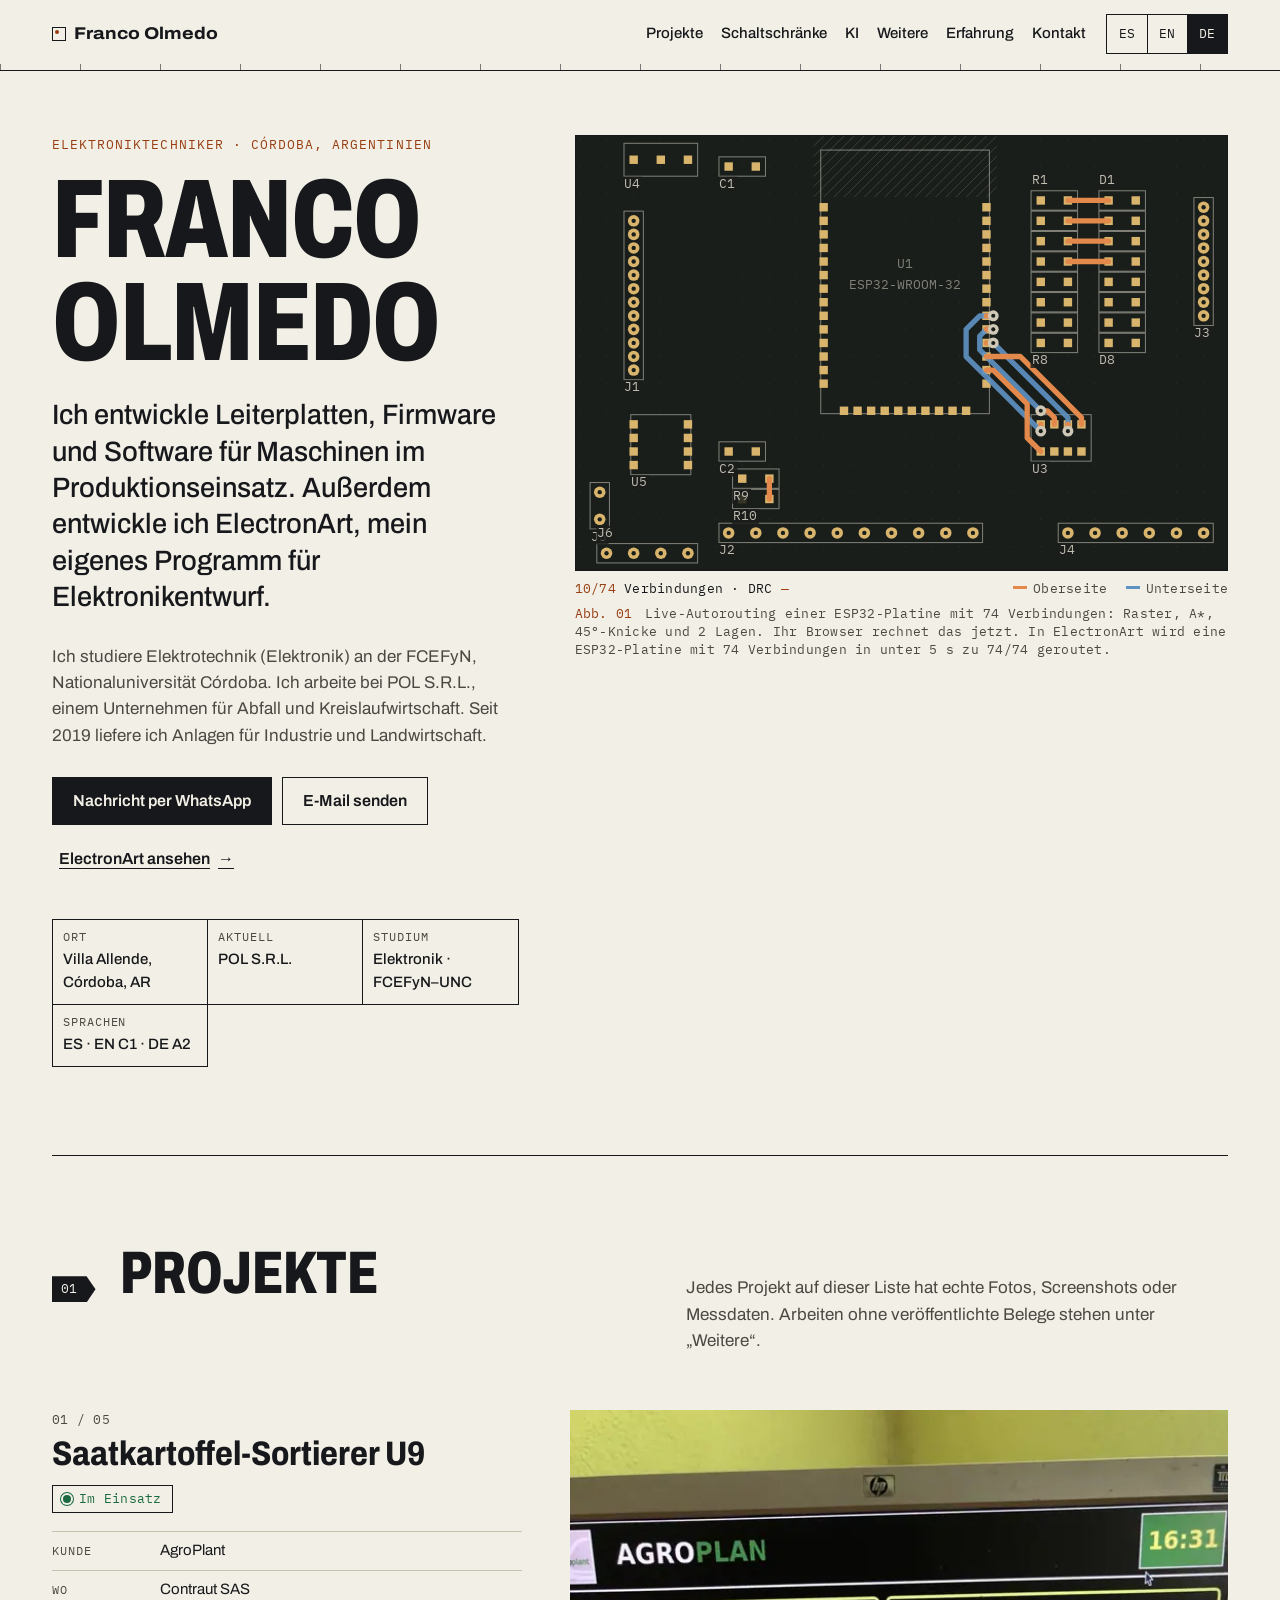
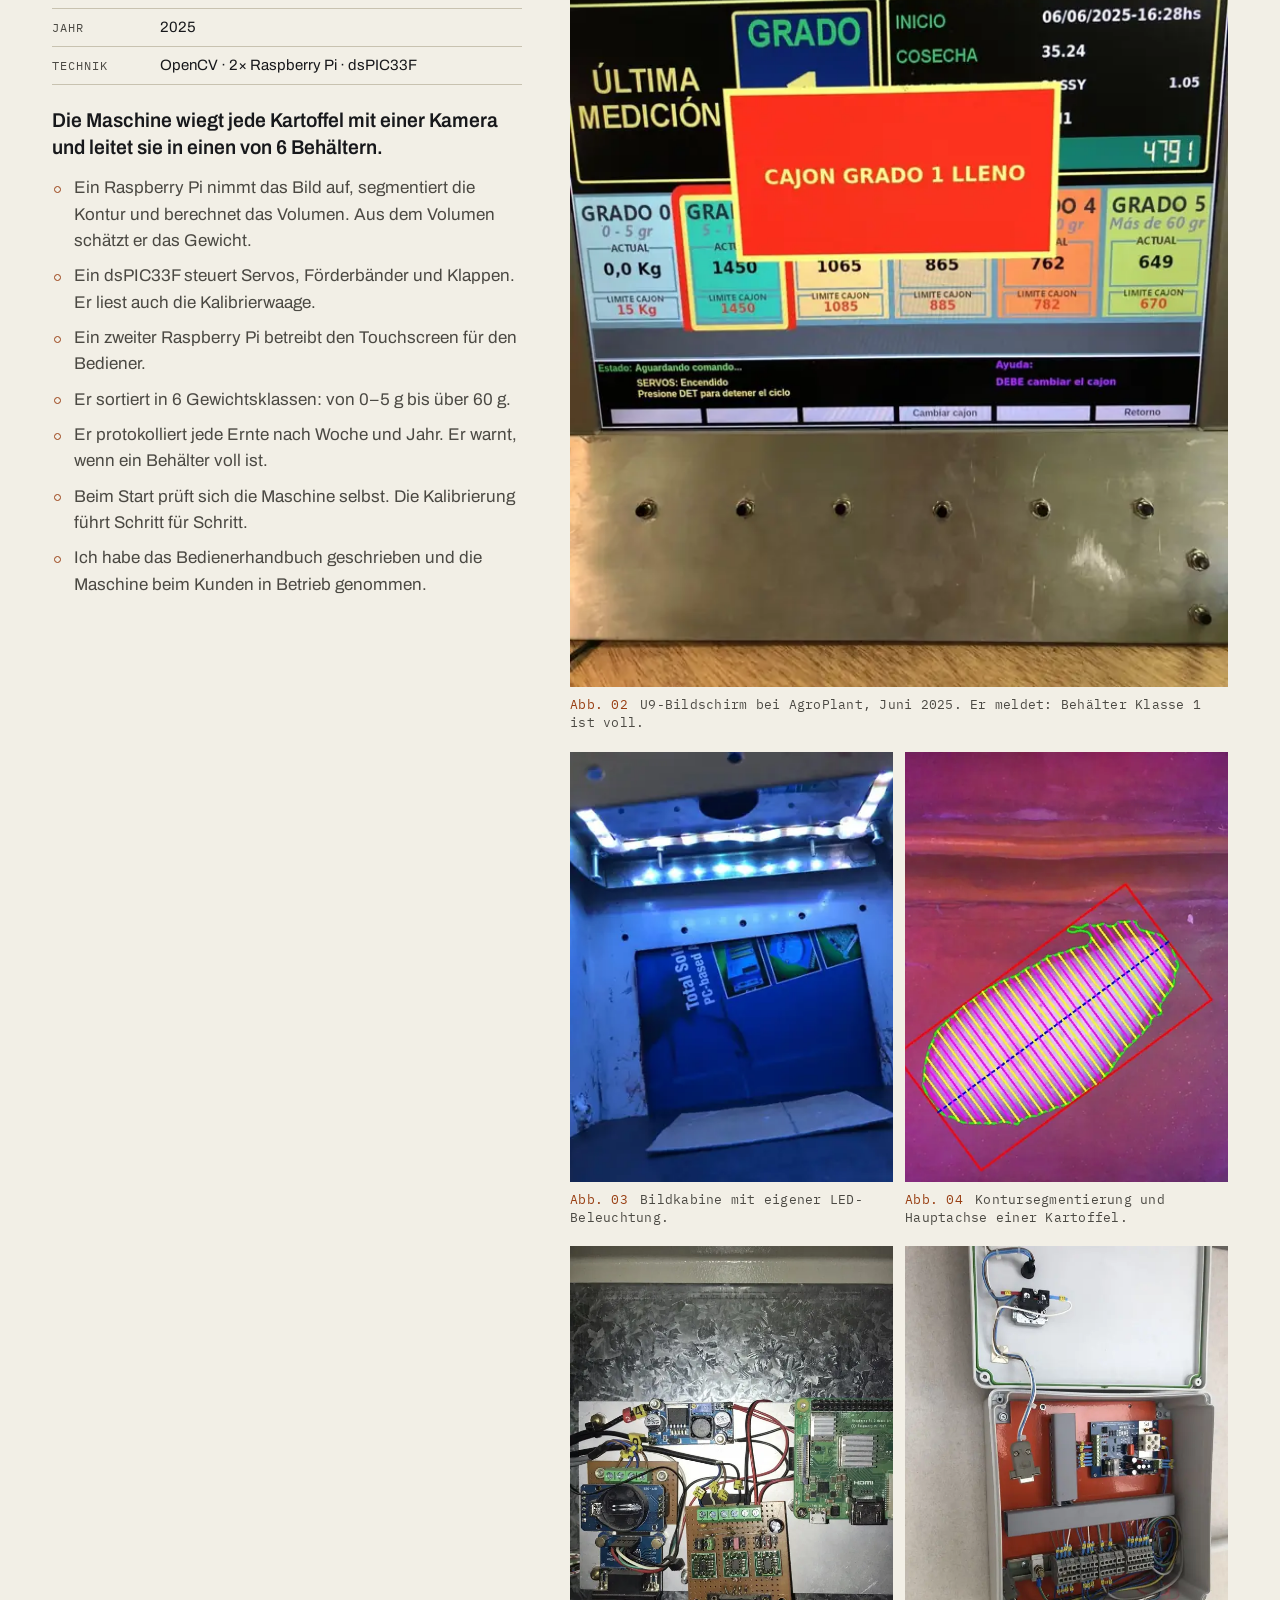
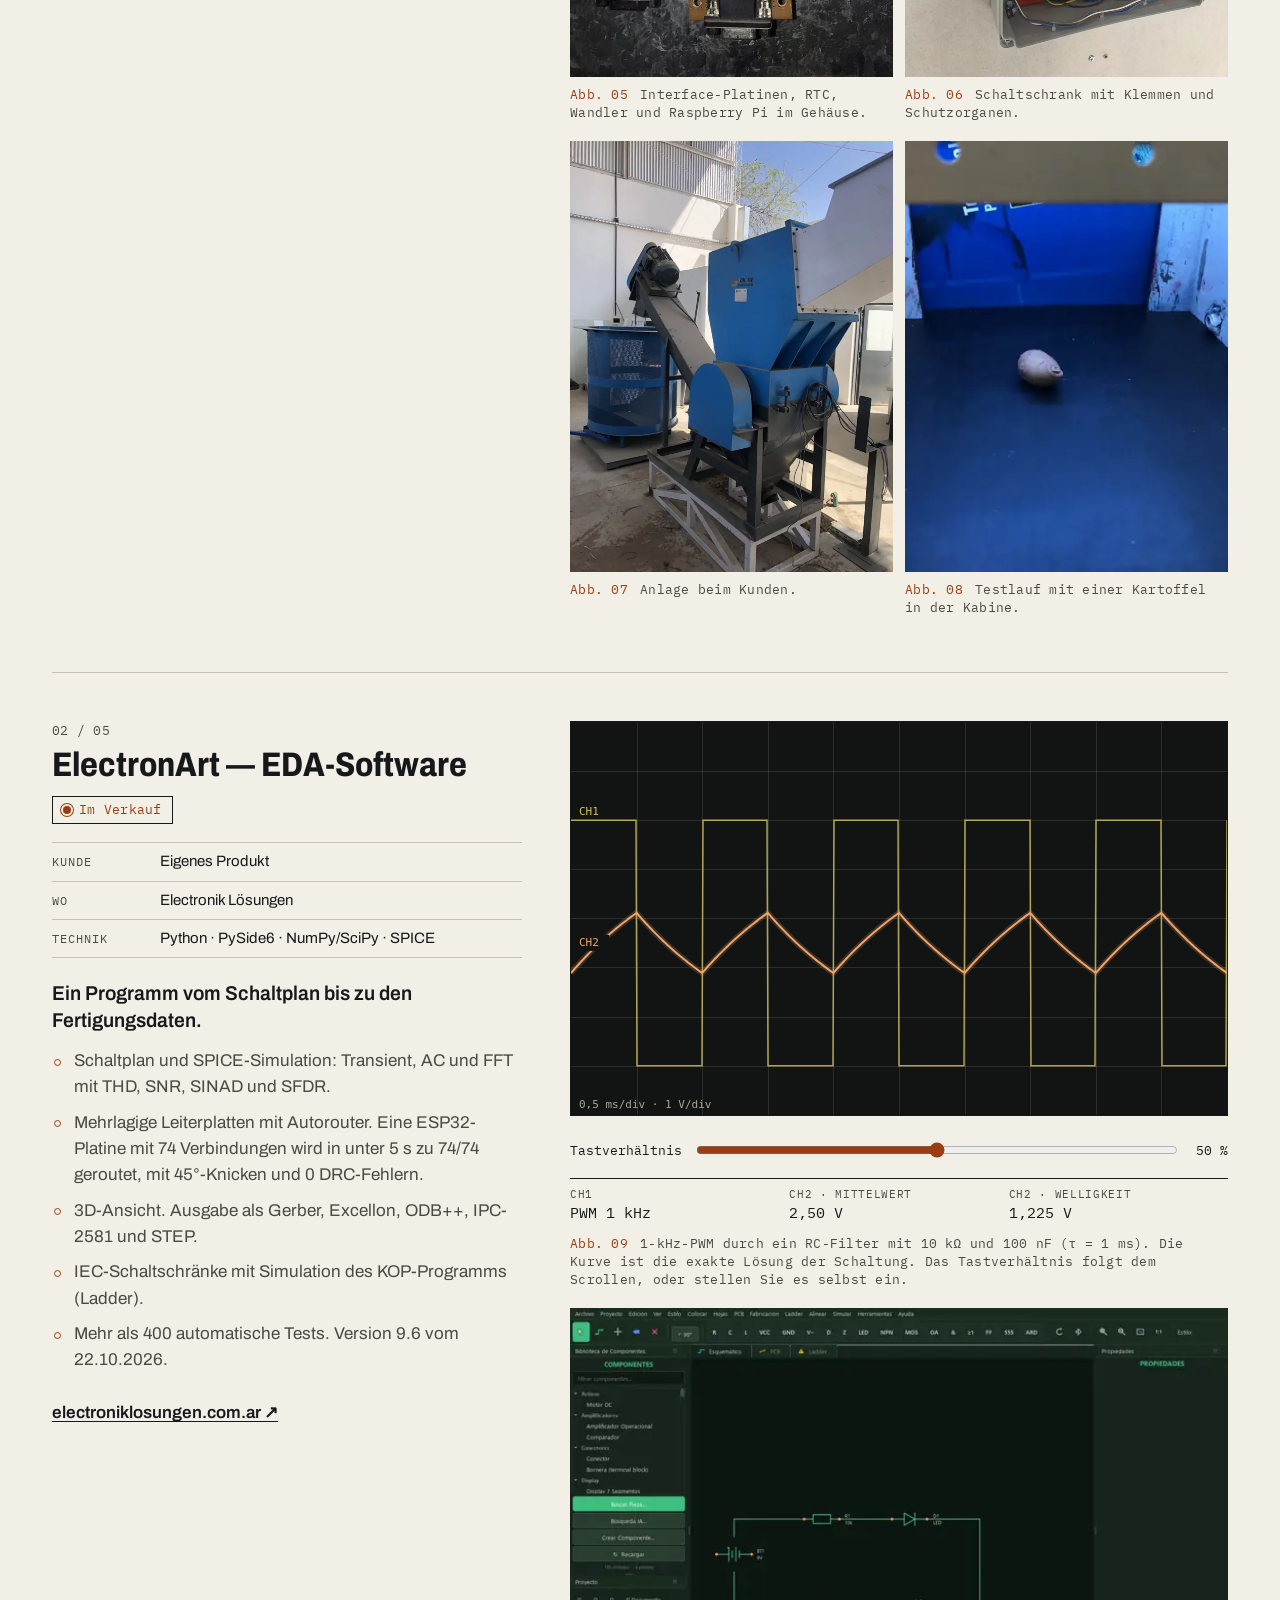
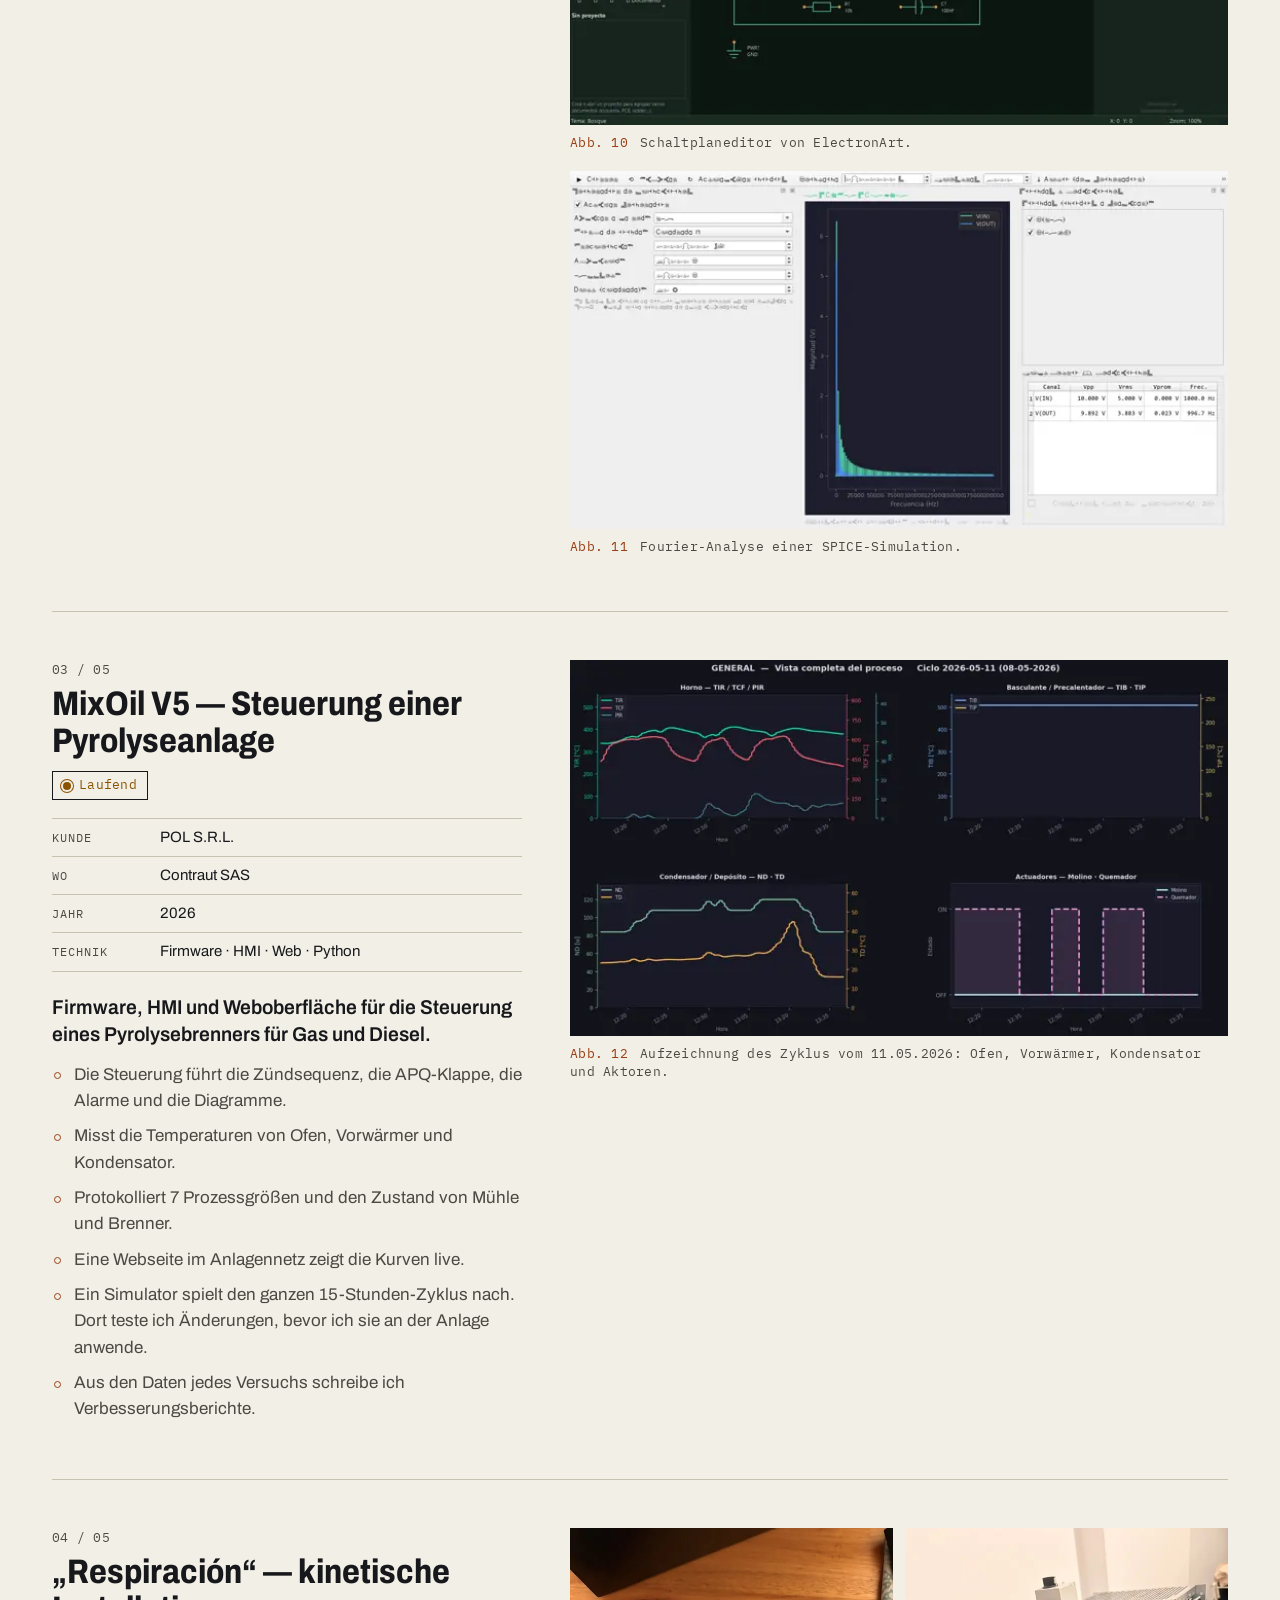
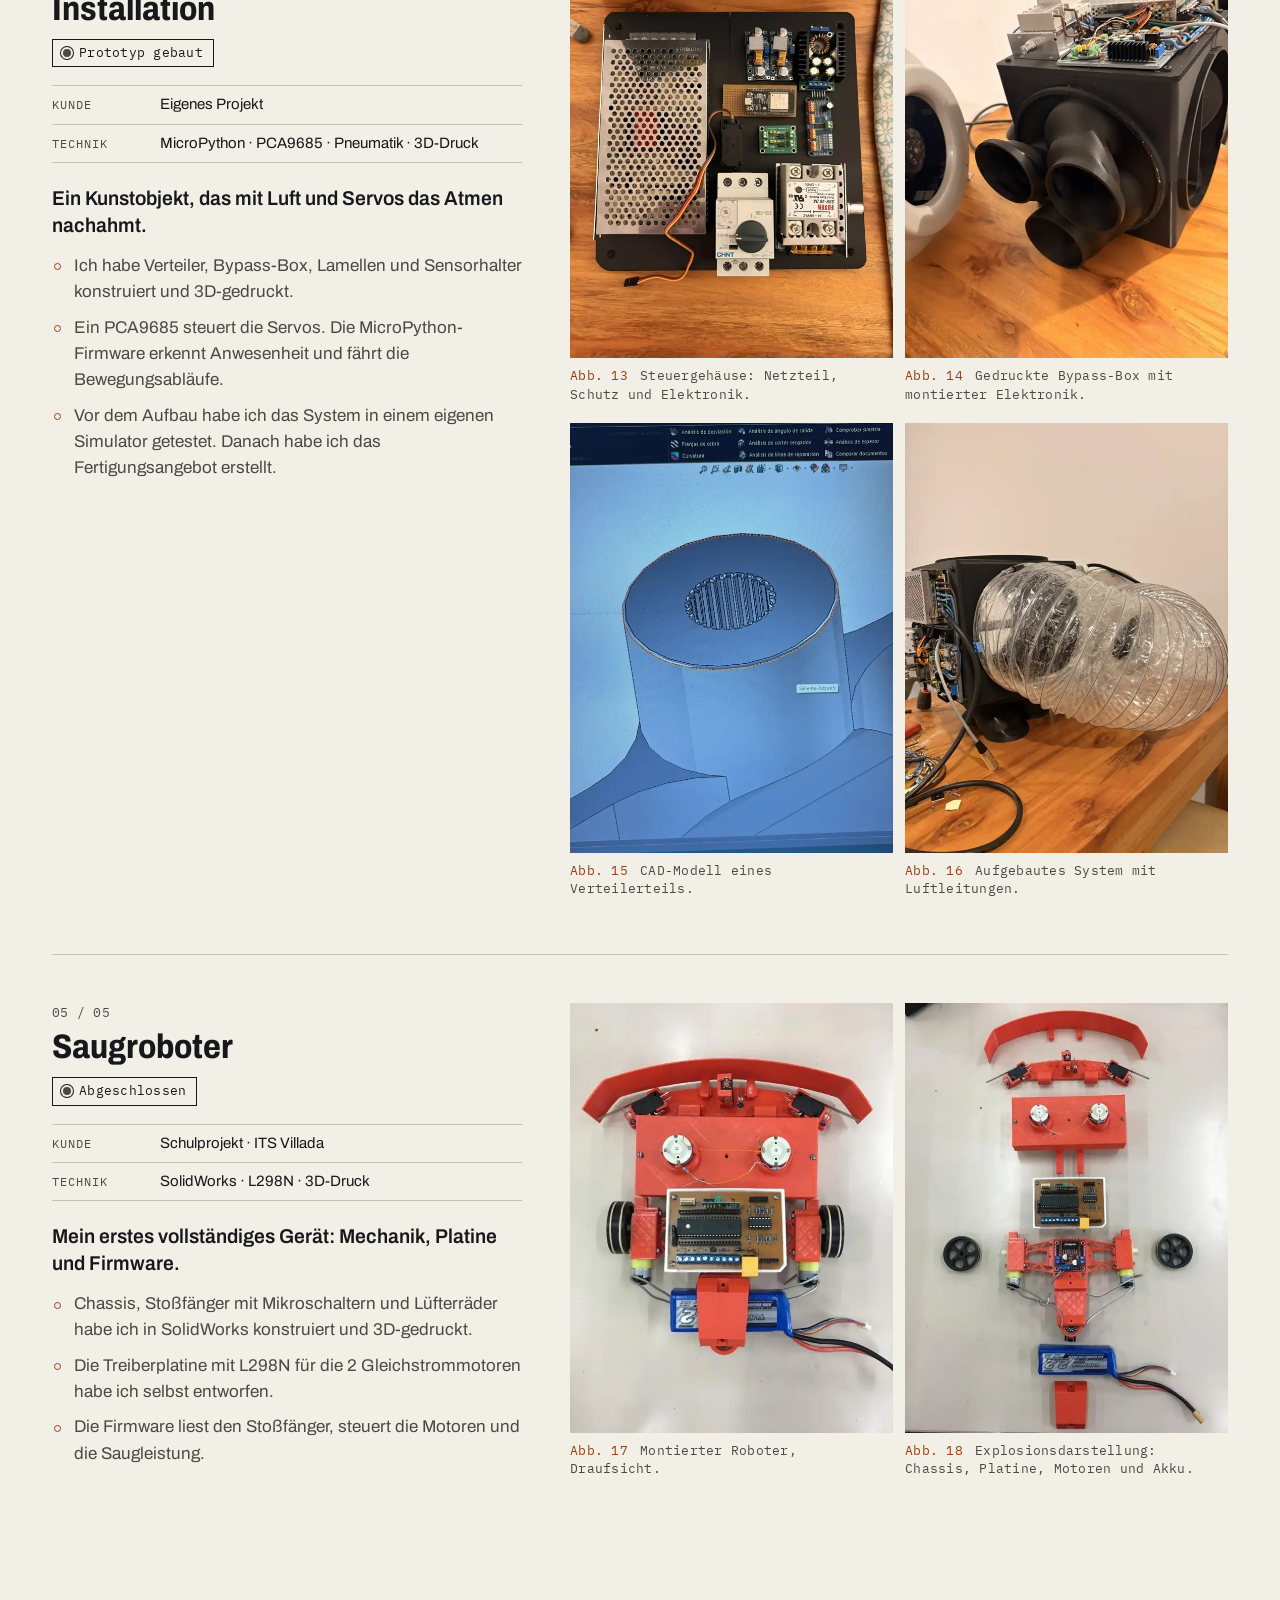
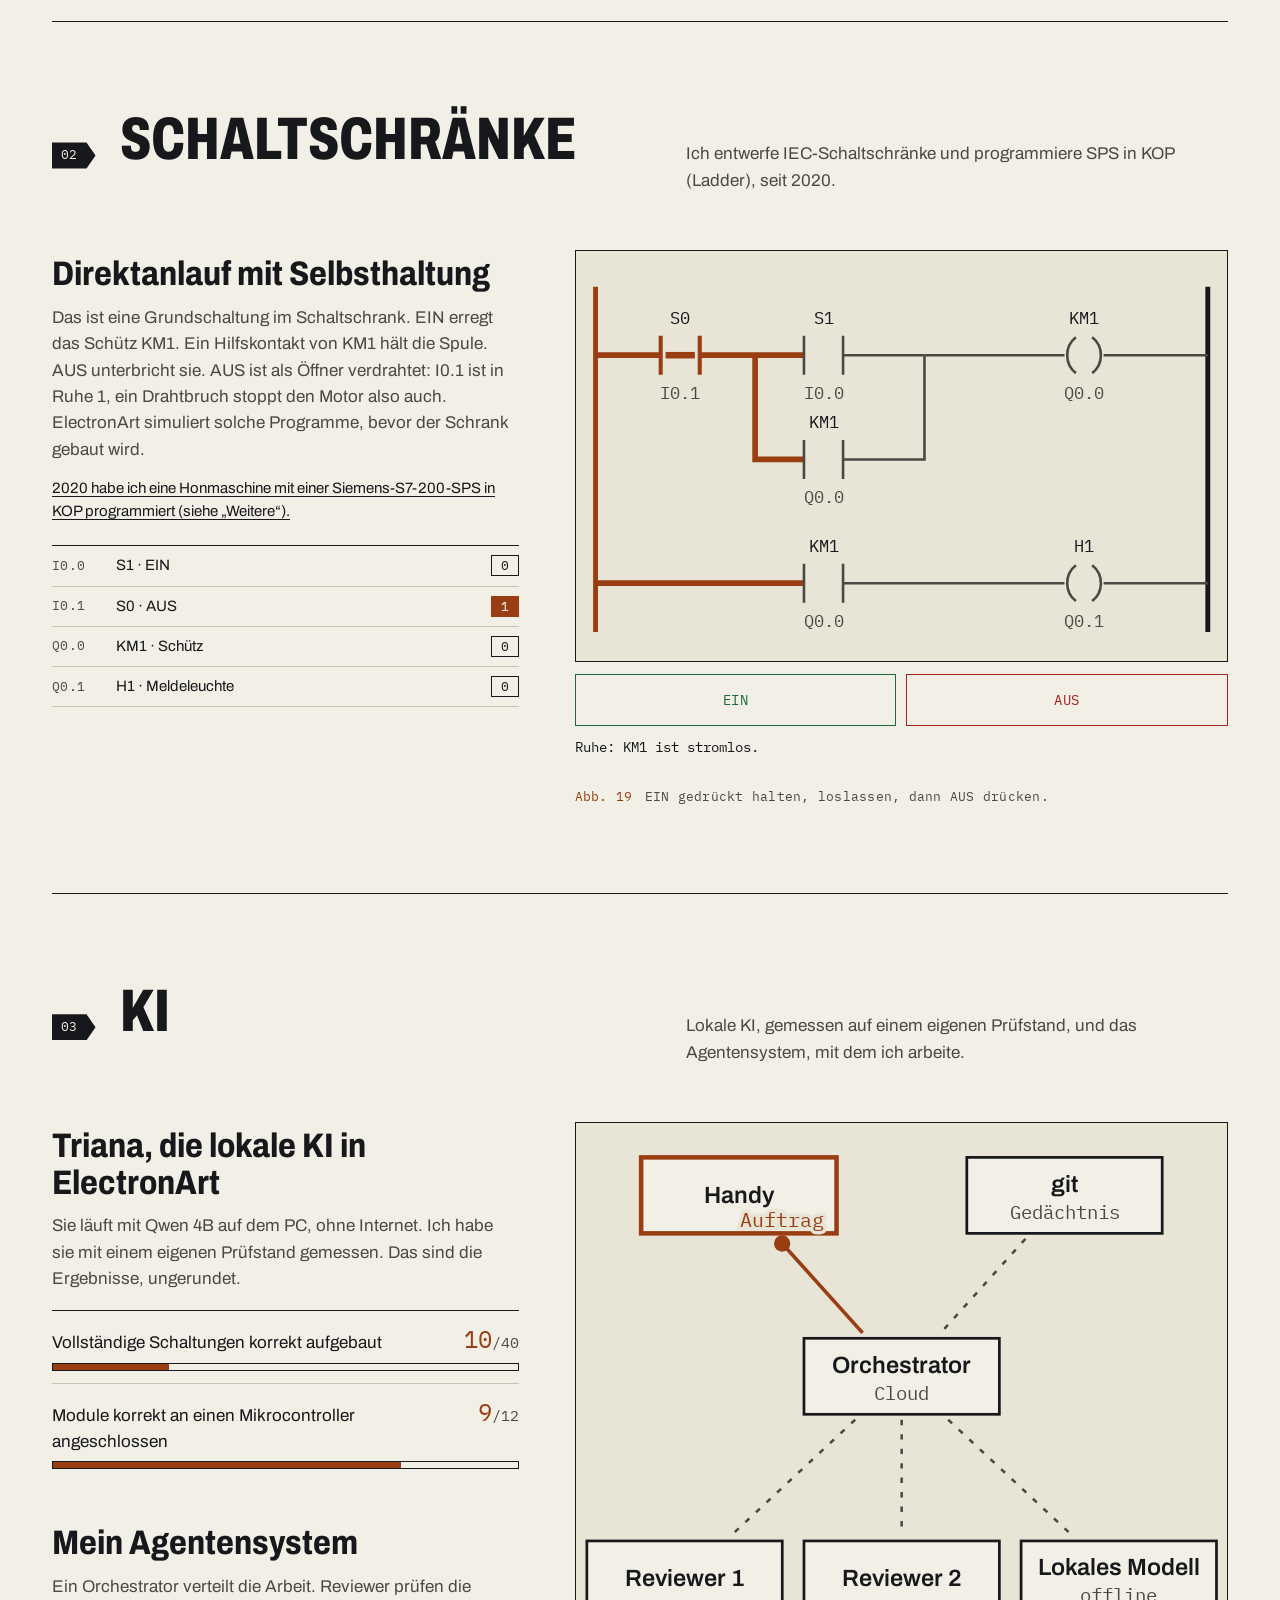
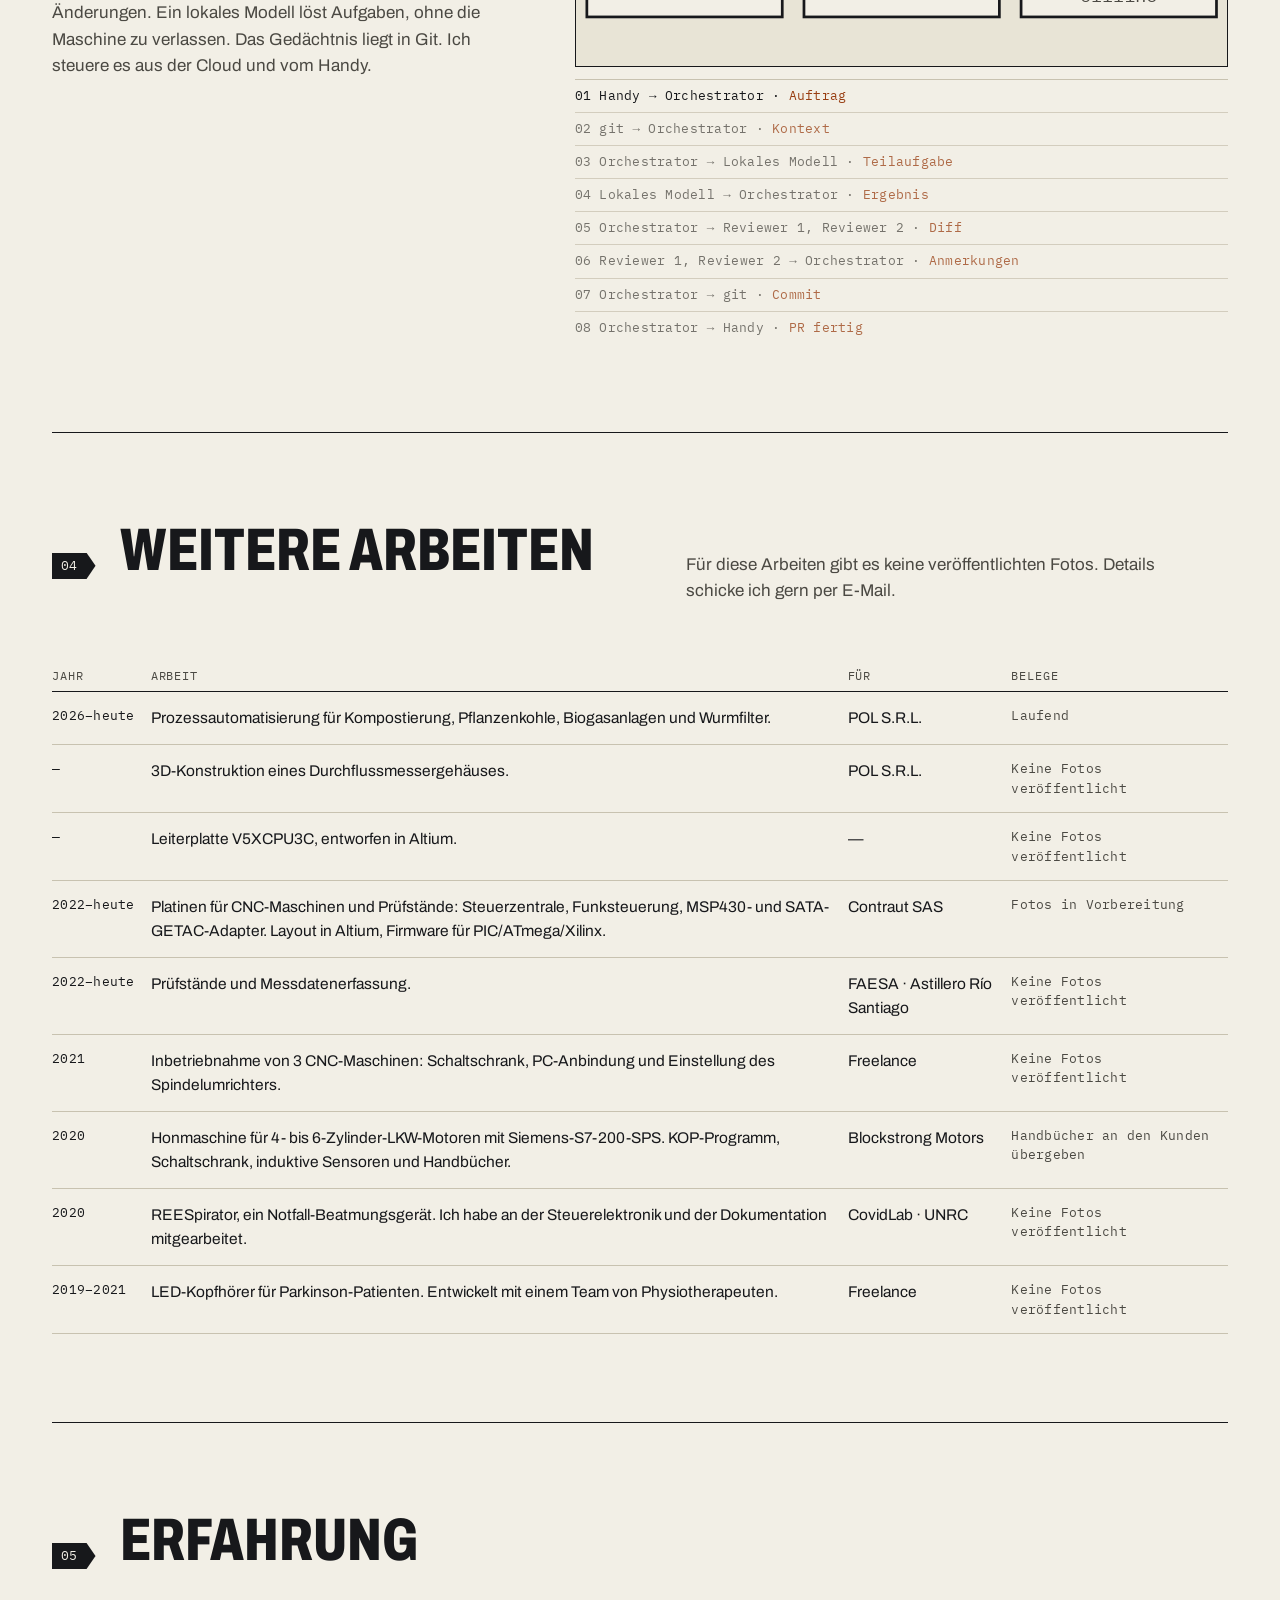
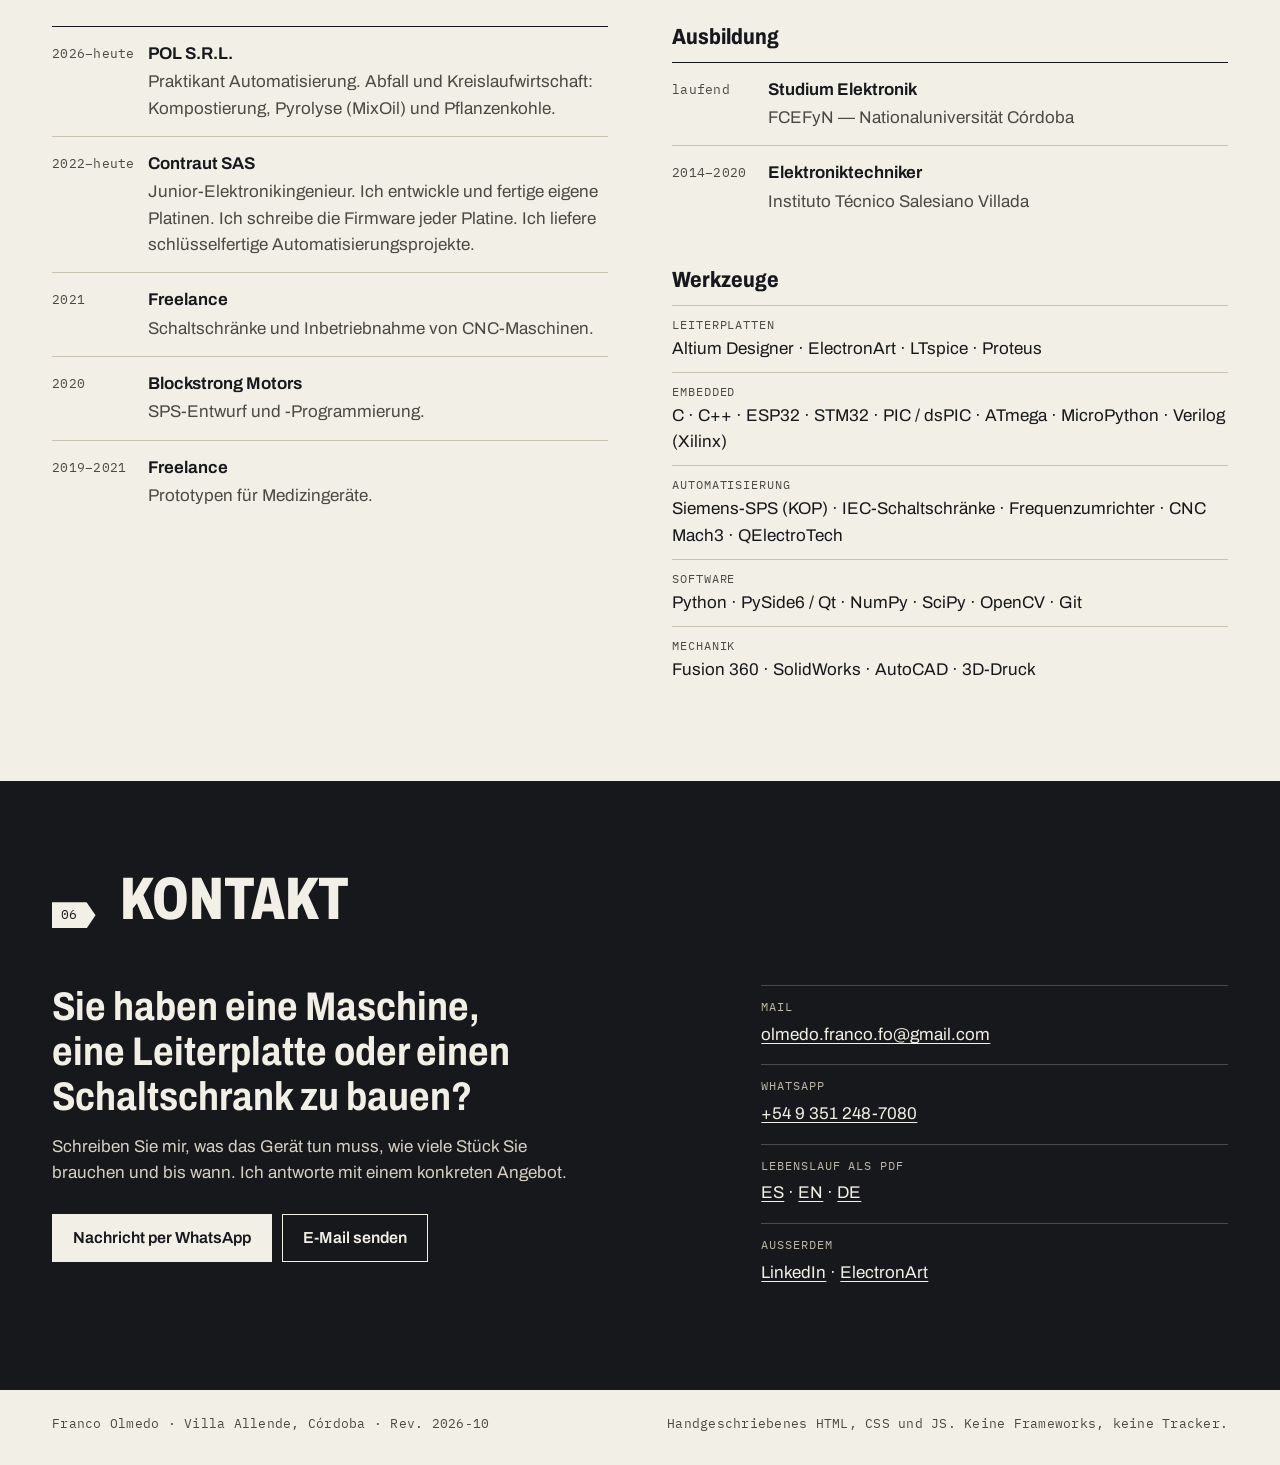
==== commit c7a07abd: "Correcciones de la revisión: Ladder sin estados trabados, accesibilidad y frases con evidencia - Lad" ====
--- a/de/index.html
+++ b/de/index.html
@@ -254,7 +254,7 @@
 .log{margin-top:12px;font-size:12.5px}
 .log li{padding:6px 0;border-top:1px solid var(--rule);color:var(--ink2);transition:opacity .2s}
 .log b{font-weight:400;color:var(--cu)}
-.anim .log li{opacity:.4}
+.anim .log li{opacity:.75}
 .anim .log li.cur{opacity:1;color:var(--ink)}
 @media(prefers-reduced-motion:reduce){*,*::before,*::after{transition:none!important;scroll-behavior:auto!important}}
 @media(max-width:959px){.duo .live{order:-1}}
@@ -273,9 +273,9 @@
 <article class="case" id="respiracion" aria-labelledby="h-respiracion"><div class="case-txt"><p class="case-n">04 / 05</p><h3 id="h-respiracion">„Respiración“ — kinetische Installation</h3><p class="status st_proto"><span class="led" aria-hidden="true"></span>Prototyp gebaut</p><dl class="meta"><div><dt>Kunde</dt><dd>Eigenes Projekt</dd></div><div><dt>Technik</dt><dd>MicroPython · PCA9685 · Pneumatik · 3D-Druck</dd></div></dl><p class="case-lead">Ein Kunstobjekt, das mit Luft und Servos das Atmen nachahmt.</p><ul class="pts"><li>Ich habe Verteiler, Bypass-Box, Lamellen und Sensorhalter konstruiert und 3D-gedruckt.</li><li>Ein PCA9685 steuert die Servos. Die MicroPython-Firmware erkennt Anwesenheit und fährt die Bewegungsabläufe.</li><li>Vor dem Aufbau habe ich das System in einem eigenen Simulator getestet. Danach habe ich das Fertigungsangebot erstellt.</li></ul></div><div class="case-figs"><figure class="fig"><a href="../assets/img/obra-control-1280.webp" aria-label="Bild in voller Größe öffnen: Steuergehäuse: Netzteil, Schutz und Elektronik."><img src="../assets/img/obra-control-640.webp" srcset="../assets/img/obra-control-640.webp 640w, ../assets/img/obra-control-1280.webp 1280w" sizes="(min-width: 1000px) 320px, 50vw" width="640" height="853" alt="Steuergehäuse: Netzteil, Schutz und Elektronik." loading="lazy" decoding="async"></a><figcaption><span class="ref">Abb. 13</span> Steuergehäuse: Netzteil, Schutz und Elektronik.</figcaption></figure><figure class="fig"><a href="../assets/img/obra-ensamble-1280.webp" aria-label="Bild in voller Größe öffnen: Gedruckte Bypass-Box mit montierter Elektronik."><img src="../assets/img/obra-ensamble-640.webp" srcset="../assets/img/obra-ensamble-640.webp 640w, ../assets/img/obra-ensamble-1280.webp 1280w" sizes="(min-width: 1000px) 320px, 50vw" width="640" height="853" alt="Gedruckte Bypass-Box mit montierter Elektronik." loading="lazy" decoding="async"></a><figcaption><span class="ref">Abb. 14</span> Gedruckte Bypass-Box mit montierter Elektronik.</figcaption></figure><figure class="fig"><a href="../assets/img/obra-cad-1280.webp" aria-label="Bild in voller Größe öffnen: CAD-Modell eines Verteilerteils."><img src="../assets/img/obra-cad-640.webp" srcset="../assets/img/obra-cad-640.webp 640w, ../assets/img/obra-cad-1280.webp 1280w" sizes="(min-width: 1000px) 320px, 50vw" width="640" height="1138" alt="CAD-Modell eines Verteilerteils." loading="lazy" decoding="async"></a><figcaption><span class="ref">Abb. 15</span> CAD-Modell eines Verteilerteils.</figcaption></figure><figure class="fig"><a href="../assets/img/obra-completo-1280.webp" aria-label="Bild in voller Größe öffnen: Aufgebautes System mit Luftleitungen."><img src="../assets/img/obra-completo-640.webp" srcset="../assets/img/obra-completo-640.webp 640w, ../assets/img/obra-completo-1280.webp 1280w" sizes="(min-width: 1000px) 320px, 50vw" width="640" height="853" alt="Aufgebautes System mit Luftleitungen." loading="lazy" decoding="async"></a><figcaption><span class="ref">Abb. 16</span> Aufgebautes System mit Luftleitungen.</figcaption></figure></div></article>
 <article class="case" id="robot" aria-labelledby="h-robot"><div class="case-txt"><p class="case-n">05 / 05</p><h3 id="h-robot">Saugroboter</h3><p class="status st_done"><span class="led" aria-hidden="true"></span>Abgeschlossen</p><dl class="meta"><div><dt>Kunde</dt><dd>Schulprojekt · ITS Villada</dd></div><div><dt>Technik</dt><dd>SolidWorks · L298N · 3D-Druck</dd></div></dl><p class="case-lead">Mein erstes vollständiges Gerät: Mechanik, Platine und Firmware.</p><ul class="pts"><li>Chassis, Stoßfänger mit Mikroschaltern und Lüfterräder habe ich in SolidWorks konstruiert und 3D-gedruckt.</li><li>Die Treiberplatine mit L298N für die 2 Gleichstrommotoren habe ich selbst entworfen.</li><li>Die Firmware liest den Stoßfänger, steuert die Motoren und die Saugleistung.</li></ul></div><div class="case-figs"><figure class="fig"><a href="../assets/img/robot-armado-1280.webp" aria-label="Bild in voller Größe öffnen: Montierter Roboter, Draufsicht."><img src="../assets/img/robot-armado-640.webp" srcset="../assets/img/robot-armado-640.webp 640w, ../assets/img/robot-armado-1280.webp 1280w" sizes="(min-width: 1000px) 320px, 50vw" width="640" height="853" alt="Montierter Roboter, Draufsicht." loading="lazy" decoding="async"></a><figcaption><span class="ref">Abb. 17</span> Montierter Roboter, Draufsicht.</figcaption></figure><figure class="fig"><a href="../assets/img/robot-despiece-1280.webp" aria-label="Bild in voller Größe öffnen: Explosionsdarstellung: Chassis, Platine, Motoren und Akku."><img src="../assets/img/robot-despiece-640.webp" srcset="../assets/img/robot-despiece-640.webp 640w, ../assets/img/robot-despiece-1280.webp 1280w" sizes="(min-width: 1000px) 320px, 50vw" width="640" height="853" alt="Explosionsdarstellung: Chassis, Platine, Motoren und Akku." loading="lazy" decoding="async"></a><figcaption><span class="ref">Abb. 18</span> Explosionsdarstellung: Chassis, Platine, Motoren und Akku.</figcaption></figure></div></article>
 </section>
-<section id="tableros" class="sec wrap" aria-labelledby="h-tab"><div class="sec-h"><p class="net" aria-hidden="true">02</p><h2 id="h-tab">Schaltschränke</h2><p class="sec-sub">Ich entwerfe IEC-Schaltschränke und programmiere SPS in KOP (Ladder), seit 2020.</p></div><div class="duo"><div class="duo-txt"><h3>Direktanlauf mit Selbsthaltung</h3><p class="duo-p">Das ist die Grundschaltung jedes Schaltschranks. EIN erregt das Schütz KM1. Ein Hilfskontakt von KM1 hält die Spule. AUS unterbricht sie. ElectronArt simuliert solche Programme, bevor der Schrank gebaut wird.</p><p class="duo-ev"><a href="#otros">2020 habe ich eine Honmaschine mit einer Siemens-S7-200-SPS in KOP programmiert (siehe „Weitere“).</a></p><table class="io"><tbody><tr><th scope="row" class="y">I0.0</th><td>S1 · EIN</td><td class="v"><span data-io="I0.0">0</span></td></tr><tr><th scope="row" class="y">I0.1</th><td>S0 · AUS</td><td class="v"><span data-io="I0.1">0</span></td></tr><tr><th scope="row" class="y">Q0.0</th><td>KM1 · Schütz</td><td class="v"><span data-io="Q0.0">0</span></td></tr><tr><th scope="row" class="y">Q0.1</th><td>H1 · Meldeleuchte</td><td class="v"><span data-io="Q0.1">0</span></td></tr></tbody></table></div><figure class="live lad-fig" id="ladder" data-m="[&quot;Ruhe: KM1 ist stromlos.&quot;, &quot;EIN geschlossen: die Spule von KM1 zieht an.&quot;, &quot;Selbsthaltung: der Kontakt von KM1 hält die Spule.&quot;, &quot;AUS geöffnet: KM1 fällt ab, die Selbsthaltung öffnet.&quot;]"><svg class="lad" viewBox="0 0 400 252" role="img" aria-label="KOP-Diagramm eines Anlaufs mit Selbsthaltung: Kontakte S0, S1 und KM1, Spulen KM1 und H1."><path class="rail" d="M12 22V234"/><path class="rail r" d="M388 22V234"/><path class="w" data-p="a" d="M12 64H52"/><path class="w" data-p="b" d="M76 64H140M110 64V128H140"/><path class="w" data-p="c" d="M164 64H214"/><path class="w" data-p="d" d="M164 128H214V64"/><path class="w" data-p="e" d="M214 64H300M324 64H388"/><path class="w" data-p="a" d="M12 204H140"/><path class="w" data-p="f" d="M164 204H300M324 204H388"/><g class="ct nc" data-c="S0"><rect class="bar" x="55" y="62" width="18" height="4"/><path d="M52 52v24M76 52v24"/><path d="M49 76L79 52"/></g><text x="64" y="45">S0</text><text class="ad" x="64" y="91">I0.1</text><g class="ct" data-c="S1"><rect class="bar" x="143" y="62" width="18" height="4"/><path d="M140 52v24M164 52v24"/></g><text x="152" y="45">S1</text><text class="ad" x="152" y="91">I0.0</text><g class="ct" data-c="KM"><rect class="bar" x="143" y="126" width="18" height="4"/><path d="M140 116v24M164 116v24"/></g><text x="152" y="109">KM1</text><text class="ad" x="152" y="155">Q0.0</text><g class="coil" data-k="KM"><circle cx="312" cy="64" r="10"/><path d="M307 53a14 14 0 0 0 0 22M317 53a14 14 0 0 1 0 22"/></g><text x="312" y="45">KM1</text><text class="ad" x="312" y="91">Q0.0</text><g class="ct" data-c="KM"><rect class="bar" x="143" y="202" width="18" height="4"/><path d="M140 192v24M164 192v24"/></g><text x="152" y="185">KM1</text><text class="ad" x="152" y="231">Q0.0</text><g class="coil" data-k="H1"><circle cx="312" cy="204" r="10"/><path d="M307 193a14 14 0 0 0 0 22M317 193a14 14 0 0 1 0 22"/></g><text x="312" y="185">H1</text><text class="ad" x="312" y="231">Q0.1</text></svg><div class="lad-ctl"><button type="button" class="pb on" data-b="S1">EIN</button><button type="button" class="pb off" data-b="S0">AUS</button></div><p class="lad-msg">Ruhe: KM1 ist stromlos.</p><figcaption><span class="ref">Abb. 19</span> EIN gedrückt halten, loslassen, dann AUS drücken.</figcaption></figure></div></section>
-<section id="ia" class="sec wrap" aria-labelledby="h-ia"><div class="sec-h"><p class="net" aria-hidden="true">03</p><h2 id="h-ia">KI</h2><p class="sec-sub">Ich setze KI dort ein, wo ich sie messen kann.</p></div><div class="duo"><div class="duo-txt"><h3>Triana, die lokale KI in ElectronArt</h3><p class="duo-p">Sie läuft mit Qwen 4B auf dem PC, ohne Internet. Ich habe sie mit einem eigenen Prüfstand gemessen. Das sind die Ergebnisse, ungerundet.</p><ul class="bars"><li><span class="bl">Vollständige Schaltungen korrekt aufgebaut</span><span class="bn"><b>10</b>/40</span><span class="bt" aria-hidden="true"><span style="width:25.0%"></span></span></li><li><span class="bl">Module korrekt an einen Mikrocontroller angeschlossen</span><span class="bn"><b>9</b>/12</span><span class="bt" aria-hidden="true"><span style="width:75.0%"></span></span></li></ul><h3 class="h-ag">Mein Agentensystem</h3><p class="duo-p">Ein Orchestrator verteilt die Arbeit. Reviewer prüfen jede Änderung. Ein lokales Modell löst Aufgaben, ohne die Maschine zu verlassen. Das Gedächtnis liegt in Git. Ich steuere es aus der Cloud und vom Handy.</p></div><figure class="live ag-fig" id="agentes" data-seq="[[[&quot;tel&quot;, 1, 0]], [[&quot;git&quot;, 1, 1]], [[&quot;loc&quot;, 1, 2]], [[&quot;loc&quot;, -1, 3]], [[&quot;r1&quot;, 1, 4], [&quot;r2&quot;, 1, 4]], [[&quot;r1&quot;, -1, 5], [&quot;r2&quot;, -1, 5]], [[&quot;git&quot;, -1, 6]], [[&quot;tel&quot;, -1, 7]]]"><svg class="ag" viewBox="0 0 360 300" role="img" aria-label="Schema des Agentensystems: Handy, Orchestrator in der Cloud, Gedächtnis in Git, zwei Reviewer und ein lokales Modell."><path class="e" id="e-tel" d="M111.6 64.0L158.4 116.0"/><path class="e" id="e-git" d="M248.4 64.0L201.6 116.0"/><path class="e" id="e-r1" d="M154.3 164.0L85.7 228.0"/><path class="e" id="e-r2" d="M180.0 164.0L180.0 228.0"/><path class="e" id="e-loc" d="M205.7 164.0L274.3 228.0"/><g class="nd" data-n="tel"><rect x="36" y="19" width="108" height="42"/><text x="90" y="44">Handy</text></g><g class="nd" data-n="git"><rect x="216" y="19" width="108" height="42"/><text x="270" y="38">git</text><text class="sub" x="270" y="53">Gedächtnis</text></g><g class="nd" data-n="orq"><rect x="126" y="119" width="108" height="42"/><text x="180" y="138">Orchestrator</text><text class="sub" x="180" y="153">Cloud</text></g><g class="nd" data-n="r1"><rect x="6" y="231" width="108" height="42"/><text x="60" y="256">Reviewer 1</text></g><g class="nd" data-n="r2"><rect x="126" y="231" width="108" height="42"/><text x="180" y="256">Reviewer 2</text></g><g class="nd" data-n="loc"><rect x="246" y="231" width="108" height="42"/><text x="300" y="250">Lokales Modell</text><text class="sub" x="300" y="265">offline</text></g><g class="msgs"></g></svg><ol class="log"><li><span class="y">01</span> Handy → Orchestrator · <b>Auftrag</b></li><li><span class="y">02</span> git → Orchestrator · <b>Kontext</b></li><li><span class="y">03</span> Orchestrator → Lokales Modell · <b>Teilaufgabe</b></li><li><span class="y">04</span> Lokales Modell → Orchestrator · <b>Ergebnis</b></li><li><span class="y">05</span> Orchestrator → Reviewer 1, Reviewer 2 · <b>Diff</b></li><li><span class="y">06</span> Reviewer 1, Reviewer 2 → Orchestrator · <b>Anmerkungen</b></li><li><span class="y">07</span> Orchestrator → git · <b>Commit</b></li><li><span class="y">08</span> Orchestrator → Handy · <b>PR fertig</b></li></ol></figure></div></section>
-<section id="otros" class="sec wrap" aria-labelledby="h-otros"><div class="sec-h"><p class="net" aria-hidden="true">04</p><h2 id="h-otros">Weitere Arbeiten</h2><p class="sec-sub">Für diese Arbeiten gibt es keine veröffentlichten Fotos. Details schicke ich gern per E-Mail.</p></div><table class="bom" role="table"><thead role="rowgroup"><tr role="row"><th scope="col" role="columnheader">Jahr</th><th scope="col" role="columnheader">Arbeit</th><th scope="col" role="columnheader">Für</th><th scope="col" role="columnheader">Belege</th></tr></thead><tbody role="rowgroup"><tr role="row"><td role="cell" class="y">2026–heute</td><td role="cell">Prozessautomatisierung für Kompostierung, Pflanzenkohle, Biogasanlagen und Wurmfilter.</td><td role="cell">POL S.R.L.</td><td role="cell" class="ev">Laufend</td></tr><tr role="row"><td role="cell" class="y">2026</td><td role="cell">3D-Konstruktion eines Durchflussmessergehäuses.</td><td role="cell">POL S.R.L.</td><td role="cell" class="ev">Keine Fotos veröffentlicht</td></tr><tr role="row"><td role="cell" class="y">—</td><td role="cell">Leiterplatte V5XCPU3C, entworfen in Altium.</td><td role="cell">—</td><td role="cell" class="ev">Keine Fotos veröffentlicht</td></tr><tr role="row"><td role="cell" class="y">2022–heute</td><td role="cell">Platinen für CNC-Maschinen und Prüfstände: Steuerzentrale, Funksteuerung, MSP430- und SATA-GETAC-Adapter. Layout in Altium, Firmware für PIC/ATmega/Xilinx.</td><td role="cell">Contraut SAS</td><td role="cell" class="ev">Fotos in Vorbereitung</td></tr><tr role="row"><td role="cell" class="y">2022–heute</td><td role="cell">Prüfstände und Messdatenerfassung.</td><td role="cell">FAESA · Astillero Río Santiago</td><td role="cell" class="ev">Keine Fotos veröffentlicht</td></tr><tr role="row"><td role="cell" class="y">2021</td><td role="cell">Inbetriebnahme von 3 CNC-Maschinen: Schaltschrank, PC-Anbindung und Einstellung des Spindelumrichters.</td><td role="cell">Freelance</td><td role="cell" class="ev">Keine Fotos veröffentlicht</td></tr><tr role="row"><td role="cell" class="y">2020</td><td role="cell">Honmaschine für 4- bis 6-Zylinder-LKW-Motoren mit Siemens-S7-200-SPS. KOP-Programm, Schaltschrank, induktive Sensoren und Handbücher.</td><td role="cell">Blockstrong Motors</td><td role="cell" class="ev">Handbücher an den Kunden übergeben</td></tr><tr role="row"><td role="cell" class="y">2020</td><td role="cell">REESpirator, ein Notfall-Beatmungsgerät. Ich habe an der Steuerelektronik und der Dokumentation mitgearbeitet.</td><td role="cell">CovidLab · UNRC</td><td role="cell" class="ev">Keine Fotos veröffentlicht</td></tr><tr role="row"><td role="cell" class="y">2019–2021</td><td role="cell">LED-Kopfhörer für Parkinson-Patienten. Entwickelt mit einem Team von Physiotherapeuten.</td><td role="cell">Freelance</td><td role="cell" class="ev">Keine Fotos veröffentlicht</td></tr></tbody></table></section>
+<section id="tableros" class="sec wrap" aria-labelledby="h-tab"><div class="sec-h"><p class="net" aria-hidden="true">02</p><h2 id="h-tab">Schaltschränke</h2><p class="sec-sub">Ich entwerfe IEC-Schaltschränke und programmiere SPS in KOP (Ladder), seit 2020.</p></div><div class="duo"><div class="duo-txt"><h3>Direktanlauf mit Selbsthaltung</h3><p class="duo-p">Das ist eine Grundschaltung im Schaltschrank. EIN erregt das Schütz KM1. Ein Hilfskontakt von KM1 hält die Spule. AUS unterbricht sie. AUS ist als Öffner verdrahtet: I0.1 ist in Ruhe 1, ein Drahtbruch stoppt den Motor also auch. ElectronArt simuliert solche Programme, bevor der Schrank gebaut wird.</p><p class="duo-ev"><a href="#otros">2020 habe ich eine Honmaschine mit einer Siemens-S7-200-SPS in KOP programmiert (siehe „Weitere“).</a></p><table class="io"><tbody><tr><th scope="row" class="y">I0.0</th><td>S1 · EIN</td><td class="v"><span data-io="I0.0">0</span></td></tr><tr><th scope="row" class="y">I0.1</th><td>S0 · AUS</td><td class="v"><span data-io="I0.1">0</span></td></tr><tr><th scope="row" class="y">Q0.0</th><td>KM1 · Schütz</td><td class="v"><span data-io="Q0.0">0</span></td></tr><tr><th scope="row" class="y">Q0.1</th><td>H1 · Meldeleuchte</td><td class="v"><span data-io="Q0.1">0</span></td></tr></tbody></table></div><figure class="live lad-fig" id="ladder" data-m="[&quot;Ruhe: KM1 ist stromlos.&quot;, &quot;EIN geschlossen: die Spule von KM1 zieht an.&quot;, &quot;Selbsthaltung: der Kontakt von KM1 hält die Spule.&quot;, &quot;AUS geöffnet: KM1 fällt ab, die Selbsthaltung öffnet.&quot;]"><svg class="lad" viewBox="0 0 400 252" role="img" aria-label="KOP-Diagramm eines Anlaufs mit Selbsthaltung: Kontakte S0, S1 und KM1, Spulen KM1 und H1."><path class="rail" d="M12 22V234"/><path class="rail r" d="M388 22V234"/><path class="w" data-p="a" d="M12 64H52"/><path class="w" data-p="b" d="M76 64H140M110 64V128H140"/><path class="w" data-p="c" d="M164 64H214"/><path class="w" data-p="d" d="M164 128H214V64"/><path class="w" data-p="e" d="M214 64H300M324 64H388"/><path class="w" data-p="a" d="M12 204H140"/><path class="w" data-p="f" d="M164 204H300M324 204H388"/><g class="ct" data-c="S0"><rect class="bar" x="55" y="62" width="18" height="4"/><path d="M52 52v24M76 52v24"/></g><text x="64" y="45">S0</text><text class="ad" x="64" y="91">I0.1</text><g class="ct" data-c="S1"><rect class="bar" x="143" y="62" width="18" height="4"/><path d="M140 52v24M164 52v24"/></g><text x="152" y="45">S1</text><text class="ad" x="152" y="91">I0.0</text><g class="ct" data-c="KM"><rect class="bar" x="143" y="126" width="18" height="4"/><path d="M140 116v24M164 116v24"/></g><text x="152" y="109">KM1</text><text class="ad" x="152" y="155">Q0.0</text><g class="coil" data-k="KM"><circle cx="312" cy="64" r="10"/><path d="M307 53a14 14 0 0 0 0 22M317 53a14 14 0 0 1 0 22"/></g><text x="312" y="45">KM1</text><text class="ad" x="312" y="91">Q0.0</text><g class="ct" data-c="KM"><rect class="bar" x="143" y="202" width="18" height="4"/><path d="M140 192v24M164 192v24"/></g><text x="152" y="185">KM1</text><text class="ad" x="152" y="231">Q0.0</text><g class="coil" data-k="H1"><circle cx="312" cy="204" r="10"/><path d="M307 193a14 14 0 0 0 0 22M317 193a14 14 0 0 1 0 22"/></g><text x="312" y="185">H1</text><text class="ad" x="312" y="231">Q0.1</text></svg><div class="lad-ctl"><button type="button" class="pb on" data-b="S1">EIN</button><button type="button" class="pb off" data-b="S0">AUS</button></div><p class="lad-msg">Ruhe: KM1 ist stromlos.</p><figcaption><span class="ref">Abb. 19</span> EIN gedrückt halten, loslassen, dann AUS drücken.</figcaption></figure></div></section>
+<section id="ia" class="sec wrap" aria-labelledby="h-ia"><div class="sec-h"><p class="net" aria-hidden="true">03</p><h2 id="h-ia">KI</h2><p class="sec-sub">Lokale KI, gemessen auf einem eigenen Prüfstand, und das Agentensystem, mit dem ich arbeite.</p></div><div class="duo"><div class="duo-txt"><h3>Triana, die lokale KI in ElectronArt</h3><p class="duo-p">Sie läuft mit Qwen 4B auf dem PC, ohne Internet. Ich habe sie mit einem eigenen Prüfstand gemessen. Das sind die Ergebnisse, ungerundet.</p><ul class="bars"><li><span class="bl">Vollständige Schaltungen korrekt aufgebaut</span><span class="bn"><b>10</b>/40</span><span class="bt" aria-hidden="true"><span style="width:25.0%"></span></span></li><li><span class="bl">Module korrekt an einen Mikrocontroller angeschlossen</span><span class="bn"><b>9</b>/12</span><span class="bt" aria-hidden="true"><span style="width:75.0%"></span></span></li></ul><h3 class="h-ag">Mein Agentensystem</h3><p class="duo-p">Ein Orchestrator verteilt die Arbeit. Reviewer prüfen die Änderungen. Ein lokales Modell löst Aufgaben, ohne die Maschine zu verlassen. Das Gedächtnis liegt in Git. Ich steuere es aus der Cloud und vom Handy.</p></div><figure class="live ag-fig" id="agentes" data-seq="[[[&quot;tel&quot;, 1, 0]], [[&quot;git&quot;, 1, 1]], [[&quot;loc&quot;, 1, 2]], [[&quot;loc&quot;, -1, 3]], [[&quot;r1&quot;, 1, 4], [&quot;r2&quot;, 1, 4]], [[&quot;r1&quot;, -1, 5], [&quot;r2&quot;, -1, 5]], [[&quot;git&quot;, -1, 6]], [[&quot;tel&quot;, -1, 7]]]"><svg class="ag" viewBox="0 0 360 300" role="img" aria-label="Schema des Agentensystems: Handy, Orchestrator in der Cloud, Gedächtnis in Git, zwei Reviewer und ein lokales Modell."><path class="e" id="e-tel" d="M111.6 64.0L158.4 116.0"/><path class="e" id="e-git" d="M248.4 64.0L201.6 116.0"/><path class="e" id="e-r1" d="M154.3 164.0L85.7 228.0"/><path class="e" id="e-r2" d="M180.0 164.0L180.0 228.0"/><path class="e" id="e-loc" d="M205.7 164.0L274.3 228.0"/><g class="nd" data-n="tel"><rect x="36" y="19" width="108" height="42"/><text x="90" y="44">Handy</text></g><g class="nd" data-n="git"><rect x="216" y="19" width="108" height="42"/><text x="270" y="38">git</text><text class="sub" x="270" y="53">Gedächtnis</text></g><g class="nd" data-n="orq"><rect x="126" y="119" width="108" height="42"/><text x="180" y="138">Orchestrator</text><text class="sub" x="180" y="153">Cloud</text></g><g class="nd" data-n="r1"><rect x="6" y="231" width="108" height="42"/><text x="60" y="256">Reviewer 1</text></g><g class="nd" data-n="r2"><rect x="126" y="231" width="108" height="42"/><text x="180" y="256">Reviewer 2</text></g><g class="nd" data-n="loc"><rect x="246" y="231" width="108" height="42"/><text x="300" y="250">Lokales Modell</text><text class="sub" x="300" y="265">offline</text></g><g class="msgs"></g></svg><ol class="log"><li><span class="y">01</span> Handy → Orchestrator · <b>Auftrag</b></li><li><span class="y">02</span> git → Orchestrator · <b>Kontext</b></li><li><span class="y">03</span> Orchestrator → Lokales Modell · <b>Teilaufgabe</b></li><li><span class="y">04</span> Lokales Modell → Orchestrator · <b>Ergebnis</b></li><li><span class="y">05</span> Orchestrator → Reviewer 1, Reviewer 2 · <b>Diff</b></li><li><span class="y">06</span> Reviewer 1, Reviewer 2 → Orchestrator · <b>Anmerkungen</b></li><li><span class="y">07</span> Orchestrator → git · <b>Commit</b></li><li><span class="y">08</span> Orchestrator → Handy · <b>PR fertig</b></li></ol></figure></div></section>
+<section id="otros" class="sec wrap" aria-labelledby="h-otros"><div class="sec-h"><p class="net" aria-hidden="true">04</p><h2 id="h-otros">Weitere Arbeiten</h2><p class="sec-sub">Für diese Arbeiten gibt es keine veröffentlichten Fotos. Details schicke ich gern per E-Mail.</p></div><table class="bom" role="table"><thead role="rowgroup"><tr role="row"><th scope="col" role="columnheader">Jahr</th><th scope="col" role="columnheader">Arbeit</th><th scope="col" role="columnheader">Für</th><th scope="col" role="columnheader">Belege</th></tr></thead><tbody role="rowgroup"><tr role="row"><td role="cell" class="y">2026–heute</td><td role="cell">Prozessautomatisierung für Kompostierung, Pflanzenkohle, Biogasanlagen und Wurmfilter.</td><td role="cell">POL S.R.L.</td><td role="cell" class="ev">Laufend</td></tr><tr role="row"><td role="cell" class="y">—</td><td role="cell">3D-Konstruktion eines Durchflussmessergehäuses.</td><td role="cell">POL S.R.L.</td><td role="cell" class="ev">Keine Fotos veröffentlicht</td></tr><tr role="row"><td role="cell" class="y">—</td><td role="cell">Leiterplatte V5XCPU3C, entworfen in Altium.</td><td role="cell">—</td><td role="cell" class="ev">Keine Fotos veröffentlicht</td></tr><tr role="row"><td role="cell" class="y">2022–heute</td><td role="cell">Platinen für CNC-Maschinen und Prüfstände: Steuerzentrale, Funksteuerung, MSP430- und SATA-GETAC-Adapter. Layout in Altium, Firmware für PIC/ATmega/Xilinx.</td><td role="cell">Contraut SAS</td><td role="cell" class="ev">Fotos in Vorbereitung</td></tr><tr role="row"><td role="cell" class="y">2022–heute</td><td role="cell">Prüfstände und Messdatenerfassung.</td><td role="cell">FAESA · Astillero Río Santiago</td><td role="cell" class="ev">Keine Fotos veröffentlicht</td></tr><tr role="row"><td role="cell" class="y">2021</td><td role="cell">Inbetriebnahme von 3 CNC-Maschinen: Schaltschrank, PC-Anbindung und Einstellung des Spindelumrichters.</td><td role="cell">Freelance</td><td role="cell" class="ev">Keine Fotos veröffentlicht</td></tr><tr role="row"><td role="cell" class="y">2020</td><td role="cell">Honmaschine für 4- bis 6-Zylinder-LKW-Motoren mit Siemens-S7-200-SPS. KOP-Programm, Schaltschrank, induktive Sensoren und Handbücher.</td><td role="cell">Blockstrong Motors</td><td role="cell" class="ev">Handbücher an den Kunden übergeben</td></tr><tr role="row"><td role="cell" class="y">2020</td><td role="cell">REESpirator, ein Notfall-Beatmungsgerät. Ich habe an der Steuerelektronik und der Dokumentation mitgearbeitet.</td><td role="cell">CovidLab · UNRC</td><td role="cell" class="ev">Keine Fotos veröffentlicht</td></tr><tr role="row"><td role="cell" class="y">2019–2021</td><td role="cell">LED-Kopfhörer für Parkinson-Patienten. Entwickelt mit einem Team von Physiotherapeuten.</td><td role="cell">Freelance</td><td role="cell" class="ev">Keine Fotos veröffentlicht</td></tr></tbody></table></section>
 <section id="experiencia" class="sec wrap" aria-labelledby="h-exp"><div class="sec-h"><p class="net" aria-hidden="true">05</p><h2 id="h-exp">Erfahrung</h2></div><div class="cols"><div><ol class="tl"><li><span class="y">2026–heute</span><div><b>POL S.R.L.</b><p>Praktikant Automatisierung. Abfall und Kreislaufwirtschaft: Kompostierung, Pyrolyse (MixOil) und Pflanzenkohle.</p></div></li><li><span class="y">2022–heute</span><div><b>Contraut SAS</b><p>Junior-Elektronikingenieur. Ich entwickle und fertige eigene Platinen. Ich schreibe die Firmware jeder Platine. Ich liefere schlüsselfertige Automatisierungsprojekte.</p></div></li><li><span class="y">2021</span><div><b>Freelance</b><p>Schaltschränke und Inbetriebnahme von CNC-Maschinen.</p></div></li><li><span class="y">2020</span><div><b>Blockstrong Motors</b><p>SPS-Entwurf und -Programmierung.</p></div></li><li><span class="y">2019–2021</span><div><b>Freelance</b><p>Prototypen für Medizingeräte.</p></div></li></ol></div><div><h3 class="h-sm">Ausbildung</h3><ol class="tl"><li><span class="y">laufend</span><div><b>Studium Elektronik</b><p>FCEFyN — Nationaluniversität Córdoba</p></div></li><li><span class="y">2014–2020</span><div><b>Elektroniktechniker</b><p>Instituto Técnico Salesiano Villada</p></div></li></ol><h3 class="h-sm">Werkzeuge</h3><dl class="tools"><div><dt>Leiterplatten</dt><dd>Altium Designer · ElectronArt · LTspice · Proteus</dd></div><div><dt>Embedded</dt><dd>C · C++ · ESP32 · STM32 · PIC / dsPIC · ATmega · MicroPython · Verilog (Xilinx)</dd></div><div><dt>Automatisierung</dt><dd>Siemens-SPS (KOP) · IEC-Schaltschränke · Frequenzumrichter · CNC Mach3 · QElectroTech</dd></div><div><dt>Software</dt><dd>Python · PySide6 / Qt · NumPy · SciPy · OpenCV · Git</dd></div><div><dt>Mechanik</dt><dd>Fusion 360 · SolidWorks · AutoCAD · 3D-Druck</dd></div></dl></div></div></section>
 <section id="contacto" class="sec contact" aria-labelledby="h-ct"><div class="wrap"><div class="sec-h"><p class="net" aria-hidden="true">06</p><h2 id="h-ct">Kontakt</h2></div><div class="ct-grid"><div><p class="ct-lead">Sie haben eine Maschine, eine Leiterplatte oder einen Schaltschrank zu bauen?</p><p class="ct-sub">Schreiben Sie mir, was das Gerät tun muss, wie viele Stück Sie brauchen und bis wann. Ich antworte mit einem konkreten Angebot.</p><div class="ctas"><a class="btn btn-1" href="https://wa.me/5493512487080?text=Hallo%20Franco%2C%20ich%20schreibe%20dir%20über%20dein%20Portfolio." rel="noopener">Nachricht per WhatsApp</a><a class="btn btn-2" href="mailto:olmedo.franco.fo@gmail.com">E-Mail senden</a></div></div><dl class="ct-list"><div><dt>Mail</dt><dd><a href="mailto:olmedo.franco.fo@gmail.com">olmedo.franco.fo@gmail.com</a></dd></div><div><dt>WhatsApp</dt><dd><a href="https://wa.me/5493512487080?text=Hallo%20Franco%2C%20ich%20schreibe%20dir%20über%20dein%20Portfolio." rel="noopener">+54 9 351 248-7080</a></dd></div><div><dt>Lebenslauf als PDF</dt><dd><a href="../cv-es.pdf" hreflang="es">ES</a> · <a href="../cv-en.pdf" hreflang="en">EN</a> · <a href="../cv-de.pdf" hreflang="de">DE</a></dd></div><div><dt>Außerdem</dt><dd><a href="https://www.linkedin.com/in/franco-olmedo-967405194/" rel="noopener">LinkedIn</a> · <a href="https://electroniklosungen.com.ar" rel="noopener">ElectronArt</a></dd></div></dl></div></div></section>
 </main>
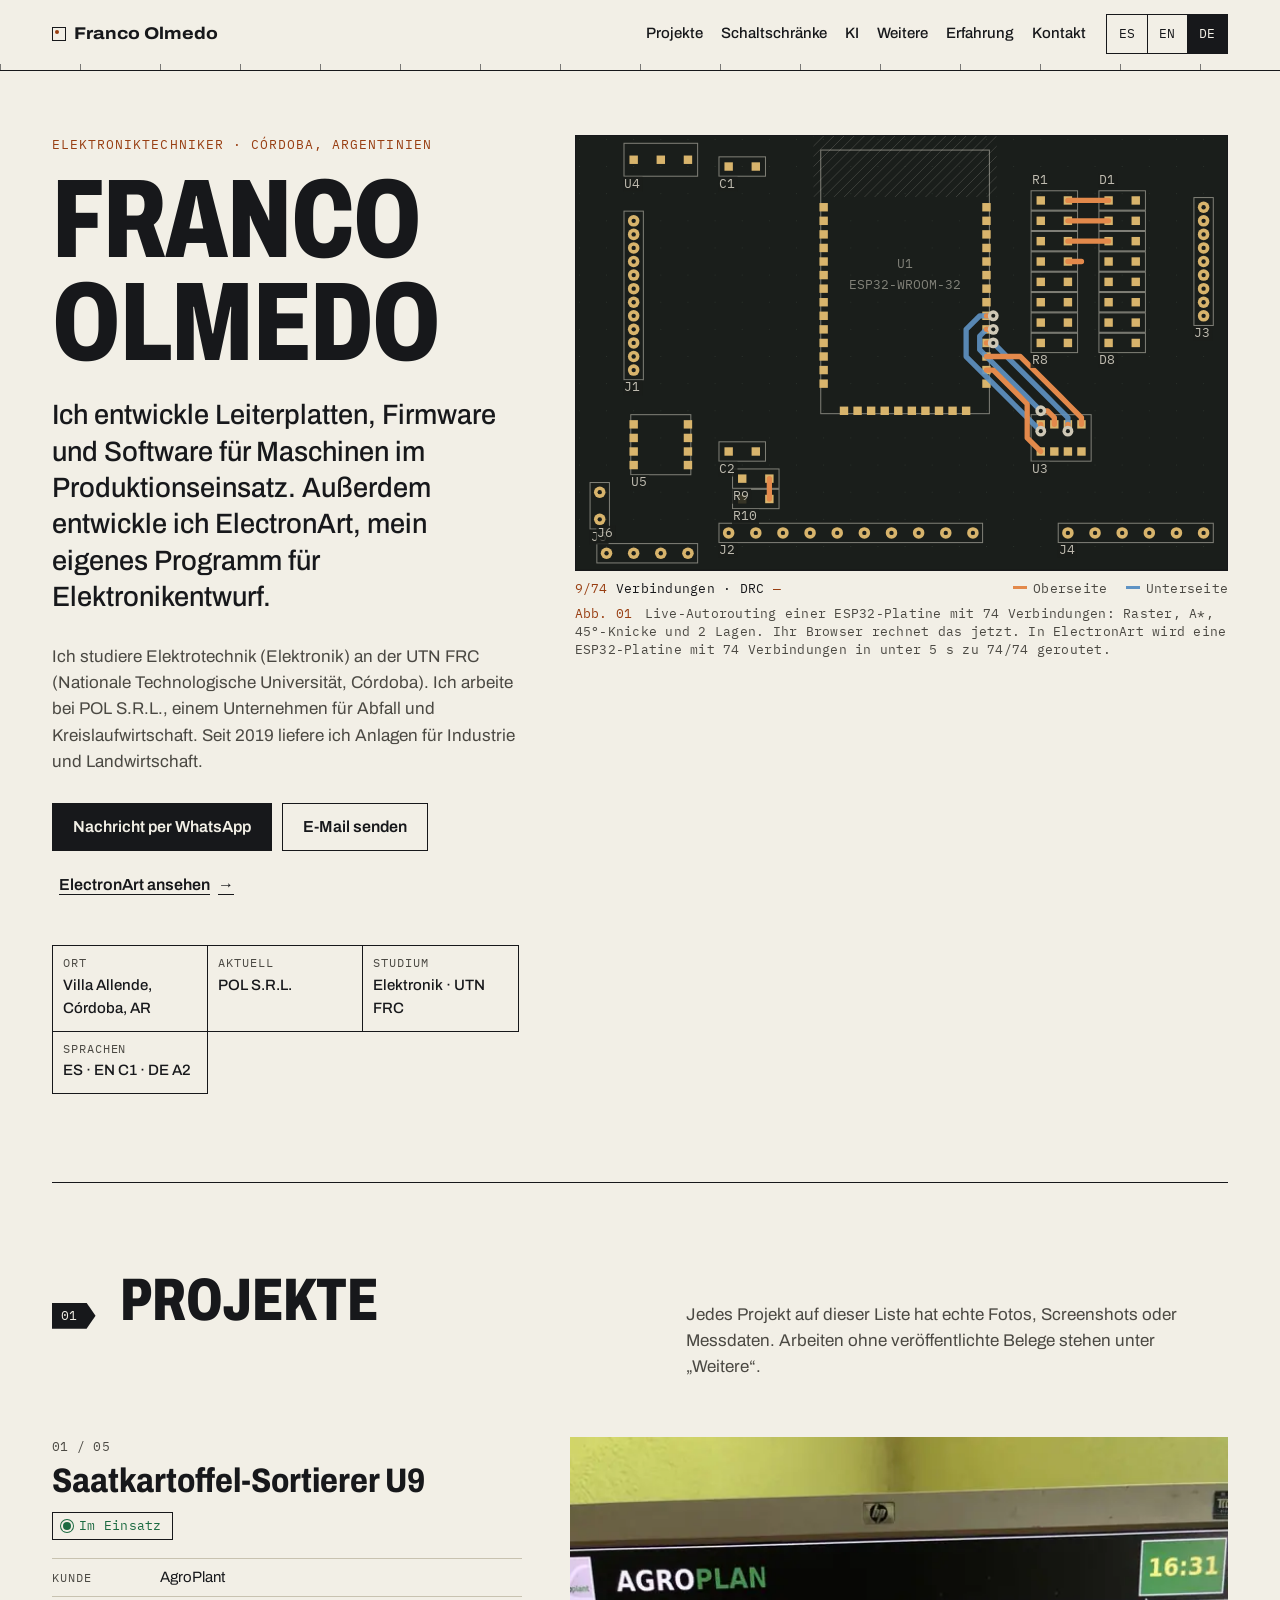
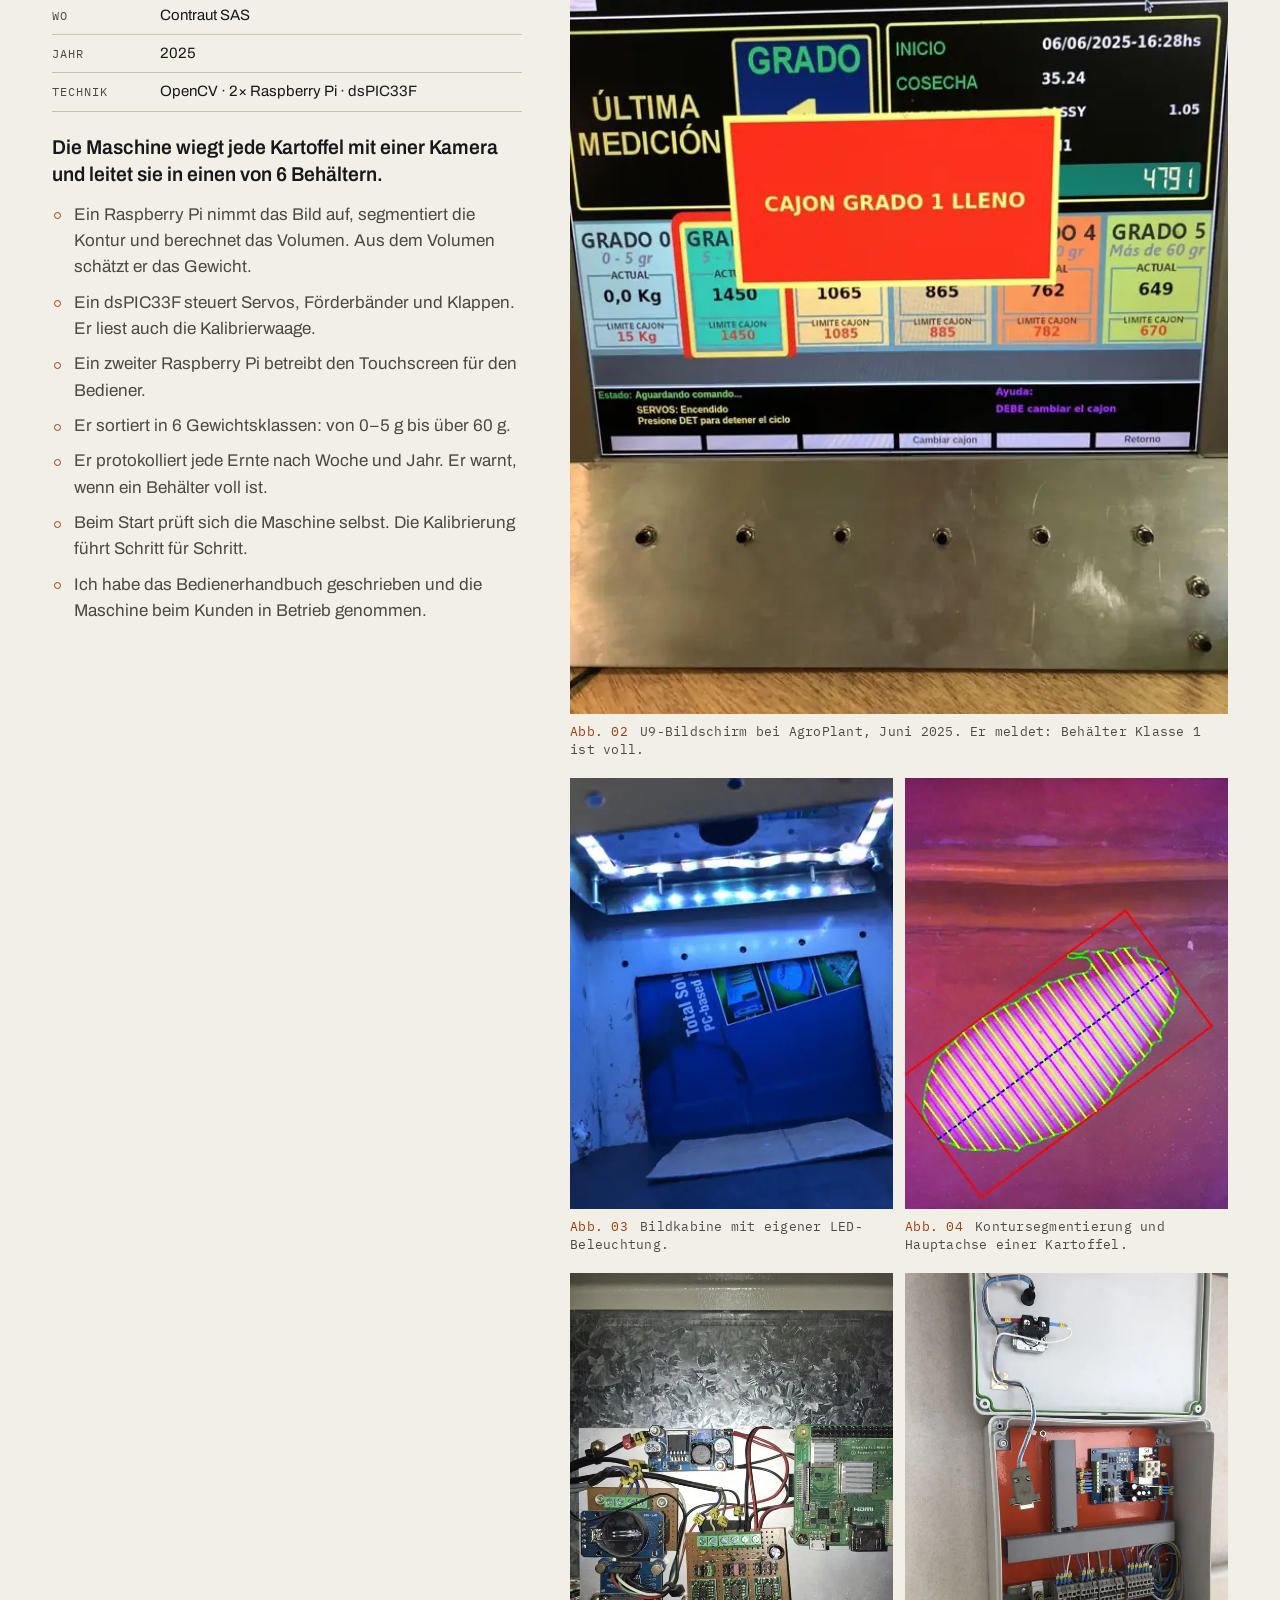
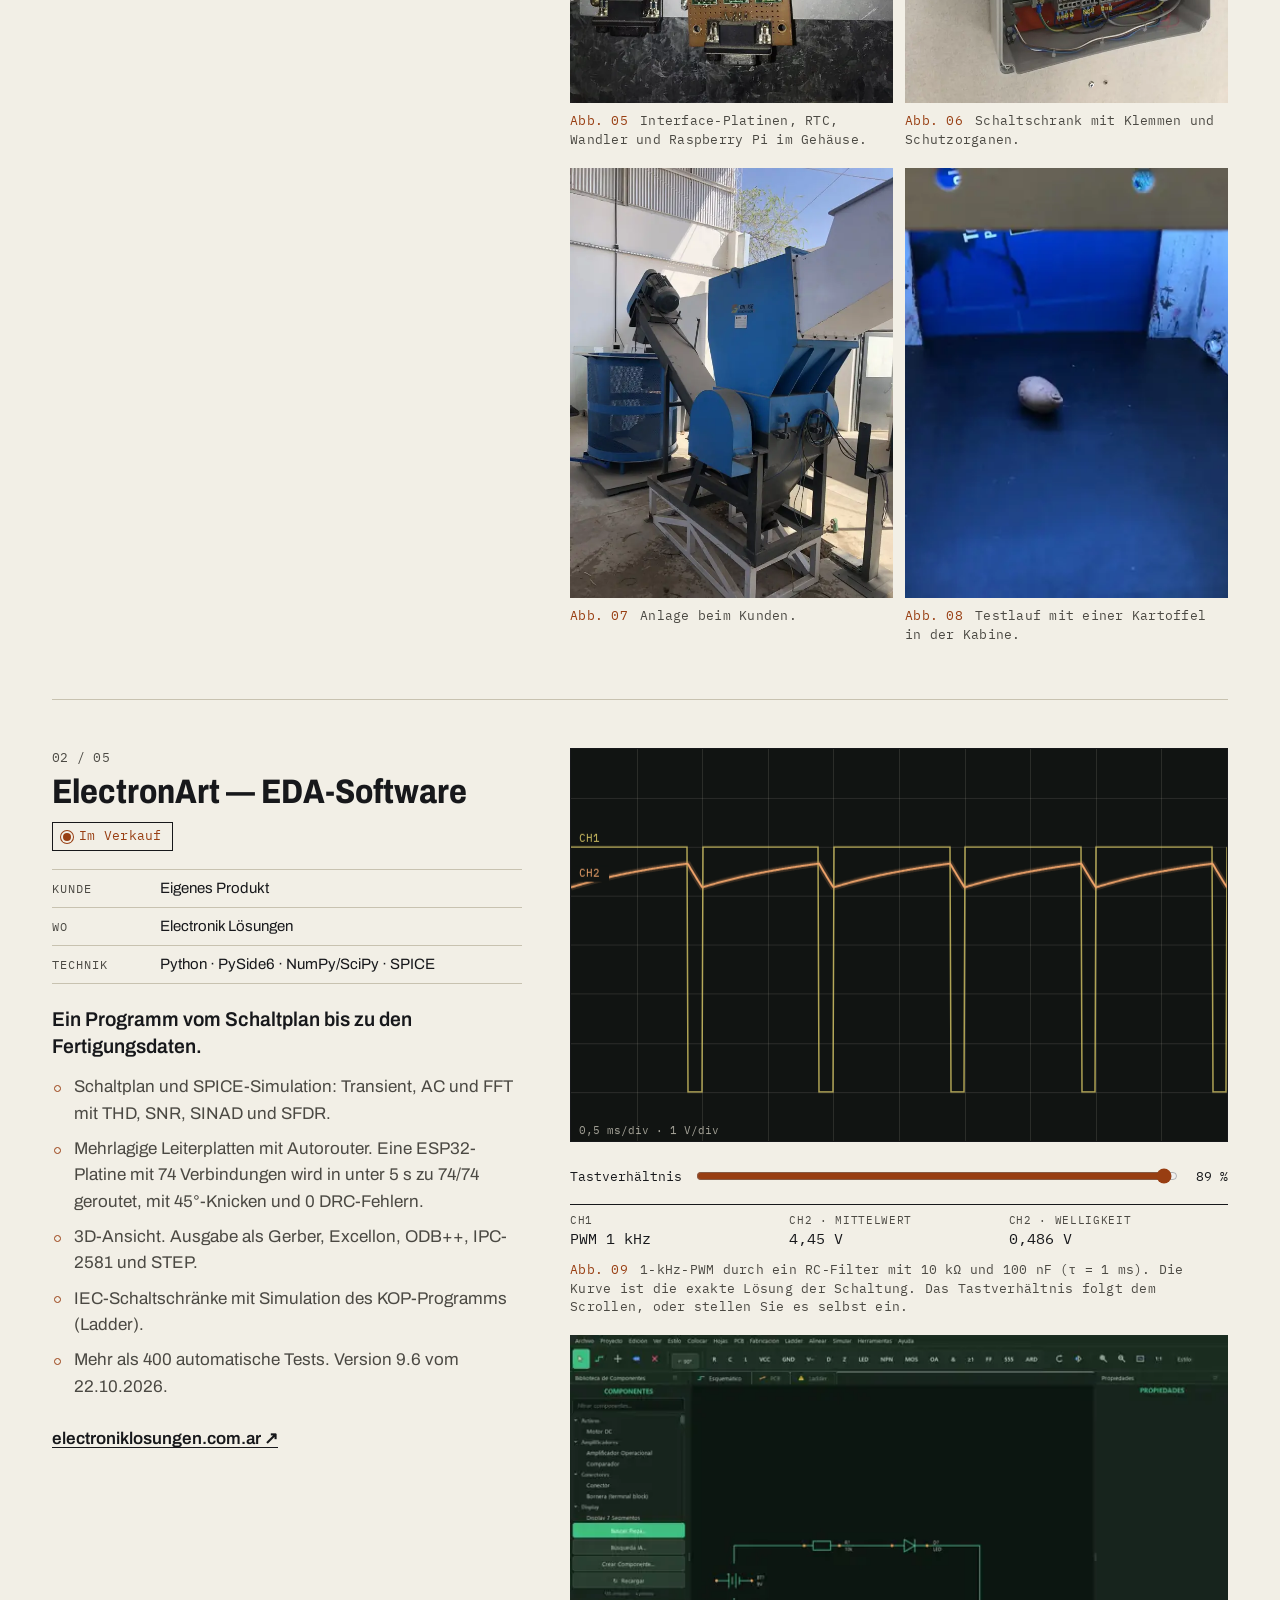
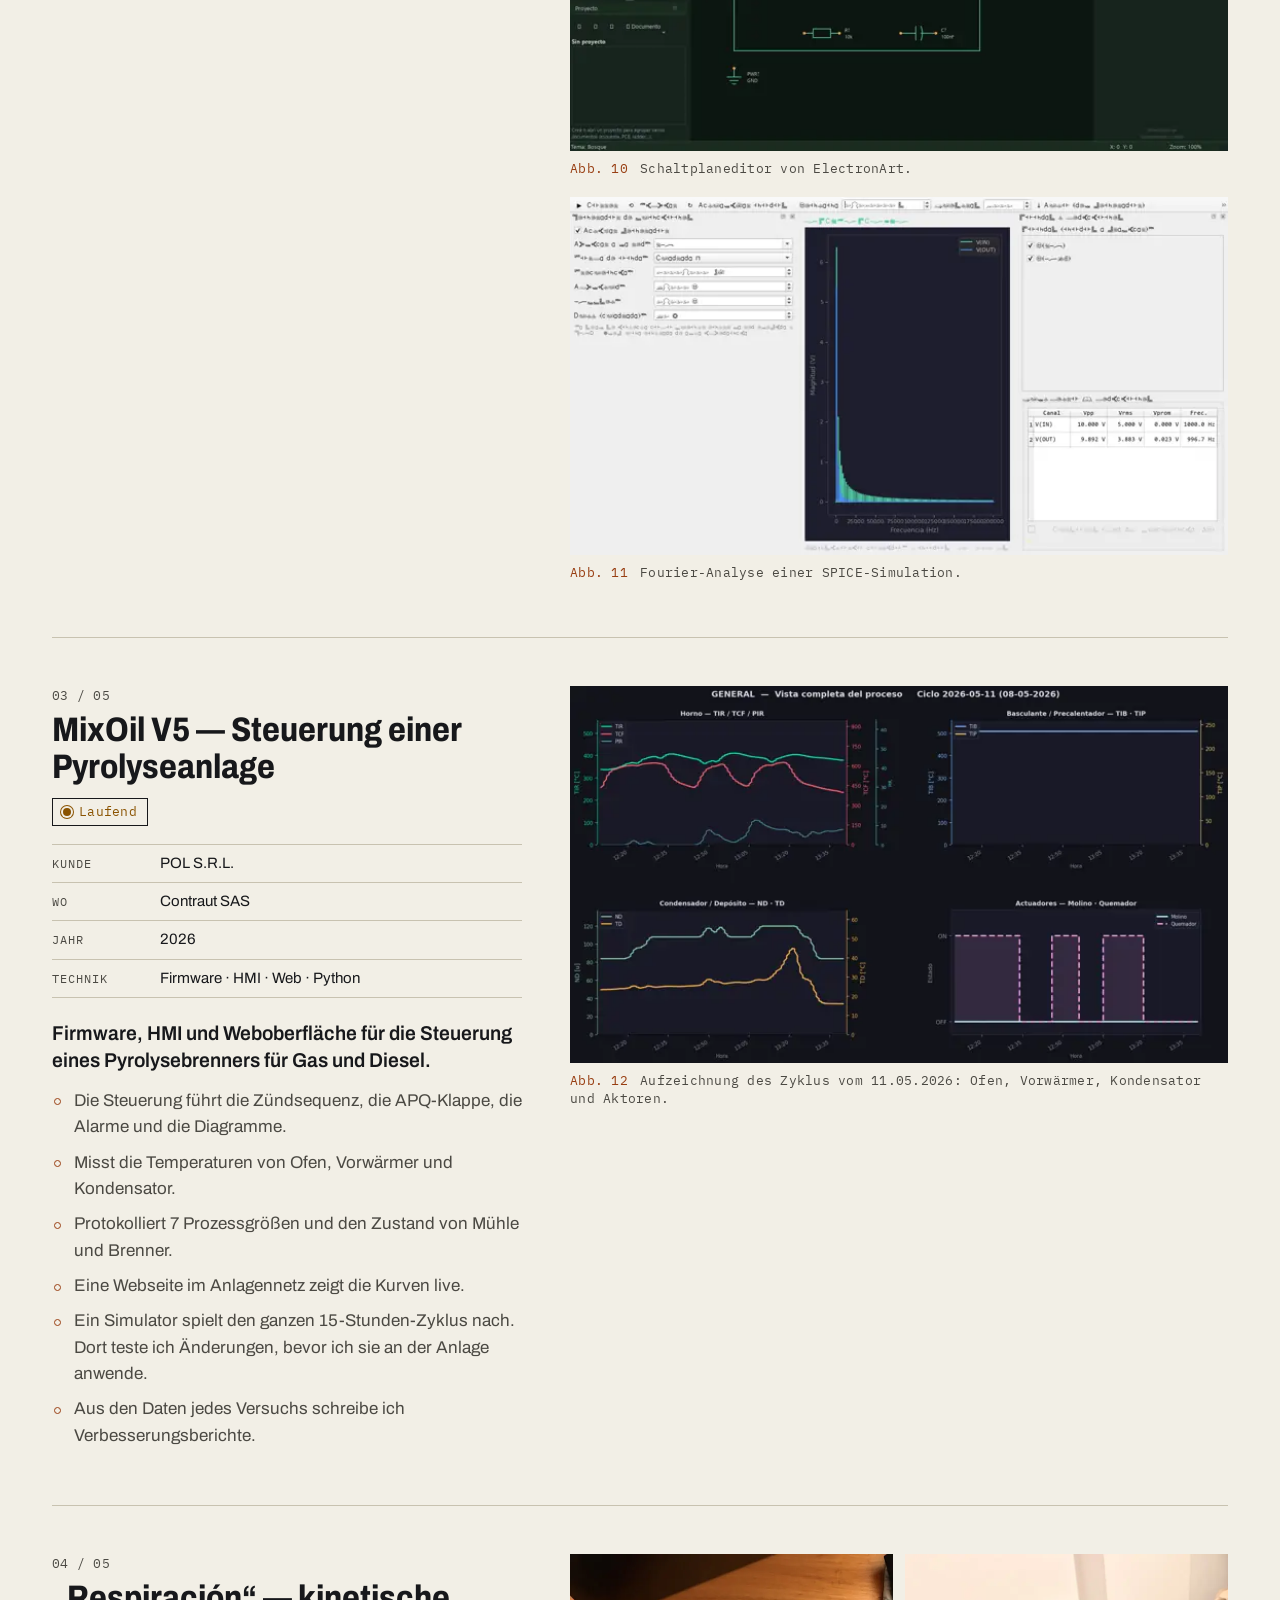
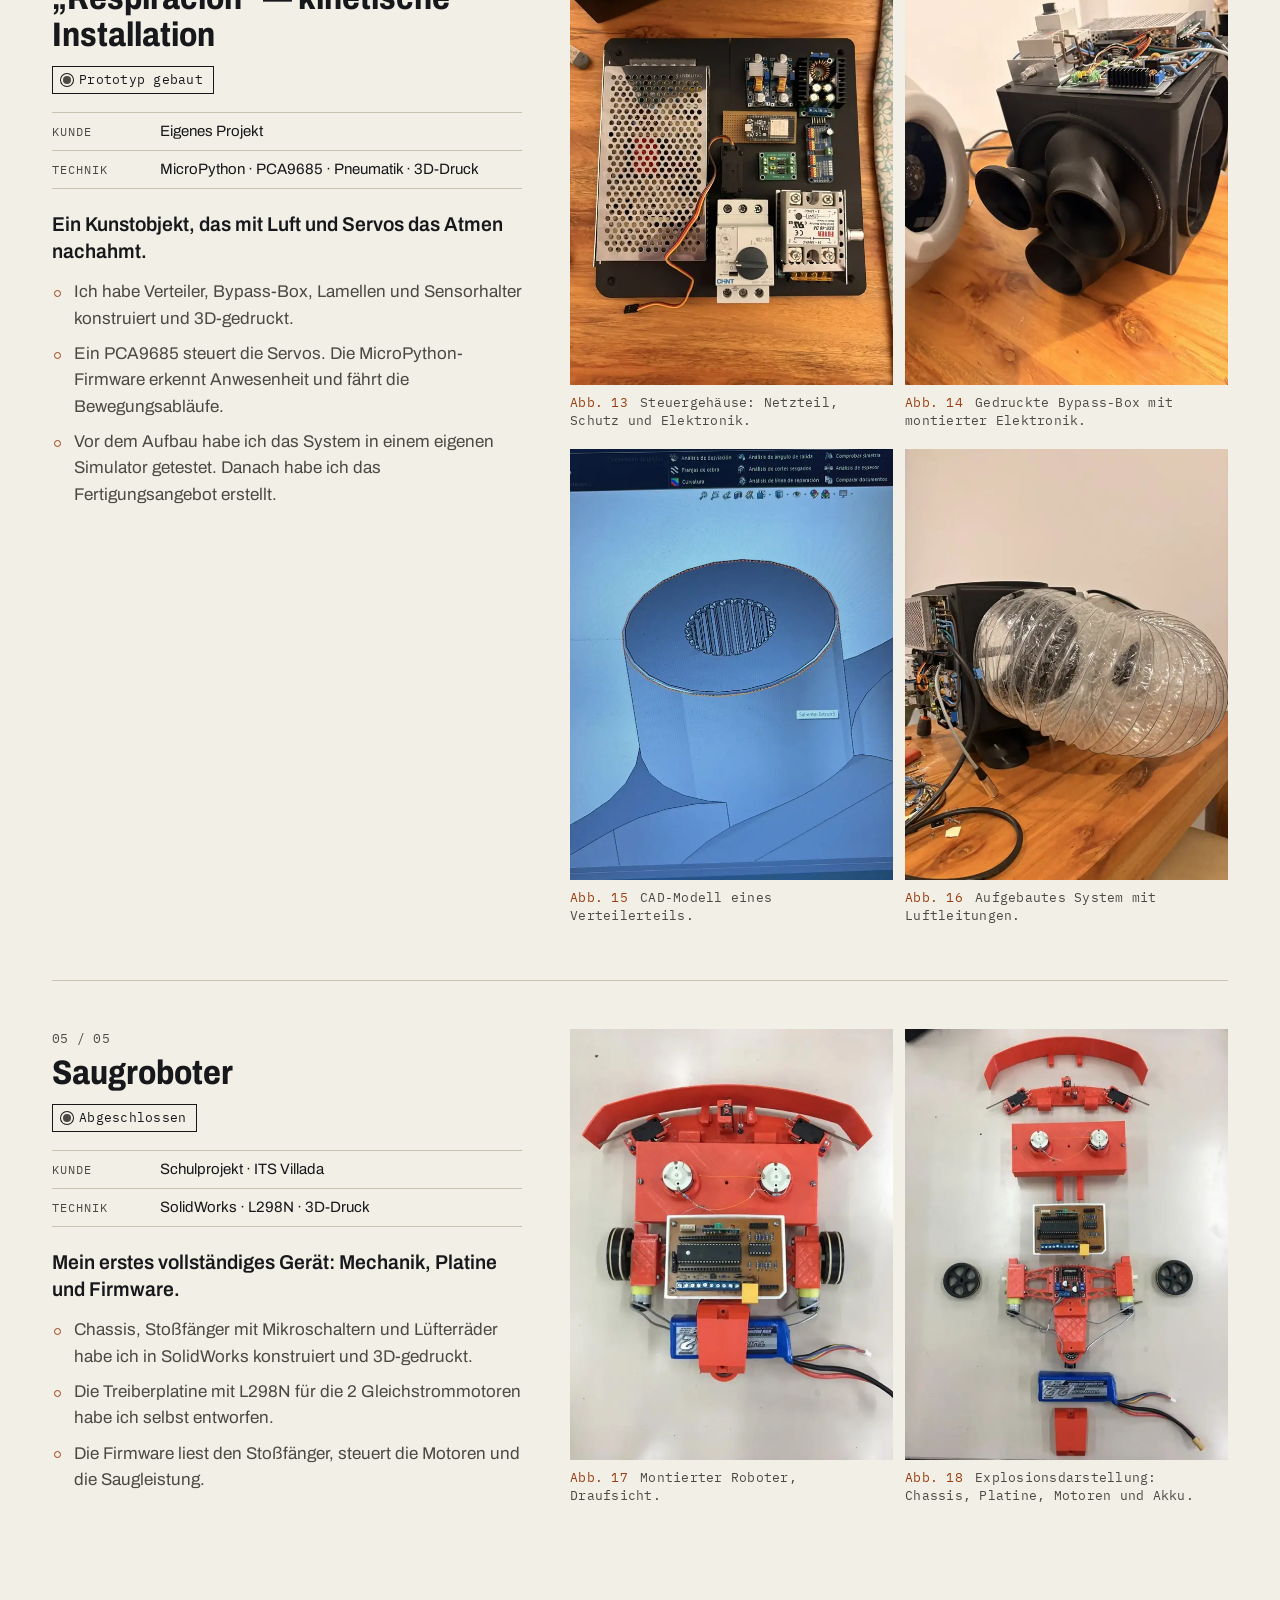
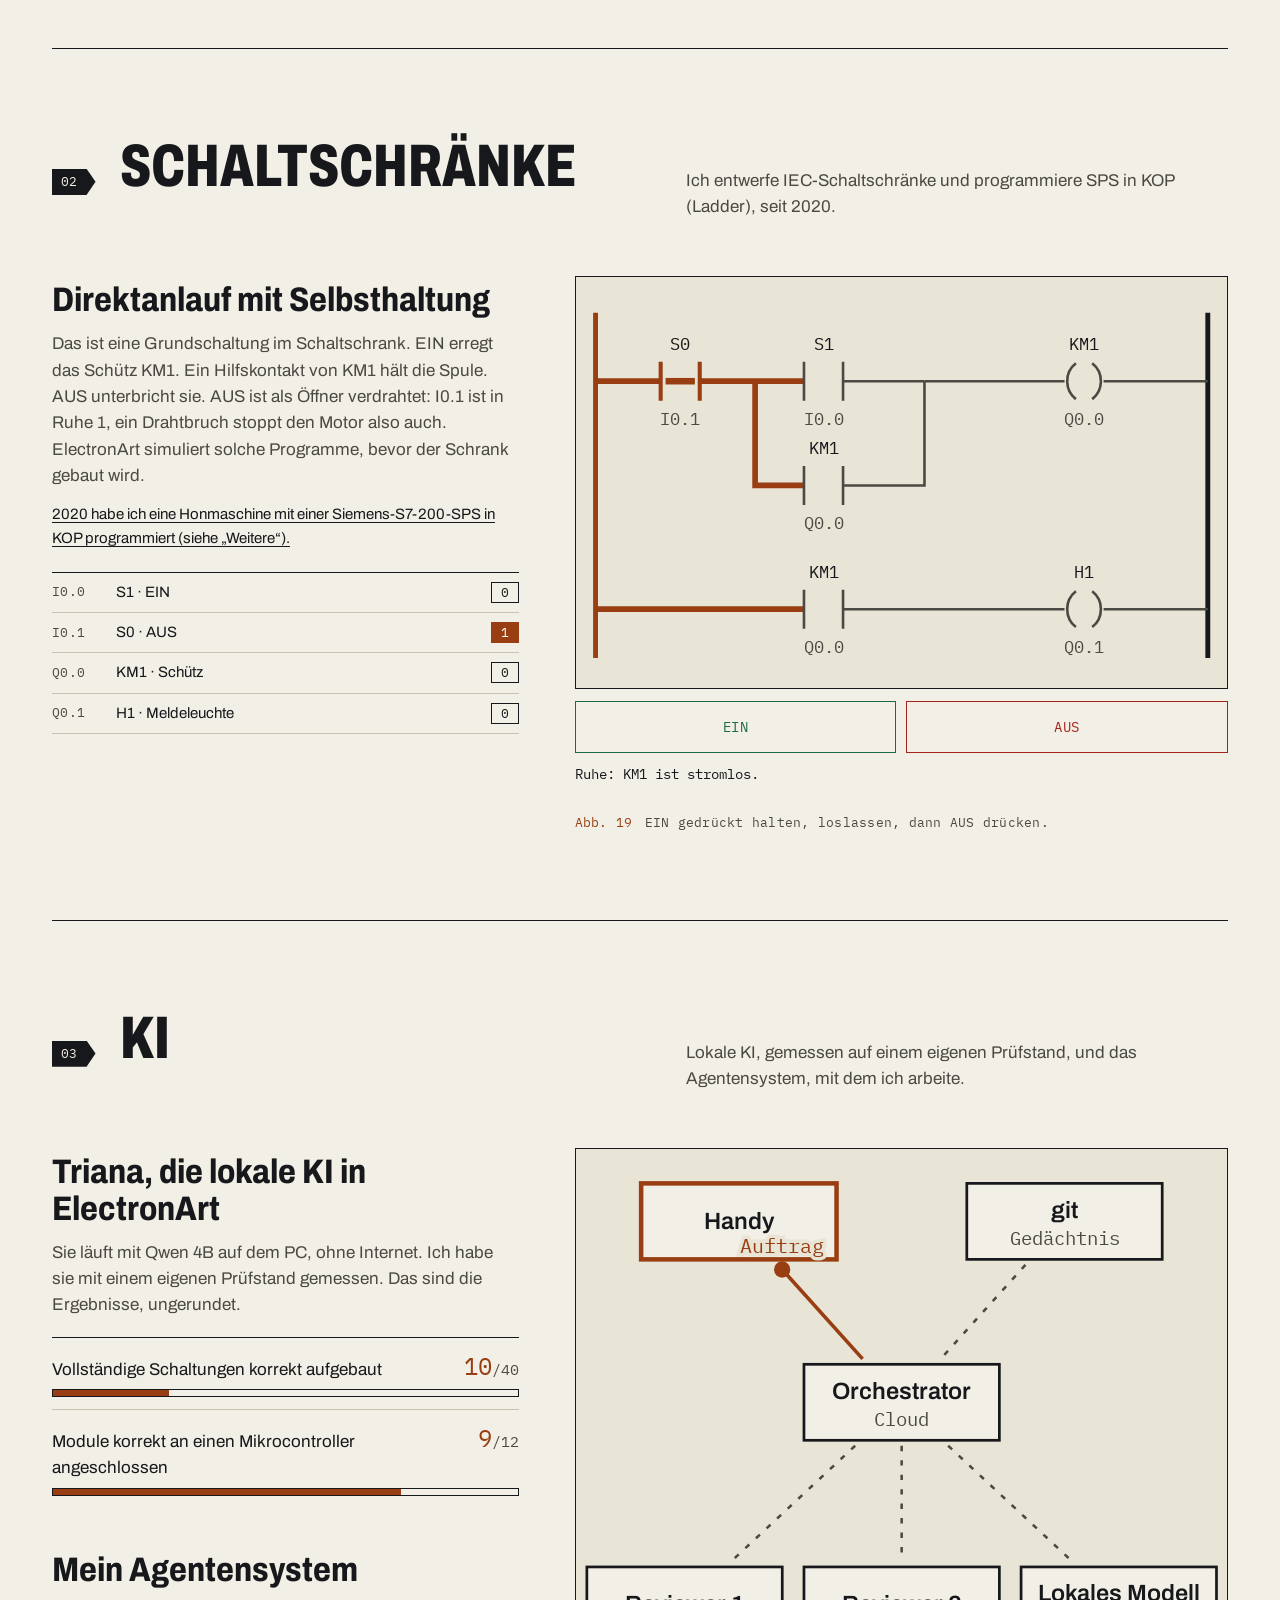
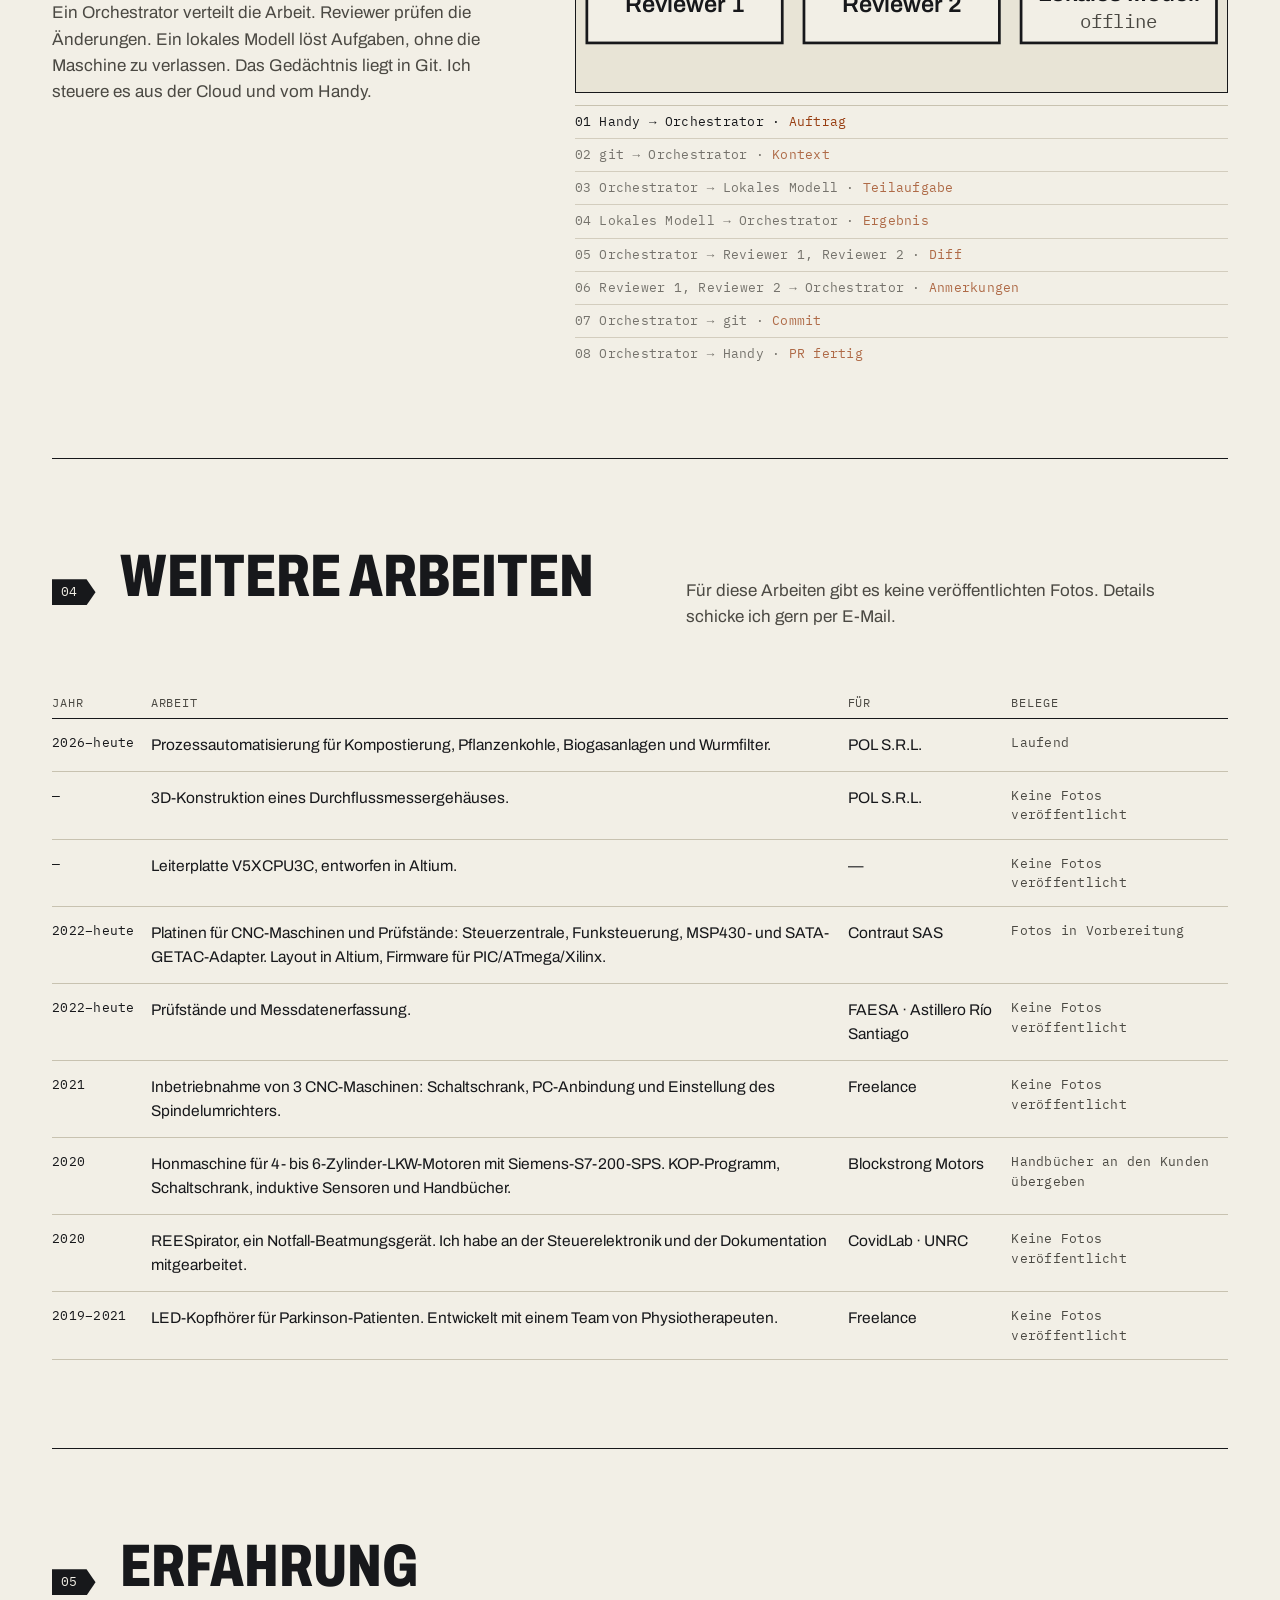
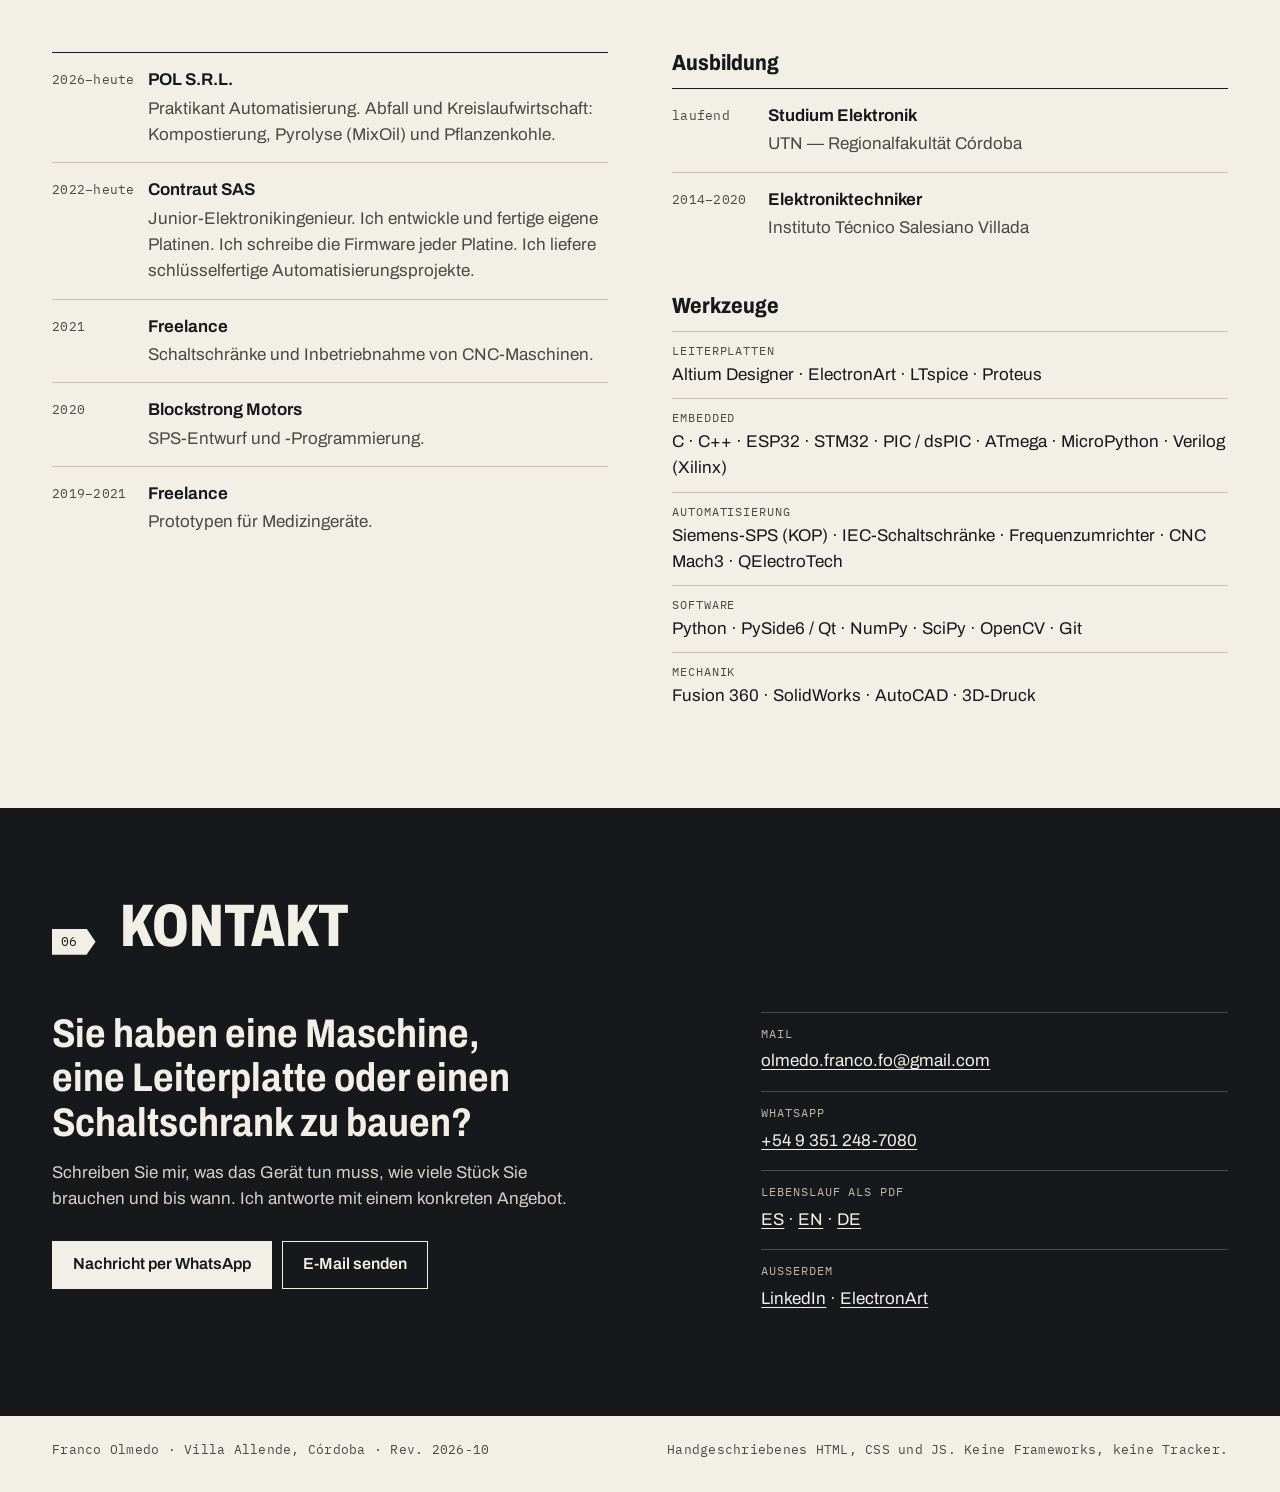
==== commit 4c659934: "Universidad: UTN FRC en vez de FCEFyN-UNC (ES/EN/DE) Co-Authored-By: Claude Opus 5.5 <noreply@anthro" ====
--- a/de/index.html
+++ b/de/index.html
@@ -265,7 +265,7 @@
 <a class="skip" href="#main">Zum Inhalt</a>
 <header class="top"><div class="wrap top-in"><a class="brand" href="../"><span class="pin1" aria-hidden="true"></span>Franco Olmedo</a><nav aria-label="Abschnitte"><ul class="nav"><li><a href="#trabajos">Projekte</a></li><li><a href="#tableros">Schaltschränke</a></li><li><a href="#ia">KI</a></li><li><a href="#otros">Weitere</a></li><li><a href="#experiencia">Erfahrung</a></li><li><a href="#contacto">Kontakt</a></li></ul></nav><ul class="langs" aria-label="Idioma / Language / Sprache"><li><a href=".././" hreflang="es" lang="es">ES</a></li><li><a href="../en/" hreflang="en" lang="en">EN</a></li><li><a href="../de/" hreflang="de" lang="de" aria-current="page">DE</a></li></ul></div></header>
 <main id="main">
-<section class="hero wrap" aria-labelledby="h-nombre"><div class="hero-a"><p class="kicker">Elektroniktechniker · Córdoba, Argentinien</p><h1 id="h-nombre">Franco Olmedo</h1><p class="lead">Ich entwickle Leiterplatten, Firmware und Software für Maschinen im Produktionseinsatz. Außerdem entwickle ich ElectronArt, mein eigenes Programm für Elektronikentwurf.</p></div><figure class="live rt" id="ruteo" data-conn="Verbindungen" data-vias="Vias" data-pas="Durchläufe" data-calc="Rechenzeit"><div class="rt-box"><canvas role="img" aria-label="Animation: Autorouting einer Platine mit einem ESP32 und 74 Verbindungen. Die Leiterbahnen entstehen nacheinander, mit 45°-Knicken auf zwei Lagen."></canvas></div><div class="hud"><p class="hud-n"><b>0/74</b> Verbindungen · DRC <b>—</b></p><p class="hud-k"><span class="k k-top"></span>Oberseite <span class="k k-bot"></span>Unterseite</p><button type="button" class="again" hidden>Neu routen</button></div><figcaption><span class="ref">Abb. 01</span> Live-Autorouting einer ESP32-Platine mit 74 Verbindungen: Raster, A*, 45°-Knicke und 2 Lagen. Ihr Browser rechnet das jetzt. In ElectronArt wird eine ESP32-Platine mit 74 Verbindungen in unter 5 s zu 74/74 geroutet.</figcaption></figure><div class="hero-b"><p class="sub">Ich studiere Elektrotechnik (Elektronik) an der FCEFyN, Nationaluniversität Córdoba. Ich arbeite bei POL S.R.L., einem Unternehmen für Abfall und Kreislaufwirtschaft. Seit 2019 liefere ich Anlagen für Industrie und Landwirtschaft.</p><div class="ctas"><a class="btn btn-1" href="https://wa.me/5493512487080?text=Hallo%20Franco%2C%20ich%20schreibe%20dir%20über%20dein%20Portfolio." rel="noopener">Nachricht per WhatsApp</a><a class="btn btn-2" href="mailto:olmedo.franco.fo@gmail.com">E-Mail senden</a><a class="btn btn-3" href="https://electroniklosungen.com.ar" rel="noopener">ElectronArt ansehen <span aria-hidden="true">→</span></a></div><dl class="tblock"><div><dt>Ort</dt><dd>Villa Allende, Córdoba, AR</dd></div><div><dt>Aktuell</dt><dd>POL S.R.L.</dd></div><div><dt>Studium</dt><dd>Elektronik · FCEFyN–UNC</dd></div><div><dt>Sprachen</dt><dd>ES · EN C1 · DE A2</dd></div></dl></div></section>
+<section class="hero wrap" aria-labelledby="h-nombre"><div class="hero-a"><p class="kicker">Elektroniktechniker · Córdoba, Argentinien</p><h1 id="h-nombre">Franco Olmedo</h1><p class="lead">Ich entwickle Leiterplatten, Firmware und Software für Maschinen im Produktionseinsatz. Außerdem entwickle ich ElectronArt, mein eigenes Programm für Elektronikentwurf.</p></div><figure class="live rt" id="ruteo" data-conn="Verbindungen" data-vias="Vias" data-pas="Durchläufe" data-calc="Rechenzeit"><div class="rt-box"><canvas role="img" aria-label="Animation: Autorouting einer Platine mit einem ESP32 und 74 Verbindungen. Die Leiterbahnen entstehen nacheinander, mit 45°-Knicken auf zwei Lagen."></canvas></div><div class="hud"><p class="hud-n"><b>0/74</b> Verbindungen · DRC <b>—</b></p><p class="hud-k"><span class="k k-top"></span>Oberseite <span class="k k-bot"></span>Unterseite</p><button type="button" class="again" hidden>Neu routen</button></div><figcaption><span class="ref">Abb. 01</span> Live-Autorouting einer ESP32-Platine mit 74 Verbindungen: Raster, A*, 45°-Knicke und 2 Lagen. Ihr Browser rechnet das jetzt. In ElectronArt wird eine ESP32-Platine mit 74 Verbindungen in unter 5 s zu 74/74 geroutet.</figcaption></figure><div class="hero-b"><p class="sub">Ich studiere Elektrotechnik (Elektronik) an der UTN FRC (Nationale Technologische Universität, Córdoba). Ich arbeite bei POL S.R.L., einem Unternehmen für Abfall und Kreislaufwirtschaft. Seit 2019 liefere ich Anlagen für Industrie und Landwirtschaft.</p><div class="ctas"><a class="btn btn-1" href="https://wa.me/5493512487080?text=Hallo%20Franco%2C%20ich%20schreibe%20dir%20über%20dein%20Portfolio." rel="noopener">Nachricht per WhatsApp</a><a class="btn btn-2" href="mailto:olmedo.franco.fo@gmail.com">E-Mail senden</a><a class="btn btn-3" href="https://electroniklosungen.com.ar" rel="noopener">ElectronArt ansehen <span aria-hidden="true">→</span></a></div><dl class="tblock"><div><dt>Ort</dt><dd>Villa Allende, Córdoba, AR</dd></div><div><dt>Aktuell</dt><dd>POL S.R.L.</dd></div><div><dt>Studium</dt><dd>Elektronik · UTN FRC</dd></div><div><dt>Sprachen</dt><dd>ES · EN C1 · DE A2</dd></div></dl></div></section>
 <section id="trabajos" class="sec wrap" aria-labelledby="h-trab"><div class="sec-h"><p class="net" aria-hidden="true">01</p><h2 id="h-trab">Projekte</h2><p class="sec-sub">Jedes Projekt auf dieser Liste hat echte Fotos, Screenshots oder Messdaten. Arbeiten ohne veröffentlichte Belege stehen unter „Weitere“.</p></div>
 <article class="case" id="u9" aria-labelledby="h-u9"><div class="case-txt"><p class="case-n">01 / 05</p><h3 id="h-u9">Saatkartoffel-Sortierer U9</h3><p class="status st_op"><span class="led" aria-hidden="true"></span>Im Einsatz</p><dl class="meta"><div><dt>Kunde</dt><dd>AgroPlant</dd></div><div><dt>Wo</dt><dd>Contraut SAS</dd></div><div><dt>Jahr</dt><dd>2025</dd></div><div><dt>Technik</dt><dd>OpenCV · 2× Raspberry Pi · dsPIC33F</dd></div></dl><p class="case-lead">Die Maschine wiegt jede Kartoffel mit einer Kamera und leitet sie in einen von 6 Behältern.</p><ul class="pts"><li>Ein Raspberry Pi nimmt das Bild auf, segmentiert die Kontur und berechnet das Volumen. Aus dem Volumen schätzt er das Gewicht.</li><li>Ein dsPIC33F steuert Servos, Förderbänder und Klappen. Er liest auch die Kalibrierwaage.</li><li>Ein zweiter Raspberry Pi betreibt den Touchscreen für den Bediener.</li><li>Er sortiert in 6 Gewichtsklassen: von 0–5 g bis über 60 g.</li><li>Er protokolliert jede Ernte nach Woche und Jahr. Er warnt, wenn ein Behälter voll ist.</li><li>Beim Start prüft sich die Maschine selbst. Die Kalibrierung führt Schritt für Schritt.</li><li>Ich habe das Bedienerhandbuch geschrieben und die Maschine beim Kunden in Betrieb genommen.</li></ul></div><div class="case-figs"><figure class="fig w"><a href="../assets/img/u9-hmi-grado-1280.webp" aria-label="Bild in voller Größe öffnen: U9-Bildschirm bei AgroPlant, Juni 2025. Er meldet: Behälter Klasse 1 ist voll."><img src="../assets/img/u9-hmi-grado-640.webp" srcset="../assets/img/u9-hmi-grado-640.webp 640w, ../assets/img/u9-hmi-grado-1280.webp 1280w" sizes="(min-width: 1000px) 640px, 100vw" width="640" height="853" alt="U9-Bildschirm bei AgroPlant, Juni 2025. Er meldet: Behälter Klasse 1 ist voll." loading="lazy" decoding="async"></a><figcaption><span class="ref">Abb. 02</span> U9-Bildschirm bei AgroPlant, Juni 2025. Er meldet: Behälter Klasse 1 ist voll.</figcaption></figure><figure class="fig"><a href="../assets/img/u9-camara-1280.webp" aria-label="Bild in voller Größe öffnen: Bildkabine mit eigener LED-Beleuchtung."><img src="../assets/img/u9-camara-640.webp" srcset="../assets/img/u9-camara-640.webp 640w, ../assets/img/u9-camara-1280.webp 1280w" sizes="(min-width: 1000px) 320px, 50vw" width="640" height="480" alt="Bildkabine mit eigener LED-Beleuchtung." loading="lazy" decoding="async"></a><figcaption><span class="ref">Abb. 03</span> Bildkabine mit eigener LED-Beleuchtung.</figcaption></figure><figure class="fig"><a href="../assets/img/u9-segmentacion-1280.webp" aria-label="Bild in voller Größe öffnen: Kontursegmentierung und Hauptachse einer Kartoffel."><img src="../assets/img/u9-segmentacion-640.webp" srcset="../assets/img/u9-segmentacion-640.webp 640w, ../assets/img/u9-segmentacion-1280.webp 1280w" sizes="(min-width: 1000px) 320px, 50vw" width="640" height="640" alt="Kontursegmentierung und Hauptachse einer Kartoffel." loading="lazy" decoding="async"></a><figcaption><span class="ref">Abb. 04</span> Kontursegmentierung und Hauptachse einer Kartoffel.</figcaption></figure><figure class="fig"><a href="../assets/img/u9-placas-1280.webp" aria-label="Bild in voller Größe öffnen: Interface-Platinen, RTC, Wandler und Raspberry Pi im Gehäuse."><img src="../assets/img/u9-placas-640.webp" srcset="../assets/img/u9-placas-640.webp 640w, ../assets/img/u9-placas-1280.webp 1280w" sizes="(min-width: 1000px) 320px, 50vw" width="640" height="853" alt="Interface-Platinen, RTC, Wandler und Raspberry Pi im Gehäuse." loading="lazy" decoding="async"></a><figcaption><span class="ref">Abb. 05</span> Interface-Platinen, RTC, Wandler und Raspberry Pi im Gehäuse.</figcaption></figure><figure class="fig"><a href="../assets/img/u9-tablero-1280.webp" aria-label="Bild in voller Größe öffnen: Schaltschrank mit Klemmen und Schutzorganen."><img src="../assets/img/u9-tablero-640.webp" srcset="../assets/img/u9-tablero-640.webp 640w, ../assets/img/u9-tablero-1280.webp 1280w" sizes="(min-width: 1000px) 320px, 50vw" width="640" height="853" alt="Schaltschrank mit Klemmen und Schutzorganen." loading="lazy" decoding="async"></a><figcaption><span class="ref">Abb. 06</span> Schaltschrank mit Klemmen und Schutzorganen.</figcaption></figure><figure class="fig"><a href="../assets/img/u9-planta-1280.webp" aria-label="Bild in voller Größe öffnen: Anlage beim Kunden."><img src="../assets/img/u9-planta-640.webp" srcset="../assets/img/u9-planta-640.webp 640w, ../assets/img/u9-planta-1280.webp 1280w" sizes="(min-width: 1000px) 320px, 50vw" width="640" height="853" alt="Anlage beim Kunden." loading="lazy" decoding="async"></a><figcaption><span class="ref">Abb. 07</span> Anlage beim Kunden.</figcaption></figure><figure class="fig"><a href="../assets/img/u9-ensayo-1280.webp" aria-label="Bild in voller Größe öffnen: Testlauf mit einer Kartoffel in der Kabine."><img src="../assets/img/u9-ensayo-640.webp" srcset="../assets/img/u9-ensayo-640.webp 640w, ../assets/img/u9-ensayo-1280.webp 1280w" sizes="(min-width: 1000px) 320px, 50vw" width="640" height="480" alt="Testlauf mit einer Kartoffel in der Kabine." loading="lazy" decoding="async"></a><figcaption><span class="ref">Abb. 08</span> Testlauf mit einer Kartoffel in der Kabine.</figcaption></figure></div></article>
 <article class="case" id="electronart" aria-labelledby="h-electronart"><div class="case-txt"><p class="case-n">02 / 05</p><h3 id="h-electronart">ElectronArt — EDA-Software</h3><p class="status st_sale"><span class="led" aria-hidden="true"></span>Im Verkauf</p><dl class="meta"><div><dt>Kunde</dt><dd>Eigenes Produkt</dd></div><div><dt>Wo</dt><dd>Electronik Lösungen</dd></div><div><dt>Technik</dt><dd>Python · PySide6 · NumPy/SciPy · SPICE</dd></div></dl><p class="case-lead">Ein Programm vom Schaltplan bis zu den Fertigungsdaten.</p><ul class="pts"><li>Schaltplan und SPICE-Simulation: Transient, AC und FFT mit THD, SNR, SINAD und SFDR.</li><li>Mehrlagige Leiterplatten mit Autorouter. Eine ESP32-Platine mit 74 Verbindungen wird in unter 5 s zu 74/74 geroutet, mit 45°-Knicken und 0 DRC-Fehlern.</li><li>3D-Ansicht. Ausgabe als Gerber, Excellon, ODB++, IPC-2581 und STEP.</li><li>IEC-Schaltschränke mit Simulation des KOP-Programms (Ladder).</li><li>Mehr als 400 automatische Tests. Version 9.6 vom 22.10.2026.</li></ul><p><a class="ext" href="https://electroniklosungen.com.ar" rel="noopener">electroniklosungen.com.ar <span aria-hidden="true">↗</span></a></p></div><div class="case-figs"><figure class="fig w live osc" id="osc"><div class="osc-box"><canvas role="img" aria-label="Oszilloskop: Kanal 1 zeigt eine 1-kHz-PWM, Kanal 2 die Kondensatorspannung des RC-Filters."></canvas></div><div class="osc-ctl"><label for="osc-d">Tastverhältnis</label><input id="osc-d" type="range" min="10" max="90" step="1" value="50"><output for="osc-d">50 %</output></div><dl class="osc-read"><div><dt>CH1</dt><dd>PWM 1 kHz</dd></div><div><dt>CH2 · Mittelwert</dt><dd data-r="avg">2,50 V</dd></div><div><dt>CH2 · Welligkeit</dt><dd data-r="pp">1,225 V</dd></div></dl><figcaption><span class="ref">Abb. 09</span> 1-kHz-PWM durch ein RC-Filter mit 10 kΩ und 100 nF (τ = 1 ms). Die Kurve ist die exakte Lösung der Schaltung. Das Tastverhältnis folgt dem Scrollen, oder stellen Sie es selbst ein.</figcaption></figure><figure class="fig w"><a href="../assets/img/ea-esquematico-1280.webp" aria-label="Bild in voller Größe öffnen: Schaltplaneditor von ElectronArt."><img src="../assets/img/ea-esquematico-640.webp" srcset="../assets/img/ea-esquematico-640.webp 640w, ../assets/img/ea-esquematico-1280.webp 1280w" sizes="(min-width: 1000px) 640px, 100vw" width="640" height="405" alt="Schaltplaneditor von ElectronArt." loading="lazy" decoding="async"></a><figcaption><span class="ref">Abb. 10</span> Schaltplaneditor von ElectronArt.</figcaption></figure><figure class="fig w"><a href="../assets/img/ea-fft-1280.webp" aria-label="Bild in voller Größe öffnen: Fourier-Analyse einer SPICE-Simulation."><img src="../assets/img/ea-fft-640.webp" srcset="../assets/img/ea-fft-640.webp 640w, ../assets/img/ea-fft-1280.webp 1280w" sizes="(min-width: 1000px) 640px, 100vw" width="640" height="348" alt="Fourier-Analyse einer SPICE-Simulation." loading="lazy" decoding="async"></a><figcaption><span class="ref">Abb. 11</span> Fourier-Analyse einer SPICE-Simulation.</figcaption></figure></div></article>
@@ -276,7 +276,7 @@
 <section id="tableros" class="sec wrap" aria-labelledby="h-tab"><div class="sec-h"><p class="net" aria-hidden="true">02</p><h2 id="h-tab">Schaltschränke</h2><p class="sec-sub">Ich entwerfe IEC-Schaltschränke und programmiere SPS in KOP (Ladder), seit 2020.</p></div><div class="duo"><div class="duo-txt"><h3>Direktanlauf mit Selbsthaltung</h3><p class="duo-p">Das ist eine Grundschaltung im Schaltschrank. EIN erregt das Schütz KM1. Ein Hilfskontakt von KM1 hält die Spule. AUS unterbricht sie. AUS ist als Öffner verdrahtet: I0.1 ist in Ruhe 1, ein Drahtbruch stoppt den Motor also auch. ElectronArt simuliert solche Programme, bevor der Schrank gebaut wird.</p><p class="duo-ev"><a href="#otros">2020 habe ich eine Honmaschine mit einer Siemens-S7-200-SPS in KOP programmiert (siehe „Weitere“).</a></p><table class="io"><tbody><tr><th scope="row" class="y">I0.0</th><td>S1 · EIN</td><td class="v"><span data-io="I0.0">0</span></td></tr><tr><th scope="row" class="y">I0.1</th><td>S0 · AUS</td><td class="v"><span data-io="I0.1">0</span></td></tr><tr><th scope="row" class="y">Q0.0</th><td>KM1 · Schütz</td><td class="v"><span data-io="Q0.0">0</span></td></tr><tr><th scope="row" class="y">Q0.1</th><td>H1 · Meldeleuchte</td><td class="v"><span data-io="Q0.1">0</span></td></tr></tbody></table></div><figure class="live lad-fig" id="ladder" data-m="[&quot;Ruhe: KM1 ist stromlos.&quot;, &quot;EIN geschlossen: die Spule von KM1 zieht an.&quot;, &quot;Selbsthaltung: der Kontakt von KM1 hält die Spule.&quot;, &quot;AUS geöffnet: KM1 fällt ab, die Selbsthaltung öffnet.&quot;]"><svg class="lad" viewBox="0 0 400 252" role="img" aria-label="KOP-Diagramm eines Anlaufs mit Selbsthaltung: Kontakte S0, S1 und KM1, Spulen KM1 und H1."><path class="rail" d="M12 22V234"/><path class="rail r" d="M388 22V234"/><path class="w" data-p="a" d="M12 64H52"/><path class="w" data-p="b" d="M76 64H140M110 64V128H140"/><path class="w" data-p="c" d="M164 64H214"/><path class="w" data-p="d" d="M164 128H214V64"/><path class="w" data-p="e" d="M214 64H300M324 64H388"/><path class="w" data-p="a" d="M12 204H140"/><path class="w" data-p="f" d="M164 204H300M324 204H388"/><g class="ct" data-c="S0"><rect class="bar" x="55" y="62" width="18" height="4"/><path d="M52 52v24M76 52v24"/></g><text x="64" y="45">S0</text><text class="ad" x="64" y="91">I0.1</text><g class="ct" data-c="S1"><rect class="bar" x="143" y="62" width="18" height="4"/><path d="M140 52v24M164 52v24"/></g><text x="152" y="45">S1</text><text class="ad" x="152" y="91">I0.0</text><g class="ct" data-c="KM"><rect class="bar" x="143" y="126" width="18" height="4"/><path d="M140 116v24M164 116v24"/></g><text x="152" y="109">KM1</text><text class="ad" x="152" y="155">Q0.0</text><g class="coil" data-k="KM"><circle cx="312" cy="64" r="10"/><path d="M307 53a14 14 0 0 0 0 22M317 53a14 14 0 0 1 0 22"/></g><text x="312" y="45">KM1</text><text class="ad" x="312" y="91">Q0.0</text><g class="ct" data-c="KM"><rect class="bar" x="143" y="202" width="18" height="4"/><path d="M140 192v24M164 192v24"/></g><text x="152" y="185">KM1</text><text class="ad" x="152" y="231">Q0.0</text><g class="coil" data-k="H1"><circle cx="312" cy="204" r="10"/><path d="M307 193a14 14 0 0 0 0 22M317 193a14 14 0 0 1 0 22"/></g><text x="312" y="185">H1</text><text class="ad" x="312" y="231">Q0.1</text></svg><div class="lad-ctl"><button type="button" class="pb on" data-b="S1">EIN</button><button type="button" class="pb off" data-b="S0">AUS</button></div><p class="lad-msg">Ruhe: KM1 ist stromlos.</p><figcaption><span class="ref">Abb. 19</span> EIN gedrückt halten, loslassen, dann AUS drücken.</figcaption></figure></div></section>
 <section id="ia" class="sec wrap" aria-labelledby="h-ia"><div class="sec-h"><p class="net" aria-hidden="true">03</p><h2 id="h-ia">KI</h2><p class="sec-sub">Lokale KI, gemessen auf einem eigenen Prüfstand, und das Agentensystem, mit dem ich arbeite.</p></div><div class="duo"><div class="duo-txt"><h3>Triana, die lokale KI in ElectronArt</h3><p class="duo-p">Sie läuft mit Qwen 4B auf dem PC, ohne Internet. Ich habe sie mit einem eigenen Prüfstand gemessen. Das sind die Ergebnisse, ungerundet.</p><ul class="bars"><li><span class="bl">Vollständige Schaltungen korrekt aufgebaut</span><span class="bn"><b>10</b>/40</span><span class="bt" aria-hidden="true"><span style="width:25.0%"></span></span></li><li><span class="bl">Module korrekt an einen Mikrocontroller angeschlossen</span><span class="bn"><b>9</b>/12</span><span class="bt" aria-hidden="true"><span style="width:75.0%"></span></span></li></ul><h3 class="h-ag">Mein Agentensystem</h3><p class="duo-p">Ein Orchestrator verteilt die Arbeit. Reviewer prüfen die Änderungen. Ein lokales Modell löst Aufgaben, ohne die Maschine zu verlassen. Das Gedächtnis liegt in Git. Ich steuere es aus der Cloud und vom Handy.</p></div><figure class="live ag-fig" id="agentes" data-seq="[[[&quot;tel&quot;, 1, 0]], [[&quot;git&quot;, 1, 1]], [[&quot;loc&quot;, 1, 2]], [[&quot;loc&quot;, -1, 3]], [[&quot;r1&quot;, 1, 4], [&quot;r2&quot;, 1, 4]], [[&quot;r1&quot;, -1, 5], [&quot;r2&quot;, -1, 5]], [[&quot;git&quot;, -1, 6]], [[&quot;tel&quot;, -1, 7]]]"><svg class="ag" viewBox="0 0 360 300" role="img" aria-label="Schema des Agentensystems: Handy, Orchestrator in der Cloud, Gedächtnis in Git, zwei Reviewer und ein lokales Modell."><path class="e" id="e-tel" d="M111.6 64.0L158.4 116.0"/><path class="e" id="e-git" d="M248.4 64.0L201.6 116.0"/><path class="e" id="e-r1" d="M154.3 164.0L85.7 228.0"/><path class="e" id="e-r2" d="M180.0 164.0L180.0 228.0"/><path class="e" id="e-loc" d="M205.7 164.0L274.3 228.0"/><g class="nd" data-n="tel"><rect x="36" y="19" width="108" height="42"/><text x="90" y="44">Handy</text></g><g class="nd" data-n="git"><rect x="216" y="19" width="108" height="42"/><text x="270" y="38">git</text><text class="sub" x="270" y="53">Gedächtnis</text></g><g class="nd" data-n="orq"><rect x="126" y="119" width="108" height="42"/><text x="180" y="138">Orchestrator</text><text class="sub" x="180" y="153">Cloud</text></g><g class="nd" data-n="r1"><rect x="6" y="231" width="108" height="42"/><text x="60" y="256">Reviewer 1</text></g><g class="nd" data-n="r2"><rect x="126" y="231" width="108" height="42"/><text x="180" y="256">Reviewer 2</text></g><g class="nd" data-n="loc"><rect x="246" y="231" width="108" height="42"/><text x="300" y="250">Lokales Modell</text><text class="sub" x="300" y="265">offline</text></g><g class="msgs"></g></svg><ol class="log"><li><span class="y">01</span> Handy → Orchestrator · <b>Auftrag</b></li><li><span class="y">02</span> git → Orchestrator · <b>Kontext</b></li><li><span class="y">03</span> Orchestrator → Lokales Modell · <b>Teilaufgabe</b></li><li><span class="y">04</span> Lokales Modell → Orchestrator · <b>Ergebnis</b></li><li><span class="y">05</span> Orchestrator → Reviewer 1, Reviewer 2 · <b>Diff</b></li><li><span class="y">06</span> Reviewer 1, Reviewer 2 → Orchestrator · <b>Anmerkungen</b></li><li><span class="y">07</span> Orchestrator → git · <b>Commit</b></li><li><span class="y">08</span> Orchestrator → Handy · <b>PR fertig</b></li></ol></figure></div></section>
 <section id="otros" class="sec wrap" aria-labelledby="h-otros"><div class="sec-h"><p class="net" aria-hidden="true">04</p><h2 id="h-otros">Weitere Arbeiten</h2><p class="sec-sub">Für diese Arbeiten gibt es keine veröffentlichten Fotos. Details schicke ich gern per E-Mail.</p></div><table class="bom" role="table"><thead role="rowgroup"><tr role="row"><th scope="col" role="columnheader">Jahr</th><th scope="col" role="columnheader">Arbeit</th><th scope="col" role="columnheader">Für</th><th scope="col" role="columnheader">Belege</th></tr></thead><tbody role="rowgroup"><tr role="row"><td role="cell" class="y">2026–heute</td><td role="cell">Prozessautomatisierung für Kompostierung, Pflanzenkohle, Biogasanlagen und Wurmfilter.</td><td role="cell">POL S.R.L.</td><td role="cell" class="ev">Laufend</td></tr><tr role="row"><td role="cell" class="y">—</td><td role="cell">3D-Konstruktion eines Durchflussmessergehäuses.</td><td role="cell">POL S.R.L.</td><td role="cell" class="ev">Keine Fotos veröffentlicht</td></tr><tr role="row"><td role="cell" class="y">—</td><td role="cell">Leiterplatte V5XCPU3C, entworfen in Altium.</td><td role="cell">—</td><td role="cell" class="ev">Keine Fotos veröffentlicht</td></tr><tr role="row"><td role="cell" class="y">2022–heute</td><td role="cell">Platinen für CNC-Maschinen und Prüfstände: Steuerzentrale, Funksteuerung, MSP430- und SATA-GETAC-Adapter. Layout in Altium, Firmware für PIC/ATmega/Xilinx.</td><td role="cell">Contraut SAS</td><td role="cell" class="ev">Fotos in Vorbereitung</td></tr><tr role="row"><td role="cell" class="y">2022–heute</td><td role="cell">Prüfstände und Messdatenerfassung.</td><td role="cell">FAESA · Astillero Río Santiago</td><td role="cell" class="ev">Keine Fotos veröffentlicht</td></tr><tr role="row"><td role="cell" class="y">2021</td><td role="cell">Inbetriebnahme von 3 CNC-Maschinen: Schaltschrank, PC-Anbindung und Einstellung des Spindelumrichters.</td><td role="cell">Freelance</td><td role="cell" class="ev">Keine Fotos veröffentlicht</td></tr><tr role="row"><td role="cell" class="y">2020</td><td role="cell">Honmaschine für 4- bis 6-Zylinder-LKW-Motoren mit Siemens-S7-200-SPS. KOP-Programm, Schaltschrank, induktive Sensoren und Handbücher.</td><td role="cell">Blockstrong Motors</td><td role="cell" class="ev">Handbücher an den Kunden übergeben</td></tr><tr role="row"><td role="cell" class="y">2020</td><td role="cell">REESpirator, ein Notfall-Beatmungsgerät. Ich habe an der Steuerelektronik und der Dokumentation mitgearbeitet.</td><td role="cell">CovidLab · UNRC</td><td role="cell" class="ev">Keine Fotos veröffentlicht</td></tr><tr role="row"><td role="cell" class="y">2019–2021</td><td role="cell">LED-Kopfhörer für Parkinson-Patienten. Entwickelt mit einem Team von Physiotherapeuten.</td><td role="cell">Freelance</td><td role="cell" class="ev">Keine Fotos veröffentlicht</td></tr></tbody></table></section>
-<section id="experiencia" class="sec wrap" aria-labelledby="h-exp"><div class="sec-h"><p class="net" aria-hidden="true">05</p><h2 id="h-exp">Erfahrung</h2></div><div class="cols"><div><ol class="tl"><li><span class="y">2026–heute</span><div><b>POL S.R.L.</b><p>Praktikant Automatisierung. Abfall und Kreislaufwirtschaft: Kompostierung, Pyrolyse (MixOil) und Pflanzenkohle.</p></div></li><li><span class="y">2022–heute</span><div><b>Contraut SAS</b><p>Junior-Elektronikingenieur. Ich entwickle und fertige eigene Platinen. Ich schreibe die Firmware jeder Platine. Ich liefere schlüsselfertige Automatisierungsprojekte.</p></div></li><li><span class="y">2021</span><div><b>Freelance</b><p>Schaltschränke und Inbetriebnahme von CNC-Maschinen.</p></div></li><li><span class="y">2020</span><div><b>Blockstrong Motors</b><p>SPS-Entwurf und -Programmierung.</p></div></li><li><span class="y">2019–2021</span><div><b>Freelance</b><p>Prototypen für Medizingeräte.</p></div></li></ol></div><div><h3 class="h-sm">Ausbildung</h3><ol class="tl"><li><span class="y">laufend</span><div><b>Studium Elektronik</b><p>FCEFyN — Nationaluniversität Córdoba</p></div></li><li><span class="y">2014–2020</span><div><b>Elektroniktechniker</b><p>Instituto Técnico Salesiano Villada</p></div></li></ol><h3 class="h-sm">Werkzeuge</h3><dl class="tools"><div><dt>Leiterplatten</dt><dd>Altium Designer · ElectronArt · LTspice · Proteus</dd></div><div><dt>Embedded</dt><dd>C · C++ · ESP32 · STM32 · PIC / dsPIC · ATmega · MicroPython · Verilog (Xilinx)</dd></div><div><dt>Automatisierung</dt><dd>Siemens-SPS (KOP) · IEC-Schaltschränke · Frequenzumrichter · CNC Mach3 · QElectroTech</dd></div><div><dt>Software</dt><dd>Python · PySide6 / Qt · NumPy · SciPy · OpenCV · Git</dd></div><div><dt>Mechanik</dt><dd>Fusion 360 · SolidWorks · AutoCAD · 3D-Druck</dd></div></dl></div></div></section>
+<section id="experiencia" class="sec wrap" aria-labelledby="h-exp"><div class="sec-h"><p class="net" aria-hidden="true">05</p><h2 id="h-exp">Erfahrung</h2></div><div class="cols"><div><ol class="tl"><li><span class="y">2026–heute</span><div><b>POL S.R.L.</b><p>Praktikant Automatisierung. Abfall und Kreislaufwirtschaft: Kompostierung, Pyrolyse (MixOil) und Pflanzenkohle.</p></div></li><li><span class="y">2022–heute</span><div><b>Contraut SAS</b><p>Junior-Elektronikingenieur. Ich entwickle und fertige eigene Platinen. Ich schreibe die Firmware jeder Platine. Ich liefere schlüsselfertige Automatisierungsprojekte.</p></div></li><li><span class="y">2021</span><div><b>Freelance</b><p>Schaltschränke und Inbetriebnahme von CNC-Maschinen.</p></div></li><li><span class="y">2020</span><div><b>Blockstrong Motors</b><p>SPS-Entwurf und -Programmierung.</p></div></li><li><span class="y">2019–2021</span><div><b>Freelance</b><p>Prototypen für Medizingeräte.</p></div></li></ol></div><div><h3 class="h-sm">Ausbildung</h3><ol class="tl"><li><span class="y">laufend</span><div><b>Studium Elektronik</b><p>UTN — Regionalfakultät Córdoba</p></div></li><li><span class="y">2014–2020</span><div><b>Elektroniktechniker</b><p>Instituto Técnico Salesiano Villada</p></div></li></ol><h3 class="h-sm">Werkzeuge</h3><dl class="tools"><div><dt>Leiterplatten</dt><dd>Altium Designer · ElectronArt · LTspice · Proteus</dd></div><div><dt>Embedded</dt><dd>C · C++ · ESP32 · STM32 · PIC / dsPIC · ATmega · MicroPython · Verilog (Xilinx)</dd></div><div><dt>Automatisierung</dt><dd>Siemens-SPS (KOP) · IEC-Schaltschränke · Frequenzumrichter · CNC Mach3 · QElectroTech</dd></div><div><dt>Software</dt><dd>Python · PySide6 / Qt · NumPy · SciPy · OpenCV · Git</dd></div><div><dt>Mechanik</dt><dd>Fusion 360 · SolidWorks · AutoCAD · 3D-Druck</dd></div></dl></div></div></section>
 <section id="contacto" class="sec contact" aria-labelledby="h-ct"><div class="wrap"><div class="sec-h"><p class="net" aria-hidden="true">06</p><h2 id="h-ct">Kontakt</h2></div><div class="ct-grid"><div><p class="ct-lead">Sie haben eine Maschine, eine Leiterplatte oder einen Schaltschrank zu bauen?</p><p class="ct-sub">Schreiben Sie mir, was das Gerät tun muss, wie viele Stück Sie brauchen und bis wann. Ich antworte mit einem konkreten Angebot.</p><div class="ctas"><a class="btn btn-1" href="https://wa.me/5493512487080?text=Hallo%20Franco%2C%20ich%20schreibe%20dir%20über%20dein%20Portfolio." rel="noopener">Nachricht per WhatsApp</a><a class="btn btn-2" href="mailto:olmedo.franco.fo@gmail.com">E-Mail senden</a></div></div><dl class="ct-list"><div><dt>Mail</dt><dd><a href="mailto:olmedo.franco.fo@gmail.com">olmedo.franco.fo@gmail.com</a></dd></div><div><dt>WhatsApp</dt><dd><a href="https://wa.me/5493512487080?text=Hallo%20Franco%2C%20ich%20schreibe%20dir%20über%20dein%20Portfolio." rel="noopener">+54 9 351 248-7080</a></dd></div><div><dt>Lebenslauf als PDF</dt><dd><a href="../cv-es.pdf" hreflang="es">ES</a> · <a href="../cv-en.pdf" hreflang="en">EN</a> · <a href="../cv-de.pdf" hreflang="de">DE</a></dd></div><div><dt>Außerdem</dt><dd><a href="https://www.linkedin.com/in/franco-olmedo-967405194/" rel="noopener">LinkedIn</a> · <a href="https://electroniklosungen.com.ar" rel="noopener">ElectronArt</a></dd></div></dl></div></div></section>
 </main>
 <footer class="foot wrap"><p>Franco Olmedo · Villa Allende, Córdoba · Rev. 2026-10</p><p>Handgeschriebenes HTML, CSS und JS. Keine Frameworks, keine Tracker.</p></footer>
